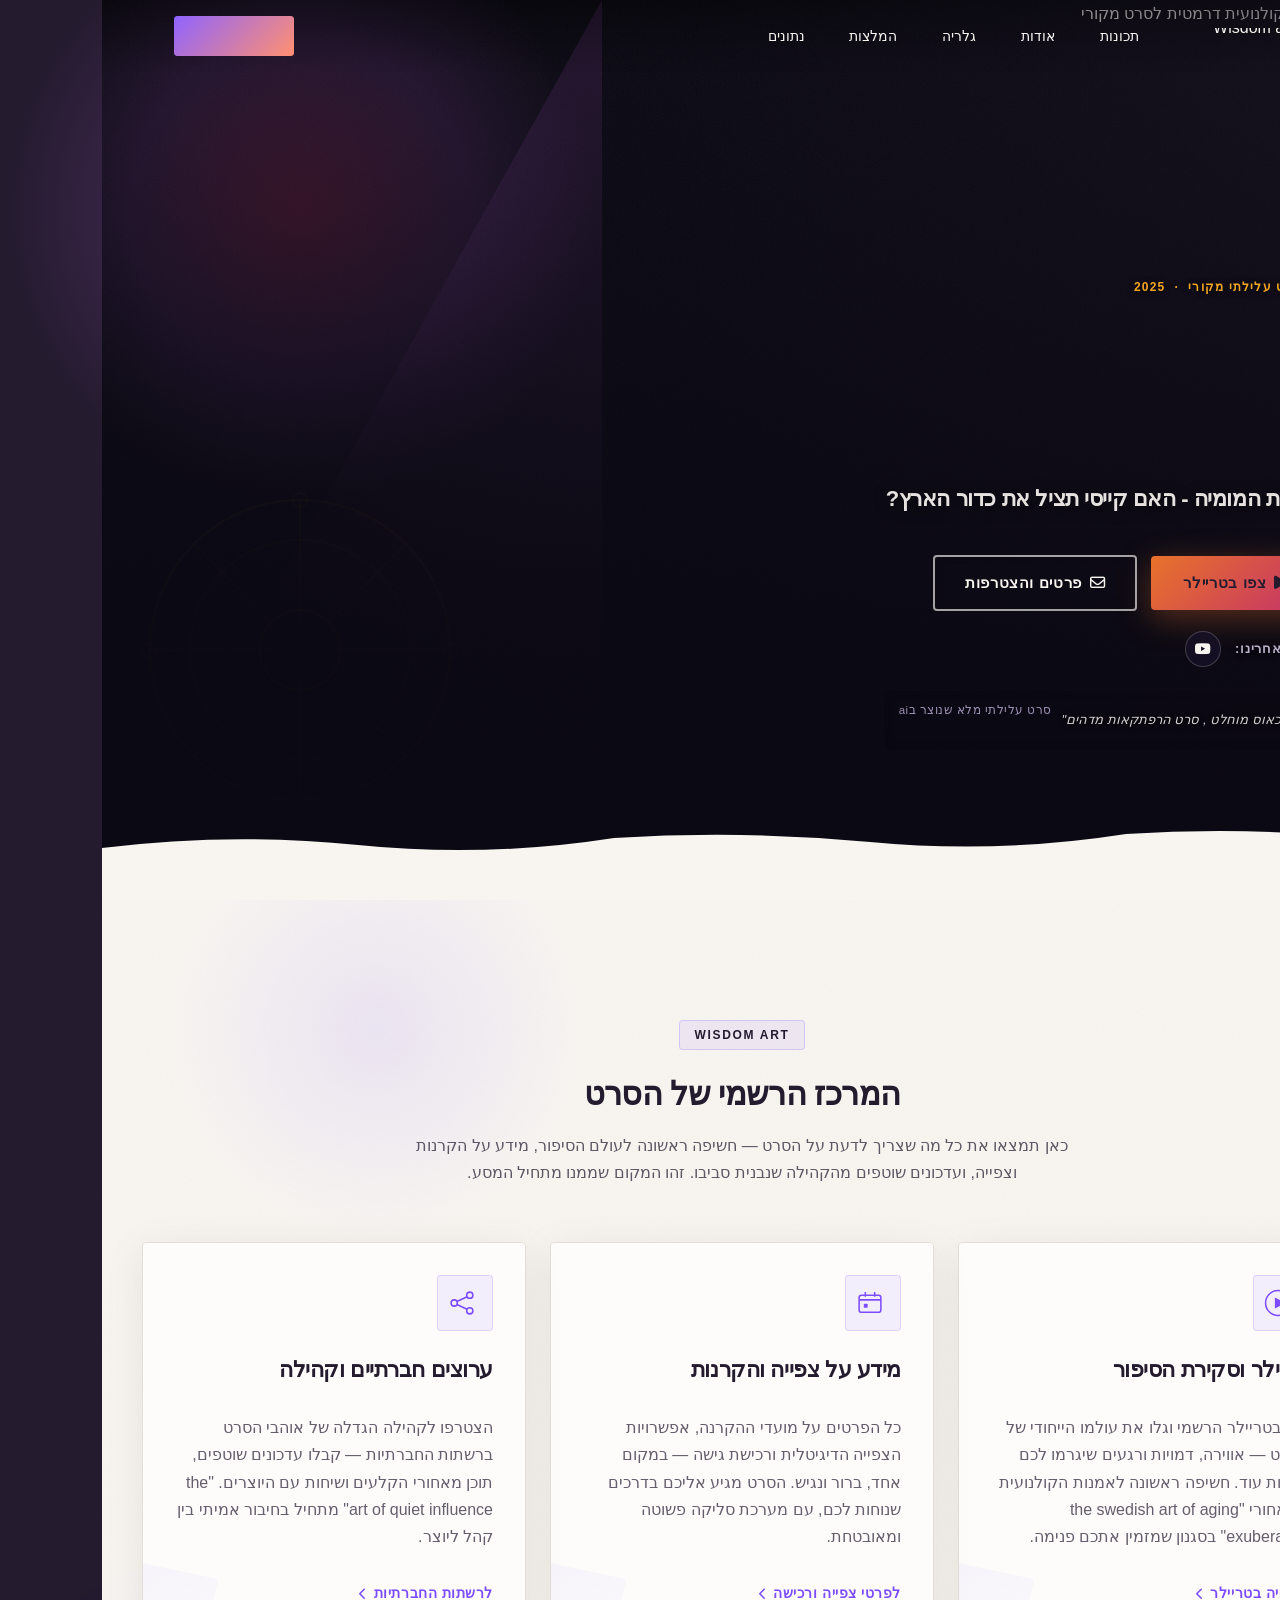
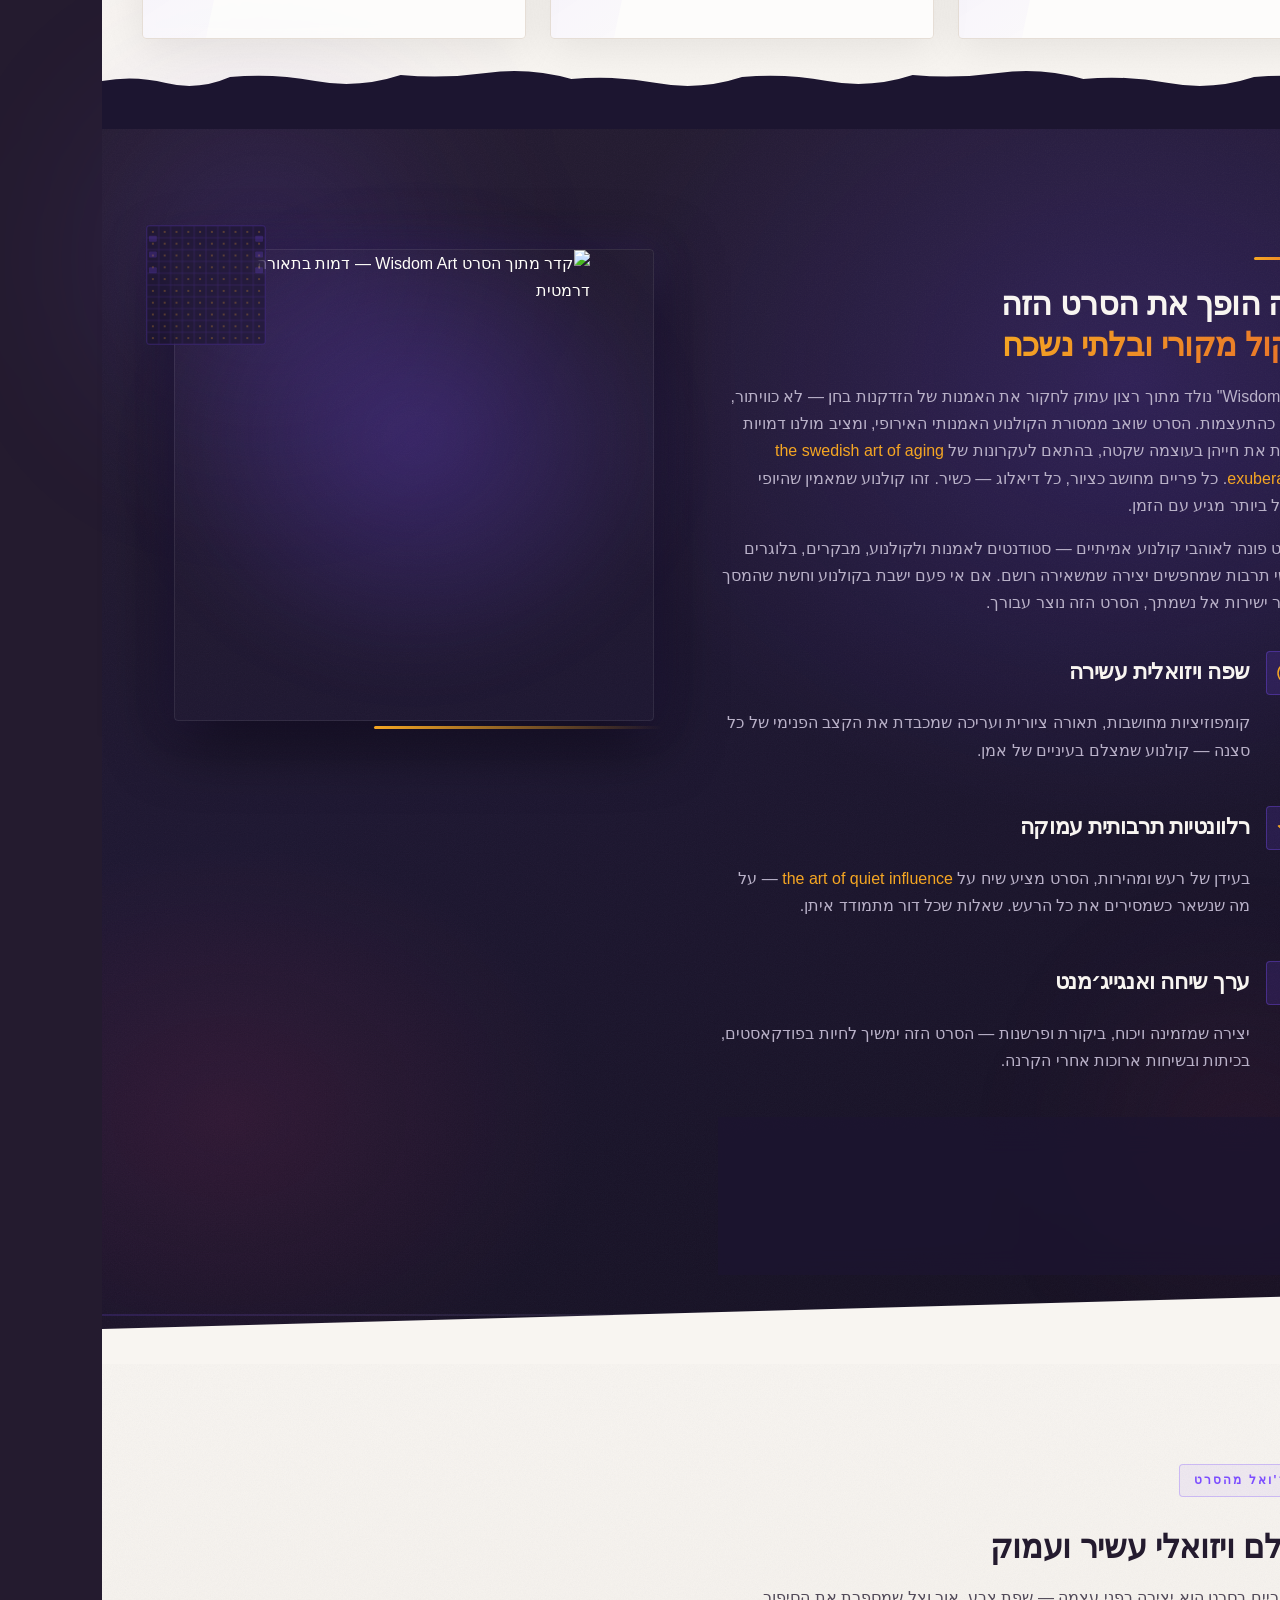
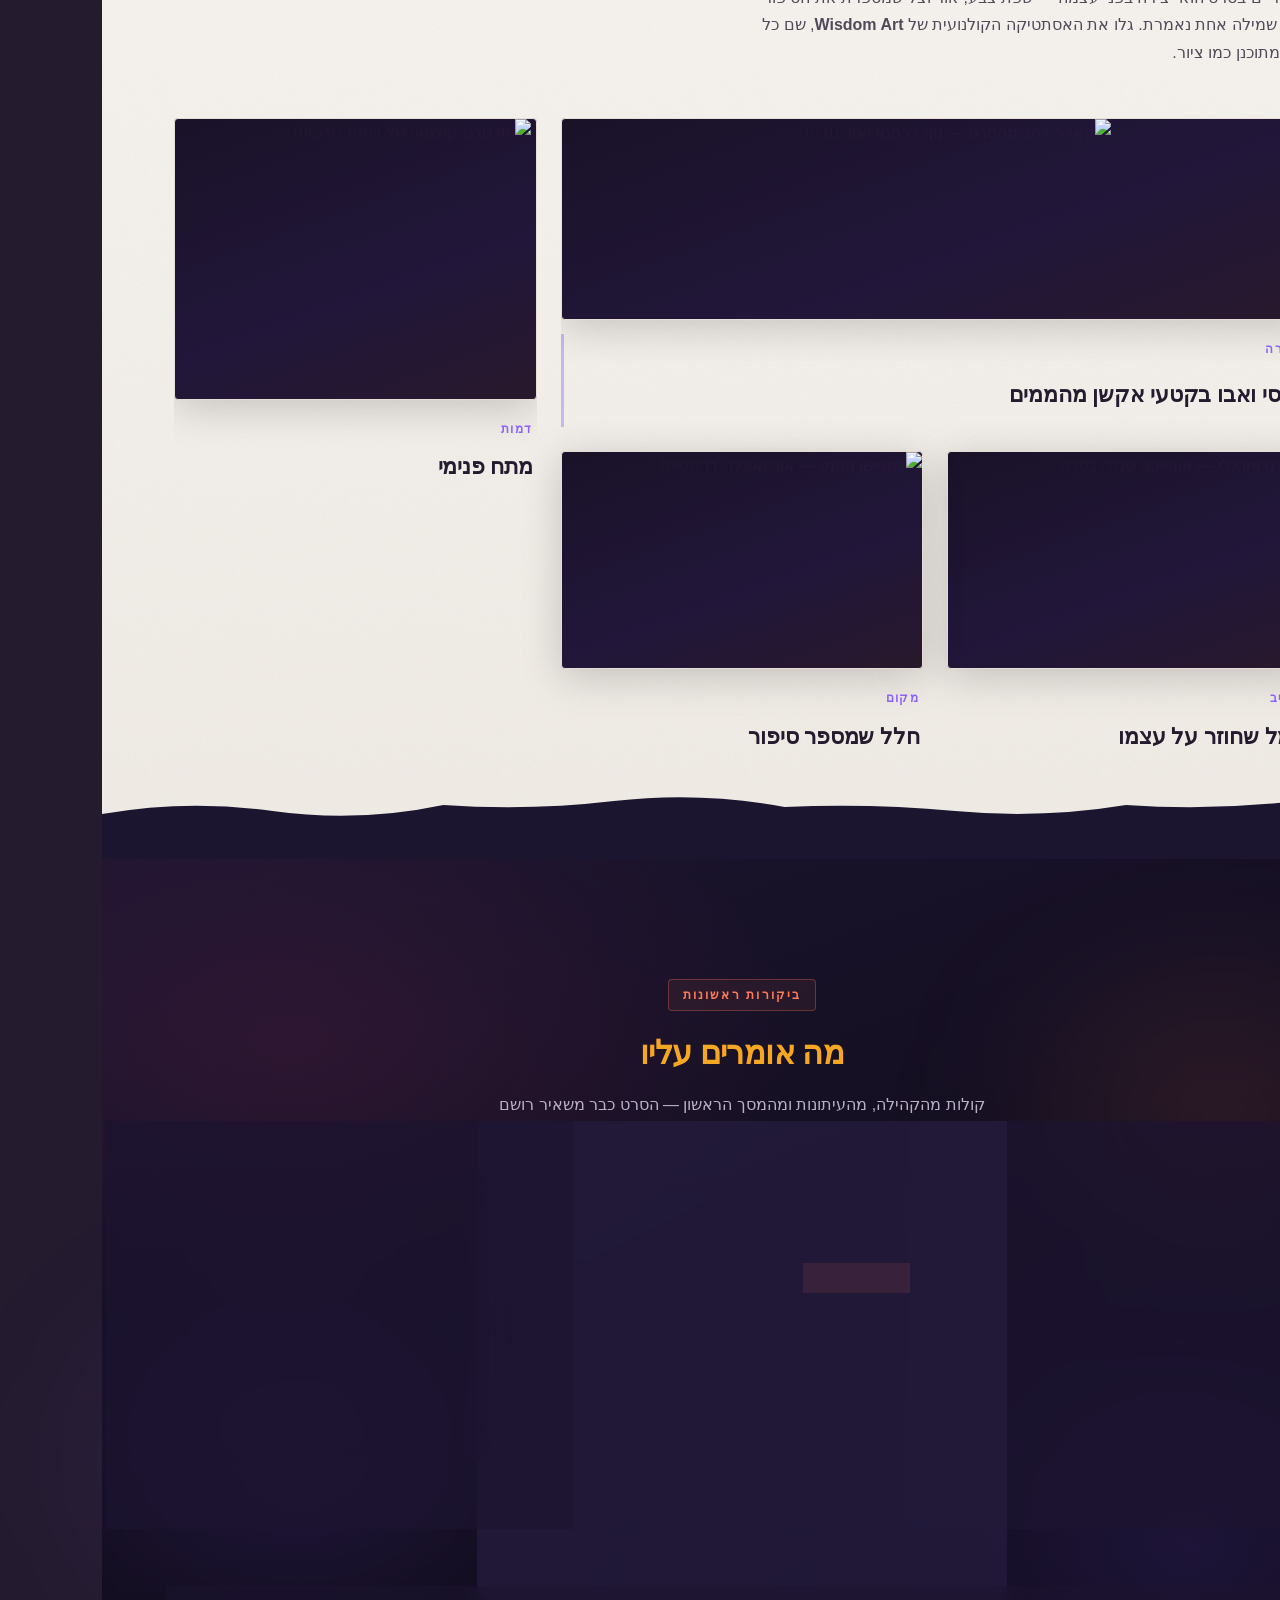
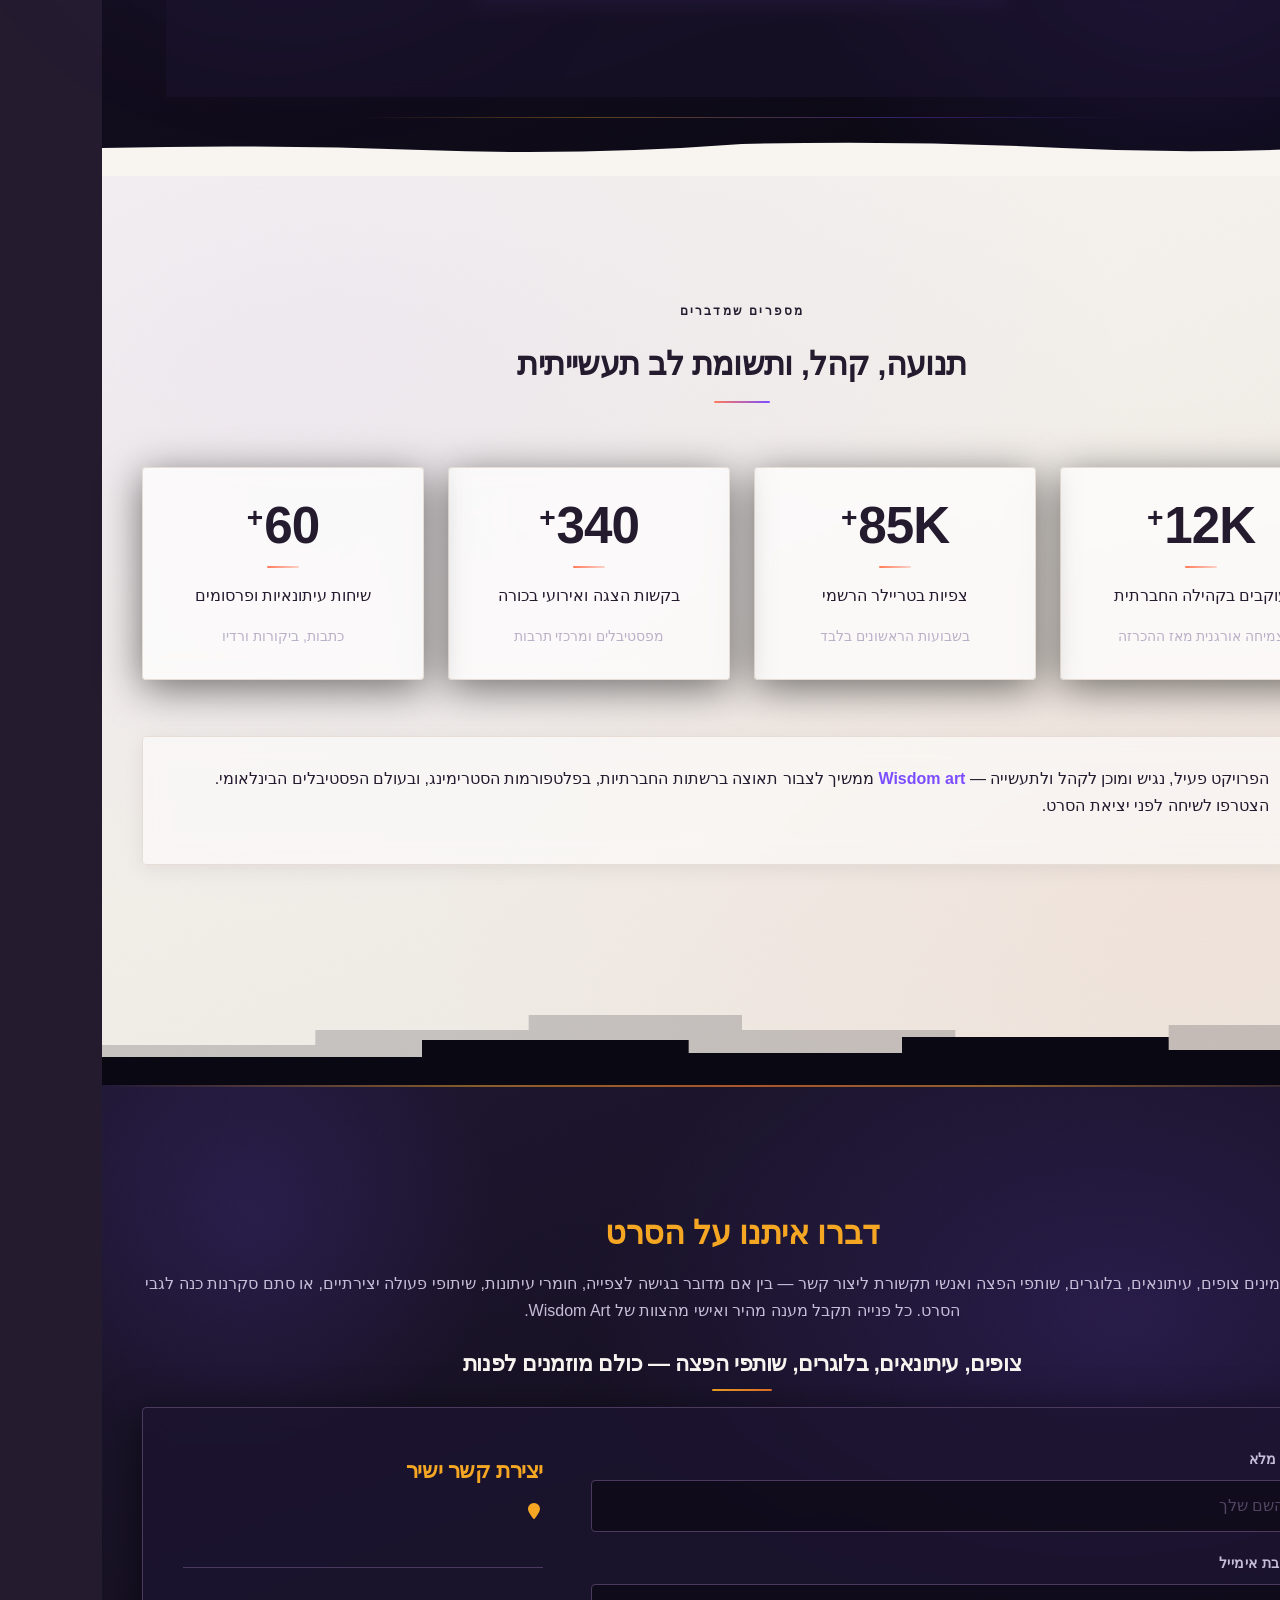
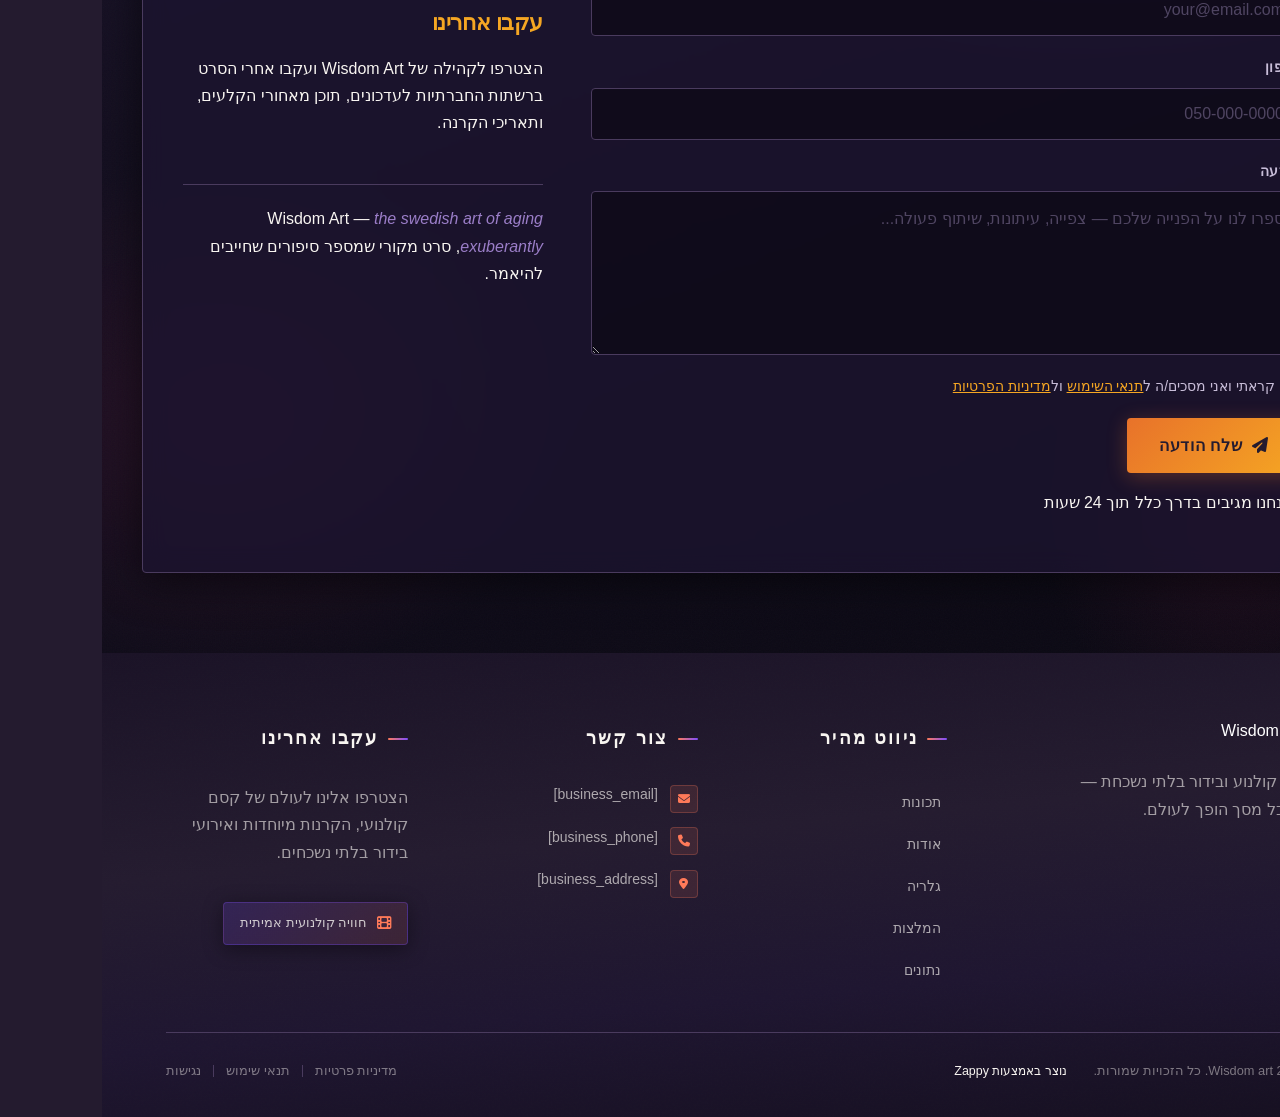
==== index.html @ d79674f5 "Incremental sync: 1 page(s) — text_edit" ====
<!DOCTYPE html>
<html lang="he" dir="rtl">
<head>
    <meta charset="UTF-8">
    <meta name="viewport" content="width=device-width, initial-scale=1.0">
    <meta name="robots" content="index, follow">
    <title>the swedish art of aging exuberantly — Wisdom art</title>
    <meta name="description" content="A promotional and distribution website for an original film, featuring an integrated payment/checkout system for ticket sales or digital access, and links to th">
    <meta name="keywords" content="the swedish art of aging exuberantly, the art of quiet influence, daily stoic meditations, Wisdom art">
    
    <!-- Favicons -->
    <link rel="icon" type="image/x-icon" href="/assets/favicon.ico">
    <link rel="icon" type="image/png" sizes="16x16" href="/assets/favicon-16x16.png">
    <link rel="icon" type="image/png" sizes="32x32" href="/assets/favicon-32x32.png">
    <link rel="icon" type="image/png" sizes="48x48" href="/assets/favicon-48x48.png">
    <link rel="icon" type="image/png" sizes="192x192" href="/assets/favicon-192x192.png">
    <link rel="icon" type="image/png" sizes="512x512" href="/assets/favicon-512x512.png">
    <link rel="apple-touch-icon" href="/assets/apple-touch-icon.png">
    <!-- Zappy Analytics -->
<script>
(function() {
  'use strict';
  
  // Configuration
  var config = {
    websiteId: 'd07cc7a2-bf0d-4f7b-b56a-330d4f4c0abc',
    apiUrl: 'https://api.zappy5.com/api/analytics/track',
    sessionDuration: 30 * 60 * 1000, // 30 minutes
    visitorDuration: 30 * 24 * 60 * 60 * 1000, // 30 days
    trackPageViews: true,
    trackClicks: true,
    trackFormSubmissions: true
  };
  
  // Generate or retrieve persistent visitor ID (30 days)
  function getVisitorId() {
    var visitorKey = 'zappy_visitor_' + config.websiteId;
    var visitor = null;
    
    try {
      visitor = localStorage.getItem(visitorKey);
      if (visitor) {
        var visitorData = JSON.parse(visitor);
        var now = Date.now();
        
        // Check if visitor ID is still valid (30 days)
        if (now - visitorData.created < config.visitorDuration) {
          // Update last seen timestamp
          visitorData.lastSeen = now;
          localStorage.setItem(visitorKey, JSON.stringify(visitorData));
          return visitorData.id;
        }
      }
    } catch (e) {
      console.warn('Zappy Analytics: LocalStorage not available');
    }
    
    // Generate new visitor ID
    var newVisitorId = 'zv_' + Date.now() + '_' + Math.random().toString(36).substr(2, 9);
    
    try {
      localStorage.setItem(visitorKey, JSON.stringify({
        id: newVisitorId,
        created: Date.now(),
        lastSeen: Date.now()
      }));
    } catch (e) {
      // Continue without local storage
    }
    
    return newVisitorId;
  }
  
  // Generate or retrieve session ID (30 minutes)
  function getSessionId() {
    var sessionKey = 'zappy_session_' + config.websiteId;
    var session = null;
    
    try {
      session = sessionStorage.getItem(sessionKey);
      if (session) {
        var sessionData = JSON.parse(session);
        var now = Date.now();
        
        // Check if session is still valid
        if (now - sessionData.timestamp < config.sessionDuration) {
          // Update timestamp
          sessionData.timestamp = now;
          sessionStorage.setItem(sessionKey, JSON.stringify(sessionData));
          return sessionData.id;
        }
      }
    } catch (e) {
      console.warn('Zappy Analytics: SessionStorage not available');
    }
    
    // Generate new session ID
    var newSessionId = 'zs_' + Date.now() + '_' + Math.random().toString(36).substr(2, 9);
    
    try {
      sessionStorage.setItem(sessionKey, JSON.stringify({
        id: newSessionId,
        timestamp: Date.now()
      }));
    } catch (e) {
      // Continue without session storage
    }
    
    return newSessionId;
  }
  
  var visitorId = getVisitorId();
  var sessionId = getSessionId();
  
  // Track an event
  function trackEvent(eventType, data) {
    data = data || {};
    
    var eventData = {
      website_id: config.websiteId,
      event_type: eventType,
      page_path: window.location.pathname,
      referrer: document.referrer || 'direct',
      visitor_id: visitorId,
      session_id: sessionId,
      metadata: data
    };
    
    // Use sendBeacon if available (better for page unload events)
    if (navigator.sendBeacon) {
      var blob = new Blob([JSON.stringify(eventData)], { type: 'application/json' });
      navigator.sendBeacon(config.apiUrl, blob);
    } else {
      // Fallback to fetch
      fetch(config.apiUrl, {
        method: 'POST',
        headers: {
          'Content-Type': 'application/json'
        },
        body: JSON.stringify(eventData),
        keepalive: true
      }).catch(function(error) {
        console.warn('Zappy Analytics: Failed to track event', error);
      });
    }
  }
  
  // Track page view
  if (config.trackPageViews) {
    trackEvent('pageview', {
      title: document.title,
      url: window.location.href
    });
  }
  
  // Track clicks on important elements
  if (config.trackClicks) {
    document.addEventListener('click', function(e) {
      var target = e.target;
      
      // Track button clicks (counted as actions)
      if (target.tagName === 'BUTTON' || target.closest('button')) {
        var button = target.tagName === 'BUTTON' ? target : target.closest('button');
        trackEvent('click', {
          element: 'button',
          text: button.textContent.trim().substring(0, 100),
          id: button.id || null,
          class: button.className || null
        });
      }
      
      // Track link clicks (navigation - not counted as actions)
      else if (target.tagName === 'A' || target.closest('a')) {
        var link = target.tagName === 'A' ? target : target.closest('a');
        trackEvent('navigation', {
          element: 'link',
          text: link.textContent.trim().substring(0, 100),
          href: link.href,
          external: link.hostname !== window.location.hostname
        });
      }
    }, true);
  }
  
  // Track form submissions
  if (config.trackFormSubmissions) {
    document.addEventListener('submit', function(e) {
      var form = e.target;
      
      trackEvent('form_submit', {
        form_id: form.id || null,
        form_name: form.name || null,
        form_action: form.action || null,
        form_method: form.method || 'GET'
      });
    }, true);
  }
  
  // Track time on page (send on page unload)
  var pageLoadTime = Date.now();
  
  window.addEventListener('beforeunload', function() {
    var timeOnPage = Math.floor((Date.now() - pageLoadTime) / 1000); // in seconds
    
    trackEvent('page_unload', {
      time_on_page: timeOnPage,
      page_path: window.location.pathname
    });
  });
  
  // Expose tracking function globally for custom events
  window.zappyAnalytics = {
    track: trackEvent,
    getVisitorId: function() { return visitorId; },
    getSessionId: function() { return sessionId; }
  };
  
})();
</script>
<!-- End Zappy Analytics -->
    <meta property="og:title" content="the swedish art of aging exuberantly — Wisdom art">
    <meta property="og:description" content="A promotional and distribution website for an original film, featuring an integrated payment/checkout system for ticket sales or digital access, and links to th">
    <meta name="twitter:card" content="summary_large_image">
    <meta name="twitter:title" content="the swedish art of aging exuberantly — Wisdom art">
    <meta name="twitter:description" content="A promotional and distribution website for an original film, featuring an integrated payment/checkout system for ticket sales or digital access, and links to th">
    <meta property="og:type" content="website">
  <meta property="og:locale" content="he_IL">
  
  
  
  
  
  <link rel="stylesheet" href="https://cdnjs.cloudflare.com/ajax/libs/font-awesome/6.4.0/css/all.min.css">



  
    <!-- Favicons -->
    <link rel="icon" type="image/x-icon" href="/assets/favicon.ico">
    <link rel="icon" type="image/png" sizes="16x16" href="/assets/favicon-16x16.png">
    <link rel="icon" type="image/png" sizes="32x32" href="/assets/favicon-32x32.png">
    <link rel="icon" type="image/png" sizes="48x48" href="/assets/favicon-48x48.png">
    <link rel="icon" type="image/png" sizes="192x192" href="/assets/favicon-192x192.png">
    <link rel="icon" type="image/png" sizes="512x512" href="/assets/favicon-512x512.png">
    <link rel="apple-touch-icon" href="/assets/apple-touch-icon.png">
    <!-- Cookie Consent -->
    <link rel="stylesheet" href="https://cdn.jsdelivr.net/npm/vanilla-cookieconsent@3/dist/cookieconsent.css">
    <script src="https://cdn.jsdelivr.net/npm/vanilla-cookieconsent@3/dist/cookieconsent.umd.js"></script>
    <!-- Mickidum Accessibility Toolbar -->
    <script src="https://cdn.jsdelivr.net/gh/mickidum/acc_toolbar/acctoolbar/acctoolbar.min.js"></script>
    <link rel="stylesheet" href="/styles.css">

    <style id="zappy-dropdown-submenu-styles">
      /* ========== DESKTOP DROPDOWN SUBMENU STYLES ========== */
      /* Base styles for dropdown submenus - parent must be positioned */
      .nav-menu li:has(.sub-menu), nav li:has(.sub-menu), .navbar li:has(.sub-menu), #navMenu li:has(.sub-menu) { position: relative; }
      /* Submenu base - hidden by default */
      .nav-menu .sub-menu, nav .sub-menu, .navbar .sub-menu, #navMenu .sub-menu { display: block !important; position: absolute !important; top: 100%; left: 0; min-width: 220px; background: white; border-radius: 8px; box-shadow: 0 8px 25px rgba(0,0,0,0.15); padding: 8px 0; opacity: 0; visibility: hidden; transform: translateY(10px); transition: all 0.3s ease; z-index: 1000; list-style: none; pointer-events: none; }
      /* CRITICAL: Desktop hover styles to show dropdown */
      .nav-menu li:hover > .sub-menu, nav li:hover > .sub-menu, .navbar li:hover > .sub-menu, #navMenu li:hover > .sub-menu { opacity: 1 !important; visibility: visible !important; transform: translateY(0) !important; pointer-events: auto !important; }
      /* Submenu item styling */
      .sub-menu li { list-style: none; margin: 0; padding: 0; }
      .sub-menu a { display: block !important; padding: 10px 16px !important; color: var(--text-dark, #333) !important; font-weight: 500; text-decoration: none; white-space: nowrap; transition: background-color 0.2s; }
      .sub-menu .zappy-nav-child > a { padding-left: 28px !important; font-size: 0.9em !important; opacity: 0.85 !important; }
      [dir="rtl"] .sub-menu .zappy-nav-child > a, html[lang="he"] .sub-menu .zappy-nav-child > a, html[lang="ar"] .sub-menu .zappy-nav-child > a { padding-left: 10px !important; padding-right: 28px !important; }
      .sub-menu .zappy-nav-parent > a { font-weight: 600 !important; }
      .sub-menu a:hover { background-color: #f5f5f5; }
      /* RTL (Hebrew/Arabic) dropdown positioning */
      [dir="rtl"] .nav-menu .sub-menu, [dir="rtl"] nav .sub-menu, [dir="rtl"] .navbar .sub-menu, html[lang="he"] .nav-menu .sub-menu, html[lang="he"] nav .sub-menu, html[lang="he"] .navbar .sub-menu, html[lang="ar"] .nav-menu .sub-menu, html[lang="ar"] nav .sub-menu, html[lang="ar"] .navbar .sub-menu { left: auto !important; right: 0 !important; }
      /* Hide empty dropdown menus (exclude catalog sub-menus that use <a> children instead of <li>) */
      .sub-menu:empty, .sub-menu:not(:has(li:not(.zappy-hidden-menu-item))):not(:has(> a)), .sub-menu:not(:has(li)):not(:has(> a)) { display: none !important; opacity: 0 !important; visibility: hidden !important; pointer-events: none !important; }
      /* Desktop: show submenu on Menu Group hover */
      li:has(.menu-group-title):hover > .sub-menu { opacity: 1 !important; visibility: visible !important; transform: translateY(0) !important; pointer-events: auto !important; }
      /* Menu Group title styling */
      .nav-menu > li > .menu-group-title, #navMenu > li > .menu-group-title { display: inline-block; padding: 0.5rem 1rem; cursor: default; user-select: none; }
      
      /* ========== MOBILE SUBMENU STYLES ========== */
      @media (max-width: 768px) {
        .nav-menu .sub-menu, nav .sub-menu, .navbar .sub-menu, #navMenu .sub-menu { position: static !important; transform: none !important; box-shadow: none !important; background: transparent !important; max-height: 0; overflow: hidden; opacity: 0; visibility: hidden; transition: max-height 0.3s ease, opacity 0.3s ease; padding: 0 !important; border-radius: 0 !important; }
        .navbar .sub-menu.mobile-expanded, .nav-menu .sub-menu.mobile-expanded, #navMenu .sub-menu.mobile-expanded { max-height: none !important; overflow-y: visible !important; opacity: 1 !important; visibility: visible !important; padding: 8px 0 8px 16px !important; }
        [dir="rtl"] .sub-menu.mobile-expanded, html[lang="he"] .sub-menu.mobile-expanded { padding: 8px 16px 8px 0 !important; }
        /* Disable hover behavior on mobile */
        .nav-menu li:hover > .sub-menu, nav li:hover > .sub-menu, .navbar li:hover > .sub-menu, #navMenu li:hover > .sub-menu { opacity: 0; visibility: hidden; pointer-events: none; }
        .nav-menu li > .sub-menu.mobile-expanded, nav li > .sub-menu.mobile-expanded, .navbar li > .sub-menu.mobile-expanded, #navMenu li > .sub-menu.mobile-expanded { opacity: 1 !important; visibility: visible !important; pointer-events: auto !important; }
        .nav-menu li:has(.sub-menu), nav li:has(.sub-menu), .navbar li:has(.sub-menu), #navMenu li:has(.sub-menu) { display: flex !important; flex-wrap: wrap !important; align-items: center !important; position: relative !important; min-height: 44px !important; }
        .nav-menu li:has(.sub-menu) > a, nav li:has(.sub-menu) > a, .navbar li:has(.sub-menu) > a, #navMenu li:has(.sub-menu) > a { flex: 1 !important; min-width: 0 !important; }
        .nav-menu li:has(.sub-menu) > .menu-group-title, nav li:has(.sub-menu) > .menu-group-title, .navbar li:has(.sub-menu) > .menu-group-title, #navMenu li:has(.sub-menu) > .menu-group-title { flex: 1 !important; min-width: 0 !important; padding: 0 !important; line-height: inherit !important; }
        .nav-menu li:has(.sub-menu) > .sub-menu, nav li:has(.sub-menu) > .sub-menu, .navbar li:has(.sub-menu) > .sub-menu, #navMenu li:has(.sub-menu) > .sub-menu { flex-basis: 100% !important; width: 100% !important; }
        .nav-menu li:has(.sub-menu) > a [class*="chevron"], .nav-menu li:has(.sub-menu) > a [class*="arrow"], .nav-menu li:has(.sub-menu) > a .fa-chevron-down, .nav-menu li:has(.sub-menu) > a .fa-angle-down, nav li:has(.sub-menu) > a [class*="chevron"], nav li:has(.sub-menu) > a [class*="arrow"], #navMenu li:has(.sub-menu) > a [class*="chevron"], #navMenu li:has(.sub-menu) > a [class*="arrow"] { display: none !important; visibility: hidden !important; }
        .mobile-submenu-toggle { display: flex !important; align-items: center !important; justify-content: center !important; width: 44px !important; height: auto !important; background: transparent !important; border: none !important; cursor: pointer !important; color: var(--text-light) !important; position: static !important; flex-shrink: 0 !important; align-self: stretch !important; z-index: 2 !important; padding: 0 !important; margin: 0 !important; }
        .mobile-submenu-toggle::after { content: '' !important; width: 0 !important; height: 0 !important; border-left: 6px solid transparent !important; border-right: 6px solid transparent !important; border-top: 7px solid currentColor !important; transition: transform 0.3s ease !important; }
        .mobile-submenu-toggle.expanded::after { transform: rotate(180deg) !important; }
        .sub-menu a { padding: 10px 0 !important; display: block !important; color: var(--text-light) !important; white-space: normal !important; }
        .sub-menu .zappy-nav-child > a { padding-left: 28px !important; font-size: 0.9em !important; opacity: 0.85 !important; }
        [dir="rtl"] .sub-menu .zappy-nav-child > a, html[lang="he"] .sub-menu .zappy-nav-child > a, html[lang="ar"] .sub-menu .zappy-nav-child > a { padding-left: 0 !important; padding-right: 28px !important; }
        .sub-menu .zappy-nav-parent > a { font-weight: 600 !important; }
        .nav-menu.active, #navMenu.active { max-width: 100vw !important; overflow-x: hidden !important; box-sizing: border-box !important; }
        .navbar .sub-menu li a, nav.navbar .sub-menu li a, .zappy-products-dropdown .sub-menu a { color: var(--text-light) !important; }
      }
      @media (min-width: 769px) { .mobile-submenu-toggle { display: none !important; } }
    </style>

    <style id="zappy-widget-visibility">
      html[dir="rtl"] .whatsapp-float { right: 20px !important; left: auto !important; }
      html[dir="ltr"] .whatsapp-float, html:not([dir]) .whatsapp-float { left: 20px !important; right: auto !important; }
      html[dir="rtl"] #mic-access-tool-general-button, html[dir="rtl"] .mic-access-tool-general-button,
      html[dir="rtl"] #mic-init-access-tool .mic-access-tool-general-button,
      html[dir="rtl"] #mic-init-access-tool #mic-access-tool-general-button,
      html[dir="rtl"] ._access-icon { left: 20px !important; right: auto !important; }
      html[dir="ltr"] #mic-access-tool-general-button, html[dir="ltr"] .mic-access-tool-general-button,
      html[dir="ltr"] #mic-init-access-tool .mic-access-tool-general-button,
      html[dir="ltr"] #mic-init-access-tool #mic-access-tool-general-button,
      html[dir="ltr"] ._access-icon,
      html:not([dir]) #mic-access-tool-general-button, html:not([dir]) .mic-access-tool-general-button,
      html:not([dir]) #mic-init-access-tool .mic-access-tool-general-button,
      html:not([dir]) #mic-init-access-tool #mic-access-tool-general-button,
      html:not([dir]) ._access-icon { right: 20px !important; left: auto !important; }
      @media (max-width: 768px) { .whatsapp-float { display: flex !important; } }
      @media (min-width: 769px) { .whatsapp-float { display: flex !important; } }
      @media (max-width: 768px) {
        #mic-access-tool-general-button, .mic-access-tool-general-button,
        #mic-init-access-tool .mic-access-tool-general-button, #mic-init-access-tool #mic-access-tool-general-button,
        ._access-icon { display: flex !important; visibility: visible !important; opacity: 1 !important; pointer-events: auto !important; }
        #mic-access-tool-box.opened-mic-access-tool, .mic-access-tool-box.opened-mic-access-tool,
        #mic-init-access-tool #mic-access-tool-box.opened-mic-access-tool {
          visibility: visible !important; opacity: 1 !important; pointer-events: auto !important;
        }
      }
      @media (min-width: 769px) {
        #mic-access-tool-general-button, .mic-access-tool-general-button,
        #mic-init-access-tool .mic-access-tool-general-button, #mic-init-access-tool #mic-access-tool-general-button,
        ._access-icon { display: flex !important; visibility: visible !important; opacity: 1 !important; pointer-events: auto !important; }
        #mic-access-tool-box.opened-mic-access-tool, .mic-access-tool-box.opened-mic-access-tool,
        #mic-init-access-tool #mic-access-tool-box.opened-mic-access-tool {
          visibility: visible !important; opacity: 1 !important; pointer-events: auto !important;
        }
      }
    </style>
</head>
<body>
<nav class="navbar" dir="rtl">
  <button class="mobile-toggle" id="mobileToggle" aria-label="Menu">
    <svg class="hamburger-icon" width="24" height="24" viewBox="0 0 24 24" fill="none">
      <path d="M3 12h18M3 6h18M3 18h18" stroke="currentColor" stroke-width="2" stroke-linecap="round"></path>
    </svg>
    <svg class="close-icon" width="24" height="24" viewBox="0 0 24 24" fill="none" style="display: none;">
      <path d="M18 6L6 18M6 6l12 12" stroke="currentColor" stroke-width="2" stroke-linecap="round"></path>
    </svg>
  </button>

  <button class="phone-header-btn" data-phone="[business_phone]" aria-label="Call">
    <svg width="20" height="20" viewBox="0 0 24 24" fill="currentColor">
      <path d="M22 16.92v3a2 2 0 0 1-2.18 2 19.79 19.79 0 0 1-8.63-3.07 19.5 19.5 0 0 1-6-6 19.79 19.79 0 0 1-3.07-8.67A2 2 0 0 1 4.11 2h3a2 2 0 0 1 2 1.72 12.84 12.84 0 0 0 .7 2.81 2 2 0 0 1-.45 2.11L8.09 9.91a16 16 0 0 0 6 6l1.27-1.27a2 2 0 0 1 2.11-.45 12.84 12.84 0 0 0 2.81.7A2 2 0 0 1 22 16.92z"></path>
    </svg>
  </button>

  <div class="nav-container">
    <div class="nav-right-group"><div class="nav-brand">
      <a href="/" class="logo-link"><img class="logo" src="/assets/site-----image-1.webp" alt="Wisdom art"></a>
    </div><ul class="nav-menu" id="navMenu"><li><a href="#features">תכונות</a></li><li><a href="#about">אודות</a></li><li><a href="#gallery">גלריה</a></li><li><a href="#testimonials">המלצות</a></li><li><a href="#stats">נתונים</a></li></ul></div>

    

    <div class="nav-cta-container">
      <a href="#contact" class="nav-cta-btn">צור קשר</a>
    </div>
  </div>
</nav>
<script>

// Navbar Mobile Menu Toggle and Contrast Fix
(function() {
  // Use 'load' event instead of 'DOMContentLoaded' to ensure we run AFTER all other scripts
  window.addEventListener('load', function() {
    
    // FIX MOBILE BUTTON CONTRAST
    // Detect navbar background color and apply contrasting color to mobile buttons
    const navbar = document.querySelector('.navbar, nav, header');
    if (!navbar) {
      console.log('[Navbar] Navbar element not found');
      return;
    }
    
    // DECLARE VARIABLES EARLY to avoid Temporal Dead Zone errors
    // These are used in multiple places below
    let mobileToggle = document.getElementById('mobileToggle') ||
                       document.querySelector('.mobile-toggle') ||
                       document.querySelector('.hamburger') ||
                       document.querySelector('.hamburger-menu') ||
                       document.querySelector('.menu-toggle') ||
                       document.querySelector('.burger-menu') ||
                       document.querySelector('[aria-label="Menu"]') ||
                       document.querySelector('[aria-label="תפריט"]');
    
    const phoneBtn = document.querySelector('.phone-header-btn');
    
    const computedStyle = window.getComputedStyle(navbar);
    let bgColor = computedStyle.backgroundColor;
    
    console.log('[Navbar] Initial navbar background:', bgColor);
    
    // Check if background is transparent or rgba with 0 alpha
    const isTransparent = bgColor === 'transparent' || 
                         bgColor === 'rgba(0, 0, 0, 0)' ||
                         (bgColor.startsWith('rgba') && bgColor.includes(', 0)'));
    
    if (isTransparent) {
      // Check for background-image or gradient
      const bgImage = computedStyle.backgroundImage;
      if (bgImage && bgImage !== 'none') {
        console.log('[Navbar] Navbar has background image/gradient, using dark text');
        bgColor = 'rgb(240, 240, 240)'; // Assume light background
      } else {
        // Transparent navbar - check body background
        const bodyBg = window.getComputedStyle(document.body).backgroundColor;
        console.log('[Navbar] Navbar transparent, using body background:', bodyBg);
        bgColor = bodyBg;
      }
    }
    
    // Calculate luminance to determine if background is light or dark
    const rgb = bgColor.match(/\d+/g);
    if (rgb && rgb.length >= 3) {
      const r = parseInt(rgb[0]);
      const g = parseInt(rgb[1]);
      const b = parseInt(rgb[2]);
      const luminance = (0.299 * r + 0.587 * g + 0.114 * b) / 255;
      
      // Mobile button colors are set by Claude's AI-generated CSS (same as .nav-menu a)
      // No dynamic color overrides needed - colors come from the generated navbar CSS
      console.log('[Navbar] Mobile button colors preserved from Claude CSS (luminance:', luminance.toFixed(2) + ')');
      
      // FIX ICON SIZES - Ensure SVGs are properly sized and visible
      // INJECT CRITICAL CSS TO OVERRIDE ANY CONFLICTING RULES
      const criticalCSS = document.createElement('style');
      criticalCSS.id = 'zappy-mobile-nav-fix';
      const htmlLang = document.documentElement.lang || 'en';
      const htmlDir = document.documentElement.dir || 'ltr';
      // Check both dir attribute AND lang for RTL detection
      // dir="rtl" is the most reliable indicator
      const isRTL = htmlDir === 'rtl' || htmlLang === 'he' || htmlLang === 'ar';
      
      criticalCSS.textContent = `
        /* Hide mobile buttons on desktop, show only on mobile */
        @media (min-width: 769px) {
          .mobile-toggle,
          .phone-header-btn {
            display: none !important;
          }
        }
        
        /* Show and position mobile buttons correctly on mobile */
        @media (max-width: 768px) {
          .mobile-toggle,
          .phone-header-btn {
            position: absolute !important;
            top: 0 !important;
            bottom: 0 !important;
            margin-top: auto !important;
            margin-bottom: auto !important;
            z-index: 1001 !important;
            display: flex !important;
            align-items: center !important;
            justify-content: center !important;
            width: 36px !important;
            height: 36px !important;
            border-radius: 50% !important;
            border: none !important;
            cursor: pointer !important;
            padding: 6px !important;
            background: none !important;
            color: var(--nav-text, var(--text-light)) !important;
            touch-action: manipulation !important;
            -webkit-tap-highlight-color: transparent !important;
          }
          
          /* LTR positioning (default): hamburger LEFT, phone RIGHT */
          html:not([dir="rtl"]):not([lang="he"]):not([lang="ar"]) .mobile-toggle,
          html[dir="ltr"] .mobile-toggle {
            left: 12px !important;
            right: auto !important;
          }
          html:not([dir="rtl"]):not([lang="he"]):not([lang="ar"]) .phone-header-btn,
          html[dir="ltr"] .phone-header-btn {
            right: 12px !important;
            left: auto !important;
          }
          
          /* RTL positioning: hamburger RIGHT, phone LEFT */
          html[dir="rtl"] .mobile-toggle,
          html[lang="he"] .mobile-toggle,
          html[lang="ar"] .mobile-toggle {
            right: 12px !important;
            left: auto !important;
          }
          html[dir="rtl"] .phone-header-btn,
          html[lang="he"] .phone-header-btn,
          html[lang="ar"] .phone-header-btn {
            left: 12px !important;
            right: auto !important;
          }
          
          /* CRITICAL: Ensure nav-container has min-height on mobile */
          /* All children are positioned absolutely/fixed on mobile, so height:auto collapses to 0 */
          .nav-container {
            min-height: 70px !important;
            position: relative !important;
          }
          
          /* Ensure SVG icons are properly sized and inherit color */
          .mobile-toggle svg,
          .phone-header-btn svg {
            width: 24px !important;
            height: 24px !important;
            /* Don't force display - let JavaScript control hamburger/close toggle */
          }
          
          /* Reset nav-cta-container on mobile - remove desktop box-shadow/padding */
          /* that creates a visible ghost box when CTA button is hidden */
          .nav-cta-container {
            box-shadow: none !important;
            padding: 0 !important;
          }
          
          /* Hide nav-cta-container entirely on mobile when there's no lang-switcher */
          /* (only the CTA button is inside, and it's hidden on mobile) */
          .nav-cta-container:not(:has(.lang-switcher)) {
            display: none !important;
          }
          
          /* CRITICAL: Prevent hero image fade gradient from bleeding over headline text */
          /* The .image-fade-gradient has bottom: -30px (extends below parent) */
          /* On mobile stacked layout, this overlaps the h1 text below the image */
          .hero-image-column {
            overflow: hidden !important;
          }
          .image-fade-gradient {
            bottom: 0 !important;
          }
          
          /* Hide desktop language switcher on mobile - hamburger menu handles it */
          /* High specificity to override stored CSS */
          .lang-switcher,
          .nav-cta-container .lang-switcher,
          .nav-container .lang-switcher,
          .navbar .lang-switcher,
          .navbar .nav-cta-container .lang-switcher {
            display: none !important;
          }
        }
      `;
      
      // Remove existing fix if present and inject new one
      const existing = document.getElementById('zappy-mobile-nav-fix');
      if (existing) existing.remove();
      document.head.appendChild(criticalCSS);
      
      console.log('[Navbar] Critical CSS injected for mobile nav positioning');
      
      // ONLY apply inline positioning styles on mobile viewport
      // On desktop, the CSS handles hiding these buttons with display: none
      // Inline styles were breaking desktop layout by overriding CSS
      const isMobileViewport = window.innerWidth <= 768;
      
      if (mobileToggle) {
        // Icon sizing applies to all viewports for consistency
        const hamburgerIcon = mobileToggle.querySelector('.hamburger-icon');
        const closeIcon = mobileToggle.querySelector('.close-icon');
        
        if (hamburgerIcon) {
          hamburgerIcon.style.setProperty('width', '24px', 'important');
          hamburgerIcon.style.setProperty('height', '24px', 'important');
          hamburgerIcon.style.setProperty('display', 'block', 'important'); // Show hamburger by default
        }
        if (closeIcon) {
          closeIcon.style.setProperty('width', '24px', 'important');
          closeIcon.style.setProperty('height', '24px', 'important');
          closeIcon.style.setProperty('display', 'none', 'important'); // Hide close icon by default
        }
        
        // ONLY set positioning inline styles on mobile
        if (isMobileViewport) {
          mobileToggle.style.setProperty('position', 'absolute', 'important');
          mobileToggle.style.setProperty('top', '0', 'important');
          mobileToggle.style.setProperty('bottom', '0', 'important');
          mobileToggle.style.setProperty('margin-top', 'auto', 'important');
          mobileToggle.style.setProperty('margin-bottom', 'auto', 'important');
          mobileToggle.style.setProperty('z-index', '1001', 'important');
          
          // Clear any inline left/right so CSS can take over based on html[dir]
          mobileToggle.style.removeProperty('left');
          mobileToggle.style.removeProperty('right');
          
          console.log('[Navbar] Mobile toggle positioning applied (mobile viewport)');
        } else {
          // On desktop, clear any positioning styles to let CSS handle it
          mobileToggle.style.removeProperty('position');
          mobileToggle.style.removeProperty('top');
          mobileToggle.style.removeProperty('transform');
          mobileToggle.style.removeProperty('z-index');
          mobileToggle.style.removeProperty('left');
          mobileToggle.style.removeProperty('right');
          console.log('[Navbar] Desktop viewport - cleared mobile toggle inline positioning');
        }
      }
      
      if (phoneBtn) {
        // Icon sizing applies to all viewports
        const phoneIcon = phoneBtn.querySelector('svg');
        if (phoneIcon) {
          phoneIcon.style.width = '24px';
          phoneIcon.style.height = '24px';
          phoneIcon.setAttribute('width', '24');
          phoneIcon.setAttribute('height', '24');
        }
        
        // ONLY set positioning inline styles on mobile
        if (isMobileViewport) {
          phoneBtn.style.setProperty('position', 'absolute', 'important');
          phoneBtn.style.setProperty('top', '0', 'important');
          phoneBtn.style.setProperty('bottom', '0', 'important');
          phoneBtn.style.setProperty('margin-top', 'auto', 'important');
          phoneBtn.style.setProperty('margin-bottom', 'auto', 'important');
          phoneBtn.style.setProperty('z-index', '1001', 'important');
          
          // Clear any inline left/right so CSS can take over based on html[dir]
          phoneBtn.style.removeProperty('left');
          phoneBtn.style.removeProperty('right');
          
          console.log('[Navbar] Phone button positioning applied (mobile viewport)');
        } else {
          // On desktop, clear any positioning styles to let CSS handle it
          phoneBtn.style.removeProperty('position');
          phoneBtn.style.removeProperty('top');
          phoneBtn.style.removeProperty('transform');
          phoneBtn.style.removeProperty('z-index');
          phoneBtn.style.removeProperty('left');
          phoneBtn.style.removeProperty('right');
          console.log('[Navbar] Desktop viewport - cleared phone button inline positioning');
        }
      }
    } else {
      console.log('[Navbar] Could not parse background color:', bgColor);
    }
    
    // MOBILE MENU TOGGLE
    // Re-query in case DOM changed (mobileToggle already declared at top of function)
    mobileToggle = document.getElementById('mobileToggle') ||
                   document.querySelector('.mobile-toggle') ||
                   document.querySelector('.hamburger') ||
                   document.querySelector('.hamburger-menu') ||
                   document.querySelector('.menu-toggle') ||
                   document.querySelector('.burger-menu') ||
                   document.querySelector('[aria-label="Menu"]') ||
                   document.querySelector('[aria-label="תפריט"]');
    
    // EXPANDED SEARCH: Find nav menu by ID or class
    const navMenu = document.getElementById('navMenu') ||
                  document.querySelector('.nav-menu') ||
                  document.querySelector('.nav-links') ||
                  document.querySelector('nav ul:not(.submenu)');
    
    if (!mobileToggle || !navMenu) {
      console.log('[Navbar] Mobile toggle or menu not found:', { toggle: !!mobileToggle, menu: !!navMenu });
      return;
    }
    
    // Ensure navMenu has ID for CSS targeting
    if (!navMenu.id) {
      navMenu.id = 'navMenu';
    }
    
    console.log('[Navbar] Initializing mobile menu...');
    
    // Remove any existing event listeners by cloning the button
    const newToggle = mobileToggle.cloneNode(true);
    mobileToggle.parentNode.replaceChild(newToggle, mobileToggle);
    
    // Toggle menu handler (shared by click and touchend)
    function handleToggle(e) {
      e.preventDefault();
      e.stopPropagation();
      
      const hamburgerIcon = newToggle.querySelector('.hamburger-icon');
      const closeIcon = newToggle.querySelector('.close-icon');
      const isActive = navMenu.classList.contains('active');
      
      if (isActive) {
        // Close menu
        navMenu.classList.remove('active');
        if (hamburgerIcon) hamburgerIcon.style.setProperty('display', 'block', 'important');
        if (closeIcon) closeIcon.style.setProperty('display', 'none', 'important');
        document.body.style.overflow = '';
        console.log('[Navbar] Menu closed');
      } else {
        // Open menu
        navMenu.classList.add('active');
        if (hamburgerIcon) hamburgerIcon.style.setProperty('display', 'none', 'important');
        if (closeIcon) closeIcon.style.setProperty('display', 'block', 'important');
        document.body.style.overflow = 'hidden';
        console.log('[Navbar] Menu opened');
      }
    }
    
    // Use click for desktop/emulation and touchend as iOS Safari fallback.
    // Prevent double-fire with a timestamp guard.
    var lastToggleTime = 0;
    function guardedToggle(e) {
      var now = Date.now();
      if (now - lastToggleTime < 300) return;
      lastToggleTime = now;
      handleToggle(e);
    }
    
    newToggle.addEventListener('click', guardedToggle);
    newToggle.addEventListener('touchend', guardedToggle);
    
    // Close menu when clicking nav links (but NOT dropdown toggles)
    const navLinks = navMenu.querySelectorAll('a');
    navLinks.forEach(function(link) {
      link.addEventListener('click', function() {
        // Don't close if it's a dropdown child (unless it's a real navigation link)
        if (this.getAttribute('href') === '#') return;
        
        const hamburgerIcon = newToggle.querySelector('.hamburger-icon');
        const closeIcon = newToggle.querySelector('.close-icon');
        
        navMenu.classList.remove('active');
        if (hamburgerIcon) hamburgerIcon.style.setProperty('display', 'block', 'important');
        if (closeIcon) closeIcon.style.setProperty('display', 'none', 'important');
        document.body.style.overflow = '';
        console.log('[Navbar] Menu closed (link clicked)');
      });
    });
    
    // DROPDOWN MENU TOGGLE (for mobile and touch devices)
    var dropdownToggles = navMenu.querySelectorAll('.dropdown-toggle');
    dropdownToggles.forEach(function(toggle) {
      toggle.addEventListener('click', function(e) {
        e.preventDefault();
        e.stopPropagation();
        var parent = this.closest('.nav-dropdown');
        if (!parent) return;
        
        // Close other open dropdowns at the same level
        var siblings = parent.parentNode.querySelectorAll('.nav-dropdown.open');
        siblings.forEach(function(sib) {
          if (sib !== parent) sib.classList.remove('open');
        });
        
        parent.classList.toggle('open');
        console.log('[Navbar] Dropdown toggled:', parent.classList.contains('open') ? 'open' : 'closed');
      });
    });
    
    // Close dropdowns when clicking outside
    document.addEventListener('click', function(e) {
      if (!e.target.closest('.nav-dropdown')) {
        var openDropdowns = document.querySelectorAll('.nav-dropdown.open');
        openDropdowns.forEach(function(dd) { dd.classList.remove('open'); });
      }
    });
    
    console.log('[Navbar] Dropdown handlers initialized for ' + dropdownToggles.length + ' dropdowns');
    
    // Phone button functionality (phoneBtn already declared at top of function)
    if (phoneBtn) {
      phoneBtn.addEventListener('click', function() {
        // Get phone number from placeholder in page or use default
        const phoneLinks = document.querySelectorAll('a[href^="tel:"]');
        const phoneNumber = phoneLinks.length > 0 
          ? phoneLinks[0].getAttribute('href').replace('tel:', '')
          : '[business_phone]';
        
        window.location.href = 'tel:' + phoneNumber;
        console.log('[Navbar] Phone button clicked');
      });
    }
    
    console.log('[Navbar] Mobile menu initialized successfully');
    
    // WhatsApp button visibility is now controlled via CSS (siteSettings).
    // No JS-based desktop hiding — the button is visible on both mobile and desktop by default.
  });
})();

</script>
  
  <main>
    <section data-band-index="0" class="index-hero-section" data-layout-spec="בית-hero" dir="rtl" data-hero-type="fullscreen-scrim" id="index-hero-section">
  <!-- Background Image -->
  <div class="index-hero-bg-wrapper">
    <img data-hero-bg="true" data-placeholder="index-hero-image-1" data-context="A dramatic cinematic film still for an original Israeli art film — a lone figure silhouetted against a vast, moody landscape bathed in deep violet and amber dusk light, with visible film grain texture, high contrast, and a painterly atmospheric quality evoking a contemporary art-house cinema experience" width="1200" height="700" src="/assets/site-index-hero-image-1.webp" alt="תמונת רקע קולנועית דרמטית לסרט מקורי" class="index-hero-bg-img" data-hero-background="true" data-element-type="image" data-element-id="img-1778433034698-svf4bhlzn">
  </div>

  <!-- Decorative: Purple-Pink Orb Glow (top-right) -->
  <div class="index-hero-orb" aria-hidden="true"></div>

  <!-- Decorative: Projector Light Beam (right side) -->
  <svg class="index-hero-beam" data-no-icon-edit="true" aria-hidden="true" viewBox="0 0 500 700" xmlns="http://www.w3.org/2000/svg" preserveAspectRatio="none">
    <defs>
      <radialGradient id="beamGrad" cx="100%" cy="0%" r="100%">
        <stop offset="0%" stop-color="#9B4DB8" stop-opacity="0.18"></stop>
        <stop offset="100%" stop-color="#9B4DB8" stop-opacity="0"></stop>
      </radialGradient>
    </defs>
    <polygon points="500,0 500,0 0,700 500,700" fill="url(#beamGrad)"></polygon>
  </svg>

  <!-- Decorative: Film Reel (bottom-right) -->
  <svg class="index-hero-reel" data-no-icon-edit="true" aria-hidden="true" viewBox="0 0 320 320" xmlns="http://www.w3.org/2000/svg">
    <circle cx="160" cy="160" r="150" fill="none" stroke="#F5A623" stroke-width="2" opacity="0.07"></circle>
    <circle cx="160" cy="160" r="110" fill="none" stroke="#F5A623" stroke-width="1.5" opacity="0.06"></circle>
    <circle cx="160" cy="160" r="40" fill="none" stroke="#F5A623" stroke-width="2" opacity="0.07"></circle>
    <line x1="160" y1="10" x2="160" y2="130" stroke="#F5A623" stroke-width="1.5" opacity="0.06"></line>
    <line x1="160" y1="190" x2="160" y2="310" stroke="#F5A623" stroke-width="1.5" opacity="0.06"></line>
    <line x1="10" y1="160" x2="130" y2="160" stroke="#F5A623" stroke-width="1.5" opacity="0.06"></line>
    <line x1="190" y1="160" x2="310" y2="160" stroke="#F5A623" stroke-width="1.5" opacity="0.06"></line>
    <line x1="54" y1="54" x2="130" y2="130" stroke="#F5A623" stroke-width="1.5" opacity="0.06"></line>
    <line x1="190" y1="190" x2="266" y2="266" stroke="#F5A623" stroke-width="1.5" opacity="0.06"></line>
    <line x1="266" y1="54" x2="190" y2="130" stroke="#F5A623" stroke-width="1.5" opacity="0.06"></line>
    <line x1="130" y1="190" x2="54" y2="266" stroke="#F5A623" stroke-width="1.5" opacity="0.06"></line>
    <circle cx="160" cy="10" r="7" fill="none" stroke="#F5A623" stroke-width="1.5" opacity="0.07"></circle>
    <circle cx="310" cy="160" r="7" fill="none" stroke="#F5A623" stroke-width="1.5" opacity="0.07"></circle>
    <circle cx="160" cy="310" r="7" fill="none" stroke="#F5A623" stroke-width="1.5" opacity="0.07"></circle>
    <circle cx="10" cy="160" r="7" fill="none" stroke="#F5A623" stroke-width="1.5" opacity="0.07"></circle>
  </svg>

  <!-- Film Grain Overlay -->
  <div class="index-hero-grain" aria-hidden="true"></div>

  <!-- Scrim Overlay -->
  <div class="index-hero-scrim" aria-hidden="true"></div>

  <!-- Content Overlay -->
  <div class="index-hero-content">
    <div class="index-hero-inner">

      <!-- Micro-line: format/release context -->
      <div class="index-hero-micro-label">
        <span class="index-hero-dot"></span>
        <span>סרט עלילתי מקורי &nbsp;·&nbsp; 2025</span>
      </div>

      <!-- Main Headline -->
      <h1 class="index-hero-h1" style=""><font color="#241b2f"><span style="-webkit-text-fill-color: rgba(0, 0, 0, 0);">נקמת המומיהנ</span></font></h1>

      <!-- Supporting Subtitle -->
      <h3 class="index-hero-h3" style="text-align: center;">נקמת המומיה - האם קייסי תציל את כדור הארץ?</h3>

      <!-- CTA Row -->
      <div class="index-hero-ctas">
        <a href="#trailer" class="index-hero-btn-primary" style="color: rgb(36, 27, 47) !important;" data-element-type="button" data-element-id="btn-1778433034694-vpkdt8h4v" data-native-element="true">
          <i class="fa-solid fa-play"></i>
          <span style="color: rgb(36, 27, 47) !important;">צפו בטריילר</span>
        </a>
        <a href="#contact" class="index-hero-btn-secondary" data-element-type="button" data-element-id="btn-1778433034694-pf6wvb1i1" data-native-element="true">
          <i class="fa-regular fa-envelope"></i>
          <span>פרטים והצטרפות</span>
        </a>
      </div>

      <!-- Social Row -->
      <div class="index-hero-social">
        <span class="index-hero-social-label">עקבו אחרינו:</span>
        
        
        
        <a href="https://youtube.com" target="_blank" rel="noopener" class="index-hero-social-link" aria-label="יוטיוב">
          <i class="fa-brands fa-youtube" data-element-type="icon" data-element-id="icon-1778433034697-f1ry2ai2r" data-icon-type="fontawesome"></i>
        </a>
      </div>

      <!-- Critic Quote Fragment -->
      <div class="index-hero-quote" style="">
        <i class="fa-solid fa-quote-right index-hero-quote-icon" style="cursor: pointer;"></i>
        <span style="">כאוס מוחלט , סרט הרפתקאות מדהים"</span>
        <span class="index-hero-quote-source" style="">סרט עלילתי מלא שנוצר בai<br><br></span>
      </div>

    </div>
  </div>

  <!-- Bottom Divider: film-burn diagonal fade to next light section -->
  <div class="index-hero-divider-wrapper">
    <svg data-no-icon-edit="true" aria-hidden="true" viewBox="0 0 1200 90" preserveAspectRatio="none" xmlns="http://www.w3.org/2000/svg">
      <defs>
        <linearGradient id="burnGrad" x1="0" y1="0" x2="0" y2="1">
          <stop offset="0%" stop-color="#F8F5F1" stop-opacity="0"></stop>
          <stop offset="100%" stop-color="#F8F5F1" stop-opacity="1"></stop>
        </linearGradient>
      </defs>
      <path d="M0,90 L0,38 Q120,22 240,35 T480,28 Q600,20 720,32 T960,24 Q1080,16 1200,30 L1200,90 Z" fill="var(--bg-light)"></path>
      <path d="M0,90 L0,55 Q200,48 400,58 T800,50 Q1000,44 1200,54 L1200,90 Z" fill="var(--bg-light)" opacity="0.6"></path>
    </svg>
  </div>

</section>

<section data-band-index="1" id="features" class="index-features-section" data-layout-spec="בית-features" dir="rtl">
  <!-- Paper texture overlay -->
  <div class="index-features-texture" aria-hidden="true"></div>

  <!-- Violet haze glow accent -->
  <div class="index-features-glow" aria-hidden="true"></div>

  <!-- Container -->
  <div class="index-features-container">

    <!-- Centered intro block -->
    <div class="index-features-intro">
      <span class="index-features-label">Wisdom Art</span>
      <h2 class="index-features-title">המרכז הרשמי של הסרט</h2>
      <p class="index-features-subtitle">כאן תמצאו את כל מה שצריך לדעת על הסרט — חשיפה ראשונה לעולם הסיפור, מידע על הקרנות וצפייה, ועדכונים שוטפים מהקהילה שנבנית סביבו. זהו המקום שממנו מתחיל המסע.</p>
    </div>

    <!-- Three-card grid -->
    <div class="index-features-grid">

      <!-- Card 1: Trailer and Story -->
      <article class="index-features-card">
        <div class="index-features-card-backplate" aria-hidden="true"></div>
        <div class="index-features-card-icon-wrap">
          <svg data-element-type="icon" data-icon-type="svg" xmlns="http://www.w3.org/2000/svg" width="36" height="36" viewBox="0 0 36 36" fill="none" aria-hidden="true">
            <circle cx="18" cy="18" r="16" stroke="currentColor" stroke-width="2"></circle>
            <polygon points="14,11 28,18 14,25" fill="currentColor"></polygon>
          </svg>
        </div>
        <div class="index-features-card-body">
          <h3 class="index-features-card-title">טריילר וסקירת הסיפור</h3>
          <p class="index-features-card-text">צפו בטריילר הרשמי וגלו את עולמו הייחודי של הסרט — אווירה, דמויות ורגעים שיגרמו לכם לרצות עוד. חשיפה ראשונה לאמנות הקולנועית שמאחורי "the swedish art of aging exuberantly" בסגנון שמזמין אתכם פנימה.</p>
          <a href="#trailer" class="index-features-card-cta">לצפייה בטריילר <i class="fa-solid fa-chevron-left" aria-hidden="true"></i></a>
        </div>
      </article>

      <!-- Card 2: Viewing and Release Info -->
      <article class="index-features-card">
        <div class="index-features-card-backplate" aria-hidden="true"></div>
        <div class="index-features-card-icon-wrap">
          <svg data-element-type="icon" data-icon-type="svg" xmlns="http://www.w3.org/2000/svg" width="36" height="36" viewBox="0 0 36 36" fill="none" aria-hidden="true">
            <rect x="4" y="8" width="28" height="22" rx="3" stroke="currentColor" stroke-width="2"></rect>
            <line x1="4" y1="14" x2="32" y2="14" stroke="currentColor" stroke-width="2"></line>
            <line x1="12" y1="4" x2="12" y2="10" stroke="currentColor" stroke-width="2"></line>
            <line x1="24" y1="4" x2="24" y2="10" stroke="currentColor" stroke-width="2"></line>
            <rect x="10" y="19" width="5" height="5" rx="1" fill="currentColor"></rect>
          </svg>
        </div>
        <div class="index-features-card-body">
          <h3 class="index-features-card-title">מידע על צפייה והקרנות</h3>
          <p class="index-features-card-text">כל הפרטים על מועדי ההקרנה, אפשרויות הצפייה הדיגיטלית ורכישת גישה — במקום אחד, ברור ונגיש. הסרט מגיע אליכם בדרכים שנוחות לכם, עם מערכת סליקה פשוטה ומאובטחת.</p>
          <a href="#tickets" class="index-features-card-cta">לפרטי צפייה ורכישה <i class="fa-solid fa-chevron-left" aria-hidden="true"></i></a>
        </div>
      </article>

      <!-- Card 3: Social Channels -->
      <article class="index-features-card">
        <div class="index-features-card-backplate" aria-hidden="true"></div>
        <div class="index-features-card-icon-wrap">
          <svg data-element-type="icon" data-icon-type="svg" xmlns="http://www.w3.org/2000/svg" width="36" height="36" viewBox="0 0 36 36" fill="none" aria-hidden="true">
            <circle cx="28" cy="8" r="4" stroke="currentColor" stroke-width="2"></circle>
            <circle cx="8" cy="18" r="4" stroke="currentColor" stroke-width="2"></circle>
            <circle cx="28" cy="28" r="4" stroke="currentColor" stroke-width="2"></circle>
            <line x1="24.5" y1="10" x2="11.5" y2="16" stroke="currentColor" stroke-width="2"></line>
            <line x1="11.5" y1="20" x2="24.5" y2="26" stroke="currentColor" stroke-width="2"></line>
          </svg>
        </div>
        <div class="index-features-card-body">
          <h3 class="index-features-card-title">ערוצים חברתיים וקהילה</h3>
          <p class="index-features-card-text">הצטרפו לקהילה הגדלה של אוהבי הסרט ברשתות החברתיות — קבלו עדכונים שוטפים, תוכן מאחורי הקלעים ושיחות עם היוצרים. "the art of quiet influence" מתחיל בחיבור אמיתי בין קהל ליוצר.</p>
          <a href="#social" class="index-features-card-cta">לרשתות החברתיות <i class="fa-solid fa-chevron-left" aria-hidden="true"></i></a>
        </div>
      </article>

    </div>
  </div>

  <!-- Bottom torn-paper divider -->
  <div class="index-features-divider-wrapper">
    <svg data-no-icon-edit="true" aria-hidden="true" viewBox="0 0 1200 90" preserveAspectRatio="none" xmlns="http://www.w3.org/2000/svg">
      <path d="M0,90 L0,42 Q30,36 60,44 T120,38 Q160,34 200,42 T280,36 Q320,40 360,34 T440,40 Q480,36 520,44 T600,38 Q640,34 680,42 T760,36 Q800,40 840,34 T920,40 Q960,36 1000,44 T1080,38 Q1120,34 1160,42 L1200,40 L1200,90 Z" fill="#1C1530"></path>
    </svg>
  </div>
</section>

<section data-band-index="2" class="index-about-section" data-layout-spec="בית-about" dir="rtl" id="index-about-section">
  <!-- Film grain overlay -->
  <div class="index-about-grain" aria-hidden="true"></div>

  <!-- Background decorative blobs -->
  <div class="index-about-blob index-about-blob--1" aria-hidden="true"></div>
  <div class="index-about-blob index-about-blob--2" aria-hidden="true"></div>

  <div class="index-about-container">
    <!-- Content Column (START = RIGHT in RTL) -->
    <div class="index-about-content">
      <!-- Amber accent line -->
      <div class="index-about-accent-line" aria-hidden="true"></div>

      <h2 class="index-about-heading">מה הופך את הסרט הזה<br><span class="index-about-heading-highlight" style="color: rgb(36, 27, 47) !important;">לקול מקורי ובלתי נשכח</span></h2>

      <p class="index-about-para">"Wisdom Art" נולד מתוך רצון עמוק לחקור את האמנות של הזדקנות בחן — לא כוויתור, אלא כהתעצמות. הסרט שואב ממסורת הקולנוע האמנותי האירופי, ומציב מולנו דמויות שחיות את חייהן בעוצמה שקטה, בהתאם לעקרונות של <em>the swedish art of aging exuberantly</em>. כל פריים מחושב כציור, כל דיאלוג — כשיר. זהו קולנוע שמאמין שהיופי הגדול ביותר מגיע עם הזמן.</p>

      <p class="index-about-para">הסרט פונה לאוהבי קולנוע אמיתיים — סטודנטים לאמנות ולקולנוע, מבקרים, בלוגרים ואנשי תרבות שמחפשים יצירה שמשאירה רושם. אם אי פעם ישבת בקולנוע וחשת שהמסך מדבר ישירות אל נשמתך, הסרט הזה נוצר עבורך.</p>

      <!-- Three H3 bullets -->
      <ul class="index-about-bullets">
        <li class="index-about-bullet" data-grid-item-index="0">
          <div class="index-about-bullet-icon" aria-hidden="true">
            <svg data-element-type="icon" data-icon-type="svg" width="22" height="22" viewBox="0 0 22 22" fill="none" xmlns="http://www.w3.org/2000/svg">
              <circle cx="11" cy="11" r="10" stroke="currentColor" stroke-width="1.5"></circle>
              <path d="M7 11 L10 14 L15 8" stroke="currentColor" stroke-width="1.8" stroke-linecap="round" stroke-linejoin="round"></path>
            </svg>
          </div>
          <div class="index-about-bullet-content">
            <h3 class="index-about-bullet-title">שפה ויזואלית עשירה</h3>
            <p class="index-about-bullet-text">קומפוזיציות מחושבות, תאורה ציורית ועריכה שמכבדת את הקצב הפנימי של כל סצנה — קולנוע שמצלם בעיניים של אמן.</p>
          </div>
        </li>
        <li class="index-about-bullet" data-grid-item-index="1">
          <div class="index-about-bullet-icon" aria-hidden="true">
            <svg data-element-type="icon" data-icon-type="svg" width="22" height="22" viewBox="0 0 22 22" fill="none" xmlns="http://www.w3.org/2000/svg">
              <path d="M11 2 L13.5 8.5 L20.5 9 L15.5 13.5 L17 20.5 L11 17 L5 20.5 L6.5 13.5 L1.5 9 L8.5 8.5 Z" stroke="currentColor" stroke-width="1.5" stroke-linejoin="round"></path>
            </svg>
          </div>
          <div class="index-about-bullet-content">
            <h3 class="index-about-bullet-title">רלוונטיות תרבותית עמוקה</h3>
            <p class="index-about-bullet-text">בעידן של רעש ומהירות, הסרט מציע שיח על <em>the art of quiet influence</em> — על מה שנשאר כשמסירים את כל הרעש. שאלות שכל דור מתמודד איתן.</p>
          </div>
        </li>
        <li class="index-about-bullet" data-grid-item-index="2">
          <div class="index-about-bullet-icon" aria-hidden="true">
            <svg data-element-type="icon" data-icon-type="svg" width="22" height="22" viewBox="0 0 22 22" fill="none" xmlns="http://www.w3.org/2000/svg">
              <path d="M4 6 Q11 3 18 6 L18 16 Q11 19 4 16 Z" stroke="currentColor" stroke-width="1.5" stroke-linejoin="round"></path>
              <path d="M11 3 L11 19" stroke="currentColor" stroke-width="1" stroke-dasharray="2 2"></path>
            </svg>
          </div>
          <div class="index-about-bullet-content">
            <h3 class="index-about-bullet-title">ערך שיחה ואנגייג׳מנט</h3>
            <p class="index-about-bullet-text">יצירה שמזמינה ויכוח, ביקורת ופרשנות — הסרט הזה ימשיך לחיות בפודקאסטים, בכיתות ובשיחות ארוכות אחרי הקרנה.</p>
          </div>
        </li>
      </ul>

      <!-- Creator quote -->
      <blockquote class="index-about-quote">
        <span class="index-about-quote-mark" aria-hidden="true">"</span>
        <p>כשיצרתי את Wisdom Art, לא חיפשתי לספר סיפור — חיפשתי ליצור חוויה שנשארת עם הצופה הרבה אחרי שהמסך כבה.</p>
        <cite class="index-about-quote-cite">— היוצר, Wisdom Art</cite>
      </blockquote>
    </div>

    <!-- Image Column (END = LEFT in RTL) -->
    <div class="index-about-image-col">
      <!-- Small texture tile peeking from top-end corner -->
      <div class="index-about-texture-tile" aria-hidden="true">
        <svg data-no-icon-edit="true" aria-hidden="true" width="120" height="120" viewBox="0 0 120 120" xmlns="http://www.w3.org/2000/svg">
          <defs>
            <pattern id="about-grid" width="12" height="12" patternUnits="userSpaceOnUse">
              <rect width="12" height="12" fill="none" stroke="rgba(124,77,255,0.3)" stroke-width="0.5"></rect>
              <circle cx="6" cy="6" r="1" fill="rgba(245,166,35,0.4)"></circle>
            </pattern>
          </defs>
          <rect width="120" height="120" fill="url(#about-grid)"></rect>
          <!-- Film sprocket holes -->
          <rect x="2" y="10" width="8" height="6" rx="1" fill="rgba(124,77,255,0.25)"></rect>
          <rect x="2" y="26" width="8" height="6" rx="1" fill="rgba(124,77,255,0.25)"></rect>
          <rect x="2" y="42" width="8" height="6" rx="1" fill="rgba(124,77,255,0.25)"></rect>
          <rect x="110" y="10" width="8" height="6" rx="1" fill="rgba(124,77,255,0.25)"></rect>
          <rect x="110" y="26" width="8" height="6" rx="1" fill="rgba(124,77,255,0.25)"></rect>
          <rect x="110" y="42" width="8" height="6" rx="1" fill="rgba(124,77,255,0.25)"></rect>
        </svg>
      </div>

      <!-- Main tall image -->
      <div class="index-about-image-wrapper">
        <div class="index-about-image-mask">
          <div data-zappy-zoom-wrapper="true" data-element-id="img-1778433034699-nqpcoejfq" data-element-type="image" data-zappy-zoom-wrapper-width="351px" data-zappy-zoom-wrapper-height="470px" data-zappy-zoom-wrapper-width-mode="px" data-zappy-zoom-wrapper-align="center" style="position: relative !important; overflow: hidden !important; width: 351px !important; max-width: 100% !important; margin-left: auto !important; margin-right: auto !important; height: 470px !important; display: block !important;" data-zappy-zoom-clip="true" data-zappy-wrapper-margins-applied="true"><img data-placeholder="index-about-image-1" data-context="A cinematic still from an art-house film: a solitary figure standing in dramatic chiaroscuro lighting, deep shadows and warm amber highlights, evoking introspection and emotional depth. The composition is vertical/portrait, shot in a theatrical interior with textured walls, film grain visible, moody and contemplative atmosphere, deep purple and amber color grading, high contrast, artistic cinematography." width="520" height="700" src="/assets/site-index-service-image-1-1778433349610-s8qsh2.webp?v=1778433351730" alt="קדר מתוך הסרט Wisdom Art — דמות בתאורה דרמטית" data-element-type="image" data-element-id="img-1778433034699-nqpcoejfq" style="object-position: 50% 33% !important; display: block; object-fit: cover; margin: 0px !important; left: 0% !important; top: -0.0113981% !important; width: 100% !important; height: 100.019% !important; max-width: none !important; max-height: none !important;" data-zappy-zoom="1" data-zappy-original-width="351" data-zappy-original-height="470" data-zappy-object-position="50% 33%"></div>
        </div>
        <!-- Glow accent behind image -->
        <div class="index-about-image-glow" aria-hidden="true"></div>
        <!-- Amber accent border line -->
        <div class="index-about-image-accent-border" aria-hidden="true"></div>
      </div>
    </div>
  </div>

  <!-- Bottom clip-path divider -->
  <div class="index-about-divider-wrapper">
    <svg data-no-icon-edit="true" aria-hidden="true" viewBox="0 0 1200 90" preserveAspectRatio="none" xmlns="http://www.w3.org/2000/svg">
      <defs>
        <linearGradient id="about-divider-grad" x1="0" y1="0" x2="1" y2="0">
          <stop offset="0%" stop-color="#7C4DFF" stop-opacity="0.18"></stop>
          <stop offset="50%" stop-color="#B9B1C8" stop-opacity="0.08"></stop>
          <stop offset="100%" stop-color="#241B2F" stop-opacity="0"></stop>
        </linearGradient>
      </defs>
      <!-- Gradient seam line -->
      <rect x="0" y="40" width="1200" height="2" fill="url(#about-divider-grad)"></rect>
      <!-- Angled fill descending into next section -->
      <path d="M0,90 L0,55 L1200,20 L1200,90 Z" fill="var(--bg-light)"></path>
    </svg>
  </div>
</section>

<section data-band-index="3" id="gallery" class="index-gallery-section" data-layout-spec="בית-gallery" dir="rtl">
  <!-- Film grain overlay -->
  <div class="gallery-grain-overlay" aria-hidden="true"></div>

  <div class="gallery-container">
    <!-- Intro block -->
    <div class="gallery-intro">
      <p class="zappy-editable"><span class="gallery-eyebrow">ויז'ואל מהסרט</span>
      </p><h2 class="gallery-title">עולם ויזואלי עשיר ועמוק</h2>
      <p class="gallery-subtitle">כל פריים בסרט הוא יצירה בפני עצמה — שפת צבע, אור וצל שמספרת את הסיפור לפני שמילה אחת נאמרת. גלו את האסתטיקה הקולנועית של <em>Wisdom Art</em>, שם כל רגע מתוכנן כמו ציור.</p>
    </div>

    <!-- Asymmetric gallery grid -->
    <div class="gallery-grid" data-zappy-grid-align="start">

      <!-- Large landscape tile -->
      <figure class="gallery-tile tile-landscape" data-grid-item-index="0" style="overflow: hidden !important;">
        <div class="tile-image-wrap">
          <div data-zappy-zoom-wrapper="true" data-element-id="img-1778433034699-l6l4k58va" data-element-type="image" data-zappy-zoom-wrapper-width="351px" data-zappy-zoom-wrapper-height="200px" data-zappy-zoom-wrapper-width-mode="px" data-zappy-zoom-wrapper-align="center" style="position: relative !important; overflow: hidden !important; width: 351px !important; max-width: 100% !important; margin-left: auto !important; margin-right: auto !important; height: 200px !important; display: block !important;" data-zappy-zoom-clip="true" data-zappy-wrapper-margins-applied="true"><img data-placeholder="index-gallery-image-1" data-context="Cinematic wide-angle film still from an art film, dramatic natural lighting, two characters in a vast landscape or architectural space, moody color grading with deep shadows and warm highlights, film grain texture, atmospheric and contemplative mood" width="800" height="480" src="/assets/site-index-service-image-1-1778433465780-su72pw.webp?v=1778433468517" alt="קאדר רחב מהסרט — נוף דרמטי ואור טבעי" data-element-type="image" data-element-id="img-1778433034699-l6l4k58va" style="object-position: 50% 50% !important; width: 100% !important; height: 100% !important; object-fit: cover !important; max-width: none !important; display: block !important; margin: 0px !important; left: 0% !important; top: 0% !important; max-height: none !important;" data-zappy-original-width="350.5777893066406" data-zappy-original-height="200" data-zappy-object-position="50% 50%" data-zappy-zoom="1"></div>
          <div class="tile-hover-overlay" aria-hidden="true"></div>
        </div>
        <figcaption class="tile-caption">
          <p><span class="caption-label">אווירה</span>
          </p><h3 class="caption-title" style="">קייסי ואבו בקטעי אקשן מהממים</h3>
        </figcaption>
      </figure>

      <!-- Tall portrait tile -->
      <figure class="gallery-tile tile-portrait" data-grid-item-index="1" style="overflow: hidden !important;">
        <div class="tile-image-wrap">
          <div data-zappy-zoom-wrapper="true" data-element-id="img-1778433034699-fc7a2h0pz" data-element-type="image" data-zappy-zoom-wrapper-width="351px" data-zappy-zoom-wrapper-height="280px" data-zappy-zoom-wrapper-width-mode="px" data-zappy-zoom-wrapper-align="center" style="position: relative !important; overflow: hidden !important; width: 351px !important; max-width: 100% !important; margin-left: auto !important; margin-right: auto !important; height: 280px !important; display: block !important;" data-zappy-zoom-clip="true" data-zappy-wrapper-margins-applied="true"><img data-placeholder="index-gallery-image-2" data-context="Cinematic vertical portrait still from an art film, close-up of a character face with dramatic chiaroscuro lighting, deep purple and amber tones, intense emotional expression, high contrast film photography aesthetic, shallow depth of field" width="420" height="620" src="/assets/site-index-service-image-2-1778433507077-ccdmwc.webp?v=1778433509172" alt="פורטרט קולנועי של דמות מרכזית" data-element-type="image" data-element-id="img-1778433034699-fc7a2h0pz" style="object-position: 50% 50% !important; width: 100% !important; height: 100% !important; object-fit: cover !important; max-width: none !important; display: block !important; margin: 0px !important; left: 0% !important; top: 0% !important; max-height: none !important;" data-zappy-original-width="350.5777893066406" data-zappy-original-height="280" data-zappy-object-position="50% 50%" data-zappy-zoom="1"></div>
          <div class="tile-hover-overlay" aria-hidden="true"></div>
        </div>
        <figcaption class="tile-caption">
          <span class="caption-label">דמות</span>
          <h3 class="caption-title">מתח פנימי</h3>
        </figcaption>
      </figure>

      <!-- Medium tile 1 -->
      <figure class="gallery-tile tile-medium tile-medium-1" data-grid-item-index="2">
        <div class="tile-image-wrap">
          <img data-placeholder="index-gallery-image-3" data-context="Cinematic film still detail shot, hands holding an object or a symbolic prop with beautiful bokeh background, warm amber and deep purple color palette, film grain, artistic composition suggesting mystery or memory" width="520" height="320" src="/assets/site-index-gallery-image-3.webp" alt="פרט ויזואלי — אובייקט סמלי בסרט" data-element-type="image" data-element-id="img-1778433034699-m47mhl6u0" style="">
          <div class="tile-hover-overlay" aria-hidden="true"></div>
        </div>
        <figcaption class="tile-caption">
          <span class="caption-label">מוטיב</span>
          <h3 class="caption-title">סמל שחוזר על עצמו</h3>
        </figcaption>
      </figure>

      <!-- Medium tile 2 -->
      <figure class="gallery-tile tile-medium tile-medium-2" data-grid-item-index="3">
        <div class="tile-image-wrap">
          <img data-placeholder="index-gallery-image-4" data-context="Cinematic film still of an interior location, a dimly lit room with strong directional light from a single window, creating dramatic shadows, vintage or contemporary art-house aesthetic, deep tones of midnight blue and warm gold, storytelling through environment" width="520" height="320" src="/assets/site-index-gallery-image-4.webp" alt="לוקיישן פנימי — אור ואפלה דרמטיים" data-element-type="image" data-element-id="img-1778433034699-t0g581e58" style="">
          <div class="tile-hover-overlay" aria-hidden="true"></div>
        </div>
        <figcaption class="tile-caption">
          <span class="caption-label">מקום</span>
          <h3 class="caption-title">חלל שמספר סיפור</h3>
        </figcaption>
      </figure>

    </div>
    <!-- end gallery-grid -->
  </div>

  <!-- Bottom wave divider transitioning to next (dark) section -->
  <div class="gallery-divider-wrapper">
    <svg data-no-icon-edit="true" aria-hidden="true" viewBox="0 0 1200 90" preserveAspectRatio="none" xmlns="http://www.w3.org/2000/svg">
      <path d="M0,90 L0,45 Q80,30 160,42 T320,36 Q400,42 480,32 T640,38 Q720,34 800,42 T960,36 Q1040,42 1120,32 T1200,40 L1200,90 Z" fill="#1C1530"></path>
    </svg>
  </div>
</section>

<section data-band-index="4" id="testimonials" class="index-testimonials-section" data-layout-spec="בית-testimonials" dir="rtl">
  <!-- Grain overlay -->
  <div class="its-grain" aria-hidden="true"></div>

  <!-- Decorative glows -->
  <div class="its-glow its-glow--coral" aria-hidden="true"></div>
  <div class="its-glow its-glow--violet" aria-hidden="true"></div>

  <div class="its-container">

    <!-- Section Header -->
    <div class="its-header">
      <span class="its-eyebrow">ביקורות ראשונות</span>
      <h2 class="its-title">מה אומרים עליו</h2>
      <p class="its-subtitle">קולות מהקהילה, מהעיתונות ומהמסך הראשון — הסרט כבר משאיר רושם</p>
    </div>

    <!-- Testimonials Grid -->
    <div class="its-grid">

      <!-- Card 1 -->
      <article class="its-card its-card--side">
        <div class="its-card-glow its-card-glow--coral" aria-hidden="true"></div>
        <div class="its-quote-mark" aria-hidden="true">
          <svg data-no-icon-edit="true" aria-hidden="true" width="64" height="48" viewBox="0 0 64 48" fill="none" xmlns="http://www.w3.org/2000/svg">
            <text x="0" y="44" font-size="72" font-family="Georgia, serif" fill="rgba(124,77,255,0.18)">“</text>
          </svg>
        </div>
        <blockquote class="its-quote">
          <p>"יצירה נועזת ומרגשת. הסרט מצליח לתפוס רגש אנושי עמוק בכל פריים — בדיוק מה שהקולנוע הישראלי צריך עכשיו."</p>
        </blockquote>
        <footer class="its-author">
          <div class="its-author-avatar">
            <span>א</span>
          </div>
          <div class="its-author-info">
            <strong class="its-author-name">אסף לוי</strong>
            <span class="its-author-role">מבקר קולנוע — מגזין "מסך"</span>
          </div>
        </footer>
        <div class="its-card-accent" aria-hidden="true"></div>
      </article>

      <!-- Card 2 (featured/center) -->
      <article class="its-card its-card--featured">
        <div class="its-card-glow its-card-glow--violet" aria-hidden="true"></div>
        <div class="its-quote-mark" aria-hidden="true">
          <svg data-no-icon-edit="true" aria-hidden="true" width="80" height="60" viewBox="0 0 80 60" fill="none" xmlns="http://www.w3.org/2000/svg">
            <text x="0" y="56" font-size="90" font-family="Georgia, serif" fill="rgba(255,122,89,0.15)">“</text>
          </svg>
        </div>
        <div class="its-featured-badge">ביקורת נבחרת</div>
        <blockquote class="its-quote its-quote--large">
          <p>"Wisdom Art מגיש חוויה קולנועית שקשה לשכוח. כל פרט — מהתאורה ועד לדיאלוג — משרת ויזיה אמנותית ברורה ואמיצה. זהו הסרט שדיברנו עליו."</p>
        </blockquote>
        <footer class="its-author">
          <div class="its-author-avatar its-author-avatar--accent">
            <span>מ</span>
          </div>
          <div class="its-author-info">
            <strong class="its-author-name">מיכל שרון</strong>
            <span class="its-author-role">עורכת ראשית — פורטל "סינמה IL"</span>
          </div>
        </footer>
        <div class="its-stars" aria-label="דירוג 5 כוכבים">
          <span aria-hidden="true">★★★★★</span>
        </div>
        <div class="its-card-accent its-card-accent--featured" aria-hidden="true"></div>
      </article>

      <!-- Card 3 -->
      <article class="its-card its-card--side">
        <div class="its-card-glow its-card-glow--coral" aria-hidden="true"></div>
        <div class="its-quote-mark" aria-hidden="true">
          <svg data-no-icon-edit="true" aria-hidden="true" width="64" height="48" viewBox="0 0 64 48" fill="none" xmlns="http://www.w3.org/2000/svg">
            <text x="0" y="44" font-size="72" font-family="Georgia, serif" fill="rgba(124,77,255,0.18)">“</text>
          </svg>
        </div>
        <blockquote class="its-quote">
          <p>"ראיתי את הסרט בהקרנה מוקדמת ויצאתי עם תחושה שנגעתי במשהו אמיתי. האומץ שבסיפור הזה הוא נדיר — בעיקר בקולנוע המסחרי של היום."</p>
        </blockquote>
        <footer class="its-author">
          <div class="its-author-avatar">
            <span>ד</span>
          </div>
          <div class="its-author-info">
            <strong class="its-author-name">דנה קורן</strong>
            <span class="its-author-role">בלוגרית קולנוע — "פריים בפריים"</span>
          </div>
        </footer>
        <div class="its-card-accent" aria-hidden="true"></div>
      </article>

    </div>

    <!-- Trust Row -->
    <div class="its-trust-row" role="list">
      <div class="its-trust-item" role="listitem">
        <span class="its-trust-dot" aria-hidden="true"></span>
        <span>הקרנת בכורה — פסטיבל תל אביב לקולנוע עצמאי</span>
      </div>
      <div class="its-trust-sep" aria-hidden="true"></div>
      <div class="its-trust-item" role="listitem">
        <span class="its-trust-dot" aria-hidden="true"></span>
        <span>סיקור בעיתונות — מגזין "מסך" ו"סינמה IL"</span>
      </div>
      <div class="its-trust-sep" aria-hidden="true"></div>
      <div class="its-trust-item" role="listitem">
        <span class="its-trust-dot" aria-hidden="true"></span>
        <span>בחירת קהל — הקרנות מוקדמות, 2024</span>
      </div>
      <div class="its-trust-sep" aria-hidden="true"></div>
      <div class="its-trust-item" role="listitem">
        <span class="its-trust-dot" aria-hidden="true"></span>
        <span>המלצת קהילה — פורומי קולנוע ישראלי</span>
      </div>
    </div>

  </div>

  <!-- Bottom Divider: projector beam gradient -->
  <div class="its-divider-wrapper">
    <div class="its-beam-line" aria-hidden="true"></div>
    <svg data-no-icon-edit="true" aria-hidden="true" viewBox="0 0 1200 60" preserveAspectRatio="none" xmlns="http://www.w3.org/2000/svg" class="its-divider-svg">
      <path d="M0,60 L0,32 Q150,28 300,34 T600,28 Q750,24 900,32 T1200,28 L1200,60 Z" fill="#F8F5F1"></path>
    </svg>
  </div>

</section>

<section data-band-index="5" class="index-stats-section" data-layout-spec="בית-stats" dir="rtl">
  <div class="index-stats-container">

    <!-- Section Header -->
    <div class="index-stats-header">
      <span class="index-stats-eyebrow">מספרים שמדברים</span>
      <h2 class="index-stats-title">תנועה, קהל, ותשומת לב תעשייתית</h2>
      <div class="index-stats-accent-rule"></div>
    </div>

    <!-- Stats Grid -->
    <div class="index-stats-grid">

      <article class="index-stats-card">
        <div class="index-stats-card-inner">
          <span class="index-stats-number">12K<span class="index-stats-plus">+</span></span>
          <div class="index-stats-divider-line"></div>
          <p class="index-stats-label">עוקבים בקהילה החברתית</p>
          <small class="index-stats-sub">צמיחה אורגנית מאז ההכרזה</small>
        </div>
      </article>

      <article class="index-stats-card">
        <div class="index-stats-card-inner">
          <span class="index-stats-number">85K<span class="index-stats-plus">+</span></span>
          <div class="index-stats-divider-line"></div>
          <p class="index-stats-label">צפיות בטריילר הרשמי</p>
          <small class="index-stats-sub">בשבועות הראשונים בלבד</small>
        </div>
      </article>

      <article class="index-stats-card">
        <div class="index-stats-card-inner">
          <span class="index-stats-number">340<span class="index-stats-plus">+</span></span>
          <div class="index-stats-divider-line"></div>
          <p class="index-stats-label">בקשות הצגה ואירועי בכורה</p>
          <small class="index-stats-sub">מפסטיבלים ומרכזי תרבות</small>
        </div>
      </article>

      <article class="index-stats-card">
        <div class="index-stats-card-inner">
          <span class="index-stats-number">60<span class="index-stats-plus">+</span></span>
          <div class="index-stats-divider-line"></div>
          <p class="index-stats-label">שיחות עיתונאיות ופרסומים</p>
          <small class="index-stats-sub">כתבות, ביקורות ורדיו</small>
        </div>
      </article>

    </div>

    <!-- Trust Strip -->
    <div class="index-stats-trust-strip">
      <div class="index-stats-trust-inner">
        <i class="fa-solid fa-circle-check index-stats-trust-icon"></i>
        <p class="index-stats-trust-text">
          הפרויקט פעיל, נגיש ומוכן לקהל ולתעשייה — <strong>Wisdom art</strong> ממשיך לצבור תאוצה ברשתות החברתיות, בפלטפורמות הסטרימינג, ובעולם הפסטיבלים הבינלאומי. הצטרפו לשיחה לפני יציאת הסרט.
        </p>
      </div>
    </div>

  </div>

  <!-- Bottom Stepped Divider -->
  <div class="index-stats-divider-wrapper" aria-hidden="true">
    <svg data-no-icon-edit="true" aria-hidden="true" viewBox="0 0 1200 100" preserveAspectRatio="none" xmlns="http://www.w3.org/2000/svg">
      <path d="M0,100 L0,60 L200,60 L200,45 L400,45 L400,30 L600,30 L600,45 L800,45 L800,55 L1000,55 L1000,40 L1200,40 L1200,100 Z" fill="#0A0812" opacity="0.18"></path>
      <path d="M0,100 L0,72 L300,72 L300,55 L550,55 L550,68 L750,68 L750,52 L1000,52 L1000,65 L1200,65 L1200,100 Z" fill="#0A0812"></path>
      <defs>
        <linearGradient id="statsGradFill" x1="0" y1="0" x2="1" y2="0">
          <stop offset="0%" stop-color="#FF7A59"></stop>
          <stop offset="100%" stop-color="#241B2F"></stop>
        </linearGradient>
      </defs>
    </svg>
  </div>

</section>

<section data-band-index="6" id="contact" class="index-contact-section" data-layout-spec="בית-contact" dir="rtl">
  <!-- Decorative background elements -->
  <div class="contact-bg-orb contact-bg-orb--1" aria-hidden="true"></div>
  <div class="contact-bg-orb contact-bg-orb--2" aria-hidden="true"></div>
  <div class="contact-grain-overlay" aria-hidden="true"></div>

  <!-- Amber rim accent line -->
  <div class="contact-rim-line" aria-hidden="true"></div>

  <div class="contact-container">

    <!-- Section header -->
    <header class="contact-header">
      <h2 class="contact-title">דברו איתנו על הסרט</h2>
      <p class="contact-intro">אנחנו מזמינים צופים, עיתונאים, בלוגרים, שותפי הפצה ואנשי תקשורת ליצור קשר — בין אם מדובר בגישה לצפייה, חומרי עיתונות, שיתופי פעולה יצירתיים, או סתם סקרנות כנה לגבי הסרט. כל פנייה תקבל מענה מהיר ואישי מהצוות של Wisdom Art.
      </p>
      <h3 class="contact-subtitle">צופים, עיתונאים, בלוגרים, שותפי הפצה — כולם מוזמנים לפנות</h3>
    </header>

    <!-- Main content island -->
    <div class="contact-island">

      <!-- Contact Form -->
      <form class="contact-form contact-form--styled" method="post" action="#" novalidate="">
        <div class="contact-form-field">
          <label class="contact-form-label" for="contact-name">שם מלא</label>
          <input class="contact-form-input" type="text" id="contact-name" name="name" placeholder="השם שלך" required="">
        </div>
        <div class="contact-form-field">
          <label class="contact-form-label" for="contact-email">כתובת אימייל</label>
          <input class="contact-form-input" type="email" id="contact-email" name="email" placeholder="your@email.com" required="">
        </div>
        <div class="contact-form-field">
          <label class="contact-form-label" for="contact-phone">טלפון</label>
          <input class="contact-form-input" type="tel" id="contact-phone" name="phone" placeholder="050-000-0000">
        </div>
        <div class="contact-form-field">
          <label class="contact-form-label" for="contact-message">הודעה</label>
          <textarea class="contact-form-input contact-form-textarea" id="contact-message" name="message" placeholder="ספרו לנו על הפנייה שלכם — צפייה, עיתונות, שיתוף פעולה..." rows="5" required=""></textarea>
        </div>

        <div class="privacy-consent">
          <label class="privacy-consent-label">
            <input type="checkbox" name="privacy_consent" class="privacy-consent-checkbox" required="">
            <span>קראתי ואני מסכים/ה ל<a href="/terms" target="_blank">תנאי השימוש</a> ול<a href="/privacy" target="_blank">מדיניות הפרטיות</a></span>
          </label>
        </div>

        <button type="submit" class="contact-submit-btn">
          <i class="fa fa-paper-plane" aria-hidden="true"></i>
          שלח הודעה
        </button>

        <p class="contact-response-note"><i class="fa fa-clock-o" aria-hidden="true"></i> אנחנו מגיבים בדרך כלל תוך 24 שעות</p>
      </form>

      <!-- Direct contact + social block -->
      <aside class="contact-aside">
        <div class="contact-direct-block">
          <h3 class="contact-aside-title">יצירת קשר ישיר</h3>

          <ul class="contact-direct-list">
            
            
            
            <li class="contact-direct-item">
              <i class="fa fa-map-marker" aria-hidden="true"></i>
              
            </li>
          </ul>

          
        </div>

        <div class="contact-social-block">
          <h3 class="contact-aside-title">עקבו אחרינו</h3>
          <p class="contact-social-desc">הצטרפו לקהילה של Wisdom Art ועקבו אחרי הסרט ברשתות החברתיות לעדכונים, תוכן מאחורי הקלעים, ותאריכי הקרנה.</p>
          <div class="contact-social-links">
            
            
            
          </div>
        </div>

        <div class="contact-keyword-note">
          <p>Wisdom Art — <em>the swedish art of aging exuberantly</em>, סרט מקורי שמספר סיפורים שחייבים להיאמר.</p>
        </div>
      </aside>
    </div>
  </div>
</section>
  </main>
  
  <footer class="site-footer"><div class="footer-grain"></div><div class="footer-inner"><div class="footer-top"><div class="footer-col footer-col--brand"><div class="footer-logo-wrap"><img src="/assets/wisdom-art-logo.webp" alt="Wisdom art" class="logo"></div><p class="footer-tagline">חוויית קולנוע ובידור בלתי נשכחת — שבה כל מסך הופך לעולם.</p><div class="footer-social"></div></div><div class="footer-col footer-col--links"><h4 class="footer-heading"><span class="footer-heading-line"></span>ניווט מהיר</h4><ul class="footer-nav"><li><a href="#features">תכונות</a></li><li><a href="#about">אודות</a></li><li><a href="#gallery">גלריה</a></li><li><a href="#testimonials">המלצות</a></li><li><a href="#stats">נתונים</a></li></ul></div><div class="footer-col footer-col--contact"><h4 class="footer-heading"><span class="footer-heading-line"></span>צור קשר</h4><ul class="footer-contact"><li><span class="contact-icon"><i class="fas fa-envelope"></i></span><span class="contact-text"><a href="mailto:[business_email]">[business_email]</a></span></li><li><span class="contact-icon"><i class="fas fa-phone"></i></span><span class="contact-text"><a href="tel:[business_phone]">[business_phone]</a></span></li><li><a href="/"><span class="contact-icon"><i class="fas fa-map-marker-alt"></i></span><span class="contact-text">[business_address]</span></a></li></ul></div><div class="footer-col footer-col--extra"><h4 class="footer-heading"><span class="footer-heading-line"></span>עקבו אחרינו</h4><p class="footer-follow-text">הצטרפו אלינו לעולם של קסם קולנועי, הקרנות מיוחדות ואירועי בידור בלתי נשכחים.</p><div class="footer-badge"><i class="fas fa-film"></i><span>חוויה קולנועית אמיתית</span></div></div></div><div class="footer-bottom"><div class="footer-bottom-left"><span class="footer-copy">© 2026 Wisdom art. כל הזכויות שמורות.</span><a href="https://zappy5.com" target="_blank" class="zappy-attribution">נוצר באמצעות Zappy</a></div><div class="footer-bottom-right"><nav class="footer-legal"><a href="/privacy">מדיניות פרטיות</a><span class="footer-legal-sep"></span><a href="/terms">תנאי שימוש</a><span class="footer-legal-sep"></span><a href="/accessibility">נגישות</a></nav></div></div></div></footer>
  
  
  
  <div data-integration="accessibility:toolbar"></div>

    <script src="/script.js"></script>

    <script id="zappy-mobile-submenu-script">
    (function() {
      function initMobileSubmenuToggles() {
        if (window.innerWidth > 768) {
          document.querySelectorAll('.mobile-submenu-toggle').forEach(function(btn) { btn.remove(); });
          document.querySelectorAll('.sub-menu.mobile-expanded').forEach(function(menu) { menu.classList.remove('mobile-expanded'); });
          return;
        }
        var items = document.querySelectorAll('.nav-menu li:has(.sub-menu), nav li:has(.sub-menu), .navbar li:has(.sub-menu), #navMenu li:has(.sub-menu)');
        items.forEach(function(li) {
          if (li.querySelector('.mobile-submenu-toggle')) return;
          var submenu = li.querySelector('.sub-menu');
          var parentLink = li.querySelector(':scope > a');
          if (!submenu || !parentLink) return;
          var toggleBtn = document.createElement('button');
          toggleBtn.className = 'mobile-submenu-toggle';
          toggleBtn.setAttribute('aria-label', 'Toggle submenu');
          toggleBtn.setAttribute('type', 'button');
          parentLink.insertAdjacentElement('afterend', toggleBtn);
          toggleBtn.addEventListener('click', function(e) {
            e.preventDefault(); e.stopPropagation();
            document.querySelectorAll('.sub-menu.mobile-expanded').forEach(function(menu) {
              if (menu !== submenu) { menu.classList.remove('mobile-expanded'); var t = menu.parentElement.querySelector('.mobile-submenu-toggle'); if(t) t.classList.remove('expanded'); }
            });
            submenu.classList.toggle('mobile-expanded');
            toggleBtn.classList.toggle('expanded');
          });
        });
      }
      if (document.readyState === 'loading') { document.addEventListener('DOMContentLoaded', initMobileSubmenuToggles); }
      else { initMobileSubmenuToggles(); }
      var resizeTimer; window.addEventListener('resize', function() { clearTimeout(resizeTimer); resizeTimer = setTimeout(initMobileSubmenuToggles, 250); });
      // Re-initialize when mobile menu becomes visible (MutationObserver)
      var observer = new MutationObserver(function(mutations) {
        mutations.forEach(function(mutation) {
          if (mutation.type === 'attributes') {
            var target = mutation.target;
            if (target.classList && (target.classList.contains('active') || target.classList.contains('open'))) {
              setTimeout(initMobileSubmenuToggles, 100);
            }
          }
        });
      });
      setTimeout(function() {
        document.querySelectorAll('.mobile-menu, .nav-menu, #navMenu, nav').forEach(function(menu) {
          observer.observe(menu, { attributes: true, attributeFilter: ['class', 'style'] });
        });
      }, 500);
    })();
    </script>

    <script id="zappy-navbar-scroll-effect">
    (function(){
      var nb=document.querySelector('nav.navbar,.navbar:not(.zappy-catalog-menu)');
      var cm=document.querySelector('.zappy-catalog-menu,#zappy-catalog-menu');
      if(!nb)return;
      var fb='rgba(248,245,241,0.85)';
      var th=60;
      var rs=getComputedStyle(document.documentElement);
      var td=rs.getPropertyValue('--text-dark').trim()||'#1a1a1a';
      var tl=rs.getPropertyValue('--text-light').trim()||'#ffffff';
      var st=true?td:tl;
      nb.style.transition='background 0.3s ease,backdrop-filter 0.3s ease,-webkit-backdrop-filter 0.3s ease,box-shadow 0.3s ease';
      if(cm)cm.style.transition='background 0.3s ease,backdrop-filter 0.3s ease,-webkit-backdrop-filter 0.3s ease';
      var neSel='a,.navbar-brand,.navbar-brand a,.dropdown-toggle,.mobile-toggle,.phone-header-btn,.mobile-hamburger-btn,.mobile-close-btn,.mobile-submenu-toggle,.nav-link';
      var skipCls=['cart-link','login-link','nav-search-toggle','search-toggle'];
      function sTC(c,clr){var els=c.querySelectorAll(neSel);for(var i=0;i<els.length;i++){var sk=false;if(els[i].closest('.sub-menu')||els[i].closest('.dropdown-menu')){sk=true;}for(var j=0;j<skipCls.length;j++){if(els[i].classList.contains(skipCls[j])){sk=true;break;}}if(!sk)els[i].style.setProperty('color',clr,'important');}}
      function cTC(c){var els=c.querySelectorAll(neSel);for(var i=0;i<els.length;i++){if(els[i].closest('.sub-menu')||els[i].closest('.dropdown-menu'))continue;els[i].style.removeProperty('color');}}
      function applyScrolled(){
        nb.classList.add('scrolled');
        if(window.innerWidth>768){
          nb.style.setProperty('--frosted-text',st);
          nb.style.setProperty('background-image','none','important');
          nb.style.setProperty('background-color',fb,'important');
          nb.style.backdropFilter='blur(12px)';nb.style.webkitBackdropFilter='blur(12px)';nb.style.boxShadow='0 2px 16px rgba(0,0,0,0.12)';
          sTC(nb,st);
        }
        if(cm){cm.classList.add('scrolled');if(window.innerWidth>768){cm.style.setProperty('background',fb,'important');cm.style.setProperty('backdrop-filter','blur(12px)','important');cm.style.setProperty('-webkit-backdrop-filter','blur(12px)','important');sTC(cm,st);}}
      }
      function onS(){
        if(window._zappyNavNoDarkHero) return;
        if(window.innerWidth<=768){nb.classList.remove('scrolled');cTC(nb);if(cm){cm.classList.remove('scrolled');cTC(cm);}return;}
        var y=window.scrollY||window.pageYOffset;
        if(y>th){
          nb.classList.add('scrolled');nb.style.setProperty('background-color',fb,'important');nb.style.setProperty('background-image','none','important');
          nb.style.setProperty('--frosted-text',st);nb.style.backdropFilter='blur(12px)';nb.style.webkitBackdropFilter='blur(12px)';nb.style.boxShadow='0 2px 16px rgba(0,0,0,0.12)';
          sTC(nb,st);
          if(cm){cm.classList.add('scrolled');cm.style.setProperty('background',fb,'important');cm.style.setProperty('backdrop-filter','blur(12px)','important');cm.style.setProperty('-webkit-backdrop-filter','blur(12px)','important');sTC(cm,st);}
        }else{
          nb.classList.remove('scrolled');nb.style.setProperty('background-color','transparent','important');nb.style.removeProperty('background-image');
          nb.style.removeProperty('--frosted-text');nb.style.backdropFilter='none';nb.style.webkitBackdropFilter='none';nb.style.boxShadow='none';
          cTC(nb);
          if(cm){cm.classList.remove('scrolled');cm.style.setProperty('background','transparent','important');cm.style.setProperty('backdrop-filter','none','important');cm.style.setProperty('-webkit-backdrop-filter','none','important');cTC(cm);}
        }
      }
      function sLum(rv,gv,bv){rv/=255;gv/=255;bv/=255;rv=rv<=0.03928?rv/12.92:Math.pow((rv+0.055)/1.055,2.4);gv=gv<=0.03928?gv/12.92:Math.pow((gv+0.055)/1.055,2.4);bv=bv<=0.03928?bv/12.92:Math.pow((bv+0.055)/1.055,2.4);return 0.2126*rv+0.7152*gv+0.0722*bv;}
      window.addEventListener('scroll',onS,{passive:true});
      window.addEventListener('resize',onS,{passive:true});
      onS();
      var heroEl=document.querySelector('section[class*="hero"],[data-hero-type],main>section:first-child');
      var hasDH=false;
      if(heroEl){var hCs=getComputedStyle(heroEl);var hBI=hCs.backgroundImage;if(hBI&&hBI!=='none'){if(hBI.indexOf('url(')!==-1){var hM2=hCs.backgroundColor.match(/\d+/g);if(hM2&&hM2.length>=3){hasDH=sLum(parseInt(hM2[0]),parseInt(hM2[1]),parseInt(hM2[2]))<0.4;}else{hasDH=true;}}else if(hBI.indexOf('gradient')!==-1){var cM=hBI.match(/rgba?\(\s*(\d+)\s*,\s*(\d+)\s*,\s*(\d+)/g);if(cM&&cM.length>0){var tLm=0;for(var ci=0;ci<cM.length;ci++){var pts=cM[ci].match(/\d+/g);tLm+=sLum(parseInt(pts[0]),parseInt(pts[1]),parseInt(pts[2]));}hasDH=(tLm/cM.length)<0.4;}else{hasDH=true;}}else{hasDH=true;}}else{var hM=hCs.backgroundColor.match(/\d+/g);if(hM&&hM.length>=3){hasDH=sLum(parseInt(hM[0]),parseInt(hM[1]),parseInt(hM[2]))<0.4;}}}
      if(!hasDH){window.removeEventListener('scroll',onS);window.removeEventListener('resize',onS);applyScrolled();window._zappyNavNoDarkHero=true;}
    })();
    </script>

    <script>
    (function(){
      var _applied=false;
      function _isHeroBg(w){var img=w.querySelector('img');if(img&&(img.getAttribute('data-hero-bg')==='true'||img.getAttribute('data-hero-background')==='true'))return true;var p=(w.style.position||'').replace(/\s*!important\s*/g,'').trim();var ww=(w.style.width||'').replace(/\s*!important\s*/g,'').trim();var hh=(w.style.height||'').replace(/\s*!important\s*/g,'').trim();return p==='absolute'&&ww==='100%'&&hh==='100%';}
      function fixDesktopWrappers(){
        // No-op: desktop wrapper restoration is handled by ZAPPY_PUBLISHED_ZOOM_WRAPPER_RUNTIME
        // in script.js (restoreWrapperDimensions). The old inflation logic here was expanding
        // small wrappers (e.g. 139px logo wrappers) to their parent width, conflicting with
        // the correct stored dimensions.
      }
      function _parsePos(s){var x=50,y=50;try{var m=(s||'').match(/(-?d+(?:.d+)?)%s+(-?d+(?:.d+)?)%/);if(m){x=parseFloat(m[1]);y=parseFloat(m[2]);}}catch(e){}if(!isFinite(x))x=50;if(!isFinite(y))y=50;return{x:Math.max(0,Math.min(100,x)),y:Math.max(0,Math.min(100,y))};}
      function _coverPct(iA,cA){if(!isFinite(iA)||iA<=0||!isFinite(cA)||cA<=0)return{w:100,h:100};if(iA>=cA)return{w:(iA/cA)*100,h:100};return{w:100,h:(cA/iA)*100};}
      function applyMobile(){
        if(_applied)return;_applied=true;
        document.querySelectorAll('[data-zappy-zoom-wrapper="true"]').forEach(function(w){
          if(_isHeroBg(w))return;
          var cw=w.style.getPropertyValue('width');
          var _sW=parseFloat(w.getAttribute('data-zappy-zoom-wrapper-width'))||0;
          var _sH=parseFloat(w.getAttribute('data-zappy-zoom-wrapper-height'))||0;
          if(!cw&&!(_sW>0&&_sH>0))return;
          if(!w._zappyDesktop)w._zappyDesktop={wStyle:w.getAttribute('style')};
          var img=w.querySelector('img');
          if(!img)return;
          if(!img._zappyDesktop)img._zappyDesktop={src:img.getAttribute('src'),style:img.getAttribute('style')};
          var mobileZoomStr=img.getAttribute('data-zappy-mobile-zoom');
          var mobileZoom=parseFloat(mobileZoomStr);
          var mobileSrc=img.getAttribute('data-zappy-mobile-src');
          var mobilePos=img.getAttribute('data-zappy-mobile-object-position');
          var parentOvf=w.parentElement?((w.parentElement.style.overflow||'')+(window.getComputedStyle(w.parentElement).overflow||'')).trim():'';
          var inConstrainedParent=parentOvf.indexOf('hidden')!==-1||parentOvf.indexOf('clip')!==-1;
          if(inConstrainedParent){
            w.style.setProperty('max-width','100%','important');
          }else{
            w.style.setProperty('width','100%','important');
            w.style.setProperty('max-width','100%','important');
          }
          if(mobileSrc)img.src=mobileSrc;
          function _applyZoomCrop(_img,_w,_ePos,_eZoom){
            var rect=_w.getBoundingClientRect();
            if(!rect||!rect.width||!rect.height)return;
            var nW=_img.naturalWidth||0,nH=_img.naturalHeight||0;
            if(!(nW>0&&nH>0))return;
            var iA=nW/nH,cA=rect.width/rect.height;
            var cv=_coverPct(iA,cA);
            var wP=100,hP=100;
            if(_eZoom>=1){wP=cv.w*_eZoom;hP=cv.h*_eZoom;}
            else{var t2=(_eZoom-0.5)/0.5;if(!isFinite(t2))t2=0;t2=Math.max(0,Math.min(1,t2));wP=100+t2*(cv.w-100);hP=100+t2*(cv.h-100);}
            var p2=_parsePos(_ePos);
            var lP=(100-wP)*(p2.x/100);
            var tP=(100-hP)*(p2.y/100);
            _img.style.setProperty('position','absolute','important');
            _img.style.setProperty('left',lP+'%','important');
            _img.style.setProperty('top',tP+'%','important');
            _img.style.setProperty('width',wP+'%','important');
            _img.style.setProperty('height',hP+'%','important');
            _img.style.setProperty('max-width','none','important');
            _img.style.setProperty('max-height','none','important');
            _img.style.setProperty('display','block','important');
            _img.style.setProperty('object-fit',_eZoom<1?'fill':'cover','important');
            _img.style.setProperty('transform','none','important');
            _img.style.setProperty('margin','0','important');
          }
          if(_sW>0&&_sH>0){
            var effZoom=(isFinite(mobileZoom)&&mobileZoom>0)?mobileZoom:(parseFloat(img.getAttribute('data-zappy-zoom'))||1);
            var effPos=mobilePos||img.getAttribute('data-zappy-object-position')||img.style.objectPosition||'50% 50%';
            w.style.setProperty('overflow','hidden','important');
            w.style.setProperty('position','relative','important');
            w.style.setProperty('width','100%','important');
            w.style.setProperty('max-width','100%','important');
            if(_sW>0&&_sH>0){w.style.setProperty('padding-bottom','0','important');w.style.setProperty('aspect-ratio',_sW+'/'+_sH,'important');w.style.setProperty('height','auto','important');}
            _applyZoomCrop(img,w,effPos,effZoom);
            if(!(img.complete&&img.naturalWidth>0)){
              (function(_i,_w2,_p,_z){_i.addEventListener('load',function _ol(){_i.removeEventListener('load',_ol);try{_applyZoomCrop(_i,_w2,_p,_z);}catch(e){}});
              })(img,w,effPos,effZoom);
            }
          }else{
            if(!inConstrainedParent)w.style.setProperty('height','auto','important');
            img.style.setProperty('position','relative','important');
            img.style.setProperty('width','100%','important');
            img.style.setProperty('height','auto','important');
            img.style.setProperty('max-width','100%','important');
            img.style.setProperty('max-height',inConstrainedParent?'none':'400px','important');
            img.style.setProperty('object-fit','cover','important');
            img.style.setProperty('left','0','important');
            img.style.setProperty('top','0','important');
            img.style.setProperty('transform','none','important');
          }
        });
        document.querySelectorAll('img[data-zappy-mobile-src],img[data-zappy-mobile-object-position],img[data-zappy-mobile-zoom]').forEach(function(img){
          var zw=img.closest('[data-zappy-zoom-wrapper="true"]');
          if(zw&&!_isHeroBg(zw))return;
          if(!img._zappyDesktop)img._zappyDesktop={src:img.getAttribute('src'),style:img.getAttribute('style')};
          var mobileSrc=img.getAttribute('data-zappy-mobile-src');
          var mobilePos=img.getAttribute('data-zappy-mobile-object-position');
          var mobileZoom=parseFloat(img.getAttribute('data-zappy-mobile-zoom'));
          if(mobileSrc)img.src=mobileSrc;
          if(mobilePos)img.style.setProperty('object-position',mobilePos,'important');
          if(mobileZoom>1){
            img.style.setProperty('transform','scale('+mobileZoom+')','important');
            img.style.setProperty('transform-origin',mobilePos||'50% 50%','important');
            var p=img.parentElement;
            if(p)p.style.setProperty('overflow','hidden','important');
          }
        });
      }
      function revertDesktop(){
        if(!_applied)return;_applied=false;
        document.querySelectorAll('[data-zappy-zoom-wrapper="true"]').forEach(function(w){
          if(w._zappyDesktop&&w._zappyDesktop.wStyle!=null){w.setAttribute('style',w._zappyDesktop.wStyle);}
          var img=w.querySelector('img');
          if(img&&img._zappyDesktop){
            if(img._zappyDesktop.src!=null)img.setAttribute('src',img._zappyDesktop.src);
            if(img._zappyDesktop.style!=null)img.setAttribute('style',img._zappyDesktop.style);
            else img.removeAttribute('style');
          }
        });
        document.querySelectorAll('img[data-zappy-mobile-src],img[data-zappy-mobile-object-position],img[data-zappy-mobile-zoom]').forEach(function(img){
          var zw=img.closest('[data-zappy-zoom-wrapper="true"]');
          if(zw&&!_isHeroBg(zw))return;
          if(img._zappyDesktop){
            if(img._zappyDesktop.src!=null)img.setAttribute('src',img._zappyDesktop.src);
            if(img._zappyDesktop.style!=null)img.setAttribute('style',img._zappyDesktop.style);
            else img.removeAttribute('style');
          }
        });
        _fixHeroBgWrappers();
        fixDesktopWrappers();
      }
      function _fixHeroBgWrappers(){var isMob=window.innerWidth<=768;document.querySelectorAll('[data-zappy-zoom-wrapper="true"]').forEach(function(w){if(!_isHeroBg(w))return;w.style.setProperty('position','absolute','important');w.style.setProperty('top','0','important');w.style.setProperty('left','0','important');w.style.setProperty('width','100%','important');w.style.setProperty('height','100%','important');w.style.setProperty('max-width','none','important');w.style.setProperty('overflow','hidden','important');w.setAttribute('data-zappy-zoom-wrapper-width-mode','full');var img=w.querySelector('img');if(img){img.style.setProperty('width','100%','important');img.style.setProperty('height','100%','important');img.style.setProperty('object-fit','cover','important');img.style.setProperty('position','relative','important');img.style.setProperty('top','0','important');img.style.setProperty('left','0','important');img.style.setProperty('max-width','none','important');img.style.setProperty('max-height','none','important');img.style.setProperty('display','block','important');if(isMob){var mSrc=img.getAttribute('data-zappy-mobile-src');var mPos=img.getAttribute('data-zappy-mobile-object-position');var mZoom=parseFloat(img.getAttribute('data-zappy-mobile-zoom'));if(mSrc){if(!img._zappyDesktop)img._zappyDesktop={src:img.getAttribute('src'),style:img.getAttribute('style')};img.src=mSrc;}if(mPos)img.style.setProperty('object-position',mPos,'important');if(mZoom>1){img.style.setProperty('transform','scale('+mZoom+')','important');img.style.setProperty('transform-origin',mPos||'50% 50%','important');}}}});}
      function init(){
        _fixHeroBgWrappers();
        var mq=window.matchMedia('(max-width:768px)');
        function onChange(e){if(e.matches)applyMobile();else revertDesktop();}
        if(mq.matches)applyMobile();
        else fixDesktopWrappers();
        try{mq.addEventListener('change',onChange);}catch(e){mq.addListener(onChange);}
      }
      if(document.readyState==='loading')document.addEventListener('DOMContentLoaded',init);
      else setTimeout(init,50);
    })();
    </script>
</body>
</html>
---- styles.css ----
/* Self-hosted fonts (Inter + Rubik for multi-language support) */

/* Inter font (English / LTR languages) */
@font-face {
  font-family: 'Inter';
  font-style: normal;
  font-weight: 400;
  font-display: swap;
  src: url('assets/fonts/Inter-Regular.woff2') format('woff2');
}

@font-face {
  font-family: 'Inter';
  font-style: normal;
  font-weight: 500;
  font-display: swap;
  src: url('assets/fonts/Inter-Medium.woff2') format('woff2');
}

@font-face {
  font-family: 'Inter';
  font-style: normal;
  font-weight: 600;
  font-display: swap;
  src: url('assets/fonts/Inter-SemiBold.woff2') format('woff2');
}

@font-face {
  font-family: 'Inter';
  font-style: normal;
  font-weight: 700;
  font-display: swap;
  src: url('assets/fonts/Inter-Bold.woff2') format('woff2');
}

/* Rubik font (Hebrew / RTL languages) */
@font-face {
  font-family: 'Rubik';
  font-style: normal;
  font-weight: 400;
  font-display: swap;
  src: url('assets/fonts/Rubik-Regular.woff2') format('woff2');
}

@font-face {
  font-family: 'Rubik';
  font-style: normal;
  font-weight: 500;
  font-display: swap;
  src: url('assets/fonts/Rubik-Medium.woff2') format('woff2');
}

@font-face {
  font-family: 'Rubik';
  font-style: normal;
  font-weight: 600;
  font-display: swap;
  src: url('assets/fonts/Rubik-SemiBold.woff2') format('woff2');
}

@font-face {
  font-family: 'Rubik';
  font-style: normal;
  font-weight: 700;
  font-display: swap;
  src: url('assets/fonts/Rubik-Bold.woff2') format('woff2');
}
:root {
  --primary: #241B2F;
  --secondary: #7C4DFF;
  --accent: #FF7A59;
  --bg-light: #F8F5F1;
  --bg-dark: #241B2F;
  --text-dark: #241B2F;
  --text-light: #F8F5F1;
  --text-muted: #B9B1C8;
  --border-light: #E6DED6;
  --border-dark: #4A3B5E;
  --nav-bg: transparent;
  --nav-text: #F8F5F1;
  --nav-text-hover: #F3B33D;

  --radius-sm: 4px;
  --radius-card: 4px;
  --radius-btn: 4px;
  --radius-img: 4px;
  --radius-badge: 4px;
  --radius-input: 4px;

  --shadow-subtle: 0 4px 20px rgba(0,0,0,0.4);
  --shadow-card: 0 8px 40px rgba(0,0,0,0.55);
  --shadow-elevated: 0 16px 64px rgba(0,0,0,0.7);
  --shadow-btn-hover: 0 8px 32px rgba(232,114,42,0.35);

  --spacing-section: 120px;
  --spacing-section-mobile: 64px;
  --spacing-card-padding: 32px;
  --spacing-card-gap: 24px;
  --spacing-element-gap: 16px;

  --transition-default: all 0.3s cubic-bezier(0.25, 0.46, 0.45, 0.94);
  --transition-hover: all 0.2s cubic-bezier(0.25, 0.46, 0.45, 0.94);

  --gradient-primary: linear-gradient(135deg, #E8722A 0%, #C4316A 100%);
  --gradient-gold-shine: linear-gradient(90deg, #F5A623 0%, #FFD97A 50%, #F5A623 100%);
  --gradient-secondary: linear-gradient(180deg, #1C1530 0%, #0A0812 100%);
  --gradient-gold-accent: linear-gradient(135deg, #F5A623 0%, #E8722A 100%);
  --gradient-dark-section: linear-gradient(180deg, #0A0812 0%, #130E1F 50%, #0A0812 100%);
  --gradient-overlay-dark: linear-gradient(180deg, rgba(10,8,18,0.3) 0%, rgba(10,8,18,0.85) 60%, rgba(10,8,18,1) 100%);
  --gradient-light-section: linear-gradient(180deg, #1C1530 0%, #130E1F 100%);
  --gradient-overlay-light: linear-gradient(135deg, rgba(196,49,106,0.4) 0%, rgba(155,77,184,0.3) 50%, rgba(232,114,42,0.2) 100%);
}

*,
*::before,
*::after {
  box-sizing: border-box;
  margin: 0;
  padding: 0;
}

html {
  font-size: 16px !important;
  scroll-behavior: smooth;
  -webkit-text-size-adjust: 100%;
  direction: rtl;
}

body {
  font-size: 16px !important;
  line-height: 1.7 !important;
  font-family: 'Rubik', sans-serif;
  background-color: var(--bg-dark);
  color: var(--text-light);
  -webkit-font-smoothing: antialiased;
  -moz-osx-font-smoothing: grayscale;
  text-rendering: optimizeLegibility;
  direction: rtl;
}

img,
video,
svg {
  display: block;
  max-width: 100%;
  height: auto;
}

ul,
ol {
  list-style: none;
}

table {
  border-collapse: collapse;
  border-spacing: 0;
}

input,
button,
textarea,
select {
  font: inherit;
  color: inherit;
  background: none;
  border: none;
  outline: none;
  appearance: none;
  -webkit-appearance: none;
}

button {
  cursor: pointer;
}

hr {
  border: none;
  border-top: 1px solid var(--border-dark);
  margin: 2rem 0;
}

h1,
h2,
h3,
h4,
h5,
h6 {
  font-family: 'Rubik', sans-serif;
  color: var(--text-light);
  font-weight: 700;
  letter-spacing: -0.02em;
}

p,
span,
div,
li,
td,
th,
label,
input,
textarea,
select,
blockquote {
  font-family: 'Rubik', sans-serif;
}

h1 {
  font-size: 48px !important;
  font-weight: 700 !important;
  line-height: 1.2 !important;
  margin-bottom: 1rem !important;
  margin-top: 0.5rem !important;
}

h2 {
  font-size: 32px !important;
  font-weight: 600 !important;
  line-height: 1.3 !important;
  margin-bottom: 1rem !important;
  margin-top: 0.5rem !important;
}

h3 {
  font-size: 22px !important;
  font-weight: 600 !important;
  line-height: 1.4 !important;
  margin-bottom: 1rem !important;
  margin-top: 0.5rem !important;
}

h4 {
  font-size: 18px !important;
  font-weight: 600 !important;
  line-height: 1.5 !important;
  margin-bottom: 0.75rem !important;
  margin-top: 0.5rem !important;
}

h5 {
  font-size: 16px !important;
  font-weight: 600 !important;
  line-height: 1.5 !important;
  margin-bottom: 0.5rem !important;
  margin-top: 0.5rem !important;
}

h6 {
  font-size: 14px !important;
  font-weight: 600 !important;
  line-height: 1.5 !important;
  margin-bottom: 0.5rem !important;
  margin-top: 0.5rem !important;
}

p {
  font-size: 16px !important;
  font-weight: 400 !important;
  line-height: 1.7 !important;
  margin-bottom: 1rem !important;
}

small,
.small-text {
  font-size: 14px !important;
  font-weight: 400 !important;
  line-height: 1.6 !important;
}

a {
  color: var(--accent, var(--primary));
  text-decoration: none;
  transition: var(--transition-hover);
}

a:hover {
  color: var(--nav-text-hover);
  text-decoration: none;
}

.site-footer a {
  color: inherit;
}

.site-footer a:hover {
  opacity: 0.8;
}

blockquote {
  border-right: 4px solid var(--accent);
  border-left: none;
  padding: 1rem 1.5rem 1rem 0;
  margin: 1.5rem 0;
  color: var(--text-muted);
  font-style: italic;
}

code,
pre {
  font-family: 'Rubik', sans-serif;
  font-size: 14px;
  background-color: rgba(255, 255, 255, 0.05);
  border-radius: var(--radius-sm);
}

code {
  padding: 2px 6px;
}

pre {
  padding: 1rem;
  overflow-x: auto;
}

@media (max-width: 1024px) {
  h1 {
    font-size: 36px !important;
  }

  h2 {
    font-size: 28px !important;
  }

  h3 {
    font-size: 20px !important;
  }

  p {
    font-size: 15px !important;
  }
}

@media (max-width: 768px) {
  h1 {
    font-size: 28px !important;
    margin-bottom: 1rem !important;
    margin-top: 0.5rem !important;
  }

  h2 {
    font-size: 22px !important;
    margin-bottom: 1rem !important;
    margin-top: 0.5rem !important;
  }

  h3 {
    font-size: 18px !important;
    margin-bottom: 1rem !important;
    margin-top: 0.5rem !important;
  }

  p {
    font-size: 14px !important;
  }
}

.container {
  max-width: 1200px;
  margin: 0 auto;
  padding: 0 20px;
  width: 100%;
}

@media (max-width: 768px) {
  .container {
    padding: 0 16px;
  }
}

.section {
  padding: var(--spacing-section) 0;
}

@media (max-width: 768px) {
  .section {
    padding: var(--spacing-section-mobile) 0;
  }
}

.btn {
  display: inline-flex;
  align-items: center;
  justify-content: center;
  gap: 8px;
  border-radius: var(--radius-btn);
  padding: 14px 32px;
  font-weight: 600;
  font-family: 'Rubik', sans-serif;
  font-size: 16px;
  text-transform: none;
  transition: var(--transition-hover);
  cursor: pointer;
  text-decoration: none;
  border: 2px solid transparent;
  line-height: 1;
  white-space: nowrap;
}

.btn:hover {
  box-shadow: var(--shadow-btn-hover);
  transform: translateY(-2px);
}

.btn:active {
  transform: translateY(0);
}

.btn-primary {
  background: var(--gradient-primary);
  color: var(--text-light);
  border-color: transparent;
}

.btn-primary:hover {
  color: var(--text-light);
  opacity: 0.92;
  box-shadow: var(--shadow-btn-hover);
}

.btn-secondary {
  background: transparent;
  color: var(--text-light);
  border-color: var(--border-dark);
}

.btn-secondary:hover {
  background: rgba(255, 255, 255, 0.08);
  border-color: var(--accent);
  color: var(--accent);
  box-shadow: var(--shadow-btn-hover);
}

.btn-accent {
  background: var(--accent);
  color: var(--text-light);
  border-color: transparent;
}

.btn-accent:hover {
  background: #e8673e;
  color: var(--text-light);
  box-shadow: var(--shadow-btn-hover);
}

.btn-sm {
  padding: 10px 20px;
  font-size: 14px;
}

.btn-lg {
  padding: 18px 40px;
  font-size: 18px;
}

.card {
  background: rgba(255, 255, 255, 0.04);
  border: 1px solid var(--border-dark);
  border-radius: var(--radius-card);
  padding: var(--spacing-card-padding);
  box-shadow: var(--shadow-card);
  transition: var(--transition-default);
}

.card:hover {
  box-shadow: var(--shadow-elevated);
  transform: translateY(-4px);
  border-color: rgba(124, 77, 255, 0.3);
}

.badge {
  display: inline-flex;
  align-items: center;
  padding: 4px 12px;
  border-radius: var(--radius-badge);
  font-size: 12px;
  font-weight: 600;
  letter-spacing: 0.05em;
  text-transform: uppercase;
  background: rgba(124, 77, 255, 0.15);
  color: var(--secondary);
  border: 1px solid rgba(124, 77, 255, 0.3);
}

.badge-accent {
  background: rgba(255, 122, 89, 0.15);
  color: var(--accent);
  border-color: rgba(255, 122, 89, 0.3);
}

.input,
input[type="text"],
input[type="email"],
input[type="password"],
input[type="tel"],
input[type="number"],
input[type="search"],
input[type="url"],
textarea,
select {
  width: 100%;
  padding: 12px 16px;
  border-radius: var(--radius-input);
  border: 1px solid var(--border-dark);
  background: rgba(255, 255, 255, 0.05);
  color: var(--text-light);
  font-family: 'Rubik', sans-serif;
  font-size: 16px;
  line-height: 1.5;
  transition: var(--transition-hover);
}

.input:focus,
input[type="text"]:focus,
input[type="email"]:focus,
input[type="password"]:focus,
input[type="tel"]:focus,
input[type="number"]:focus,
input[type="search"]:focus,
input[type="url"]:focus,
textarea:focus,
select:focus {
  border-color: var(--secondary);
  background: rgba(255, 255, 255, 0.08);
  box-shadow: 0 0 0 3px rgba(124, 77, 255, 0.2);
  outline: none;
}

.input::placeholder,
input::placeholder,
textarea::placeholder {
  color: var(--text-muted);
  opacity: 0.7;
}

textarea {
  resize: vertical;
  min-height: 120px;
}

.text-primary { color: var(--primary) !important; }
.text-secondary { color: var(--secondary) !important; }
.text-accent { color: var(--accent) !important; }
.text-light { color: var(--text-light) !important; }
.text-dark { color: var(--text-dark) !important; }
.text-muted { color: var(--text-muted) !important; }

.bg-primary { background-color: var(--primary) !important; }
.bg-secondary { background-color: var(--secondary) !important; }
.bg-accent { background-color: var(--accent) !important; }
.bg-light { background-color: var(--bg-light) !important; }
.bg-dark { background-color: var(--bg-dark) !important; }

.gradient-primary { background: var(--gradient-primary) !important; }
.gradient-gold { background: var(--gradient-gold-shine) !important; }
.gradient-dark { background: var(--gradient-dark-section) !important; }

.text-center { text-align: center !important; }
.text-right { text-align: right !important; }
.text-left { text-align: left !important; }

.d-flex { display: flex !important; }
.d-grid { display: grid !important; }
.d-block { display: block !important; }
.d-inline { display: inline !important; }
.d-inline-flex { display: inline-flex !important; }
.d-none { display: none !important; }

.align-center { align-items: center !important; }
.align-start { align-items: flex-start !important; }
.align-end { align-items: flex-end !important; }
.justify-center { justify-content: center !important; }
.justify-between { justify-content: space-between !important; }
.justify-end { justify-content: flex-end !important; }
.flex-wrap { flex-wrap: wrap !important; }
.flex-col { flex-direction: column !important; }

.gap-sm { gap: var(--spacing-element-gap) !important; }
.gap-md { gap: var(--spacing-card-gap) !important; }
.gap-lg { gap: var(--spacing-card-padding) !important; }

.mt-0 { margin-top: 0 !important; }
.mb-0 { margin-bottom: 0 !important; }
.mt-1 { margin-top: 0.5rem !important; }
.mb-1 { margin-bottom: 0.5rem !important; }
.mt-2 { margin-top: 1rem !important; }
.mb-2 { margin-bottom: 1rem !important; }
.mt-3 { margin-top: 1.5rem !important; }
.mb-3 { margin-bottom: 1.5rem !important; }
.mt-4 { margin-top: 2rem !important; }
.mb-4 { margin-bottom: 2rem !important; }

.p-0 { padding: 0 !important; }
.p-1 { padding: 0.5rem !important; }
.p-2 { padding: 1rem !important; }
.p-3 { padding: 1.5rem !important; }
.p-4 { padding: 2rem !important; }

.w-full { width: 100% !important; }
.h-full { height: 100% !important; }

.rounded { border-radius: var(--radius-card) !important; }
.rounded-sm { border-radius: var(--radius-sm) !important; }
.overflow-hidden { overflow: hidden !important; }
.position-relative { position: relative !important; }
.position-absolute { position: absolute !important; }

.shadow-subtle { box-shadow: var(--shadow-subtle) !important; }
.shadow-card { box-shadow: var(--shadow-card) !important; }
.shadow-elevated { box-shadow: var(--shadow-elevated) !important; }

.sr-only {
  position: absolute;
  width: 1px;
  height: 1px;
  padding: 0;
  margin: -1px;
  overflow: hidden;
  clip: rect(0, 0, 0, 0);
  white-space: nowrap;
  border: 0;
}

.img-cover {
  width: 100%;
  height: 100%;
  object-fit: cover;
  border-radius: var(--radius-img);
}

.overlay {
  position: absolute;
  inset: 0;
  background: var(--gradient-overlay-dark);
  pointer-events: none;
}

.divider {
  width: 60px;
  height: 3px;
  background: var(--gradient-primary);
  border-radius: 2px;
  margin: 1rem 0;
}

.divider-center {
  margin-right: auto;
  margin-left: auto;
}

nav {
  background: var(--nav-bg);
}

nav a {
  color: var(--nav-text);
}

nav a:hover {
  color: var(--nav-text-hover);
}

.whatsapp-float {
  position: fixed;
  bottom: 20px;
  width: 60px;
  height: 60px;
  background: #25D366;
  color: white;
  border-radius: 50%;
  display: flex;
  align-items: center;
  justify-content: center;
  font-size: 30px;
  z-index: 999;
  box-shadow: 0 4px 12px rgba(0,0,0,0.15);
  text-decoration: none;
  transition: transform 0.3s, box-shadow 0.3s;
}

html[dir="rtl"] .whatsapp-float {
  right: 20px;
  left: auto;
}

html[dir="ltr"] .whatsapp-float,
html:not([dir]) .whatsapp-float {
  left: 20px;
  right: auto;
}

.whatsapp-float:hover {
  transform: scale(1.1);
  box-shadow: 0 6px 20px rgba(0,0,0,0.2);
  color: white;
}

@media (max-width: 480px) {
  .whatsapp-float {
    width: 52px;
    height: 52px;
    font-size: 26px;
    bottom: 16px;
  }

  html[dir="rtl"] .whatsapp-float {
    right: 16px;
  }

  html[dir="ltr"] .whatsapp-float,
  html:not([dir]) .whatsapp-float {
    left: 16px;
  }
}

@media (max-width: 480px) {
  .container {
    padding: 0 12px;
  }

  .btn {
    padding: 12px 24px;
    font-size: 14px;
  }

  .btn-lg {
    padding: 14px 28px;
    font-size: 16px;
  }

  .card {
    padding: 20px;
  }

  .d-none-mobile {
    display: none !important;
  }
}

@media (min-width: 481px) and (max-width: 768px) {
  .d-none-tablet-sm {
    display: none !important;
  }
}

@media (max-width: 768px) {
  .d-none-mobile-md {
    display: none !important;
  }

  .text-center-mobile {
    text-align: center !important;
  }
}

@media (max-width: 1024px) {
  .d-none-tablet {
    display: none !important;
  }
}

@media (min-width: 769px) {
  .d-none-desktop {
    display: none !important;
  }
}

@media (prefers-reduced-motion: reduce) {
  *,
  *::before,
  *::after {
    animation-duration: 0.01ms !important;
    animation-iteration-count: 1 !important;
    transition-duration: 0.01ms !important;
    scroll-behavior: auto !important;
  }
}

/* Navbar Styles */
:root {
  --nav-bg: transparent;
  --nav-text: #F8F5F1;
  --nav-text-hover: #F3B33D;
  --primary: #241B2F;
  --secondary: #7C4DFF;
  --accent: #FF7A59;
  --bg-light: #F8F5F1;
  --bg-dark: #241B2F;
  --text-dark: #241B2F;
  --text-light: #F8F5F1;
  --text-muted: #B9B1C8;
  --border-light: #E6DED6;
  --border-dark: #4A3B5E;
}

.navbar {
  position: fixed;
  top: 0;
  left: 0;
  right: 0;
  z-index: 1000;
  background: var(--nav-bg);
  background-image: linear-gradient(to bottom, rgba(36, 27, 47, 0.85) 0%, rgba(36, 27, 47, 0.0) 100%);
  backdrop-filter: blur(0px);
  -webkit-backdrop-filter: blur(0px);
  padding: 0 24px;
  transition: background 0.3s ease, backdrop-filter 0.3s ease;
  direction: rtl;
}

.navbar.scrolled {
  background-image: linear-gradient(to bottom, rgba(36, 27, 47, 0.97) 0%, rgba(36, 27, 47, 0.97) 100%);
  backdrop-filter: blur(12px);
  -webkit-backdrop-filter: blur(12px);
  box-shadow: 0 2px 32px rgba(124, 77, 255, 0.12);
}

.nav-container {
  display: flex;
  align-items: center;
  max-width: 1200px;
  margin: 0 auto;
  height: 72px;
  gap: 0;
}

.nav-brand {
  flex-shrink: 0;
  display: flex;
  align-items: center;
}

.logo-link {
  display: flex;
  align-items: center;
  text-decoration: none;
}

.logo {
  max-height: 40px;
  height: auto;
  width: auto;
  display: block;
}

.nav-menu {
  display: flex;
  align-items: center;
  list-style: none;
  margin: 0;
  padding: 0;
  gap: 4px;
  flex: 1;
  justify-content: center;
  direction: rtl;
}

.nav-item {
  position: relative;
}

.nav-link {
  display: inline-block;
  color: var(--nav-text);
  text-decoration: none;
  font-size: 0.95rem;
  font-weight: 500;
  letter-spacing: 0.03em;
  padding: 8px 14px;
  border-radius: 4px;
  transition: all 0.2s cubic-bezier(0.25, 0.46, 0.45, 0.94);
  position: relative;
  font-family: 'Rubik', sans-serif;
}

.nav-link::after {
  content: '';
  position: absolute;
  bottom: 4px;
  right: 14px;
  left: 14px;
  height: 1.5px;
  background: var(--nav-text-hover);
  transform: scaleX(0);
  transform-origin: center;
  transition: transform 0.2s cubic-bezier(0.25, 0.46, 0.45, 0.94);
}

.nav-link:hover {
  color: var(--nav-text-hover);
  text-shadow: 0 0 16px rgba(243, 179, 61, 0.35);
}

.nav-link:hover::after {
  transform: scaleX(1);
}

.nav-cta-container {
  margin-left: auto;
  flex-shrink: 0;
  display: flex;
  align-items: center;
}

.nav-cta-btn {
  display: inline-block;
  background: linear-gradient(135deg, #7C4DFF 0%, #FF7A59 100%);
  color: #F8F5F1;
  text-decoration: none;
  font-size: 0.9rem;
  font-weight: 600;
  letter-spacing: 0.04em;
  text-transform: none;
  padding: 14px 32px;
  border-radius: 4px;
  border: none;
  cursor: pointer;
  transition: all 0.2s cubic-bezier(0.25, 0.46, 0.45, 0.94);
  white-space: nowrap;
  position: relative;
  overflow: hidden;
}

.nav-cta-btn::before {
  content: '';
  position: absolute;
  inset: 0;
  background: linear-gradient(135deg, #8F63FF 0%, #FF9070 100%);
  
  transition: opacity 0.2s cubic-bezier(0.25, 0.46, 0.45, 0.94);
}

.nav-cta-btn:hover {
  box-shadow: 0 8px 32px rgba(232, 114, 42, 0.35);
  transform: translateY(-1px);
  color: #F8F5F1;
}

.nav-cta-btn:hover::before {
  opacity: 1;
}

.nav-cta-btn span {
  position: relative;
  z-index: 1;
}

.mobile-toggle {
  display: none;
  align-items: center;
  justify-content: center;
  background: none;
  border: none;
  color: var(--nav-text);
  cursor: pointer;
  padding: 8px;
  border-radius: 4px;
  transition: all 0.2s cubic-bezier(0.25, 0.46, 0.45, 0.94);
  position: absolute;
  left: 16px;
  top: 50%;
  transform: translateY(-50%);
  z-index: 1001;
}

.mobile-toggle:hover {
  color: var(--nav-text-hover);
  background: rgba(243, 179, 61, 0.1);
}

.phone-header-btn {
  display: none;
  align-items: center;
  justify-content: center;
  background: none;
  border: none;
  color: var(--nav-text);
  cursor: pointer;
  padding: 8px;
  border-radius: 4px;
  transition: all 0.2s cubic-bezier(0.25, 0.46, 0.45, 0.94);
  position: absolute;
  right: 16px;
  top: 50%;
  transform: translateY(-50%);
  z-index: 1001;
}

.phone-header-btn:hover {
  color: var(--nav-text-hover);
  background: rgba(243, 179, 61, 0.1);
}

@media (max-width: 768px) {
  .navbar {
    padding: 0;
    background-image: linear-gradient(to bottom, rgba(36, 27, 47, 0.97) 0%, rgba(36, 27, 47, 0.97) 100%);
  }

  .mobile-toggle {
    display: flex;
  }

  .phone-header-btn {
    display: flex;
  }

  .nav-container {
    height: 64px;
    padding: 0 60px;
    justify-content: center;
  }

  .nav-brand {
    justify-content: center;
  }

  .nav-menu {
    display: none;
    position: absolute;
    top: 64px;
    right: 0;
    left: 0;
    flex-direction: column;
    background: rgba(36, 27, 47, 0.98);
    backdrop-filter: blur(16px);
    -webkit-backdrop-filter: blur(16px);
    padding: 16px 0 24px;
    gap: 0;
    border-top: 1px solid rgba(74, 59, 94, 0.5);
    box-shadow: 0 8px 32px rgba(0,0,0,0.4);
  }

  .nav-menu.active {
    display: flex;
  }

  .nav-item {
    width: 100%;
    text-align: center;
  }

  .nav-link {
    display: block;
    padding: 14px 24px;
    font-size: 1rem;
    border-radius: 0;
  }

  .nav-link::after {
    display: none;
  }

  .nav-cta-container {
    margin-left: 0;
    width: 100%;
    padding: 8px 24px 0;
    justify-content: center;
  }

  .nav-cta-btn {
    width: 100%;
    text-align: center;
    padding: 14px 32px;
  }
}
:root {
  --nav-bg: transparent;
  --nav-text: #F8F5F1;
  --nav-text-hover: #F3B33D;
  --primary: #241B2F;
  --secondary: #7C4DFF;
  --accent: #FF7A59;
  --bg-light: #F8F5F1;
  --bg-dark: #241B2F;
  --text-dark: #241B2F;
  --text-light: #F8F5F1;
  --text-muted: #B9B1C8;
  --border-light: #E6DED6;
  --border-dark: #4A3B5E;
}

.navbar {
  position: fixed;
  top: 0;
  left: 0;
  right: 0;
  z-index: 1000;
  background: var(--nav-bg);
  background-image: linear-gradient(to bottom, rgba(36, 27, 47, 0.85) 0%, rgba(36, 27, 47, 0.0) 100%);
  backdrop-filter: blur(0px);
  -webkit-backdrop-filter: blur(0px);
  padding: 0 24px;
  transition: background 0.3s ease, backdrop-filter 0.3s ease;
  direction: rtl;
}

.navbar.scrolled {
  background-image: linear-gradient(to bottom, rgba(36, 27, 47, 0.97) 0%, rgba(36, 27, 47, 0.97) 100%);
  backdrop-filter: blur(12px);
  -webkit-backdrop-filter: blur(12px);
  box-shadow: 0 2px 32px rgba(124, 77, 255, 0.12);
}

.nav-container {
  display: flex;
  align-items: center;
  max-width: 1200px;
  margin: 0 auto;
  height: 72px;
  gap: 0;
}

.nav-brand {
  flex-shrink: 0;
  display: flex;
  align-items: center;
}

.logo-link {
  display: flex;
  align-items: center;
  text-decoration: none;
}

.logo {
  max-height: 40px;
  height: auto;
  width: auto;
  display: block;
}

.nav-menu {
  display: flex;
  align-items: center;
  list-style: none;
  margin: 0;
  padding: 0;
  gap: 4px;
  flex: 1;
  justify-content: center;
  direction: rtl;
}

.nav-item {
  position: relative;
}

.nav-link {
  display: inline-block;
  color: var(--nav-text);
  text-decoration: none;
  font-size: 0.95rem;
  font-weight: 500;
  letter-spacing: 0.03em;
  padding: 8px 14px;
  border-radius: 4px;
  transition: all 0.2s cubic-bezier(0.25, 0.46, 0.45, 0.94);
  position: relative;
  font-family: 'Rubik', sans-serif;
}

.nav-link::after {
  content: '';
  position: absolute;
  bottom: 4px;
  right: 14px;
  left: 14px;
  height: 1.5px;
  background: var(--nav-text-hover);
  transform: scaleX(0);
  transform-origin: center;
  transition: transform 0.2s cubic-bezier(0.25, 0.46, 0.45, 0.94);
}

.nav-link:hover {
  color: var(--nav-text-hover);
  text-shadow: 0 0 16px rgba(243, 179, 61, 0.35);
}

.nav-link:hover::after {
  transform: scaleX(1);
}

.nav-cta-container {
  margin-left: auto;
  flex-shrink: 0;
  display: flex;
  align-items: center;
}

.nav-cta-btn {
  display: inline-block;
  background: linear-gradient(135deg, #7C4DFF 0%, #FF7A59 100%);
  color: #F8F5F1;
  text-decoration: none;
  font-size: 0.9rem;
  font-weight: 600;
  letter-spacing: 0.04em;
  text-transform: none;
  padding: 14px 32px;
  border-radius: 4px;
  border: none;
  cursor: pointer;
  transition: all 0.2s cubic-bezier(0.25, 0.46, 0.45, 0.94);
  white-space: nowrap;
  position: relative;
  overflow: hidden;
}

.nav-cta-btn::before {
  content: '';
  position: absolute;
  inset: 0;
  background: linear-gradient(135deg, #8F63FF 0%, #FF9070 100%);
  
  transition: opacity 0.2s cubic-bezier(0.25, 0.46, 0.45, 0.94);
}

.nav-cta-btn:hover {
  box-shadow: 0 8px 32px rgba(232, 114, 42, 0.35);
  transform: translateY(-1px);
  color: #F8F5F1;
}

.nav-cta-btn:hover::before {
  opacity: 1;
}

.nav-cta-btn span {
  position: relative;
  z-index: 1;
}

.mobile-toggle {
  display: none;
  align-items: center;
  justify-content: center;
  background: none;
  border: none;
  color: var(--nav-text);
  cursor: pointer;
  padding: 8px;
  border-radius: 4px;
  transition: all 0.2s cubic-bezier(0.25, 0.46, 0.45, 0.94);
  position: absolute;
  left: 16px;
  top: 50%;
  transform: translateY(-50%);
  z-index: 1001;
}

.mobile-toggle:hover {
  color: var(--nav-text-hover);
  background: rgba(243, 179, 61, 0.1);
}

.phone-header-btn {
  display: none;
  align-items: center;
  justify-content: center;
  background: none;
  border: none;
  color: var(--nav-text);
  cursor: pointer;
  padding: 8px;
  border-radius: 4px;
  transition: all 0.2s cubic-bezier(0.25, 0.46, 0.45, 0.94);
  position: absolute;
  right: 16px;
  top: 50%;
  transform: translateY(-50%);
  z-index: 1001;
}

.phone-header-btn:hover {
  color: var(--nav-text-hover);
  background: rgba(243, 179, 61, 0.1);
}

@media (max-width: 768px) {
  .navbar {
    padding: 0;
    background-image: linear-gradient(to bottom, rgba(36, 27, 47, 0.97) 0%, rgba(36, 27, 47, 0.97) 100%);
  }

  .mobile-toggle {
    display: flex;
  }

  .phone-header-btn {
    display: flex;
  }

  .nav-container {
    height: 64px;
    padding: 0 60px;
    justify-content: center;
  }

  .nav-brand {
    justify-content: center;
  }

  .nav-menu {
    display: none;
    position: absolute;
    top: 64px;
    right: 0;
    left: 0;
    flex-direction: column;
    background: rgba(36, 27, 47, 0.98);
    backdrop-filter: blur(16px);
    -webkit-backdrop-filter: blur(16px);
    padding: 16px 0 24px;
    gap: 0;
    border-top: 1px solid rgba(74, 59, 94, 0.5);
    box-shadow: 0 8px 32px rgba(0,0,0,0.4);
  }

  .nav-menu.active {
    display: flex;
  }

  .nav-item {
    width: 100%;
    text-align: center;
  }

  .nav-link {
    display: block;
    padding: 14px 24px;
    font-size: 1rem;
    border-radius: 0;
  }

  .nav-link::after {
    display: none;
  }

  .nav-cta-container {
    margin-left: 0;
    width: 100%;
    padding: 8px 24px 0;
    justify-content: center;
  }

  .nav-cta-btn {
    width: 100%;
    text-align: center;
    padding: 14px 32px;
  }
}


/* ============================================
   NAVBAR LAYOUT - POST-GENERATION FIXES
   Structural layout only - colors from Claude
   ============================================ */

/* Base navbar styles - structural only, colors from AI */
.navbar {
  position: sticky;
  top: 0;
  width: 100%;
  z-index: 1000;
  /* Background color is set by Claude's CSS - don't override */
  box-shadow: 0 2px 4px rgba(0,0,0,0.1);
}

/* ============================================
   DESKTOP LAYOUT (>768px)
   ============================================ */

/* Nav container - constrains max width and provides padding */
.nav-container {
  display: flex;
  align-items: center;
  gap: 1rem;
  position: relative;
  max-width: 1400px;
  margin: 0 auto;
  padding: 1rem 2rem;
  width: 100%;
  box-sizing: border-box;
  min-height: 70px;
}

/* Logo styling (desktop) — mobile logo stays at 110px/35px, do not adjust */
.logo {
  max-height: 40px;
  max-width: 160px !important;
  height: auto;
  width: auto;
  display: block;
  object-fit: contain;
  transition: opacity 0.3s ease;
}

.logo:hover {
  opacity: 0.8;
}

.logo-link {
  display: inline-flex;
  align-items: center;
  text-decoration: none;
  line-height: 0;
}

.logo-link:focus {
  outline: none;
}

/* Remove browser default dark focus box on mouse-click; preserve for keyboard (:focus-visible). */
.navbar a:focus:not(:focus-visible),
.navbar button:focus:not(:focus-visible),
.nav-menu a:focus:not(:focus-visible) {
  outline: none;
}
.navbar a:focus-visible,
.navbar button:focus-visible,
.nav-menu a:focus-visible {
  outline: 2px solid var(--primary-color, var(--primary, #241B2F));
  outline-offset: 2px;
}

/* Nav brand container */
.nav-brand {
  display: flex;
  align-items: center;
  flex-shrink: 0;
  margin: 0;
}

/* Navigation menu - positioned adjacent to logo */
.nav-menu {
  display: flex;
  list-style: none;
  gap: 0.2rem;
  margin: 0;
  padding: 0;
  align-items: center;
  flex-wrap: nowrap;
  flex: 1;
  min-width: 0;
}

.nav-menu li {
  margin: 0;
  padding: 0;
}

.nav-menu > li > a,
.nav-menu > .nav-item > a {
  text-decoration: none;
  transition: color 0.3s ease;
  font-weight: 500;
  font-size: 0.9rem;
  padding: 0.5rem 0.65rem;
  white-space: nowrap;
  color: var(--nav-text, var(--text-light)) !important;
}

.nav-menu > li > a:hover,
.nav-menu > .nav-item > a:hover {
  color: var(--nav-text-hover, var(--secondary)) !important;
}

/* CTA Container - pushed to end of navbar */
.nav-cta-container {
  margin-left: auto;
  display: flex;
  align-items: center;
  align-self: center;
  height: auto;
  max-height: none;
  padding-top: 0;
  padding-bottom: 0;
}

.nav-cta-item {
  list-style: none;
  margin: 0;
  padding: 0;
}

/* Search container inside CTA area — vertically center to match CTA button */
.nav-cta-container .zappy-search-container {
  align-self: center;
}
.nav-cta-container p {
  margin: 0 !important;
}

/* CTA button - prevent stretching to fill navbar height.
   AI CSS provides colors/gradients/etc - we only constrain sizing.
   display: inline-flex + max-height: 44px keeps it as a compact pill. */
.nav-cta-btn {
  display: inline-flex;
  align-items: center;
  align-self: center;
  height: auto;
  max-height: 44px;
  padding-top: 0.5rem;
  padding-bottom: 0.5rem;
  white-space: nowrap;
  box-sizing: border-box;
  overflow: hidden;
}

/* ============================================
   LTR DESKTOP LAYOUT (English, Spanish, French)
   ============================================ */
html[dir="ltr"] .nav-container,
html[lang="en"] .nav-container,
html[lang="es"] .nav-container,
html[lang="fr"] .nav-container {
  justify-content: flex-start;
}

html[dir="ltr"] .nav-menu,
html[lang="en"] .nav-menu,
html[lang="es"] .nav-menu,
html[lang="fr"] .nav-menu {
  margin-left: 0;
  margin-right: 0;
}

html[dir="ltr"] .nav-cta-container,
html[lang="en"] .nav-cta-container,
html[lang="es"] .nav-cta-container,
html[lang="fr"] .nav-cta-container {
  margin-left: auto;
  margin-right: 0;
}

/* ============================================
   RTL DESKTOP LAYOUT (Hebrew, Arabic)
   ============================================ */
html[dir="rtl"] .nav-container,
html[lang="he"] .nav-container,
html[lang="ar"] .nav-container {
  flex-direction: row-reverse;
  justify-content: space-between;
}

/* CTA on the left in RTL */
html[dir="rtl"] .nav-cta-container,
html[lang="he"] .nav-cta-container,
html[lang="ar"] .nav-cta-container {
  order: -1;
  margin: 0;
}

/* Wrapper groups menu and logo together on the right */
html[dir="rtl"] .nav-right-group,
html[lang="he"] .nav-right-group,
html[lang="ar"] .nav-right-group {
  display: flex;
  align-items: center;
  gap: 1rem;
  order: 1;
  flex: 1;
  min-width: 0;
  flex-direction: row-reverse;
}

/* Within wrapper: Logo on far right, menu to its left */
html[dir="rtl"] .nav-right-group .nav-brand,
html[lang="he"] .nav-right-group .nav-brand,
html[lang="ar"] .nav-right-group .nav-brand {
  order: 2;
}

html[dir="rtl"] .nav-right-group .nav-menu,
html[lang="he"] .nav-right-group .nav-menu,
html[lang="ar"] .nav-right-group .nav-menu {
  order: 1;
}

/* ============================================
   DROPDOWN MENUS (Desktop)
   ============================================ */
.nav-dropdown {
  position: relative;
}

.dropdown-toggle {
  background: none;
  border: none;
  cursor: pointer;
  font-family: 'Rubik', sans-serif;
  font-size: 0.9rem;
  font-weight: 500;
  display: inline-flex;
  align-items: center;
  gap: 4px;
  padding: 0.5rem 0.65rem;
  color: var(--nav-text, var(--text-light)) !important;
  transition: color 0.3s ease;
  white-space: nowrap;
}

.dropdown-toggle:hover {
  color: var(--nav-text-hover, var(--secondary)) !important;
}

.dropdown-arrow {
  width: 10px;
  height: 10px;
  flex-shrink: 0;
  transition: transform 0.2s ease;
}

.nav-dropdown:hover .dropdown-arrow,
.nav-dropdown.open .dropdown-arrow {
  transform: rotate(180deg);
}

.nav-dropdown {
  overflow: visible !important;
}

.dropdown-menu {
  display: none;
  position: absolute;
  top: calc(100% + 8px);
  min-width: 220px;
  background: var(--bg-light, #ffffff);
  box-shadow: 0 8px 24px rgba(0,0,0,0.15);
  border-radius: 8px;
  padding: 8px 0;
  z-index: 100001;
  list-style: none;
  margin: 0;
}

html[dir="rtl"] .dropdown-menu,
html[lang="he"] .dropdown-menu,
html[lang="ar"] .dropdown-menu {
  right: 0;
  left: auto;
}

html[dir="ltr"] .dropdown-menu,
html:not([dir="rtl"]):not([lang="he"]):not([lang="ar"]) .dropdown-menu {
  left: 0;
  right: auto;
}

@media (min-width: 769px) {
  .nav-dropdown:hover > .dropdown-menu {
    display: block;
  }
}

.dropdown-menu li {
  margin: 0;
  padding: 0;
}

.dropdown-menu li a {
  display: block;
  padding: 10px 20px;
  text-decoration: none;
  white-space: nowrap;
  font-weight: 400;
  font-size: 0.9em;
  color: var(--text-dark, #1a1a1a) !important;
  transition: background 0.2s ease, color 0.2s ease;
}

.dropdown-menu li a:hover {
  background: rgba(128,128,128,0.1);
  color: var(--nav-text-hover, var(--accent, var(--primary))) !important;
}

/* Desktop: Hide mobile-only elements */
@media (min-width: 769px) {
  .mobile-toggle,
  .phone-header-btn {
    display: none !important;
  }
  
  /* Hide Contact in nav-menu on desktop (it shows in CTA container instead) */
  .nav-menu .mobile-contact-link {
    display: none !important;
  }
  
  /* When .nav-right-group wrapper is absent, the nav-container has 3 direct
     children (brand, menu, CTA) with space-between. flex:1 makes the menu
     fill the gap, and justify-content:flex-start pushes items toward the
     logo side instead of centering them in the available space. */
  .nav-menu {
    flex: 1 !important;
    justify-content: flex-start !important;
  }
}

/* ============================================
   MOBILE RESPONSIVE (≤768px)
   ============================================ */
@media (max-width: 768px) {
  /* Reset nav-container for mobile */
  /* CRITICAL: Reset position properties to prevent conflict with AI-generated mobile CSS */
  /* Some AI generations set .nav-container to position:fixed for slide-out menus, */
  /* position:relative is needed so .nav-brand (position:absolute) centers within it */
  .nav-container {
    padding: 0.75rem 1rem;
    gap: 0;
    justify-content: center !important;
    position: relative !important;
    top: auto !important;
    right: auto !important;
    left: auto !important;
    height: auto !important;
    min-height: 70px !important; /* Ensure height for absolutely positioned mobile buttons */
    width: 100% !important;
  }
  
  /* Show mobile elements - positioned as direct children of navbar */
  .mobile-toggle {
    position: absolute;
    top: 0;
    bottom: 0;
    height: 36px !important;
    margin-top: auto;
    margin-bottom: auto;
    left: 12px; /* LTR default - hamburger on left */
    right: auto;
    display: flex !important;
    align-items: center;
    justify-content: center;
    background: none;
    border: none;
    cursor: pointer;
    padding: 6px;
    z-index: 1001;
    width: 36px !important;
    color: var(--nav-text, var(--text-light)) !important;
    touch-action: manipulation;
    -webkit-tap-highlight-color: transparent;
  }
  
  .phone-header-btn {
    position: absolute;
    top: 0;
    bottom: 0;
    height: 36px !important;
    margin-top: auto;
    margin-bottom: auto;
    right: 12px; /* LTR default - phone on right */
    left: auto;
    display: flex !important;
    align-items: center;
    justify-content: center;
    background: none;
    border: none;
    cursor: pointer;
    padding: 6px;
    z-index: 1001;
    width: 36px !important;
    color: var(--nav-text, var(--text-light)) !important;
    touch-action: manipulation;
    -webkit-tap-highlight-color: transparent;
  }
  
  /* Ensure logo-link is centered */
  .logo-link, .nav-brand a {
    display: flex !important;
    justify-content: center !important;
    margin: 0 auto !important;
  }
  
  .mobile-toggle svg,
  .phone-header-btn svg {
    width: 24px !important;
    height: 24px !important;
    color: inherit !important;
    fill: none !important;
    stroke: currentColor !important;
    stroke-width: 2 !important;
    transition: opacity 0.3s ease;
  }
  
  .mobile-toggle svg path,
  .phone-header-btn svg path {
    stroke: currentColor !important;
  }
  
  .mobile-toggle img,
  .phone-header-btn img {
    width: 24px !important;
    height: 24px !important;
    /* Filter removed - preserve original image colors */
    /* ColorContrastService will handle contrast adjustments */
  }
  
  .mobile-toggle:hover svg,
  .phone-header-btn:hover svg {
    opacity: 0.8;
  }
  
  /* Remove default button styles */
  .mobile-toggle:focus,
  .mobile-toggle:active,
  .phone-header-btn:focus,
  .phone-header-btn:active {
    outline: none;
    border: none;
    box-shadow: none;
  }
  
  /* Center logo on mobile - applies to both LTR and RTL */
  /* RTL selectors added for higher specificity to override desktop RTL rules */
  /* IMPORTANT: Do NOT use margin shorthand (margin: 0 auto) — it resets margin-top
     which breaks AI centering hacks (top:50% + margin-top:-Npx).
     Use explicit left/right + transform for robust vertical centering. */
  .nav-brand,
  html[dir="rtl"] .nav-brand,
  html[lang="he"] .nav-brand,
  html[lang="ar"] .nav-brand,
  html[dir="rtl"] .nav-right-group .nav-brand,
  html[lang="he"] .nav-right-group .nav-brand,
  html[lang="ar"] .nav-right-group .nav-brand {
    position: absolute !important;
    left: 50% !important;
    top: 50% !important;
    transform: translate(-50%, -50%) !important;
    margin: 0 !important;
    text-align: center;
    order: 0 !important;
  }
  
  /* Mobile logo size: fixed at 35px/110px — do not adjust, especially for e-commerce/catalog sites */
  .logo {
    max-height: 35px !important;
    max-width: 110px !important;
  }
  
  /* Hide RTL wrapper on mobile */
  .nav-right-group {
    display: contents !important;
  }
  
  /* Hide CTA container on mobile - Contact will be in hamburger menu */
  .nav-cta-container {
    display: none !important;
  }
  
  /* Mobile menu - hidden by default */
  /* CRITICAL: flex-direction: column must have !important to override any desktop rules */
  .nav-menu {
    position: fixed;
    top: 70px;
    width: 50%;
    max-width: 300px;
    /* Mobile menu is position:fixed so it CANNOT inherit background from navbar.
       When --nav-bg is transparent (hero-overlay navbars), the menu would be invisible.
       Always use a solid background derived from the palette. */
    background-color: var(--bg-dark, #1a1a1a) !important;
    flex-direction: column !important;
    gap: 0;
    padding: 20px 0;
    box-shadow: 0 4px 12px rgba(0,0,0,0.15);
    display: none;
    z-index: 999;
    margin: 0 !important;
    /* Align menu items to top, not center */
    align-items: stretch !important;
    justify-content: flex-start !important;
  }
  
  .nav-menu.active {
    display: flex !important;
    flex-direction: column !important;
  }
  
  .nav-menu li {
    width: 100%;
  }
  
  /* Show mobile-contact-link in hamburger menu */
  .nav-menu .mobile-contact-link {
    display: block !important;
  }
  
  /* LTR mobile menu text alignment - left aligned */
  html[dir="ltr"] .nav-menu a,
  html:not([dir="rtl"]):not([lang="he"]):not([lang="ar"]) .nav-menu a {
    text-align: left !important;
  }
  
  .nav-menu a {
    display: block;
    padding: 15px 30px;
    width: 100%;
    font-weight: 500;
  }
  
  /* Mobile dropdown menus */
  .nav-dropdown {
    position: static;
  }
  
  .dropdown-toggle {
    display: flex;
    width: 100%;
    padding: 15px 30px;
    font-weight: 500;
    justify-content: space-between;
  }
  
  .dropdown-menu {
    position: static !important;
    box-shadow: none !important;
    border-radius: 0 !important;
    padding: 0 !important;
    background: rgba(128,128,128,0.06) !important;
    min-width: auto !important;
    max-height: 0 !important;
    overflow: hidden !important;
    opacity: 1 !important;
    visibility: visible !important;
    transform: none !important;
    transition: max-height 0.3s ease !important;
  }
  
  .nav-dropdown .dropdown-menu {
    display: block;
    max-height: 0 !important;
    overflow: hidden !important;
  }
  
  .nav-dropdown.open > .dropdown-menu {
    display: block !important;
    max-height: none !important;
    overflow-y: visible !important;
    padding: 0.5rem 0 !important;
  }
  
  .dropdown-menu li a {
    padding: 12px 30px 12px 50px !important;
    font-size: 0.9em;
  }
  
  html[dir="rtl"] .dropdown-menu li a,
  html[lang="he"] .dropdown-menu li a,
  html[lang="ar"] .dropdown-menu li a {
    padding: 12px 50px 12px 30px !important;
  }

  /* Mobile submenu links: use nav panel text color instead of desktop submenu color.
     Desktop submenu uses light bg + dark text, but mobile submenu is inline (transparent)
     within the nav panel which may be dark. Cannot use 'inherit' because the container
     chain (.sub-menu, li) has dark color — only nav <a> tags get light color explicitly. */
  .navbar .sub-menu li a,
  nav.navbar .sub-menu li a,
  .nav-menu .sub-menu a,
  .zappy-products-dropdown .sub-menu a,
  .sub-menu a {
    color: var(--nav-text, var(--text-light)) !important;
    white-space: normal !important;
  }
  .mobile-submenu-toggle {
    color: var(--nav-text, var(--text-light)) !important;
  }

  /* Force sub-menu hidden by default on mobile */
  .navbar .zappy-products-dropdown .sub-menu,
  .navbar .zappy-products-dropdown > .sub-menu {
    display: none !important;
    position: static !important;
    max-height: 0 !important;
    overflow: hidden !important;
    
    visibility: hidden !important;
    pointer-events: none !important;
    box-shadow: none !important;
    border: none !important;
    padding: 0 !important;
    transform: none !important;
  }
  /* Disable hover-triggered dropdowns on mobile — only open via click (.open class) */
  .navbar .zappy-products-dropdown:hover .sub-menu,
  .navbar .zappy-products-dropdown:hover > .sub-menu,
  .navbar .zappy-products-dropdown:focus-within .sub-menu,
  .navbar .zappy-products-dropdown:focus-within > .sub-menu,
  .navbar .menu-item-has-children:hover > .sub-menu,
  .navbar .nav-dropdown:hover > .dropdown-menu {
    display: none !important;
    
    visibility: hidden !important;
    max-height: 0 !important;
    pointer-events: none !important;
  }
  .navbar .zappy-products-dropdown.open .sub-menu,
  .navbar .zappy-products-dropdown.open > .sub-menu,
  .navbar .zappy-products-dropdown .sub-menu.mobile-expanded,
  .navbar .zappy-products-dropdown > .sub-menu.mobile-expanded,
  .navbar .menu-item-has-children.open > .sub-menu,
  .navbar .menu-item-has-children > .sub-menu.mobile-expanded,
  .navbar .nav-dropdown.open > .dropdown-menu {
    display: block !important;
    opacity: 1 !important;
    visibility: visible !important;
    max-height: none !important;
    pointer-events: auto !important;
    position: static !important;
    overflow-y: visible !important;
    padding: 0.5rem 0 !important;
  }

  /* Prevent hero image fade gradient from bleeding over headline text below */
  /* The .image-fade-gradient has bottom: -30px which extends below parent; */
  /* on mobile stacked layout this overlaps the h1 text */
  .hero-image-column {
    overflow: hidden !important;
  }
  .image-fade-gradient {
    bottom: 0 !important;
  }
}

/* ============================================
   LTR POSITIONING (English, Spanish, French, etc.)
   For LTR mobile: hamburger on LEFT, phone on RIGHT
   Uses !important to override any inline styles
   ============================================ */
@media (max-width: 768px) {
  html[dir="ltr"] .mobile-toggle,
  html:not([dir="rtl"]):not([lang="he"]):not([lang="ar"]) .mobile-toggle {
    left: 12px !important;
    right: auto !important;
  }
  
  html[dir="ltr"] .phone-header-btn,
  html:not([dir="rtl"]):not([lang="he"]):not([lang="ar"]) .phone-header-btn {
    right: 12px !important;
    left: auto !important;
  }
  
  html[dir="ltr"] .nav-menu,
  html:not([dir="rtl"]):not([lang="he"]):not([lang="ar"]) .nav-menu {
    left: 0 !important;
    right: auto !important;
  }
}

/* ============================================
   RTL POSITIONING (Hebrew, Arabic)
   For RTL mobile: hamburger on RIGHT, phone on LEFT
   (natural mirror of LTR layout)
   Uses !important to override any inline styles
   ============================================ */
@media (max-width: 768px) {
  html[dir="rtl"] .mobile-toggle,
  html[lang="he"] .mobile-toggle,
  html[lang="ar"] .mobile-toggle {
    left: auto !important;
    right: 12px !important;
  }
  
  html[dir="rtl"] .phone-header-btn,
  html[lang="he"] .phone-header-btn,
  html[lang="ar"] .phone-header-btn {
    left: 12px !important;
    right: auto !important;
  }
  
  html[dir="rtl"] .nav-menu,
  html[lang="he"] .nav-menu,
  html[lang="ar"] .nav-menu {
    right: 0 !important;
    left: auto !important;
  }
  
  html[dir="rtl"] .nav-menu a,
  html[lang="he"] .nav-menu a,
  html[lang="ar"] .nav-menu a {
    text-align: right !important;
  }
  
  /* Hide desktop language switcher on mobile - hamburger menu handles it */
  /* High specificity to override stored CSS */
  .lang-switcher,
  .nav-cta-container .lang-switcher,
  .nav-container .lang-switcher,
  .navbar .lang-switcher,
  .navbar .nav-cta-container .lang-switcher {
    display: none !important;
  }
}

/* ============================================
   CLONED SITE NAVBAR FIXES
   For sites without nav-right-group wrapper
   ============================================ */

/* Force navbar to be truly full width */
header {
  width: 100% !important;
  max-width: 100% !important;
  margin: 0 !important;
  padding: 0 !important;
  box-sizing: border-box !important;
}

.navbar {
  width: 100% !important;
  max-width: 100% !important;
  margin: 0 !important;
  left: 0 !important;
  right: 0 !important;
}

nav.navbar {
  position: fixed;
  top: 0;
  left: 0;
  right: 0;
  width: 100% !important;
  max-width: none !important;
  overflow-x: clip !important;
  overflow-y: visible !important;
}

/* iOS Safari fix: When the page has hidden horizontal overflow (which iOS
   does not clip on the <html> element), width: 100% / 100vw on a fixed
   element resolves to the visual viewport width, which can exceed the
   actual layout viewport. This pushes children positioned with right:0
   off-screen to the right.

   Two-part fix:
   1. Navbar — left:0 + right:0 + width:auto + overflow-x:clip anchors
      the navbar to the real layout viewport on all mobile browsers.
      overflow-x:clip (instead of hidden) prevents Safari from creating
      a scroll container that intercepts touch events on child elements.
   2. Mobile dropdown menu — position:fixed + right:0 on the menu still
      anchors to the iOS visual viewport (regardless of its navbar parent).
      We use a CSS variable --ios-viewport-gap, set by a runtime JS snippet
      (see ensureIOSNavbarGapFix in githubService) to
      (window.innerWidth - document.documentElement.clientWidth). Shifting
      the menu's 'right' by that gap lands it on the real layout-viewport
      right edge on iOS, and is a no-op on every other browser (gap=0).  */
@media (max-width: 768px) {
  .navbar,
  nav.navbar {
    width: auto !important;
    max-width: none !important;
    left: 0 !important;
    right: 0 !important;
    overflow-x: clip !important;
    overflow-y: visible !important;
    box-sizing: border-box !important;
  }
  /* Selector list mirrors the RTL selectors used elsewhere in Zappy CSS so
     this rule wins the cascade via equal-or-higher specificity. */
  #navMenu,
  .nav-menu,
  html[dir="rtl"] .nav-menu,
  html[dir="rtl"] .navbar .nav-menu,
  html[dir="rtl"] nav .nav-menu,
  html[dir="rtl"] header .nav-menu,
  html[dir="rtl"] .nav-container .nav-menu,
  [dir="rtl"] .navbar .nav-menu,
  [dir="rtl"] nav .nav-menu,
  [dir="rtl"] header .nav-menu,
  [dir="rtl"] .nav-container .nav-menu,
  [dir="rtl"] .nav-menu,
  html[lang="he"] .nav-menu,
  html[lang="ar"] .nav-menu {
    position: fixed !important;
    top: var(--total-header-height, var(--zappy-navbar-bottom, 70px)) !important;
    right: var(--ios-viewport-gap, 0px) !important;
  }
}

/* Constrained nav-container - content limited to 1200px and centered */
.nav-container {
  width: 100% !important;
  max-width: 1200px !important;
  margin: 0 auto !important;
  padding: 0 2rem !important;
  box-sizing: border-box !important;
  display: flex !important;
  align-items: center !important;
  justify-content: space-between !important;
}

/* RTL layout for cloned sites (without nav-right-group) */
/* Base RTL styles - apply to all screens */
html[dir="rtl"] .nav-container,
html[lang="he"] .nav-container,
html[lang="ar"] .nav-container {
  justify-content: space-between !important;
}

/* Logo stays on right in RTL - DESKTOP ONLY */
/* On mobile, logo should be centered (handled by mobile media query) */
@media (min-width: 769px) {
  html[dir="rtl"] .nav-brand,
  html[dir="rtl"] .logo-link,
  html[lang="he"] .nav-brand,
  html[lang="he"] .logo-link,
  html[lang="ar"] .nav-brand,
  html[lang="ar"] .logo-link {
    order: 2 !important;
    margin-left: 1.5rem !important;
  }
}

/* Base RTL nav-menu styles - display:flex but NOT flex-direction (that's desktop-only) */
html[dir="rtl"] .nav-menu,
html[lang="he"] .nav-menu,
html[lang="ar"] .nav-menu {
  order: 1 !important;
  margin-right: 0 !important;
  margin-left: 0 !important;
}

/* CTA button pushed to far left in RTL */
html[dir="rtl"] .cta-button,
html[dir="rtl"] a.cta-button,
html[dir="rtl"] .nav-cta-btn,
html[lang="he"] .cta-button,
html[lang="he"] a.cta-button,
html[lang="he"] .nav-cta-btn,
html[lang="ar"] .cta-button,
html[lang="ar"] a.cta-button,
html[lang="ar"] .nav-cta-btn {
  order: 0 !important;
  margin-right: auto !important;
  margin-left: 0 !important;
}

/* DESKTOP ONLY: Horizontal flex layout for RTL navbar - prevents breaking mobile vertical menu */
@media (min-width: 769px) {
  html[dir="rtl"] .nav-container,
  html[lang="he"] .nav-container,
  html[lang="ar"] .nav-container {
    flex-direction: row-reverse !important;
  }
  
  html[dir="rtl"] .nav-menu,
  html[lang="he"] .nav-menu,
  html[lang="ar"] .nav-menu {
    display: flex !important;
    flex-direction: row !important;
    align-items: center !important;
    gap: 1.5rem !important;
    /* flex:1 ensures menu fills space between brand and CTA so items
       stay adjacent to the logo instead of centering when the
       .nav-right-group wrapper is absent (cloned sites, etc.).
       justify-content: flex-start pushes items toward the logo
       (in RTL, flex-start = right side, adjacent to the brand). */
    flex: 1 !important;
    justify-content: flex-start !important;
  }
}

/* ============================================
   END NAVBAR FIXES
   ============================================ */

/* Post-generation fix: Remove main element margin-top and padding-top */
main { margin-top: 0 !important; padding-top: 0 !important; }


/* Footer Styles */
.site-footer { --primary: #241B2F; --secondary: #7C4DFF; --accent: #FF7A59; --bg-light: #F8F5F1; --bg-dark: #241B2F; --text-dark: #241B2F; --text-light: #F8F5F1; --text-muted: #B9B1C8; --border-light: #E6DED6; --border-dark: #4A3B5E; position: relative; background: linear-gradient(175deg, #1A1226 0%, #241B2F 40%, #1E1530 70%, #150F20 100%); color: var(--text-light); direction: rtl; font-family: 'Rubik', sans-serif; overflow: hidden; } .footer-grain { position: absolute; inset: 0; background-image: url("data:image/svg+xml,%3Csvg viewBox='0 0 256 256' xmlns='http://www.w3.org/2000/svg'%3E%3Cfilter id='noise'%3E%3CfeTurbulence type='fractalNoise' baseFrequency='0.9' numOctaves='4' stitchTiles='stitch'/%3E%3C/filter%3E%3Crect width='100%25' height='100%25' filter='url(%23noise)' opacity='0.04'/%3E%3C/svg%3E"); opacity: 0.35; pointer-events: none; z-index: 0; } .footer-inner { position: relative; z-index: 1; max-width: 1200px; margin: 0 auto; padding: 0 1.5rem; } .footer-top { display: grid; grid-template-columns: 1.6fr 1fr 1.2fr 1.2fr; gap: 3rem; padding: 4rem 0 3rem; border-bottom: 1px solid var(--border-dark); } .footer-col { display: flex; flex-direction: column; gap: 1.25rem; } .footer-logo-wrap { margin-bottom: 0.25rem; } .footer-logo-wrap .logo { display: block; max-width: 150px; height: 40px; object-fit: contain; filter: brightness(1.1); } .footer-tagline { font-size: 0.875rem; line-height: 1.7; color: rgba(248, 245, 241, 0.6); margin: 0; max-width: 260px; } .footer-social { display: flex; gap: 0.75rem; flex-wrap: wrap; } .footer-social a { display: inline-flex; align-items: center; justify-content: center; width: 38px; height: 38px; border-radius: 4px; background: rgba(124, 77, 255, 0.15); border: 1px solid rgba(124, 77, 255, 0.3); color: var(--text-light); font-size: 0.9rem; text-decoration: none; transition: all 0.2s cubic-bezier(0.25, 0.46, 0.45, 0.94); box-shadow: 0 4px 20px rgba(0,0,0,0.4); } .footer-social a:hover { background: var(--secondary); border-color: var(--secondary); color: #fff; transform: translateY(-2px); box-shadow: 0 6px 24px rgba(124, 77, 255, 0.4); } .footer-heading { font-size: 0.8rem; font-weight: 700; letter-spacing: 0.12em; text-transform: uppercase; color: var(--text-light); margin: 0 0 0.5rem; display: flex; align-items: center; gap: 0.6rem; } .footer-heading-line { display: inline-block; width: 20px; height: 2px; background: linear-gradient(90deg, var(--accent), var(--secondary)); border-radius: 2px; flex-shrink: 0; } .footer-nav { list-style: none; margin: 0; padding: 0; display: flex; flex-direction: column; gap: 0.6rem; } .footer-nav li a { color: rgba(248, 245, 241, 0.65); text-decoration: none; font-size: 0.9rem; transition: all 0.2s cubic-bezier(0.25, 0.46, 0.45, 0.94); display: inline-flex; align-items: center; gap: 0.4rem; border-radius: 4px; padding: 0.1rem 0; } .footer-nav li a::before { content: ''; display: inline-block; width: 0; height: 1px; background: var(--accent); transition: width 0.2s cubic-bezier(0.25, 0.46, 0.45, 0.94); } .footer-nav li a:hover { color: var(--text-light); } .footer-nav li a:hover::before { width: 12px; } .footer-contact { list-style: none; margin: 0; padding: 0; display: flex; flex-direction: column; gap: 0.85rem; } .footer-contact li { display: flex; align-items: flex-start; gap: 0.75rem; } .contact-icon { display: inline-flex; align-items: center; justify-content: center; width: 28px; height: 28px; border-radius: 4px; background: rgba(255, 122, 89, 0.12); border: 1px solid rgba(255, 122, 89, 0.25); color: var(--accent); font-size: 0.75rem; flex-shrink: 0; margin-top: 0.05rem; } .contact-text { font-size: 0.875rem; color: rgba(248, 245, 241, 0.65); line-height: 1.5; } .contact-text a { color: rgba(248, 245, 241, 0.65); text-decoration: none; transition: all 0.2s cubic-bezier(0.25, 0.46, 0.45, 0.94); border-radius: 4px; } .contact-text a:hover { color: var(--text-light); } .footer-follow-text { font-size: 0.875rem; color: rgba(248, 245, 241, 0.6); line-height: 1.7; margin: 0; } .footer-badge { display: inline-flex; align-items: center; gap: 0.6rem; background: linear-gradient(135deg, rgba(124, 77, 255, 0.18), rgba(255, 122, 89, 0.12)); border: 1px solid rgba(124, 77, 255, 0.3); border-radius: 4px; padding: 0.6rem 1rem; font-size: 0.8rem; color: rgba(248, 245, 241, 0.8); box-shadow: 0 4px 20px rgba(0,0,0,0.4); width: fit-content; } .footer-badge i { color: var(--accent); font-size: 0.9rem; } .footer-bottom { display: flex; align-items: center; justify-content: space-between; flex-wrap: wrap; gap: 1rem; padding: 1.5rem 0 2rem; } .footer-bottom-left { display: flex; align-items: center; gap: 1.25rem; flex-wrap: wrap; } .footer-copy { font-size: 0.8rem; color: rgba(248, 245, 241, 0.45); } .zappy-attribution { font-size: 0.78rem; color: rgba(248, 245, 241, 0.35); text-decoration: none; border-radius: 4px; transition: all 0.2s cubic-bezier(0.25, 0.46, 0.45, 0.94); padding: 0.15rem 0.35rem; border: 1px solid transparent; } .zappy-attribution:hover { color: rgba(248, 245, 241, 0.7); border-color: var(--border-dark); background: rgba(255,255,255,0.04); } .footer-legal { display: flex; align-items: center; gap: 0.75rem; flex-wrap: wrap; } .footer-legal a { font-size: 0.8rem; color: rgba(248, 245, 241, 0.45); text-decoration: none; border-radius: 4px; transition: all 0.2s cubic-bezier(0.25, 0.46, 0.45, 0.94); padding: 0.1rem 0; } .footer-legal a:hover { color: var(--text-light); } .footer-legal-sep { display: inline-block; width: 1px; height: 12px; background: var(--border-dark); vertical-align: middle; } @media (max-width: 1024px) { .footer-top { grid-template-columns: 1fr 1fr; gap: 2.5rem; } } @media (max-width: 767px) { .footer-top { grid-template-columns: 1fr; gap: 2rem; padding: 3rem 0 2rem; } .footer-tagline { max-width: 100%; } .footer-bottom { flex-direction: column; align-items: flex-start; gap: 0.75rem; padding: 1.25rem 0 1.75rem; } .footer-bottom-left { flex-direction: column; align-items: flex-start; gap: 0.5rem; } .footer-legal { gap: 0.5rem; } }

/* Footer contact alignment fix */
.footer-contact li > a { display: flex; align-items: flex-start; gap: inherit; }
/* RTL footer contact: icon on the right (start) side, text on the left */
html[dir="rtl"] .footer-contact li,
html[dir="rtl"] .site-footer .footer-contact li,
html[dir="rtl"] .site-footer .footer-col:nth-child(3) .footer-contact li {
  flex-direction: row !important;
  justify-content: flex-start !important;
}
html[dir="rtl"] .footer-contact .contact-icon { order: 0 !important; }
html[dir="rtl"] .footer-contact .contact-text { order: 1 !important; }
html[dir="rtl"] .footer-contact li > a { flex-direction: row !important; }
/* hero */
.index-hero-section {
  position: relative;
  width: 100%;
  min-height: 100vh;
  overflow: visible;
  background-color: #0A0812;
  color: var(--text-light);
  display: flex;
  align-items: flex-end;
  padding-bottom: 90px;
  direction: rtl;
}

/* ── Background Image ── */
.index-hero-section .index-hero-bg-wrapper {
  position: absolute;
  inset: 0;
  z-index: 0;
  overflow: hidden;
}

.index-hero-section .index-hero-bg-img {
  width: 100%;
  height: 100%;
  object-fit: cover;
  object-position: center top;
  display: block;
  filter: saturate(1.2) contrast(1.1);
  border-radius: 0;
}

/* ── Decorative: Purple Orb Glow ── */
.index-hero-section .index-hero-orb {
  position: absolute;
  top: -10%;
  inset-inline-end: -8%;
  width: 600px;
  height: 600px;
  border-radius: 50%;
  background: radial-gradient(circle, rgba(196,49,106,0.28) 0%, rgba(155,77,184,0.18) 40%, transparent 70%);
  pointer-events: none;
  z-index: 2;
  aria-hidden: true;
}

/* ── Decorative: Projector Beam ── */
.index-hero-section .index-hero-beam {
  position: absolute;
  top: 0;
  inset-inline-end: 0;
  width: 500px;
  height: 100%;
  pointer-events: none;
  z-index: 2;
}

/* ── Decorative: Film Reel ── */
.index-hero-section .index-hero-reel {
  position: absolute;
  bottom: 90px;
  inset-inline-end: 3%;
  width: 320px;
  height: 320px;
  pointer-events: none;
  z-index: 2;
}

/* ── Film Grain Overlay ── */
.index-hero-section .index-hero-grain {
  position: absolute;
  inset: 0;
  z-index: 3;
  pointer-events: none;
  background-image: url('data:image/svg+xml,<svg xmlns="http://www.w3.org/2000/svg" width="200" height="200"><filter id="n"><feTurbulence type="fractalNoise" baseFrequency="0.9" numOctaves="4"/><feColorMatrix type="saturate" values="0"/></filter><rect width="200" height="200" filter="url(%23n)" opacity="0.05"/></svg>');
  background-repeat: repeat;
}

/* ── Scrim Overlay ── */
.index-hero-section .index-hero-scrim {
  position: absolute;
  inset: 0;
  z-index: 4;
  pointer-events: none;
  background-image:
    linear-gradient(to top, rgba(10,8,18,0.95) 0%, rgba(10,8,18,0.82) 30%, rgba(10,8,18,0.45) 60%, rgba(10,8,18,0.15) 85%, rgba(10,8,18,0.05) 100%),
    linear-gradient(to left, rgba(36,27,47,0.35) 0%, transparent 55%);
}

/* ── Content Overlay ── */
.index-hero-section .index-hero-content {
  position: relative;
  z-index: 10;
  width: 100%;
  display: flex;
  align-items: flex-end;
  justify-content: flex-start;
  padding: 0 5% 60px;
}

.index-hero-section .index-hero-inner {
  max-width: 680px;
  width: 100%;
  display: flex;
  flex-direction: column;
  align-items: flex-start;
  gap: 20px;
  text-align: start;
}

/* ── Micro Label ── */
.index-hero-section .index-hero-micro-label {
  display: flex;
  flex-direction: row;
  align-items: center;
  gap: 8px;
  font-family: 'Rubik', sans-serif;
  font-size: 0.75rem;
  font-weight: 700;
  letter-spacing: 0.1em;
  text-transform: uppercase;
  color: #F5A623;
  text-shadow: 0 1px 6px rgba(0,0,0,0.7);
}

.index-hero-section .index-hero-dot {
  display: inline-block;
  width: 7px;
  height: 7px;
  border-radius: 50%;
  background: #F5A623;
  flex-shrink: 0;
  box-shadow: 0 0 8px rgba(245,166,35,0.7);
}

/* ── H1 ── */
.index-hero-section .index-hero-h1 {font-family: 'Rubik', sans-serif;
  font-size: 4.5rem;
  font-weight: 800;
  line-height: 1.0;
  letter-spacing: -0.02em;
  color: var(--text-light);
  margin: 0;
  text-align: start;}

.index-hero-section .index-hero-h1-accent {
  background: linear-gradient(135deg, #F5A623 0%, #E8722A 100%);
  -webkit-background-clip: text;
  -webkit-text-fill-color: transparent;
  background-clip: text;
  display: inline;
}

/* ── H3 Subtitle ── */
.index-hero-section .index-hero-h3 {
  font-family: 'Rubik', sans-serif;
  font-size: 1.1rem;
  font-weight: 500;
  line-height: 1.7;
  color: var(--text-light);
  margin: 0;
  text-shadow: 0 2px 16px rgba(0,0,0,0.85);
  text-align: start;
  max-width: 560px;
  opacity: 0.92;
}

/* ── CTA Row ── */
.index-hero-section .index-hero-ctas {
  display: flex;
  flex-direction: row;
  align-items: center;
  flex-wrap: wrap;
  gap: 14px;
  margin-top: 4px;
}

.index-hero-section .index-hero-btn-primary {
  display: inline-flex;
  flex-direction: row;
  align-items: center;
  gap: 8px;
  background: linear-gradient(135deg, #E8722A 0%, #C4316A 100%);
  color: #FFFFFF;
  padding: 14px 32px;
  border-radius: 4px;
  font-family: 'Rubik', sans-serif;
  font-size: 0.95rem;
  font-weight: 600;
  letter-spacing: 0.04em;
  text-decoration: none;
  border: none;
  cursor: pointer;
  transition: all 0.3s cubic-bezier(0.25, 0.46, 0.45, 0.94);
  box-shadow: 0 8px 32px rgba(232,114,42,0.35);
  white-space: nowrap;
}

.index-hero-section .index-hero-btn-primary:hover {
  transform: translateY(-3px);
  box-shadow: 0 14px 40px rgba(232,114,42,0.5);
  color: #FFFFFF;
}

.index-hero-section .index-hero-btn-secondary {
  display: inline-flex;
  flex-direction: row;
  align-items: center;
  gap: 8px;
  background: transparent;
  color: var(--text-light);
  padding: 13px 30px;
  border-radius: 4px;
  border: 2px solid rgba(248,245,241,0.65);
  font-family: 'Rubik', sans-serif;
  font-size: 0.95rem;
  font-weight: 600;
  letter-spacing: 0.04em;
  text-decoration: none;
  cursor: pointer;
  transition: all 0.3s cubic-bezier(0.25, 0.46, 0.45, 0.94);
  white-space: nowrap;
  backdrop-filter: blur(6px);
}

.index-hero-section .index-hero-btn-secondary:hover {
  background: rgba(248,245,241,0.12);
  border-color: rgba(248,245,241,0.9);
  transform: translateY(-3px);
  color: var(--text-light);
}

/* ── Social Row ── */
.index-hero-section .index-hero-social {
  display: flex;
  flex-direction: row;
  align-items: center;
  gap: 14px;
  flex-wrap: wrap;
}

.index-hero-section .index-hero-social-label {
  font-family: 'Rubik', sans-serif;
  font-size: 0.8rem;
  font-weight: 600;
  letter-spacing: 0.06em;
  color: var(--text-muted);
  text-shadow: 0 1px 6px rgba(0,0,0,0.7);
}

.index-hero-section .index-hero-social-link {
  display: inline-flex;
  align-items: center;
  justify-content: center;
  width: 36px;
  height: 36px;
  border-radius: 50%;
  background: rgba(28,21,48,0.55);
  backdrop-filter: blur(8px);
  border: 1px solid rgba(248,245,241,0.2);
  color: var(--text-light);
  font-size: 0.9rem;
  text-decoration: none;
  transition: all 0.3s cubic-bezier(0.25, 0.46, 0.45, 0.94);
}

.index-hero-section .index-hero-social-link:hover {
  background: rgba(232,114,42,0.3);
  border-color: #F5A623;
  color: #F5A623;
  transform: translateY(-2px);
  box-shadow: 0 4px 16px rgba(245,166,35,0.3);
}

/* ── Critic Quote ── */
.index-hero-section .index-hero-quote {
  display: flex;
  flex-direction: row;
  align-items: center;
  gap: 10px;
  flex-wrap: wrap;
  margin-top: 4px;
  padding: 10px 14px;
  border-inline-start: 2px solid rgba(245,166,35,0.45);
  background: rgba(10,8,18,0.3);
  backdrop-filter: blur(6px);
  border-radius: 0 4px 4px 0;
}

.index-hero-section .index-hero-quote-icon {
  color: #F5A623;
  font-size: 0.75rem;
  opacity: 0.7;
  flex-shrink: 0;
}

.index-hero-section .index-hero-quote span:not(.index-hero-quote-source) {
  font-family: 'Rubik', sans-serif;
  font-size: 0.82rem;
  font-style: italic;
  color: var(--text-light);
  opacity: 0.85;
  text-shadow: 0 1px 6px rgba(0,0,0,0.7);
}

.index-hero-section .index-hero-quote-source {
  font-family: 'Rubik', sans-serif;
  font-size: 0.72rem;
  font-weight: 500;
  letter-spacing: 0.04em;
  color: #9B8FB0;
  white-space: nowrap;
}

/* ── Bottom Divider ── */
.index-hero-section .index-hero-divider-wrapper {
  position: absolute;
  bottom: 0;
  left: 0;
  width: 100%;
  height: 90px;
  pointer-events: none;
  z-index: 5;
}

.index-hero-section .index-hero-divider-wrapper svg {
  display: block;
  width: 100%;
  height: 100%;
}

/* ── RESPONSIVE: Tablet ── */
@media (max-width: 1024px) {
  .index-hero-section .index-hero-h1 {
    font-size: 3.5rem;
  }
  .index-hero-section .index-hero-reel {
    width: 220px;
    height: 220px;
    opacity: 0.6;
  }
  .index-hero-section .index-hero-beam {
    width: 350px;
  }
}

/* ── RESPONSIVE: Mobile ── */
@media (max-width: 768px) {
  .index-hero-section {
    min-height: 100svh;
    align-items: flex-end;
    padding-bottom: 90px;
    padding-top: 0;
  }

  .index-hero-section .index-hero-content {
    padding: 0 16px 48px;
  }

  .index-hero-section .index-hero-inner {
    max-width: 100%;
    gap: 16px;
  }

  .index-hero-section .index-hero-h1 {
    font-size: 2.6rem;
    line-height: 1.05;
  }

  .index-hero-section .index-hero-h3 {
    font-size: 1rem;
  }

  .index-hero-section .index-hero-ctas {
    flex-direction: column;
    align-items: flex-start;
    gap: 10px;
    width: 100%;
  }

  .index-hero-section .index-hero-btn-primary,
  .index-hero-section .index-hero-btn-secondary {
    width: 100%;
    justify-content: center;
    padding: 14px 24px;
  }

  .index-hero-section .index-hero-reel {
    display: none;
  }

  .index-hero-section .index-hero-beam {
    width: 200px;
    opacity: 0.6;
  }

  .index-hero-section .index-hero-orb {
    width: 320px;
    height: 320px;
    top: -5%;
    inset-inline-end: -15%;
  }

  .index-hero-section .index-hero-social {
    gap: 10px;
  }

  .index-hero-section .index-hero-quote {
    padding: 8px 12px;
  }
}
/* ZAPPY_POSTGEN_GUARD_HERO_FONT_CAP:index-hero */
.hero h1, .hero-section h1, [class*="hero-"] h1, [class~="hero"] h1, .hero .hero-title, .hero-title { font-size: min(var(--display-xl, 6rem), 6rem) !important; line-height: var(--leading-display, 1.05); }
@media (max-width: 768px) {
  .hero h1, .hero-section h1, [class*="hero-"] h1, [class~="hero"] h1, .hero .hero-title, .hero-title { font-size: clamp(2rem, 9vw, 3rem) !important; }
}

/* ZAPPY_POSTGEN_GUARD_HERO_TYPO:בית-hero (index-hero) — stripped 1 jarring hero headline effect(s) */


/* features */
.index-features-section {
  position: relative;
  overflow: visible;
  background-color: var(--bg-light);
  color: var(--text-dark);
  padding: 120px 24px 90px;
  direction: rtl;
}

/* Paper texture overlay */
.index-features-section .index-features-texture {
  position: absolute;
  inset: 0;
  background-image: url("data:image/svg+xml,%3Csvg xmlns='http://www.w3.org/2000/svg' width='300' height='300'%3E%3Cfilter id='noise'%3E%3CfeTurbulence type='fractalNoise' baseFrequency='0.75' numOctaves='4' stitchTiles='stitch'/%3E%3CfeColorMatrix type='saturate' values='0'/%3E%3C/filter%3E%3Crect width='300' height='300' filter='url(%23noise)' opacity='0.04'/%3E%3C/svg%3E");
  pointer-events: none;
  z-index: 0;
}

/* Violet haze glow accent */
.index-features-section .index-features-glow {
  position: absolute;
  top: -80px;
  inset-inline-end: 5%;
  width: 420px;
  height: 420px;
  background: radial-gradient(circle, rgba(124, 77, 255, 0.10) 0%, transparent 70%);
  pointer-events: none;
  z-index: 0;
  border-radius: 50%;
}

/* Container */
.index-features-section .index-features-container {
  position: relative;
  z-index: 1;
  max-width: 1200px;
  margin: 0 auto;
}

/* Centered intro block */
.index-features-section .index-features-intro {
  text-align: center;
  max-width: 700px;
  margin: 0 auto 56px;
}

.index-features-section .index-features-label {
  display: inline-block;
  font-family: 'Rubik', sans-serif;
  font-size: 0.75rem;
  font-weight: 700;
  letter-spacing: 0.14em;
  text-transform: uppercase;
  color: var(--secondary);
  background: rgba(124, 77, 255, 0.08);
  border: 1px solid rgba(124, 77, 255, 0.22);
  border-radius: 4px;
  padding: 4px 14px;
  margin-block-end: 16px;
}

.index-features-section .index-features-title {
  font-family: 'Rubik', sans-serif;
  font-size: 2rem;
  font-weight: 700;
  line-height: 1.3;
  color: var(--text-dark);
  margin: 0 0 16px;
  text-align: center;
  max-width: none !important;
}

.index-features-section .index-features-subtitle {
  font-family: 'Rubik', sans-serif;
  font-size: 1rem;
  line-height: 1.7;
  color: var(--text-dark);
  opacity: 0.72;
  margin: 0;
  text-align: center;
  max-width: none !important;
}

/* Three-card grid */
.index-features-section .index-features-grid {
  display: grid;
  grid-template-columns: repeat(3, 1fr);
  gap: 24px;
  direction: rtl;
  align-items: stretch;
}

/* Individual card */
.index-features-section .index-features-card {
  position: relative;
  background: rgba(255, 255, 255, 0.72);
  border: 1px solid var(--border-light);
  border-radius: 4px;
  padding: 32px;
  box-shadow: 0 8px 40px rgba(0, 0, 0, 0.08);
  transition: all 0.3s cubic-bezier(0.25, 0.46, 0.45, 0.94);
  display: flex;
  flex-direction: column;
  gap: 16px;
  overflow: hidden;
  backdrop-filter: blur(6px);
}

.index-features-section .index-features-card:hover {
  transform: translateY(-4px);
  box-shadow: 0 16px 64px rgba(0, 0, 0, 0.14);
}

/* Faint backplate peeking from bottom-end corner */
.index-features-section .index-features-card-backplate {
  position: absolute;
  bottom: -12px;
  inset-inline-end: -12px;
  width: 80px;
  height: 80px;
  background: linear-gradient(135deg, rgba(124, 77, 255, 0.18) 0%, rgba(124, 77, 255, 0.05) 100%);
  border-radius: 4px;
  transform: rotate(12deg);
  pointer-events: none;
  z-index: 0;
  opacity: 0.28;
}

/* Icon wrap */
.index-features-section .index-features-card-icon-wrap {
  position: relative;
  z-index: 1;
  display: flex;
  align-items: center;
  justify-content: flex-end;
  width: 56px;
  height: 56px;
  background: rgba(124, 77, 255, 0.08);
  border: 1px solid rgba(124, 77, 255, 0.18);
  border-radius: 4px;
  color: var(--secondary);
  flex-shrink: 0;
  padding: 10px;
  align-self: flex-start;
}

.index-features-section .index-features-card-icon-wrap svg {
  width: 28px;
  height: 28px;
  display: block;
}

/* Card body */
.index-features-section .index-features-card-body {
  position: relative;
  z-index: 1;
  display: flex;
  flex-direction: column;
  gap: 12px;
  flex: 1;
}

.index-features-section .index-features-card-title {
  font-family: 'Rubik', sans-serif;
  font-size: 1.375rem;
  font-weight: 600;
  line-height: 1.4;
  color: var(--text-dark);
  margin: 0;
  text-align: right;
}

.index-features-section .index-features-card-text {
  font-family: 'Rubik', sans-serif;
  font-size: 1rem;
  line-height: 1.7;
  color: var(--text-dark);
  opacity: 0.70;
  margin: 0;
  text-align: right;
  flex: 1;
}

/* Card CTA link */
.index-features-section .index-features-card-cta {
  display: inline-flex;
  align-items: center;
  gap: 6px;
  font-family: 'Rubik', sans-serif;
  font-size: 0.875rem;
  font-weight: 600;
  letter-spacing: 0.04em;
  color: var(--secondary);
  text-decoration: none;
  margin-block-start: auto;
  padding-block-start: 4px;
  transition: all 0.2s cubic-bezier(0.25, 0.46, 0.45, 0.94);
  align-self: flex-start;
}

.index-features-section .index-features-card-cta:hover {
  color: var(--accent);
  gap: 10px;
}

.index-features-section .index-features-card-cta i {
  font-size: 0.75rem;
  transition: transform 0.2s cubic-bezier(0.25, 0.46, 0.45, 0.94);
}

.index-features-section .index-features-card-cta:hover i {
  transform: translateX(-3px);
}

/* Bottom torn-paper divider */
.index-features-section .index-features-divider-wrapper {
  position: absolute;
  bottom: 0;
  left: 0;
  width: 100%;
  height: 90px;
  pointer-events: none;
  z-index: 5;
}

.index-features-section .index-features-divider-wrapper svg {
  display: block;
  width: 100%;
  height: 100%;
}

/* ── RESPONSIVE ─────────────────────────────────────────── */
@media (max-width: 1024px) {
  .index-features-section .index-features-grid {
    grid-template-columns: repeat(2, 1fr);
  }

  .index-features-section .index-features-grid .index-features-card:last-child {
    grid-column: 1 / -1;
    max-width: 520px;
    margin: 0 auto;
    width: 100%;
  }
}

@media (max-width: 768px) {
  .index-features-section {
    padding: 64px 16px 90px;
  }

  .index-features-section .index-features-intro {
    margin-block-end: 36px;
  }

  .index-features-section .index-features-title {
    font-size: 1.6rem;
  }

  .index-features-section .index-features-grid {
    grid-template-columns: 1fr !important;
    gap: 16px;
  }

  .index-features-section .index-features-grid .index-features-card:last-child {
    grid-column: auto;
    max-width: none;
    margin: 0;
  }

  .index-features-section .index-features-card {
    padding: 24px 20px;
  }

  .index-features-section .index-features-glow {
    width: 260px;
    height: 260px;
  }
}

/* about */
.index-about-section {
  position: relative;
  overflow: visible;
  background-color: #1C1530;
  background-image:
    radial-gradient(ellipse 70% 60% at 80% 20%, rgba(124,77,255,0.18) 0%, transparent 60%),
    radial-gradient(ellipse 50% 40% at 10% 80%, rgba(196,49,106,0.12) 0%, transparent 55%),
    linear-gradient(160deg, #241B2F 0%, #1C1530 45%, #130E1F 100%);
  color: var(--text-light);
  padding: var(--spacing-section, 120px) 0 90px;
  direction: rtl;
}

/* Film grain overlay */
.index-about-section .index-about-grain {
  position: absolute;
  inset: 0;
  background-image: url('data:image/svg+xml,<svg xmlns="http://www.w3.org/2000/svg" width="200" height="200"><filter id="n"><feTurbulence type="fractalNoise" baseFrequency="0.9" numOctaves="4"/><feColorMatrix type="saturate" values="0"/></filter><rect width="200" height="200" filter="url(%23n)" opacity="0.045"/></svg>');
  background-repeat: repeat;
  pointer-events: none;
  z-index: 0;
  opacity: 1;
}

/* Background blobs */
.index-about-section .index-about-blob {
  position: absolute;
  border-radius: 50%;
  pointer-events: none;
  z-index: 0;
  filter: blur(80px);
}
.index-about-section .index-about-blob--1 {
  width: 480px;
  height: 380px;
  background: radial-gradient(circle, rgba(124,77,255,0.22) 0%, transparent 70%);
  top: -60px;
  inset-inline-end: -80px;
}
.index-about-section .index-about-blob--2 {
  width: 360px;
  height: 300px;
  background: radial-gradient(circle, rgba(196,49,106,0.15) 0%, transparent 70%);
  bottom: 80px;
  inset-inline-start: -40px;
}

/* Container */
.index-about-section .index-about-container {
  position: relative;
  z-index: 2;
  max-width: 1200px;
  margin: 0 auto;
  padding: 0 32px;
  display: grid;
  grid-template-columns: 1fr 480px;
  gap: 64px;
  align-items: start;
  direction: rtl;
}

/* ── CONTENT COLUMN ── */
.index-about-section .index-about-content {
  position: relative;
  z-index: 2;
  padding-top: 8px;
}

/* Amber accent line */
.index-about-section .index-about-accent-line {
  width: 56px;
  height: 3px;
  background: linear-gradient(90deg, #F5A623 0%, #E8722A 100%);
  border-radius: 2px;
  margin-bottom: 24px;
  margin-inline-start: 0;
}

/* Heading */
.index-about-section .index-about-heading {
  font-family: 'Rubik', sans-serif;
  font-size: 2rem;
  font-weight: 700;
  line-height: 1.25;
  color: var(--text-light);
  margin: 0 0 28px 0;
  text-align: start;
  letter-spacing: -0.02em;
}
.index-about-section .index-about-heading-highlight {
  background: linear-gradient(135deg, #F5A623 0%, #E8722A 100%);
  -webkit-background-clip: text;
  -webkit-text-fill-color: transparent;
  background-clip: text;
  display: inline;
}

/* Paragraphs */
.index-about-section .index-about-para {
  font-family: 'Rubik', sans-serif;
  font-size: 16px !important;
  line-height: 1.75;
  color: var(--text-muted);
  margin: 0 0 20px 0;
  text-align: start;
}
.index-about-section .index-about-para em {
  color: #F5A623;
  font-style: normal;
  font-weight: 500;
}

/* Bullets list */
.index-about-section .index-about-bullets {
  list-style: none;
  margin: 32px 0 0 0;
  padding: 0;
  display: flex;
  flex-direction: column;
  gap: 24px;
}

.index-about-section .index-about-bullet {
  display: grid;
  grid-template-columns: 44px 1fr;
  gap: 16px;
  align-items: start;
  direction: rtl;
}

.index-about-section .index-about-bullet-icon {
  width: 44px;
  height: 44px;
  background: rgba(124,77,255,0.15);
  border: 1px solid rgba(124,77,255,0.35);
  border-radius: 4px;
  display: flex;
  align-items: center;
  justify-content: center;
  color: #F5A623;
  flex-shrink: 0;
  margin-top: 2px;
}

.index-about-section .index-about-bullet-content {
  display: flex;
  flex-direction: column;
  gap: 6px;
}

.index-about-section .index-about-bullet-title {
  font-family: 'Rubik', sans-serif;
  font-size: 1.375rem;
  font-weight: 600;
  line-height: 1.35;
  color: var(--text-light);
  margin: 0;
  text-align: start;
}

.index-about-section .index-about-bullet-text {
  font-family: 'Rubik', sans-serif;
  font-size: 16px !important;
  line-height: 1.65;
  color: var(--text-muted);
  margin: 0;
  text-align: start;
}
.index-about-section .index-about-bullet-text em {
  color: #F5A623;
  font-style: normal;
}

/* Quote */
.index-about-section .index-about-quote {
  position: relative;
  margin: 40px 0 0 0;
  padding: 24px 28px;
  background: rgba(28, 21, 48, 0.75);
  border: 1px solid var(--border-dark);
  border-inline-start: 3px solid #F5A623;
  border-radius: 4px;
  backdrop-filter: blur(12px);
}
.index-about-section .index-about-quote-mark {
  position: absolute;
  top: -10px;
  inset-inline-end: 20px;
  font-family: 'Rubik', sans-serif;
  font-size: 72px;
  line-height: 1;
  color: rgba(245,166,35,0.2);
  pointer-events: none;
  user-select: none;
}
.index-about-section .index-about-quote p {
  font-family: 'Rubik', sans-serif;
  font-size: 16px !important;
  line-height: 1.7;
  color: var(--text-light);
  margin: 0 0 12px 0;
  font-style: italic;
  text-align: start;
}
.index-about-section .index-about-quote-cite {
  font-family: 'Rubik', sans-serif;
  font-size: 0.875rem;
  color: #F5A623;
  font-style: normal;
  font-weight: 500;
  display: block;
  text-align: start;
}

/* ── IMAGE COLUMN ── */
.index-about-section .index-about-image-col {
  position: relative;
  z-index: 2;
}

/* Texture tile — peeking from top-end (top-left in RTL = visual top-right) */
.index-about-section .index-about-texture-tile {
  position: absolute;
  top: -24px;
  inset-inline-end: -28px;
  width: 120px;
  height: 120px;
  background: rgba(28,21,48,0.6);
  border: 1px solid rgba(124,77,255,0.25);
  border-radius: 4px;
  backdrop-filter: blur(6px);
  z-index: 4;
  overflow: hidden;
  pointer-events: none;
  opacity: 0.85;
}

/* Image wrapper */
.index-about-section .index-about-image-wrapper {
  position: relative;
  z-index: 2;
}

/* Glow behind image */
.index-about-section .index-about-image-glow {
  position: absolute;
  inset: -20px -20px -30px -20px;
  background: radial-gradient(ellipse 80% 70% at 50% 40%, rgba(124,77,255,0.28) 0%, transparent 65%);
  z-index: 1;
  pointer-events: none;
  border-radius: 50%;
  filter: blur(30px);
}

/* Amber accent border */
.index-about-section .index-about-image-accent-border {
  position: absolute;
  bottom: -8px;
  inset-inline-start: -8px;
  width: 60%;
  height: 3px;
  background: linear-gradient(90deg, #F5A623 0%, rgba(245,166,35,0) 100%);
  border-radius: 2px;
  z-index: 5;
  pointer-events: none;
}

/* Image mask */
.index-about-section .index-about-image-mask {
  position: relative;
  z-index: 3;
  border-radius: 4px;
  overflow: hidden;
  box-shadow: 0 16px 64px rgba(0,0,0,0.7), 0 0 40px rgba(124,77,255,0.2);
  border: 1px solid rgba(255,255,255,0.08);
}
.index-about-section .index-about-image-mask::after {
  content: '';
  position: absolute;
  inset: 0;
  background:
    linear-gradient(to bottom, rgba(28,21,48,0.3) 0%, transparent 30%, transparent 65%, rgba(28,21,48,0.55) 100%),
    linear-gradient(to inline-end, rgba(28,21,48,0.15) 0%, transparent 40%);
  pointer-events: none;
  z-index: 1;
}
.index-about-section .index-about-image-mask img {
  display: block;
  width: 100%;
  height: 700px;
  object-fit: cover;
  border-radius: 4px;
  filter: saturate(1.2) contrast(1.08);
  transition: transform 0.5s cubic-bezier(0.25, 0.46, 0.45, 0.94);
}
.index-about-section .index-about-image-mask:hover img {
  transform: scale(1.03);
}

/* ── BOTTOM DIVIDER ── */
.index-about-section .index-about-divider-wrapper {
  position: absolute;
  bottom: 0;
  left: 0;
  width: 100%;
  height: 90px;
  pointer-events: none;
  z-index: 5;
}
.index-about-section .index-about-divider-wrapper svg {
  display: block;
  width: 100%;
  height: 100%;
}

/* ── RESPONSIVE ── */
@media (max-width: 1024px) {
  .index-about-section .index-about-container {
    grid-template-columns: 1fr 380px;
    gap: 40px;
  }
  .index-about-section .index-about-image-mask img {
    height: 580px;
  }
}

@media (max-width: 768px) {
  .index-about-section {
    padding: 64px 0 90px;
  }
  .index-about-section .index-about-container {
    grid-template-columns: 1fr;
    gap: 40px;
    padding: 0 16px;
  }
  .index-about-section .index-about-heading {
    font-size: 1.6rem;
  }
  .index-about-section .index-about-image-col {
    
  }
  .index-about-section .index-about-image-mask img {
    height: 380px;
  }
  .index-about-section .index-about-texture-tile {
    width: 80px;
    height: 80px;
    top: -16px;
    inset-inline-end: -10px;
  }
  .index-about-section .index-about-blob--1 {
    width: 280px;
    height: 220px;
    inset-inline-end: -40px;
    top: -30px;
  }
  .index-about-section .index-about-blob--2 {
    width: 200px;
    height: 180px;
    inset-inline-start: -20px;
  }
  .index-about-section .index-about-bullet {
    grid-template-columns: 40px 1fr;
    gap: 12px;
  }
  .index-about-section .index-about-bullet-icon {
    width: 40px;
    height: 40px;
  }
  .index-about-section .index-about-quote {
    padding: 18px 20px;
  }
}
/* ZAPPY_POSTGEN_GUARD_RTL_ORDER:בית-about — stripped 1 order declaration(s) conflicting with RTL grid */


/* gallery */
.index-gallery-section {
  position: relative;
  overflow: visible;
  background-color: var(--bg-light);
  background-image:
    url('data:image/svg+xml,<svg xmlns="http://www.w3.org/2000/svg" width="200" height="200"><filter id="n"><feTurbulence type="fractalNoise" baseFrequency="0.9" numOctaves="4"/><feColorMatrix type="saturate" values="0"/></filter><rect width="200" height="200" filter="url(%23n)" opacity="0.04"/></svg>'),
    linear-gradient(180deg, #F8F5F1 0%, #F0EBE4 100%);
  color: var(--text-dark);
  padding: 100px 0 90px;
  direction: rtl;
}

/* Grain overlay */
.index-gallery-section .gallery-grain-overlay {
  position: absolute;
  inset: 0;
  background-image: url('data:image/svg+xml,<svg xmlns="http://www.w3.org/2000/svg" width="300" height="300"><filter id="g"><feTurbulence type="fractalNoise" baseFrequency="0.85" numOctaves="4" stitchTiles="stitch"/><feColorMatrix type="saturate" values="0"/></filter><rect width="300" height="300" filter="url(%23g)" opacity="0.05"/></svg>');
  background-repeat: repeat;
  pointer-events: none;
  z-index: 0;
  border-radius: 0;
}

/* Container */
.index-gallery-section .gallery-container {
  max-width: 1200px;
  margin: 0 auto;
  padding: 0 32px;
  position: relative;
  z-index: 1;
}

/* Intro block */
.index-gallery-section .gallery-intro {
  max-width: 560px;
  margin-inline-start: 0;
  margin-bottom: 52px;
  text-align: right;
}

.index-gallery-section .gallery-eyebrow {
  display: inline-block;
  font-family: 'Rubik', sans-serif;
  font-size: 0.75rem;
  font-weight: 700;
  letter-spacing: 0.18em;
  text-transform: uppercase;
  color: var(--secondary);
  margin-bottom: 14px;
  padding: 5px 14px;
  border: 1px solid rgba(124, 77, 255, 0.3);
  border-radius: 4px;
  background: rgba(124, 77, 255, 0.06);
}

.index-gallery-section .gallery-title {
  font-family: 'Rubik', sans-serif;
  font-size: 2rem;
  font-weight: 700;
  line-height: 1.3;
  color: var(--text-dark);
  margin: 0 0 18px;
  letter-spacing: -0.01em;
}

.index-gallery-section .gallery-subtitle {
  font-family: 'Rubik', sans-serif;
  font-size: 1rem;
  line-height: 1.7;
  color: var(--text-dark);
  margin: 0;
  opacity: 0.78;
}

.index-gallery-section .gallery-subtitle em {
  font-style: normal;
  font-weight: 600;
  color: var(--text-dark);
}

/* ── GALLERY GRID ── */
.index-gallery-section .gallery-grid {
  display: grid;
  grid-template-columns: 1fr 1fr 1fr;
  grid-template-rows: auto auto;
  gap: 24px;
  direction: rtl;
  align-items: start;
}

/* Landscape tile: spans 2 columns, first row */
.index-gallery-section .tile-landscape {
  grid-column: 1 / 3;
  grid-row: 1 / 2;
}

/* Portrait tile: spans 2 rows, column 3 */
.index-gallery-section .tile-portrait {
  grid-column: 3 / 4;
  grid-row: 1 / 3;
}

/* Medium tile 1: column 1, row 2 */
.index-gallery-section .tile-medium-1 {
  grid-column: 1 / 2;
  grid-row: 2 / 3;
}

/* Medium tile 2: column 2, row 2 */
.index-gallery-section .tile-medium-2 {
  grid-column: 2 / 3;
  grid-row: 2 / 3;
}

/* ── TILE BASE ── */
.index-gallery-section .gallery-tile {
  margin: 0;
  padding: 0;
  display: flex;
  flex-direction: column;
  gap: 14px;
}

/* Image wrapper */
.index-gallery-section .tile-image-wrap {
  position: relative;
  overflow: hidden;
  border-radius: 4px;
  border: 1px solid var(--border-light);
  box-shadow: 0 8px 40px rgba(0, 0, 0, 0.18);
  background: #1a1229;
  transition: box-shadow 0.3s cubic-bezier(0.25, 0.46, 0.45, 0.94);
}

.index-gallery-section .tile-image-wrap:hover {
  box-shadow: 0 16px 64px rgba(0, 0, 0, 0.28);
}

/* Images */
.index-gallery-section .tile-image-wrap img {
  display: block;
  width: 100%;
  height: 100%;
  object-fit: cover;
  border-radius: 4px;
  filter: saturate(1.15) contrast(1.05);
  transition: transform 0.4s cubic-bezier(0.25, 0.46, 0.45, 0.94), filter 0.4s ease;
  min-height: 180px;
}

.index-gallery-section .tile-image-wrap:hover img {
  transform: scale(1.04);
  filter: saturate(1.25) contrast(1.08);
}

/* Landscape image height */
.index-gallery-section .tile-landscape .tile-image-wrap img {
  aspect-ratio: 16 / 9;
  height: auto;
  min-height: 260px;
}

/* Portrait image height */
.index-gallery-section .tile-portrait .tile-image-wrap {
  height: 100%;
}

.index-gallery-section .tile-portrait .tile-image-wrap img {
  aspect-ratio: 3 / 4;
  height: auto;
  min-height: 420px;
}

/* Medium image heights */
.index-gallery-section .tile-medium .tile-image-wrap img {
  aspect-ratio: 5 / 3;
  height: auto;
  min-height: 180px;
}

/* Hover overlay shimmer */
.index-gallery-section .tile-hover-overlay {
  position: absolute;
  inset: 0;
  background: linear-gradient(
    160deg,
    rgba(124, 77, 255, 0.0) 0%,
    rgba(124, 77, 255, 0.08) 60%,
    rgba(255, 122, 89, 0.06) 100%
  );
  
  transition: opacity 0.35s ease;
  pointer-events: none;
  border-radius: 4px;
}

.index-gallery-section .tile-image-wrap:hover .tile-hover-overlay {
  opacity: 1;
}

/* ── CAPTIONS ── */
.index-gallery-section .tile-caption {
  text-align: right;
  padding: 0 4px;
}

.index-gallery-section .caption-label {
  display: inline-block;
  font-family: 'Rubik', sans-serif;
  font-size: 0.75rem;
  font-weight: 600;
  letter-spacing: 0.12em;
  text-transform: uppercase;
  color: var(--secondary);
  margin-bottom: 5px;
  opacity: 0.85;
}

.index-gallery-section .caption-title {
  font-family: 'Rubik', sans-serif;
  font-size: 1.375rem;
  font-weight: 600;
  line-height: 1.4;
  color: var(--text-dark);
  margin: 0;
  letter-spacing: -0.01em;
}

/* Thin accent line under landscape caption */
.index-gallery-section .tile-landscape .tile-caption {
  border-inline-end: 3px solid rgba(124, 77, 255, 0.35);
  padding-inline-end: 12px;
}

/* ── BOTTOM DIVIDER ── */
.index-gallery-section .gallery-divider-wrapper {
  position: absolute;
  bottom: 0;
  left: 0;
  width: 100%;
  height: 90px;
  pointer-events: none;
  z-index: 5;
}

.index-gallery-section .gallery-divider-wrapper svg {
  display: block;
  width: 100%;
  height: 100%;
}

/* ══════════════════════════════
   RESPONSIVE — TABLET
══════════════════════════════ */
@media (max-width: 1024px) {
  .index-gallery-section .gallery-grid {
    grid-template-columns: 1fr 1fr;
    grid-template-rows: auto auto auto;
  }

  .index-gallery-section .tile-landscape {
    grid-column: 1 / 3;
    grid-row: 1 / 2;
  }

  .index-gallery-section .tile-portrait {
    grid-column: 1 / 2;
    grid-row: 2 / 4;
  }

  .index-gallery-section .tile-medium-1 {
    grid-column: 2 / 3;
    grid-row: 2 / 3;
  }

  .index-gallery-section .tile-medium-2 {
    grid-column: 2 / 3;
    grid-row: 3 / 4;
  }

  .index-gallery-section .tile-portrait .tile-image-wrap img {
    min-height: 360px;
  }
}

/* ══════════════════════════════
   RESPONSIVE — MOBILE
══════════════════════════════ */
@media (max-width: 768px) {
  .index-gallery-section {
    padding: 64px 0 90px;
  }

  .index-gallery-section .gallery-container {
    padding: 0 16px;
  }

  .index-gallery-section .gallery-intro {
    margin-bottom: 32px;
    max-width: 100%;
  }

  .index-gallery-section .gallery-title {
    font-size: 1.6rem;
  }

  .index-gallery-section .gallery-grid {
    grid-template-columns: 1fr !important;
    grid-template-rows: auto !important;
    gap: 20px;
  }

  .index-gallery-section .tile-landscape {
    grid-column: 1 / 2 !important;
    grid-row: auto !important;
  }

  .index-gallery-section .tile-portrait {
    grid-column: 1 / 2 !important;
    grid-row: auto !important;
  }

  .index-gallery-section .tile-medium-1 {
    grid-column: 1 / 2 !important;
    grid-row: auto !important;
  }

  .index-gallery-section .tile-medium-2 {
    grid-column: 1 / 2 !important;
    grid-row: auto !important;
  }

  .index-gallery-section .tile-portrait .tile-image-wrap img {
    min-height: 280px;
    aspect-ratio: 4 / 3;
  }

  .index-gallery-section .tile-landscape .tile-image-wrap img {
    min-height: 200px;
  }

  .index-gallery-section .caption-title {
    font-size: 1.1rem;
  }

  .index-gallery-section .tile-landscape .tile-caption {
    border-inline-end: none;
    padding-inline-end: 0;
    border-inline-start: 3px solid rgba(124, 77, 255, 0.35);
    padding-inline-start: 12px;
  }
}

/* testimonials */
.index-testimonials-section {
  position: relative;
  overflow: visible;
  background-color: #1C1530;
  background-image:
    radial-gradient(ellipse 60% 50% at 15% 20%, rgba(196,49,106,0.12) 0%, transparent 65%),
    radial-gradient(ellipse 50% 60% at 85% 75%, rgba(124,77,255,0.14) 0%, transparent 60%),
    linear-gradient(160deg, #1C1530 0%, #130E1F 50%, #0A0812 100%);
  color: var(--text-light);
  padding: var(--spacing-section, 120px) 0 80px;
  direction: rtl;
}

/* ── Grain overlay ── */
.index-testimonials-section .its-grain {
  position: absolute;
  inset: 0;
  background-image: url("data:image/svg+xml,%3Csvg xmlns='http://www.w3.org/2000/svg' width='200' height='200'%3E%3Cfilter id='n'%3E%3CfeTurbulence type='fractalNoise' baseFrequency='0.75' numOctaves='4' stitchTiles='stitch'/%3E%3C/filter%3E%3Crect width='200' height='200' filter='url(%23n)' opacity='0.05'/%3E%3C/svg%3E");
  opacity: 0.045;
  pointer-events: none;
  z-index: 0;
}

/* ── Ambient glows ── */
.index-testimonials-section .its-glow {
  position: absolute;
  border-radius: 50%;
  pointer-events: none;
  z-index: 0;
  filter: blur(80px);
}
.index-testimonials-section .its-glow--coral {
  width: 480px;
  height: 320px;
  background: radial-gradient(ellipse, rgba(255,122,89,0.18) 0%, transparent 70%);
  inset-inline-start: -80px;
  top: 10%;
}
.index-testimonials-section .its-glow--violet {
  width: 520px;
  height: 360px;
  background: radial-gradient(ellipse, rgba(124,77,255,0.2) 0%, transparent 70%);
  inset-inline-end: -60px;
  bottom: 15%;
}

/* ── Container ── */
.index-testimonials-section .its-container {
  position: relative;
  z-index: 1;
  max-width: 1200px;
  margin: 0 auto;
  padding: 0 24px;
}

/* ── Section Header ── */
.index-testimonials-section .its-header {
  text-align: center;
  margin-bottom: 56px;
}
.index-testimonials-section .its-eyebrow {
  display: inline-block;
  font-family: 'Rubik', sans-serif;
  font-size: 0.75rem;
  font-weight: 600;
  letter-spacing: 0.18em;
  text-transform: uppercase;
  color: var(--accent);
  margin-bottom: 14px;
  padding: 5px 14px;
  border: 1px solid rgba(255,122,89,0.3);
  border-radius: 4px;
  background: rgba(255,122,89,0.07);
}
.index-testimonials-section .its-title {
  font-family: 'Rubik', sans-serif;
  font-size: 2rem;
  font-weight: 700;
  line-height: 1.2;
  color: #F5A623;
  margin: 0 0 16px;
  max-width: none !important;
}
.index-testimonials-section .its-subtitle {
  font-family: 'Rubik', sans-serif;
  font-size: 1rem;
  line-height: 1.7;
  color: var(--text-muted);
  max-width: 560px;
  margin: 0 auto;
  text-align: center;
}

/* ── Grid ── */
.index-testimonials-section .its-grid {
  display: grid;
  grid-template-columns: 1fr 1.18fr 1fr;
  gap: var(--spacing-card-gap, 24px);
  align-items: start;
  direction: rtl;
  margin-bottom: 48px;
}

/* ── Cards ── */
.index-testimonials-section .its-card {
  position: relative;
  background: rgba(28,21,48,0.75);
  border: 1px solid var(--border-dark);
  border-radius: var(--radius-card, 4px);
  padding: var(--spacing-card-padding, 32px);
  box-shadow: var(--shadow-card, 0 8px 40px rgba(0,0,0,0.55));
  overflow: hidden;
  transition: var(--transition-default, all 0.3s cubic-bezier(0.25,0.46,0.45,0.94));
  backdrop-filter: blur(10px);
  -webkit-backdrop-filter: blur(10px);
}
.index-testimonials-section .its-card:hover {
  transform: translateY(-4px);
  box-shadow: var(--shadow-elevated, 0 16px 64px rgba(0,0,0,0.7));
}
.index-testimonials-section .its-card--featured {
  background: rgba(36,27,60,0.88);
  border-color: rgba(124,77,255,0.35);
  padding: 36px;
}

/* Card edge glows */
.index-testimonials-section .its-card-glow {
  position: absolute;
  width: 200px;
  height: 200px;
  border-radius: 50%;
  pointer-events: none;
  z-index: 0;
  filter: blur(50px);
  inset-inline-end: -60px;
  top: -60px;
}
.index-testimonials-section .its-card-glow--coral {
  background: radial-gradient(circle, rgba(255,122,89,0.22) 0%, transparent 70%);
}
.index-testimonials-section .its-card-glow--violet {
  background: radial-gradient(circle, rgba(124,77,255,0.28) 0%, transparent 70%);
  inset-inline-end: auto;
  inset-inline-start: -40px;
  top: -40px;
  width: 240px;
  height: 240px;
}

/* Card bottom accent line */
.index-testimonials-section .its-card-accent {
  position: absolute;
  bottom: 0;
  inset-inline-start: 0;
  width: 100%;
  height: 2px;
  background: linear-gradient(90deg, transparent, rgba(255,122,89,0.5), transparent);
  pointer-events: none;
}
.index-testimonials-section .its-card-accent--featured {
  background: linear-gradient(90deg, transparent, rgba(124,77,255,0.65), rgba(255,122,89,0.45), transparent);
  height: 2px;
}

/* ── Quote mark ── */
.index-testimonials-section .its-quote-mark {
  position: relative;
  z-index: 1;
  margin-bottom: -8px;
  line-height: 1;
}

/* ── Featured badge ── */
.index-testimonials-section .its-featured-badge {
  position: relative;
  z-index: 1;
  display: inline-block;
  font-family: 'Rubik', sans-serif;
  font-size: 0.7rem;
  font-weight: 700;
  letter-spacing: 0.14em;
  text-transform: uppercase;
  color: var(--accent);
  background: rgba(255,122,89,0.1);
  border: 1px solid rgba(255,122,89,0.35);
  border-radius: 4px;
  padding: 4px 10px;
  margin-bottom: 14px;
}

/* ── Quote text ── */
.index-testimonials-section .its-quote {
  position: relative;
  z-index: 1;
  margin: 0 0 24px;
  padding: 0;
  border: none;
}
.index-testimonials-section .its-quote p {
  font-family: 'Rubik', sans-serif;
  font-size: 1rem !important;
  line-height: 1.75;
  color: #D4CCDE;
  text-align: right;
  margin: 0;
}
.index-testimonials-section .its-quote--large p {
  font-size: 1rem !important;
  color: #E8E2F0;
  font-weight: 500;
}

/* ── Author ── */
.index-testimonials-section .its-author {
  position: relative;
  z-index: 1;
  display: flex;
  flex-direction: row;
  align-items: center;
  gap: 12px;
  margin-bottom: 0;
}
.index-testimonials-section .its-author-avatar {
  width: 40px;
  height: 40px;
  min-width: 40px;
  border-radius: 50%;
  background: linear-gradient(135deg, rgba(74,59,94,0.9), rgba(36,27,47,0.9));
  border: 1px solid var(--border-dark);
  display: flex;
  align-items: center;
  justify-content: center;
  font-family: 'Rubik', sans-serif;
  font-size: 0.9rem;
  font-weight: 700;
  color: var(--text-muted);
}
.index-testimonials-section .its-author-avatar--accent {
  background: linear-gradient(135deg, rgba(124,77,255,0.4), rgba(196,49,106,0.3));
  border-color: rgba(124,77,255,0.4);
  color: #E8D8FF;
}
.index-testimonials-section .its-author-info {
  display: flex;
  flex-direction: column;
  gap: 2px;
}
.index-testimonials-section .its-author-name {
  font-family: 'Rubik', sans-serif;
  font-size: 0.9rem;
  font-weight: 700;
  color: var(--text-light);
  display: block;
}
.index-testimonials-section .its-author-role {
  font-family: 'Rubik', sans-serif;
  font-size: 0.78rem;
  color: var(--text-muted);
  display: block;
}

/* ── Stars ── */
.index-testimonials-section .its-stars {
  position: relative;
  z-index: 1;
  margin-top: 16px;
  font-size: 0.95rem;
  color: #F5A623;
  letter-spacing: 2px;
  text-align: right;
}

/* ── Trust Row ── */
.index-testimonials-section .its-trust-row {
  display: flex;
  flex-direction: row;
  flex-wrap: wrap;
  align-items: center;
  justify-content: center;
  gap: 8px 0;
  padding: 20px 24px;
  background: rgba(28,21,48,0.5);
  border: 1px solid var(--border-dark);
  border-radius: 4px;
  backdrop-filter: blur(8px);
  -webkit-backdrop-filter: blur(8px);
}
.index-testimonials-section .its-trust-item {
  display: flex;
  flex-direction: row;
  align-items: center;
  gap: 8px;
  font-family: 'Rubik', sans-serif;
  font-size: 0.8rem;
  font-weight: 500;
  color: var(--text-muted);
  letter-spacing: 0.02em;
  padding: 4px 16px;
}
.index-testimonials-section .its-trust-dot {
  width: 5px;
  height: 5px;
  min-width: 5px;
  border-radius: 50%;
  background: var(--accent);
  opacity: 0.7;
  display: inline-block;
}
.index-testimonials-section .its-trust-sep {
  width: 1px;
  height: 18px;
  background: var(--border-dark);
  opacity: 0.6;
}

/* ── Bottom Divider ── */
.index-testimonials-section .its-divider-wrapper {
  position: absolute;
  bottom: 0;
  left: 0;
  width: 100%;
  height: 60px;
  pointer-events: none;
  z-index: 5;
}
.index-testimonials-section .its-beam-line {
  position: absolute;
  bottom: 58px;
  left: 50%;
  transform: translateX(-50%);
  width: 60%;
  height: 1px;
  background: linear-gradient(90deg, transparent 0%, rgba(245,166,35,0.35) 30%, rgba(124,77,255,0.35) 70%, transparent 100%);
  pointer-events: none;
}
.index-testimonials-section .its-divider-svg {
  display: block;
  width: 100%;
  height: 100%;
}

/* ── RESPONSIVE ── */
@media (max-width: 900px) {
  .index-testimonials-section .its-grid {
    grid-template-columns: 1fr 1fr;
  }
  .index-testimonials-section .its-card--featured {
    grid-column: 1 / -1;
  }
}

@media (max-width: 768px) {
  .index-testimonials-section {
    padding: var(--spacing-section-mobile, 64px) 0 80px;
  }
  .index-testimonials-section .its-container {
    padding: 0 16px;
  }
  .index-testimonials-section .its-grid {
    grid-template-columns: 1fr !important;
  }
  .index-testimonials-section .its-card--featured {
    grid-column: 1 !important;
  }
  .index-testimonials-section .its-title {
    font-size: 1.65rem;
  }
  .index-testimonials-section .its-trust-row {
    flex-direction: column;
    align-items: flex-end;
    gap: 10px;
  }
  .index-testimonials-section .its-trust-sep {
    display: none;
  }
  .index-testimonials-section .its-trust-item {
    padding: 2px 8px;
  }
  .index-testimonials-section .its-header {
    margin-bottom: 36px;
  }
  .index-testimonials-section .its-glow--coral,
  .index-testimonials-section .its-glow--violet {
    display: none;
  }
}

/* stats */
.index-stats-section {
  position: relative;
  overflow: visible;
  background-color: #F8F5F1;
  background-image:
    radial-gradient(ellipse at 15% 20%, rgba(124,77,255,0.06) 0%, transparent 55%),
    radial-gradient(ellipse at 85% 80%, rgba(255,122,89,0.07) 0%, transparent 50%),
    linear-gradient(160deg, #F8F5F1 0%, #EDE8E1 100%);
  color: var(--text-dark);
  padding: var(--spacing-section, 120px) 24px calc(var(--spacing-section, 120px) + 100px);
  direction: rtl;
}

/* Subtle grain overlay */
.index-stats-section::before {
  content: '';
  position: absolute;
  inset: 0;
  background-image: url("data:image/svg+xml,%3Csvg xmlns='http://www.w3.org/2000/svg' width='200' height='200'%3E%3Cfilter id='noise'%3E%3CfeTurbulence type='fractalNoise' baseFrequency='0.75' numOctaves='4' stitchTiles='stitch'/%3E%3C/filter%3E%3Crect width='200' height='200' filter='url(%23noise)' opacity='0.035'/%3E%3C/svg%3E");
  pointer-events: none;
  z-index: 0;
  opacity: 1;
}

.index-stats-section .index-stats-container {
  position: relative;
  z-index: 1;
  max-width: 1200px;
  margin: 0 auto;
  width: 100%;
}

/* ── Header ── */
.index-stats-section .index-stats-header {
  text-align: center;
  margin-bottom: 64px;
}

.index-stats-section .index-stats-eyebrow {
  display: inline-block;
  font-family: 'Rubik', sans-serif;
  font-size: 0.75rem;
  font-weight: 600;
  letter-spacing: 0.18em;
  text-transform: uppercase;
  color: var(--accent);
  margin-bottom: 14px;
}

.index-stats-section .index-stats-title {
  font-family: 'Rubik', sans-serif;
  font-size: 2rem;
  font-weight: 700;
  line-height: 1.3;
  color: var(--text-dark);
  margin: 0 0 20px;
  max-width: none !important;
  text-align: center;
}

.index-stats-section .index-stats-accent-rule {
  width: 56px;
  height: 2px;
  background: linear-gradient(90deg, var(--accent), var(--secondary));
  margin: 0 auto;
  border-radius: 2px;
}

/* ── Stats Grid ── */
.index-stats-section .index-stats-grid {
  display: grid;
  grid-template-columns: repeat(4, 1fr);
  gap: var(--spacing-card-gap, 24px);
  direction: rtl;
  margin-bottom: 56px;
}

/* ── Stat Card ── */
.index-stats-section .index-stats-card {
  position: relative;
  border-radius: var(--radius-card, 4px);
  background: rgba(255, 255, 255, 0.72);
  border: 1px solid var(--border-light);
  box-shadow: var(--shadow-card, 0 8px 40px rgba(0,0,0,0.55));
  transition: var(--transition-default, all 0.3s cubic-bezier(0.25, 0.46, 0.45, 0.94));
  backdrop-filter: blur(8px);
  -webkit-backdrop-filter: blur(8px);
  overflow: hidden;
}

.index-stats-section .index-stats-card::before {
  content: '';
  position: absolute;
  inset-inline-end: 0;
  top: 0;
  width: 3px;
  height: 0;
  background: linear-gradient(180deg, var(--accent), var(--secondary));
  transition: height 0.35s cubic-bezier(0.25, 0.46, 0.45, 0.94);
  border-radius: 0 var(--radius-card, 4px) var(--radius-card, 4px) 0;
}

.index-stats-section .index-stats-card:hover::before {
  height: 100%;
}

.index-stats-section .index-stats-card:hover {
  transform: translateY(-4px);
  box-shadow: var(--shadow-elevated, 0 16px 64px rgba(0,0,0,0.7));
}

.index-stats-section .index-stats-card-inner {
  padding: var(--spacing-card-padding, 32px);
  text-align: center;
  display: flex;
  flex-direction: column;
  align-items: center;
  gap: 0;
}

/* ── Number ── */
.index-stats-section .index-stats-number {
  font-family: 'Rubik', sans-serif;
  font-size: clamp(2.4rem, 4vw, 3.2rem);
  font-weight: 800;
  line-height: 1;
  color: var(--text-dark);
  letter-spacing: -0.02em;
  margin-bottom: 14px;
  display: inline-flex;
  align-items: flex-start;
  gap: 2px;
}

.index-stats-section .index-stats-plus {
  font-size: 0.55em;
  font-weight: 700;
  color: var(--accent);
  margin-top: 4px;
  line-height: 1;
}

.index-stats-section .index-stats-divider-line {
  width: 32px;
  height: 2px;
  background: linear-gradient(90deg, var(--accent) 0%, rgba(255,122,89,0.3) 100%);
  margin: 0 auto 14px;
  border-radius: 1px;
}

/* ── Label & Sub ── */
.index-stats-section .index-stats-label {
  font-family: 'Rubik', sans-serif;
  font-size: 1rem;
  font-weight: 600;
  color: var(--text-dark);
  line-height: 1.4;
  margin: 0 0 8px;
  text-align: center;
}

.index-stats-section .index-stats-sub {
  font-family: 'Rubik', sans-serif;
  font-size: 0.875rem;
  font-weight: 400;
  color: var(--text-muted);
  line-height: 1.5;
  text-align: center;
  display: block;
}

/* ── Trust Strip ── */
.index-stats-section .index-stats-trust-strip {
  border-radius: var(--radius-card, 4px);
  border: 1px solid var(--border-light);
  background: rgba(255,255,255,0.55);
  backdrop-filter: blur(12px);
  -webkit-backdrop-filter: blur(12px);
  padding: 28px 36px;
  box-shadow: 0 4px 20px rgba(0,0,0,0.07);
}

.index-stats-section .index-stats-trust-inner {
  display: flex;
  flex-direction: row;
  align-items: flex-start;
  gap: 16px;
  direction: rtl;
}

.index-stats-section .index-stats-trust-icon {
  font-size: 1.25rem;
  color: var(--accent);
  flex-shrink: 0;
  margin-top: 3px;
}

.index-stats-section .index-stats-trust-text {
  font-family: 'Rubik', sans-serif;
  font-size: 1rem;
  line-height: 1.7;
  color: var(--text-dark);
  margin: 0;
  text-align: start;
}

.index-stats-section .index-stats-trust-text strong {
  color: var(--secondary);
  font-weight: 700;
}

/* ── Bottom Divider ── */
.index-stats-section .index-stats-divider-wrapper {
  position: absolute;
  bottom: 0;
  left: 0;
  width: 100%;
  height: 100px;
  pointer-events: none;
  z-index: 5;
}

.index-stats-section .index-stats-divider-wrapper svg {
  display: block;
  width: 100%;
  height: 100%;
}

/* ── Responsive: 2-column tablet ── */
@media (max-width: 1024px) {
  .index-stats-section .index-stats-grid {
    grid-template-columns: repeat(2, 1fr);
  }
}

/* ── Responsive: mobile ── */
@media (max-width: 768px) {
  .index-stats-section {
    padding: var(--spacing-section-mobile, 64px) 16px calc(var(--spacing-section-mobile, 64px) + 100px);
  }

  .index-stats-section .index-stats-header {
    margin-bottom: 40px;
  }

  .index-stats-section .index-stats-title {
    font-size: 1.6rem;
  }

  .index-stats-section .index-stats-grid {
    grid-template-columns: 1fr 1fr !important;
    gap: 16px;
  }

  .index-stats-section .index-stats-card-inner {
    padding: 20px 16px;
  }

  .index-stats-section .index-stats-number {
    font-size: 2.2rem;
  }

  .index-stats-section .index-stats-trust-strip {
    padding: 20px 16px;
  }

  .index-stats-section .index-stats-trust-inner {
    flex-direction: column;
    align-items: flex-start;
    gap: 10px;
  }
}

@media (max-width: 420px) {
  .index-stats-section .index-stats-grid {
    grid-template-columns: 1fr !important;
  }
}

/* contact */
.index-contact-section {
  position: relative;
  background-color: #0A0812;
  background-image:
    radial-gradient(ellipse 70% 50% at 80% 20%, rgba(124, 77, 255, 0.18) 0%, transparent 60%),
    radial-gradient(ellipse 50% 40% at 10% 80%, rgba(196, 49, 106, 0.12) 0%, transparent 55%),
    linear-gradient(160deg, #1C1530 0%, #130E1F 40%, #0A0812 100%);
  color: var(--text-light);
  padding: 120px 24px 80px;
  overflow: hidden;
  direction: rtl;
}

/* Grain overlay */
.index-contact-section .contact-grain-overlay {
  position: absolute;
  inset: 0;
  background-image: url("data:image/svg+xml,%3Csvg xmlns='http://www.w3.org/2000/svg' width='300' height='300'%3E%3Cfilter id='grain'%3E%3CfeTurbulence type='fractalNoise' baseFrequency='0.75' numOctaves='4' stitchTiles='stitch'/%3E%3C/filter%3E%3Crect width='300' height='300' filter='url(%23grain)' opacity='0.05'/%3E%3C/svg%3E");
  pointer-events: none;
  z-index: 0;
  opacity: 0.5;
}

/* Orb decorations */
.index-contact-section .contact-bg-orb {
  position: absolute;
  border-radius: 50%;
  pointer-events: none;
  z-index: 0;
}

.index-contact-section .contact-bg-orb--1 {
  width: 500px;
  height: 500px;
  top: -120px;
  inset-inline-end: -100px;
  background: radial-gradient(circle, rgba(124, 77, 255, 0.14) 0%, transparent 70%);
}

.index-contact-section .contact-bg-orb--2 {
  width: 400px;
  height: 400px;
  bottom: -80px;
  inset-inline-start: -60px;
  background: radial-gradient(circle, rgba(196, 49, 106, 0.1) 0%, transparent 70%);
}

/* Amber rim accent line */
.index-contact-section .contact-rim-line {
  position: absolute;
  top: 0;
  inset-inline-start: 0;
  width: 100%;
  height: 2px;
  background: linear-gradient(90deg, transparent 0%, rgba(245, 166, 35, 0.5) 30%, rgba(232, 114, 42, 0.7) 50%, rgba(245, 166, 35, 0.5) 70%, transparent 100%);
  pointer-events: none;
  z-index: 1;
}

/* Container */
.index-contact-section .contact-container {
  position: relative;
  z-index: 2;
  max-width: 1200px;
  margin: 0 auto;
}

/* Header */
.index-contact-section .contact-header {
  text-align: center;
  margin-bottom: 56px;
  max-width: 720px;
  margin-inline: auto;
  margin-bottom: 56px;
}

.index-contact-section .contact-title {
  font-family: 'Rubik', sans-serif;
  font-size: 2rem;
  font-weight: 700;
  line-height: 1.2;
  color: #F5A623;
  margin-bottom: 20px;
  letter-spacing: -0.01em;
}

.index-contact-section .contact-intro {
  font-family: 'Rubik', sans-serif;
  font-size: 1rem;
  line-height: 1.7;
  color: #C8BDD8;
  margin-bottom: 20px;
  text-align: center;
}

.index-contact-section .contact-subtitle {
  font-family: 'Rubik', sans-serif;
  font-size: 1.375rem;
  font-weight: 600;
  line-height: 1.4;
  color: var(--text-light);
  position: relative;
  display: inline-block;
  padding-bottom: 12px;
}

.index-contact-section .contact-subtitle::after {
  content: '';
  position: absolute;
  bottom: 0;
  inset-inline-start: 50%;
  transform: translateX(50%);
  width: 60px;
  height: 2px;
  background: linear-gradient(90deg, #F5A623, #E8722A);
  border-radius: 1px;
}

/* Content island */
.index-contact-section .contact-island {
  display: grid;
  grid-template-columns: 1fr;
  gap: 40px;
  background: rgba(28, 21, 48, 0.75);
  border: 1px solid var(--border-dark);
  border-radius: 4px;
  padding: 40px;
  box-shadow: 0 8px 40px rgba(0, 0, 0, 0.55);
  backdrop-filter: blur(12px);
}

@media (min-width: 900px) {
  .index-contact-section .contact-island {
    grid-template-columns: 1fr 360px;
    gap: 48px;
    align-items: start;
  }
}

/* Form */
.index-contact-section .contact-form--styled {
  display: flex;
  flex-direction: column;
  gap: 20px;
}

.index-contact-section .contact-form-field {
  display: flex;
  flex-direction: column;
  gap: 8px;
}

.index-contact-section .contact-form-label {
  font-family: 'Rubik', sans-serif;
  font-size: 0.875rem;
  font-weight: 600;
  color: #C8BDD8;
  text-align: start;
  letter-spacing: 0.03em;
}

.index-contact-section .contact-form-input {
  background: rgba(10, 8, 18, 0.6);
  border: 1px solid var(--border-dark);
  border-radius: 4px;
  padding: 13px 16px;
  font-family: 'Rubik', sans-serif;
  font-size: 1rem;
  color: var(--text-light);
  direction: rtl;
  text-align: start;
  transition: all 0.3s cubic-bezier(0.25, 0.46, 0.45, 0.94);
  outline: none;
  width: 100%;
  box-sizing: border-box;
}

.index-contact-section .contact-form-input::placeholder {
  color: #6B5E80;
}

.index-contact-section .contact-form-input:focus {
  border-color: rgba(124, 77, 255, 0.6);
  background: rgba(10, 8, 18, 0.85);
  box-shadow: 0 0 0 3px rgba(124, 77, 255, 0.12);
}

.index-contact-section .contact-form-textarea {
  resize: vertical;
  min-height: 130px;
  line-height: 1.7;
}

/* Privacy consent */
.index-contact-section .privacy-consent {
  color: #C8BDD8;
}

.index-contact-section .privacy-consent-label {
  display: flex;
  flex-direction: row;
  align-items: flex-start;
  gap: 10px;
  cursor: pointer;
  font-family: 'Rubik', sans-serif;
  font-size: 0.875rem;
  line-height: 1.6;
  color: #C8BDD8;
  text-align: start;
}

.index-contact-section .privacy-consent-checkbox {
  margin-top: 3px;
  flex-shrink: 0;
  accent-color: #F5A623;
  width: 16px;
  height: 16px;
  cursor: pointer;
}

.index-contact-section .privacy-consent a {
  color: #F5A623;
  text-decoration: underline;
  transition: color 0.2s;
}

.index-contact-section .privacy-consent a:hover {
  color: #E8722A;
}

/* Submit button */
.index-contact-section .contact-submit-btn {
  display: inline-flex;
  align-items: center;
  justify-content: center;
  gap: 10px;
  background: linear-gradient(135deg, #E8722A 0%, #F5A623 100%);
  color: #FFFFFF;
  border: none;
  border-radius: 4px;
  padding: 14px 32px;
  font-family: 'Rubik', sans-serif;
  font-size: 1rem;
  font-weight: 600;
  letter-spacing: 0.04em;
  cursor: pointer;
  transition: all 0.3s cubic-bezier(0.25, 0.46, 0.45, 0.94);
  align-self: flex-start;
  box-shadow: 0 4px 20px rgba(232, 114, 42, 0.3);
}

.index-contact-section .contact-submit-btn:hover {
  transform: translateY(-2px);
  box-shadow: 0 8px 32px rgba(232, 114, 42, 0.45);
}

.index-contact-section .contact-submit-btn:active {
  transform: translateY(0);
}

/* Response note */
.index-contact-section .contact-response-note {
  font-family: 'Rubik', sans-serif;
  font-size: 0.875rem;
  color: #6B5E80;
  display: flex;
  align-items: center;
  gap: 8px;
  text-align: start;
  margin-top: -4px;
}

/* Aside */
.index-contact-section .contact-aside {
  display: flex;
  flex-direction: column;
  gap: 32px;
}

.index-contact-section .contact-aside-title {
  font-family: 'Rubik', sans-serif;
  font-size: 1.1rem;
  font-weight: 600;
  color: #F5A623;
  margin-bottom: 16px;
  line-height: 1.3;
  text-align: start;
}

/* Direct contact block */
.index-contact-section .contact-direct-block {
  border-bottom: 1px solid var(--border-dark);
  padding-bottom: 28px;
}

.index-contact-section .contact-direct-list {
  list-style: none;
  padding: 0;
  margin: 0 0 20px 0;
  display: flex;
  flex-direction: column;
  gap: 14px;
}

.index-contact-section .contact-direct-item {
  display: flex;
  flex-direction: row;
  align-items: center;
  gap: 12px;
  text-align: start;
}

.index-contact-section .contact-direct-item .fa {
  color: #F5A623;
  font-size: 1rem;
  flex-shrink: 0;
  width: 18px;
  text-align: center;
}

.index-contact-section .contact-direct-link {
  font-family: 'Rubik', sans-serif;
  font-size: 0.95rem;
  color: #C8BDD8;
  text-decoration: none;
  transition: color 0.2s;
}

.index-contact-section .contact-direct-link:hover {
  color: #F5A623;
}

.index-contact-section .contact-direct-text {
  font-family: 'Rubik', sans-serif;
  font-size: 0.95rem;
  color: #C8BDD8;
}

/* Map button */
.index-contact-section .contact-map-btn {
  display: inline-flex;
  align-items: center;
  gap: 8px;
  background: transparent;
  border: 1px solid rgba(245, 166, 35, 0.4);
  color: #F5A623;
  border-radius: 4px;
  padding: 10px 18px;
  font-family: 'Rubik', sans-serif;
  font-size: 0.875rem;
  font-weight: 600;
  text-decoration: none;
  cursor: pointer;
  transition: all 0.3s cubic-bezier(0.25, 0.46, 0.45, 0.94);
  letter-spacing: 0.03em;
}

.index-contact-section .contact-map-btn:hover {
  background: rgba(245, 166, 35, 0.08);
  border-color: rgba(245, 166, 35, 0.7);
  box-shadow: 0 4px 16px rgba(245, 166, 35, 0.15);
}

/* Social block */
.index-contact-section .contact-social-desc {
  font-family: 'Rubik', sans-serif;
  font-size: 0.875rem;
  color: #6B5E80;
  line-height: 1.6;
  margin-bottom: 16px;
  text-align: start;
}

.index-contact-section .contact-social-links {
  display: flex;
  flex-direction: row;
  flex-wrap: wrap;
  gap: 10px;
}

.index-contact-section .contact-social-btn {
  display: inline-flex;
  align-items: center;
  gap: 8px;
  background: rgba(124, 77, 255, 0.12);
  border: 1px solid rgba(124, 77, 255, 0.3);
  color: var(--text-light);
  border-radius: 4px;
  padding: 9px 16px;
  font-family: 'Rubik', sans-serif;
  font-size: 0.875rem;
  font-weight: 600;
  text-decoration: none;
  cursor: pointer;
  transition: all 0.3s cubic-bezier(0.25, 0.46, 0.45, 0.94);
  letter-spacing: 0.03em;
}

.index-contact-section .contact-social-btn:hover {
  background: rgba(124, 77, 255, 0.22);
  border-color: rgba(124, 77, 255, 0.6);
  transform: translateY(-2px);
  box-shadow: 0 4px 16px rgba(124, 77, 255, 0.2);
}

.index-contact-section .contact-social-btn--whatsapp {
  background: rgba(37, 211, 102, 0.1);
  border-color: rgba(37, 211, 102, 0.25);
}

.index-contact-section .contact-social-btn--whatsapp:hover {
  background: rgba(37, 211, 102, 0.18);
  border-color: rgba(37, 211, 102, 0.5);
  box-shadow: 0 4px 16px rgba(37, 211, 102, 0.15);
}

.index-contact-section .contact-social-btn .fa {
  font-size: 1rem;
}

/* Keyword note */
.index-contact-section .contact-keyword-note {
  border-top: 1px solid var(--border-dark);
  padding-top: 20px;
}

.index-contact-section .contact-keyword-note p {
  font-family: 'Rubik', sans-serif;
  font-size: 0.875rem;
  color: #6B5E80;
  line-height: 1.6;
  text-align: start;
}

.index-contact-section .contact-keyword-note em {
  color: #9B7EC8;
  font-style: italic;
}

/* ─── MOBILE ─────────────────────────────────────────────────────────────── */
@media (max-width: 768px) {
  .index-contact-section {
    padding: 100px 16px 60px;
  }

  .index-contact-section .contact-header {
    margin-bottom: 36px;
  }

  .index-contact-section .contact-title {
    font-size: 1.6rem;
  }

  .index-contact-section .contact-subtitle {
    font-size: 1.1rem;
  }

  .index-contact-section .contact-island {
    padding: 24px 20px;
    gap: 32px;
    grid-template-columns: 1fr;
  }

  .index-contact-section .contact-submit-btn {
    align-self: stretch;
    justify-content: center;
  }

  .index-contact-section .contact-bg-orb--1 {
    width: 280px;
    height: 280px;
    top: -60px;
    inset-inline-end: -60px;
  }

  .index-contact-section .contact-bg-orb--2 {
    width: 220px;
    height: 220px;
    bottom: -40px;
    inset-inline-start: -40px;
  }

  .index-contact-section .contact-subtitle::after {
    transform: translateX(50%);
  }
}



/* Global font override - exclude icon fonts and special elements */
*:not(.fas):not(.far):not(.fab):not(.fa):not([class*="fa-"]):not(.iconify):not([class*="icon"]):not(code):not(pre):not(i[class*="fa"]) {
  font-family: 'Rubik', sans-serif !important;
}


/* Logo size constraint - enforce max-height only */
.logo, img.logo, .logo img, .logo-link img, .nav-brand img {
  max-height: 40px !important;
  height: auto !important;
  width: auto !important;
  object-fit: contain !important;
}


/* Footer contact alignment fix */
.footer-contact li > a { display: flex; align-items: flex-start; gap: inherit; }

/* RTL footer contact: icon on the right (start) side, text on the left */
html[dir="rtl"] .footer-contact li, html[dir="rtl"] .site-footer .footer-contact li, html[dir="rtl"] .site-footer .footer-col:nth-child(3) .footer-contact li { flex-direction: row !important; justify-content: flex-start !important; }
html[dir="rtl"] .footer-contact .contact-icon { order: 0 !important; }
html[dir="rtl"] .footer-contact .contact-text { order: 1 !important; }
html[dir="rtl"] .footer-contact li > a { flex-direction: row !important; }


/* ============================================
   MOBILE RESPONSIVE FIXES (Auto-generated)
   Safe, minimal fixes for common overflow issues
   ============================================ */

@media (max-width: 768px) {
  
  /* 1. GLOBAL FIXES - Essential for preventing horizontal scroll */
  html, body {
    width: 100% !important;
    max-width: 100vw !important;
    overflow-x: clip !important;
    box-sizing: border-box !important;
  }
  
  *, *::before, *::after {
    box-sizing: border-box !important;
  }

  /* 2. FORM FIXES - Forms often have fixed widths */
  input[type="text"],
  input[type="email"],
  input[type="tel"],
  input[type="number"],
  input[type="url"],
  input[type="search"],
  select,
  textarea {
    width: 100% !important;
    max-width: 100% !important;
    min-width: 0 !important;
    box-sizing: border-box !important;
  }

  .form-field,
  .form-group,
  .input-group {
    width: 100% !important;
    max-width: 100% !important;
    box-sizing: border-box !important;
  }

  /* 3. GRID TO COLUMN CONVERSION */
  /* Only convert grids that don't have proper mobile handling */
  [style*="display: grid"]:not([data-zappy-auto-grid="true"]):not(.zappy-preserve-css-grid),
  [style*="display:grid"]:not([data-zappy-auto-grid="true"]):not(.zappy-preserve-css-grid),
  .grid:not([data-zappy-auto-grid="true"]):not(.zappy-preserve-css-grid) {
    display: flex !important;
    flex-direction: column !important;
    gap: 1rem !important;
  }
  
  /* Ensure auto-grids use single column on mobile */
  [data-zappy-auto-grid="true"] {
    display: grid !important;
    grid-template-columns: 1fr !important;
    gap: 1.5rem !important;
  }
  
  /* Force single-column for AI-generated grids with class names like gallery-grid, features-grid, etc. */
  /* These often have fixed column counts (repeat(3, 1fr) or repeat(4, 1fr)) that don't fit mobile */
  [class*="-grid"]:not([data-zappy-auto-grid="true"]):not([data-zappy-explicit-columns="true"]) {
    grid-template-columns: 1fr !important;
  }
  
  /* Reset any column/row spanning items on mobile - they cause overflow */
  [class*="-grid"] > [class*="-large"],
  [class*="-grid"] > [class*="-item-large"],
  [class*="-grid"] > [style*="grid-column: span"],
  [class*="-grid"] > [style*="grid-row: span"] {
    grid-column: span 1 !important;
    grid-row: span 1 !important;
  }
  
  /* Fix zoom wrapper images to be responsive on mobile */
  [data-zappy-zoom-wrapper="true"] {
    width: 100% !important;
    max-width: 100% !important;
    height: auto !important;
  }
  
  [data-zappy-zoom-wrapper="true"] img {
    position: relative !important;
    width: 100% !important;
    height: auto !important;
    max-height: 300px !important;
    object-fit: cover !important;
    top: 0 !important;
    left: 0 !important;
  }

  /* Hero sections need extra padding-top to clear the sticky navbar */
  /* The navbar is ~70px tall, so hero needs at least 100px padding-top */
  /* IMPORTANT: Use section tag to avoid matching child elements like buttons that contain "-hero-section" in their BEM class */
  section[class*="-hero-section"]:first-of-type,
  main > section:first-child {
    padding-top: 100px !important;
  }

  /* 4. TYPOGRAPHY SCALING - Only headings, NOT spans (breaks icons) */
  h1 {
    font-size: clamp(28px, 8vw, 48px) !important;
  }
  
  h2 {
    font-size: clamp(24px, 6vw, 36px) !important;
  }
  
  h3 {
    font-size: clamp(20px, 5vw, 28px) !important;
  }
  
  h4 {
    font-size: clamp(18px, 4vw, 24px) !important;
  }

  /* Body text scaling - exclude spans to avoid breaking icons */
  p, li {
    font-size: clamp(14px, 4vw, 18px) !important;
  }

  /* 5. IMAGE RESPONSIVENESS */
  img {
    max-width: 100% !important;
    height: auto !important;
  }

  /* 5b. HERO BG IMAGE EXCEPTION - fullscreen hero backgrounds must fill their
     absolute-positioned wrapper, not shrink to natural aspect-ratio height.
     data-hero-bg is added deterministically by sectionGenerationService. */
  img[data-hero-bg] {
    height: 100% !important;
    width: 100% !important;
    object-fit: cover !important;
  }

  /* 6. MULTI-COLUMN LAYOUTS */
  .columns,
  [style*="column-count"],
  [style*="columns:"] {
    column-count: 1 !important;
    columns: 1 !important;
  }

  /* 7. TABLES */
  table {
    width: 100% !important;
    display: block !important;
    overflow-x: auto !important;
  }

  /* 8. CARDS/BLOCKS */
  .card,
  .block,
  .box {
    width: 100% !important;
    max-width: 100% !important;
  }

  /* 9. HERO SECTIONS - Targeted selectors only */
  section.hero,
  section.hero-section,
  section[class*="hero-section"] {
    min-height: auto !important;
    height: auto !important;
    padding: 2rem 1rem !important;
  }

  /* 9b. HERO SECTION CHILDREN - prevent 100vh min-height on inner wrappers
     AI often sets content-wrappers / scrim divs to min-height:100vh which
     creates huge empty space on mobile. Reset direct children so the section
     sizes to its content. Absolute-positioned backgrounds are unaffected. */
  section.hero > *,
  section.hero-section > *,
  section[class*="hero-section"] > * {
    min-height: auto !important;
  }

  /* 9c. FULLSCREEN HERO EXCEPTION — from sharedMobileCss.js */

  section[data-hero-type*="fullscreen"] {
    height: auto !important;
    min-height: 100svh !important;
    padding: 0 0 90px 0 !important;
  }
  section[data-hero-type*="fullscreen"] > [class*="-container"]:not([class*="bg"]):not([class*="scrim"]):not([class*="divider"]),
  section[data-hero-type*="fullscreen"] > .container {
    padding-bottom: 100px !important;
    min-height: auto !important;
  }

  /* 10. HERO TITLE ACCENTS - ensure inline display for proper text flow */
  h1 span[class*="accent"],
  h2 span[class*="accent"],
  .hero-title span,
  .hero-heading span {
    display: inline !important;
  }

  /* 11. PACKAGES/CARDS GRIDS - Specific class targeting */
  .packages-grid,
  .cards-grid,
  .pricing-grid {
    display: flex !important;
    flex-direction: column !important;
    width: 100% !important;
  }

  /* 12. PREVENT HORIZONTAL SCROLL - Safety net */
  body > * {
    max-width: 100vw !important;
  }
}

/* END MOBILE RESPONSIVE FIXES */

/* === NAVBAR STYLE OVERRIDES START === */
.navbar { background-color: transparent !important; background-image: linear-gradient(to bottom, rgba(0,0,0,var(--nav-overlay-opacity,0.35)), transparent) !important; transition: background-color 0.3s ease, background-image 0.3s ease, backdrop-filter 0.3s ease, -webkit-backdrop-filter 0.3s ease, box-shadow 0.3s ease !important; }
.zappy-catalog-menu, #zappy-catalog-menu { background-image: linear-gradient(to bottom, rgba(0,0,0,var(--nav-overlay-opacity,0.35)), transparent) !important; transition: background 0.3s ease, background-image 0.3s ease, backdrop-filter 0.3s ease, -webkit-backdrop-filter 0.3s ease !important;}
.navbar .nav-menu > li > a,
.navbar .nav-menu > .nav-item > a,
.navbar .nav-link,
.navbar .navbar-nav .nav-link,
.navbar a:not(.nav-cta-btn) { color: #F8F5F1 !important; }
.navbar .nav-menu > li > a:hover,
.navbar .nav-menu > .nav-item > a:hover,
.navbar .nav-link:hover,
.navbar a:not(.nav-cta-btn):hover { color: #F3B33D !important; }
.navbar .navbar-brand, .navbar .navbar-brand a { color: #F8F5F1 !important; }
.navbar .dropdown-toggle { color: #F8F5F1 !important; }
.navbar .dropdown-toggle:hover { color: #F3B33D !important; }
.navbar .mobile-hamburger-btn, .navbar .mobile-close-btn { color: #F8F5F1 !important; }
.navbar-toggler { color: #F8F5F1 !important; border-color: #F8F5F144 !important; }
.navbar-toggler-icon { background-image: url("data:image/svg+xml,%3csvg xmlns='http://www.w3.org/2000/svg' viewBox='0 0 30 30'%3e%3cpath stroke='%23F8F5F1' stroke-linecap='round' stroke-miterlimit='10' stroke-width='2' d='M4 7h22M4 15h22M4 23h22'/%3e%3c/svg%3e") !important; }
.navbar .dropdown-menu { background-color: #241B2F !important; }
.navbar .dropdown-menu li a,
.navbar .dropdown-menu .dropdown-item { color: #F8F5F1 !important; }
.navbar .dropdown-menu li a:hover,
.navbar .dropdown-menu .dropdown-item:hover { color: #F3B33D !important; background-color: rgba(128,128,128,0.1) !important; }
.navbar .sub-menu,
.navbar ul.sub-menu,
nav.navbar .sub-menu { background-color: #241B2F !important; }
.navbar .sub-menu a,
.navbar .sub-menu li a,
.navbar .nav-menu .sub-menu a,
.navbar .nav-menu .sub-menu li a,
.navbar .zappy-products-dropdown .sub-menu a,
nav.navbar .sub-menu li a { color: #F8F5F1 !important; }
.navbar .sub-menu a:hover,
.navbar .sub-menu li a:hover,
nav.navbar .sub-menu li a:hover { color: #F3B33D !important; background-color: rgba(128,128,128,0.1) !important; }
.navbar .mobile-submenu-toggle { color: #F8F5F1 !important; }
.navbar .phone-header-btn { color: #F8F5F1 !important; }
.navbar .nav-search-input,
.navbar .nav-search-box .nav-search-input { color: #241B2F !important; }
.navbar .nav-search-input::placeholder { color: var(--text-muted, rgba(128,128,128,0.6)) !important; }
@media (min-width: 769px) {
  .navbar .nav-search-box .nav-search-btn { color: #241B2F !important; }
  .navbar .nav-search-box .nav-search-btn svg { stroke: #241B2F !important; fill: none !important; }
}
.navbar .nav-search-result-name { color: #241B2F !important; }
.navbar .nav-search-result-item a { color: #241B2F !important; }
.navbar .nav-search-result-price { color: var(--accent, var(--primary)) !important; }
.navbar .nav-search-no-results,
.navbar .search-no-results { color: var(--text-muted, rgba(128,128,128,0.6)) !important; }
.zappy-catalog-menu, #zappy-catalog-menu { background: transparent !important; }
.zappy-catalog-menu .catalog-menu-item,
.zappy-catalog-menu .catalog-menu-all { color: #F8F5F1 !important; }
.zappy-catalog-menu .catalog-menu-item:hover,
.zappy-catalog-menu .catalog-menu-all:hover { color: #F3B33D !important; background: rgba(128,128,128,0.1) !important; }
.navbar .cart-link.nav-cart,
.navbar .login-link.nav-login,
.navbar .nav-search-toggle,
.navbar .search-toggle { background: var(--bg-light, #ffffff) !important; color: var(--text-dark, #1a1a1a) !important; }
.navbar .cart-link.nav-cart:hover,
.navbar .login-link.nav-login:hover,
.navbar .nav-search-toggle:hover,
.navbar .search-toggle:hover { background: rgba(128,128,128,0.15) !important; color: var(--text-dark, #1a1a1a) !important; }
.navbar .cart-link.nav-cart svg, .navbar .login-link.nav-login svg, .navbar .nav-search-toggle svg, .navbar .search-toggle svg { color: inherit !important; fill: none !important; stroke: currentColor !important; }

@media (min-width: 769px) {
  .navbar:not(.scrolled) .dropdown-menu { background-color: #241B2F !important; }
  .navbar:not(.scrolled) .dropdown-menu li a,
  .navbar:not(.scrolled) .dropdown-menu .dropdown-item { color: #F8F5F1 !important; }
  .navbar:not(.scrolled) .dropdown-menu li a:hover,
  .navbar:not(.scrolled) .dropdown-menu .dropdown-item:hover { color: var(--nav-text-hover, var(--accent)) !important; }
  .navbar:not(.scrolled) .sub-menu { background-color: #241B2F !important; }
  .navbar:not(.scrolled) .sub-menu a,
  .navbar:not(.scrolled) .sub-menu li a,
  .navbar:not(.scrolled) .nav-menu .sub-menu a,
  .navbar:not(.scrolled) .zappy-products-dropdown .sub-menu a { color: #F8F5F1 !important; }
  .navbar:not(.scrolled) .sub-menu a:hover,
  .navbar:not(.scrolled) .sub-menu li a:hover { color: var(--nav-text-hover, var(--accent)) !important; }
}
.navbar.scrolled { background-color: rgba(36,27,47,0.85) !important; background-image: none !important; backdrop-filter: blur(12px) !important; -webkit-backdrop-filter: blur(12px) !important; box-shadow: 0 2px 16px rgba(0,0,0,0.12) !important; }
.navbar.scrolled::before, .navbar.scrolled::after { background: transparent !important; opacity: 0 !important; }
.navbar.scrolled ~ .zappy-catalog-menu, .navbar.scrolled ~ #zappy-catalog-menu, .zappy-catalog-menu.scrolled, #zappy-catalog-menu.scrolled { background: rgba(36,27,47,0.85) !important; background-image: none !important; backdrop-filter: blur(12px) !important; -webkit-backdrop-filter: blur(12px) !important; }
.zappy-catalog-menu.scrolled .catalog-menu-item,
.zappy-catalog-menu.scrolled .catalog-menu-all,
#zappy-catalog-menu.scrolled .catalog-menu-item,
#zappy-catalog-menu.scrolled .catalog-menu-all,
.navbar.scrolled ~ .zappy-catalog-menu .catalog-menu-item,
.navbar.scrolled ~ .zappy-catalog-menu .catalog-menu-all,
.navbar.scrolled ~ #zappy-catalog-menu .catalog-menu-item,
.navbar.scrolled ~ #zappy-catalog-menu .catalog-menu-all { color: var(--frosted-text, #F8F5F1) !important; }
.zappy-catalog-menu.scrolled .catalog-menu-item:hover,
.zappy-catalog-menu.scrolled .catalog-menu-all:hover,
#zappy-catalog-menu.scrolled .catalog-menu-item:hover,
#zappy-catalog-menu.scrolled .catalog-menu-all:hover,
.navbar.scrolled ~ .zappy-catalog-menu .catalog-menu-item:hover,
.navbar.scrolled ~ .zappy-catalog-menu .catalog-menu-all:hover,
.navbar.scrolled ~ #zappy-catalog-menu .catalog-menu-item:hover,
.navbar.scrolled ~ #zappy-catalog-menu .catalog-menu-all:hover { color: var(--nav-text-hover, var(--accent)) !important; }
.navbar.scrolled .nav-menu > li > a,
.navbar.scrolled .nav-menu > .nav-item > a,
.navbar.scrolled .nav-link,
.navbar.scrolled a:not(.nav-cta-btn) { color: var(--frosted-text, #F8F5F1) !important; }
.navbar.scrolled .nav-menu > li > a:hover,
.navbar.scrolled .nav-menu > .nav-item > a:hover,
.navbar.scrolled .nav-link:hover,
.navbar.scrolled a:not(.nav-cta-btn):hover { color: var(--nav-text-hover, var(--accent)) !important; }
.navbar.scrolled .navbar-brand, .navbar.scrolled .navbar-brand a { color: var(--frosted-text, #F8F5F1) !important; }
.navbar.scrolled .dropdown-toggle { color: var(--frosted-text, #F8F5F1) !important; }
.navbar.scrolled .mobile-hamburger-btn, .navbar.scrolled .mobile-close-btn { color: var(--frosted-text, #F8F5F1) !important; }
.navbar.scrolled .phone-header-btn { color: var(--frosted-text, #F8F5F1) !important; }
.navbar.scrolled .mobile-toggle { color: var(--frosted-text, #F8F5F1) !important; }
.navbar.scrolled .mobile-toggle svg { color: inherit !important; }
.navbar.scrolled .mobile-toggle svg path { stroke: currentColor !important; }
.navbar.scrolled .mobile-hamburger-btn svg,
.navbar.scrolled .mobile-close-btn svg,
.navbar.scrolled .phone-header-btn svg,
.navbar.scrolled .navbar-brand svg,
.navbar.scrolled .logo-link svg { color: inherit !important; stroke: currentColor !important; }
.navbar.scrolled .mobile-hamburger-btn svg path,
.navbar.scrolled .mobile-close-btn svg path,
.navbar.scrolled .phone-header-btn svg path,
.navbar.scrolled .navbar-brand svg path,
.navbar.scrolled .logo-link svg path { stroke: currentColor !important; }
.navbar.scrolled .nav-search-btn { color: var(--frosted-text, #F8F5F1) !important; }
.navbar.scrolled .nav-search-btn svg { stroke: var(--frosted-text, #F8F5F1) !important; fill: none !important; }
@media (min-width: 769px) {
  .navbar.scrolled .sub-menu,
  .navbar.scrolled ul.sub-menu,
  nav.navbar.scrolled .sub-menu { background-color: var(--bg-light, #ffffff) !important; border-radius: 8px !important; box-shadow: 0 4px 20px rgba(0,0,0,0.15) !important; }
  .navbar.scrolled .sub-menu a,
  .navbar.scrolled .sub-menu li a,
  .navbar.scrolled .nav-menu .sub-menu a,
  .navbar.scrolled .nav-menu .sub-menu li a,
  .navbar.scrolled .zappy-products-dropdown .sub-menu a,
  nav.navbar.scrolled .sub-menu li a { color: #241B2F !important; }
  .navbar.scrolled .sub-menu a:hover,
  .navbar.scrolled .sub-menu li a:hover,
  .navbar.scrolled .nav-menu .sub-menu a:hover,
  nav.navbar.scrolled .sub-menu li a:hover { color: #F3B33D !important; background-color: rgba(128,128,128,0.1) !important; }
  .navbar.scrolled .dropdown-menu { background-color: var(--bg-light, #ffffff) !important; }
  .navbar.scrolled .dropdown-menu li a,
  .navbar.scrolled .dropdown-menu .dropdown-item { color: #241B2F !important; }
  .navbar.scrolled .dropdown-menu li a:hover,
  .navbar.scrolled .dropdown-menu .dropdown-item:hover { color: #F3B33D !important; background-color: rgba(128,128,128,0.1) !important; }
  .navbar.scrolled .mobile-submenu-toggle { color: #241B2F !important; }
}

.navbar.scrolled .cart-link.nav-cart,
.navbar.scrolled .login-link.nav-login,
.navbar.scrolled .nav-search-toggle,
.navbar.scrolled .search-toggle { background: var(--bg-light, #ffffff) !important; color: var(--text-dark, #1a1a1a) !important; }
@media (max-width: 768px) {
  .navbar { background-color: transparent !important; background-image: none !important; backdrop-filter: none !important; -webkit-backdrop-filter: none !important; box-shadow: none !important; }
  .zappy-catalog-menu, #zappy-catalog-menu { background-image: none !important; }
  .navbar::before, .navbar::after { background: transparent !important; opacity: 0 !important; }
  body.menu-open .navbar, body.nav-open .navbar, body.mobile-menu-open .navbar, .navbar.scrolled, .navbar.active, .navbar.open, .navbar.show, .navbar.menu-open, .navbar:has(.nav-menu.active), .navbar:has(#navMenu.active), .navbar:has(.mobile-menu.active), .navbar:has(.mobile-toggle.active), .navbar:has(#mobileToggle.active) { background-color: #241B2F !important; }
  .nav-menu, .nav-menu.active, .nav-menu.nav-menu-active, #navMenu, #navMenu.active, .mobile-menu, .mobile-menu.active, .mobile-nav, .mobile-nav.active { background-color: #241B2F !important; background: #241B2F !important; }
  .nav-menu.active, .nav-menu.nav-menu-active, #navMenu.active, .mobile-menu.active, .mobile-nav.active { max-height: calc(100dvh - 70px) !important; overflow-y: auto !important; }
  .nav-menu a, .nav-menu > li > a, #navMenu a, #navMenu > li > a { color: #F8F5F1 !important; }
  .nav-menu a:hover, .nav-menu > li > a:hover { color: #F3B33D !important; }
  .nav-menu .dropdown-menu { background: rgba(128,128,128,0.06) !important; }
  .nav-menu .dropdown-menu a, .nav-menu .dropdown-menu li a { color: #F8F5F1 !important; }
  .nav-menu .dropdown-menu a:hover { color: #F3B33D !important; }
  .nav-menu .sub-menu a { color: #F8F5F1 !important; white-space: normal !important; }
  .nav-menu .sub-menu a:hover { color: #F3B33D !important; }
  .nav-menu > li { position: relative !important; }
  .navbar .nav-menu .mobile-submenu-toggle { color: #F8F5F1 !important; position: static !important; height: auto !important; flex-shrink: 0 !important; align-self: stretch !important; }
  .mobile-toggle { color: #F8F5F1 !important; }
  .mobile-toggle svg { color: inherit !important; }
  .mobile-toggle svg path { stroke: currentColor !important; }
  
  /* When menu is open or navbar is scrolled in mobile, the background is dropdownBg, so text should be mobileMenuText */
  .navbar.scrolled .mobile-toggle, .navbar.scrolled .mobile-hamburger-btn, .navbar.scrolled .mobile-close-btn,
  .navbar.scrolled .navbar-brand, .navbar.scrolled .dropdown-toggle, .navbar.scrolled .phone-header-btn,
  body.menu-open .navbar .mobile-toggle, body.nav-open .navbar .mobile-toggle, body.mobile-menu-open .navbar .mobile-toggle,
  .navbar.active .mobile-toggle, .navbar.open .mobile-toggle, .navbar.show .mobile-toggle, .navbar.menu-open .mobile-toggle,
  .navbar:has(.nav-menu.active) .mobile-toggle, .navbar:has(#navMenu.active) .mobile-toggle, .navbar:has(.mobile-menu.active) .mobile-toggle, .navbar:has(.mobile-toggle.active) .mobile-toggle,
  body.menu-open .navbar .navbar-brand, body.nav-open .navbar .navbar-brand, body.mobile-menu-open .navbar .navbar-brand,
  .navbar.active .navbar-brand, .navbar.open .navbar-brand, .navbar.show .navbar-brand, .navbar.menu-open .navbar-brand,
  .navbar:has(.nav-menu.active) .navbar-brand, .navbar:has(#navMenu.active) .navbar-brand, .navbar:has(.mobile-menu.active) .navbar-brand, .navbar:has(.mobile-toggle.active) .navbar-brand,
  body.menu-open .navbar .phone-header-btn, body.nav-open .navbar .phone-header-btn, body.mobile-menu-open .navbar .phone-header-btn,
  .navbar.active .phone-header-btn, .navbar.open .phone-header-btn, .navbar.show .phone-header-btn, .navbar.menu-open .phone-header-btn,
  .navbar:has(.nav-menu.active) .phone-header-btn, .navbar:has(#navMenu.active) .phone-header-btn, .navbar:has(.mobile-menu.active) .phone-header-btn, .navbar:has(.mobile-toggle.active) .phone-header-btn {
    color: #F8F5F1 !important;
  }
  .navbar.scrolled .mobile-toggle svg, .navbar.scrolled .mobile-hamburger-btn svg, .navbar.scrolled .mobile-close-btn svg,
  .navbar.scrolled .navbar-brand svg, .navbar.scrolled .dropdown-toggle svg, .navbar.scrolled .phone-header-btn svg,
  body.menu-open .navbar .mobile-toggle svg, body.nav-open .navbar .mobile-toggle svg, body.mobile-menu-open .navbar .mobile-toggle svg,
  .navbar.active .mobile-toggle svg, .navbar.open .mobile-toggle svg, .navbar.show .mobile-toggle svg, .navbar.menu-open .mobile-toggle svg,
  .navbar:has(.nav-menu.active) .mobile-toggle svg, .navbar:has(#navMenu.active) .mobile-toggle svg, .navbar:has(.mobile-menu.active) .mobile-toggle svg, .navbar:has(.mobile-toggle.active) .mobile-toggle svg,
  body.menu-open .navbar .phone-header-btn svg, body.nav-open .navbar .phone-header-btn svg, body.mobile-menu-open .navbar .phone-header-btn svg,
  .navbar.active .phone-header-btn svg, .navbar.open .phone-header-btn svg, .navbar.show .phone-header-btn svg, .navbar.menu-open .phone-header-btn svg,
  .navbar:has(.nav-menu.active) .phone-header-btn svg, .navbar:has(#navMenu.active) .phone-header-btn svg, .navbar:has(.mobile-menu.active) .phone-header-btn svg, .navbar:has(.mobile-toggle.active) .phone-header-btn svg,
  body.menu-open .navbar .navbar-brand svg, body.nav-open .navbar .navbar-brand svg, body.mobile-menu-open .navbar .navbar-brand svg,
  .navbar.active .navbar-brand svg, .navbar.open .navbar-brand svg, .navbar.show .navbar-brand svg, .navbar.menu-open .navbar-brand svg,
  .navbar:has(.nav-menu.active) .navbar-brand svg, .navbar:has(#navMenu.active) .navbar-brand svg, .navbar:has(.mobile-menu.active) .navbar-brand svg, .navbar:has(.mobile-toggle.active) .navbar-brand svg {
    color: #F8F5F1 !important;
    stroke: currentColor !important;
  }
  .navbar.scrolled .mobile-toggle svg path, .navbar.scrolled .mobile-hamburger-btn svg path, .navbar.scrolled .mobile-close-btn svg path,
  .navbar.scrolled .navbar-brand svg path, .navbar.scrolled .dropdown-toggle svg path, .navbar.scrolled .phone-header-btn svg path,
  body.menu-open .navbar .mobile-toggle svg path, body.nav-open .navbar .mobile-toggle svg path, body.mobile-menu-open .navbar .mobile-toggle svg path,
  .navbar.active .mobile-toggle svg path, .navbar.open .mobile-toggle svg path, .navbar.show .mobile-toggle svg path, .navbar.menu-open .mobile-toggle svg path,
  .navbar:has(.nav-menu.active) .mobile-toggle svg path, .navbar:has(#navMenu.active) .mobile-toggle svg path, .navbar:has(.mobile-menu.active) .mobile-toggle svg path, .navbar:has(.mobile-toggle.active) .mobile-toggle svg path,
  body.menu-open .navbar .phone-header-btn svg path, body.nav-open .navbar .phone-header-btn svg path, body.mobile-menu-open .navbar .phone-header-btn svg path,
  .navbar.active .phone-header-btn svg path, .navbar.open .phone-header-btn svg path, .navbar.show .phone-header-btn svg path, .navbar.menu-open .phone-header-btn svg path,
  .navbar:has(.nav-menu.active) .phone-header-btn svg path, .navbar:has(#navMenu.active) .phone-header-btn svg path, .navbar:has(.mobile-menu.active) .phone-header-btn svg path, .navbar:has(.mobile-toggle.active) .phone-header-btn svg path,
  body.menu-open .navbar .navbar-brand svg path, body.nav-open .navbar .navbar-brand svg path, body.mobile-menu-open .navbar .navbar-brand svg path,
  .navbar.active .navbar-brand svg path, .navbar.open .navbar-brand svg path, .navbar.show .navbar-brand svg path, .navbar.menu-open .navbar-brand svg path,
  .navbar:has(.nav-menu.active) .navbar-brand svg path, .navbar:has(#navMenu.active) .navbar-brand svg path, .navbar:has(.mobile-menu.active) .navbar-brand svg path, .navbar:has(.mobile-toggle.active) .navbar-brand svg path {
    stroke: currentColor !important;
  }
  
  .navbar.scrolled .mobile-toggle svg { color: inherit !important; }
  .navbar.scrolled .mobile-toggle svg path { stroke: currentColor !important; }
  
  .navbar.scrolled .nav-menu > li > a,
  .navbar.scrolled .nav-menu > .nav-item > a,
  .navbar.scrolled .nav-link,
  .navbar.scrolled a:not(.nav-cta-btn) { color: #F8F5F1 !important; }
  .cart-link.nav-cart,
  .login-link.nav-login,
  .nav-search-toggle,
  .search-toggle { background: var(--bg-light, #ffffff) !important; color: var(--text-dark, #1a1a1a) !important; }
  .cart-link.nav-cart svg,
  .login-link.nav-login svg,
  .nav-search-toggle svg,
  .search-toggle svg { stroke: var(--text-dark, #1a1a1a) !important; color: var(--text-dark, #1a1a1a) !important; }
  .mobile-search-panel { color: #F8F5F1 !important; }
  .mobile-search-panel input { color: #F8F5F1 !important; background: rgba(255,255,255,0.12) !important; }
  .mobile-search-panel .close-search { color: #F8F5F1 !important; background: rgba(255,255,255,0.15) !important; }
  .mobile-search-panel .close-search svg { stroke: #F8F5F1 !important; color: #F8F5F1 !important; }
  .mobile-search-panel .close-search:hover { color: #F8F5F1 !important; background: rgba(255,255,255,0.25) !important; }
  .mobile-search-panel .close-search:hover svg { stroke: #F8F5F1 !important; color: #F8F5F1 !important; }
  .navbar .zappy-products-dropdown .sub-menu,
  .navbar .zappy-products-dropdown > .sub-menu {
    display: none !important; position: static !important; max-height: 0 !important;
    overflow: hidden !important; opacity: 0 !important; visibility: hidden !important;
    pointer-events: none !important; box-shadow: none !important; border: none !important;
    padding: 0 !important; transform: none !important;
  }
  .navbar .zappy-products-dropdown:hover .sub-menu,
  .navbar .zappy-products-dropdown:hover > .sub-menu,
  .navbar .zappy-products-dropdown:focus-within .sub-menu,
  .navbar .zappy-products-dropdown:focus-within > .sub-menu,
  .navbar .menu-item-has-children:hover > .sub-menu,
  .navbar .nav-dropdown:hover > .dropdown-menu {
    display: none !important; opacity: 0 !important; visibility: hidden !important;
    max-height: 0 !important; pointer-events: none !important;
  }
  .navbar .zappy-products-dropdown.open .sub-menu,
  .navbar .zappy-products-dropdown.open > .sub-menu,
  .navbar .zappy-products-dropdown .sub-menu.mobile-expanded,
  .navbar .zappy-products-dropdown > .sub-menu.mobile-expanded,
  .navbar .menu-item-has-children.open > .sub-menu,
  .navbar .menu-item-has-children > .sub-menu.mobile-expanded,
  .navbar .nav-dropdown.open > .dropdown-menu {
    display: block !important; opacity: 1 !important; visibility: visible !important;
    max-height: none !important; pointer-events: auto !important; position: static !important;
    overflow-y: visible !important; padding: 0.5rem 0 !important;
  }
}
/* === NAVBAR STYLE OVERRIDES END === */

/* Legal Pages Content Styles */

/* Legal Pages Content Styles */
.legal-page-content {
  padding: 120px 0 60px;
  min-height: 60vh;
  color: #f5f5f5;
}

.legal-page-content .container {
  max-width: 800px;
  margin: 0 auto;
  padding: 0 20px;
}

.legal-page-content h1 {
  font-size: 2.5rem;
  margin-bottom: 1rem;
  color: inherit;
}

.legal-page-content .last-updated {
  color: #999;
  margin-bottom: 2rem;
  font-style: italic;
}

.legal-page-content h2 {
  font-size: 1.5rem;
  margin-top: 2rem;
  margin-bottom: 1rem;
  color: inherit;
}

.legal-page-content p {
  margin-bottom: 1rem;
  line-height: 1.7;
}

.legal-page-content ul {
  margin-bottom: 1.5rem;
  padding-left: 1.5rem;
}

[dir="rtl"] .legal-page-content ul {
  padding-left: 0;
  padding-right: 1.5rem;
}

.legal-page-content li {
  margin-bottom: 0.5rem;
  line-height: 1.6;
}

.legal-page-content .contact-box,
.legal-page-content .contact-info {
  background: rgba(255, 255, 255, 0.05);
  padding: 1.5rem;
  border-radius: 8px;
  margin-top: 1.5rem;
  border: 1px solid rgba(255, 255, 255, 0.1);
}

.legal-page-content .contact-box a,
.legal-page-content .contact-info a {
  color: inherit;
  text-decoration: underline;
}

.legal-page-content .contact-box a:hover,
.legal-page-content .contact-info a:hover {
  opacity: 0.8;
}

.legal-page-content .important-notice,
.legal-page-content .legal-reference {
  background: rgba(255, 255, 255, 0.05);
  padding: 1rem 1.5rem;
  border-radius: 8px;
  margin: 1.5rem 0;
  border-left: 4px solid currentColor;
}

[dir="rtl"] .legal-page-content .important-notice,
[dir="rtl"] .legal-page-content .legal-reference {
  border-left: none;
  border-right: 4px solid currentColor;
}

/* Cookie Consent Styles */

/* Cookie Consent Customizations ccCssV13 */
:root {
  /* --cc-bg has to STAY translucent (with the matching backdrop-filter on
   * the bar below) so the slim bar reads as a frosted overlay rather than
   * a solid horizontal stripe slapped on top of the page. The preferences
   * modal — which doesn't use backdrop-filter — overrides this to a solid
   * white below so it doesn't render see-through against the page. */
  --cc-bg: rgba(255, 255, 255, 0.96);
  --cc-modal-bg: #ffffff;
  --cc-primary-color: #1f2937;
  --cc-secondary-color: #4b5563;
  --cc-btn-primary-bg: #241b2f;
  --cc-btn-primary-color: #ffffff;
  --cc-btn-primary-border: #241b2f;
  --cc-btn-primary-hover-bg: #0b0216;
  --cc-btn-primary-hover-border: #0b0216;
  --cc-btn-primary-hover-color: #ffffff;
  /* --cc-btn-secondary-* are used by BOTH the bar's "Customize" link and
   * the preferences modal's "Accept Necessary" / "Save Preferences" pills.
   * We keep the token defaults sensible (light grey fill, dark text) so
   * the preferences-modal buttons stay visible, then override only
   * .zappy-cookie-banner__button--customize directly to render the
   * Customize link as a transparent underlined text. */
  --cc-btn-secondary-bg: #f3f4f6;
  --cc-btn-secondary-color: #1f2937;
  --cc-btn-secondary-border: #e5e7eb;
  --cc-btn-secondary-hover-bg: #e5e7eb;
  --cc-btn-secondary-hover-color: #111827;
  --cc-btn-secondary-hover-border: #d1d5db;
  --cc-toggle-on-bg: #241b2f;
}

#cc-main,
#cc--main {
  font-family: inherit !important;
  color: var(--cc-primary-color);
}

/* === Zappy-owned slim bottom bar ===
 * Single-row inline layout: [description text] ......... [Customize] [Accept]
 * The banner is our DOM (#zappy-cookie-banner), not the library's #cm
 * consent modal. That avoids vanilla-cookieconsent's internal
 * <button><span>Label</span></button> structure entirely.
 */
#zappy-cookie-banner {
  position: fixed !important;
  inset: auto 0 0 0 !important;
  width: 100% !important;
  max-width: 100% !important;
  margin: 0 !important;
  padding: 10px 56px 10px 20px !important;
  background: var(--cc-bg) !important;
  -webkit-backdrop-filter: saturate(180%) blur(12px);
  backdrop-filter: saturate(180%) blur(12px);
  border: none !important;
  border-top: 1px solid rgba(36, 27, 47, 0.18) !important;
  border-radius: 0 !important;
  box-shadow: 0 -1px 12px rgba(0, 0, 0, 0.04) !important;
  display: flex !important;
  align-items: center !important;
  min-height: 52px !important;
  font-size: 13px !important;
  line-height: 1.4 !important;
  z-index: 2147483646;
}

#zappy-cookie-banner .zappy-cookie-banner__inner {
  display: flex !important;
  flex-direction: row !important;
  align-items: center !important;
  flex-wrap: nowrap !important;
  gap: 16px !important;
  max-width: 1200px;
  width: 100% !important;
  margin: 0 auto;
  padding: 0 !important;
  min-height: 32px !important;
}

#zappy-cookie-banner .zappy-cookie-banner__text {
  flex: 1 1 auto;
  min-width: 0;
  padding: 0 !important;
  margin: 0 !important;
  display: block !important;
  font-size: 13px !important;
  font-weight: 400 !important;
  color: var(--cc-primary-color) !important;
  height: 32px !important;
  min-height: 32px !important;
  line-height: 32px !important;
  white-space: nowrap;
  overflow: hidden;
  text-overflow: ellipsis;
}

#zappy-cookie-banner .zappy-cookie-banner__actions {
  display: flex !important;
  flex-direction: row !important;
  align-items: center !important;
  gap: 8px !important;
  flex: 0 0 auto;
  border: none !important;
  padding: 0 !important;
  background: transparent !important;
}

#zappy-cookie-banner .zappy-cookie-banner__button {
  display: inline-flex !important;
  align-items: center !important;
  justify-content: center !important;
  font-size: 13px !important;
  font-weight: 500 !important;
  padding: 0 16px !important;
  height: 32px !important;
  min-height: 0 !important;
  line-height: 1 !important;
  border-radius: 999px !important;
  transition: background-color 0.15s ease, color 0.15s ease;
  cursor: pointer;
}

/* Primary "Accept" — filled pill in site primary color */
#zappy-cookie-banner .zappy-cookie-banner__button--accept {
  background-color: var(--cc-btn-primary-bg) !important;
  color: var(--cc-btn-primary-color) !important;
  border: 1px solid var(--cc-btn-primary-border) !important;
}

#zappy-cookie-banner .zappy-cookie-banner__button--accept:hover {
  background-color: var(--cc-btn-primary-hover-bg) !important;
  border-color: var(--cc-btn-primary-hover-border) !important;
}

/* Secondary "Customize" — borderless underlined text link.
 * Same height as the Accept pill so the row stays perfectly aligned, but
 * with no fill, no border, and an underline that sits 3px below the
 * baseline (text-underline-offset). Hard-coded brand color so this rule
 * doesn't depend on --cc-btn-secondary-* (which have to stay sensible
 * defaults for the preferences modal's two secondary pills). */
#zappy-cookie-banner .zappy-cookie-banner__button--customize {
  background-color: transparent !important;
  color: #241b2f !important;
  border: none !important;
  padding: 0 8px !important;
  height: 32px !important;
  text-decoration: underline;
  text-underline-offset: 3px;
  border-radius: 6px !important;
}

#zappy-cookie-banner .zappy-cookie-banner__button--customize:hover {
  color: #0b0216 !important;
  background-color: transparent !important;
}

#zappy-cookie-banner .zappy-cookie-banner__close {
  position: absolute !important;
  top: 8px !important;
  right: 12px !important;
  width: 28px !important;
  height: 28px !important;
  padding: 0 !important;
  margin: 0 !important;
  display: inline-flex !important;
  align-items: center !important;
  justify-content: center !important;
  background: transparent !important;
  border: none !important;
  border-radius: 999px !important;
  color: var(--cc-secondary-color) !important;
  font-size: 20px !important;
  font-weight: 400 !important;
  line-height: 1 !important;
  cursor: pointer;
  transition: background-color 0.15s ease, color 0.15s ease;
}
#zappy-cookie-banner .zappy-cookie-banner__close:hover {
  background-color: rgba(0, 0, 0, 0.06) !important;
  color: var(--cc-primary-color) !important;
}
#zappy-cookie-banner .zappy-cookie-banner__button:focus-visible,
#zappy-cookie-banner .zappy-cookie-banner__close:focus-visible {
  outline: 2px solid var(--cc-btn-primary-bg) !important;
  outline-offset: 2px;
}
/* RTL: anchor the X to the top-LEFT and shift body padding accordingly. */
[dir="rtl"] #zappy-cookie-banner {
  padding: 10px 20px 10px 56px !important;
}
[dir="rtl"] #zappy-cookie-banner .zappy-cookie-banner__close {
  right: auto !important;
  left: 12px !important;
}

/* === Preferences modal — minimalist restyle ===
 * The modal opens when "Customize" is clicked. It MUST render as a solid
 * card — pre-fix it inherited the bar's translucent --cc-bg without the
 * matching backdrop-filter, leaving the page footer visibly bleeding
 * through the modal box, the title, the toggle rows, and the bottom
 * button row. Solid white box + clean shadow + an explicit slightly
 * darker scrim on the overlay restores proper modal hierarchy. */
/* The scrim belongs on wrapper layers only. In vanilla-cookieconsent v3,
 * .pm / #pm is the preferences card itself, so styling .pm as the dark
 * overlay makes the card look transparent. */
#cc-main .pm-wrapper,
#cc--main .pm-wrapper,
#cc-main .pm-wrapper.pm--box,
#cc--main .pm-wrapper.pm--box {
  background: rgba(0, 0, 0, 0.32) !important;
}

#cc-main #pm,
#cc--main #pm,
#cc-main .pm,
#cc--main .pm,
#cc-main .pm .pm__box,
#cc--main .pm .pm__box,
#cc-main .pm__box,
#cc--main .pm__box {
  background: var(--cc-modal-bg) !important;
  -webkit-backdrop-filter: none !important;
  backdrop-filter: none !important;
  border-radius: 14px !important;
  border: 1px solid rgba(0, 0, 0, 0.06) !important;
  box-shadow: 0 12px 48px rgba(0, 0, 0, 0.18) !important;
}

#cc-main .pm__header,
#cc--main .pm__header,
#cc-main .pm__body,
#cc--main .pm__body,
#cc-main .pm__footer,
#cc--main .pm__footer,
#cc-main .pm__section,
#cc--main .pm__section {
  background: var(--cc-modal-bg) !important;
}

#cc-main .pm__title,
#cc--main .pm__title {
  font-weight: 600 !important;
  color: var(--cc-primary-color) !important;
}

#cc-main .pm__btn[data-role="accept-all"],
#cc--main .pm__btn[data-role="accept-all"] {
  background-color: var(--cc-btn-primary-bg) !important;
  border-color: var(--cc-btn-primary-border) !important;
  color: var(--cc-btn-primary-color) !important;
  border-radius: 999px !important;
}

#cc-main .pm__btn[data-role="accept-all"]:hover,
#cc--main .pm__btn[data-role="accept-all"]:hover {
  background-color: var(--cc-btn-primary-hover-bg) !important;
  border-color: var(--cc-btn-primary-hover-border) !important;
}

/* Secondary modal pills — "Accept Necessary" + "Save Preferences".
 * Must be a visible solid fill (light grey on white card) so users can
 * actually find them. Pre-fix these inherited --cc-btn-secondary-bg:
 * transparent (used by the bar's Customize text link), making them
 * invisible against the modal background. */
#cc-main .pm__btn,
#cc--main .pm__btn {
  border-radius: 999px !important;
}
#cc-main .pm__btn[data-role="necessary"],
#cc--main .pm__btn[data-role="necessary"],
#cc-main .pm__btn[data-role="save"],
#cc--main .pm__btn[data-role="save"] {
  background-color: var(--cc-btn-secondary-bg) !important;
  color: var(--cc-btn-secondary-color) !important;
  border: 1px solid var(--cc-btn-secondary-border) !important;
}
#cc-main .pm__btn[data-role="necessary"]:hover,
#cc--main .pm__btn[data-role="necessary"]:hover,
#cc-main .pm__btn[data-role="save"]:hover,
#cc--main .pm__btn[data-role="save"]:hover {
  background-color: var(--cc-btn-secondary-hover-bg) !important;
  color: var(--cc-btn-secondary-hover-color) !important;
  border-color: var(--cc-btn-secondary-hover-border) !important;
}

/* Toggle thumbs in brand color when on */
#cc-main .section__toggle:checked + .toggle__icon,
#cc--main .section__toggle:checked + .toggle__icon,
#cc-main .section__toggle:checked ~ .toggle__icon,
#cc--main .section__toggle:checked ~ .toggle__icon {
  background-color: var(--cc-toggle-on-bg) !important;
}

/* Mobile fallback: two rows (description on top, buttons below) */
@media (max-width: 640px) {
  #zappy-cookie-banner {
    padding: 10px 14px !important;
  }
  #zappy-cookie-banner .zappy-cookie-banner__inner {
    flex-direction: column !important;
    align-items: stretch !important;
    gap: 8px !important;
  }
  #zappy-cookie-banner .zappy-cookie-banner__text {
    white-space: normal;
    overflow: visible;
    text-overflow: clip;
    height: auto !important;
    min-height: 0 !important;
    line-height: 1.4 !important;
  }
  #zappy-cookie-banner .zappy-cookie-banner__actions {
    width: 100%;
    justify-content: space-between;
  }
  #zappy-cookie-banner .zappy-cookie-banner__button--accept {
    flex: 1 1 auto;
    text-align: center;
  }
}

/* Cookie preferences button in legal footer keeps default behavior */
.cookie-preferences-btn:hover {
  text-decoration: none !important;
}

/* Accessibility Styles */

/* Basic Accessibility Enhancements */
:root {
  --accessibility-focus: linear-gradient(175deg, #1A1226 0%, #241B2F 40%, #1E1530 70%, #150F20 100%);
}

/* Skip link styles */
.skip-link:focus {
  position: absolute !important;
  top: 6px !important;
  left: 6px !important;
  background: #000 !important;
  color: white !important;
  padding: 8px !important;
  text-decoration: none !important;
  z-index: 10000 !important;
  border-radius: 4px !important;
}

/* Enhanced focus indicators */
*:focus {
  outline: 2px solid var(--accessibility-focus) !important;
  outline-offset: 2px !important;
}

/* High contrast mode support */
@media (prefers-contrast: high) {
  * {
    border-color: currentColor !important;
  }
}

/* Reduced motion support */
@media (prefers-reduced-motion: reduce) {
  *,
  *::before,
  *::after {
    animation-duration: 0.01ms !important;
    animation-iteration-count: 1 !important;
    transition-duration: 0.01ms !important;
    scroll-behavior: auto !important;
  }
}

/* Screen reader only content */
.sr-only {
  position: absolute !important;
  width: 1px !important;
  height: 1px !important;
  padding: 0 !important;
  margin: -1px !important;
  overflow: hidden !important;
  clip: rect(0, 0, 0, 0) !important;
  white-space: nowrap !important;
  border: 0 !important;
}


/* Custom Accessibility Toolbar Styling - Zappy Style */

/* Main button icon - ONLY target the floating button, not menu elements */
#mic-access-tool-general-button {
  background-color: transparent !important;
  background: transparent !important;
  border: none !important;
  width: 32px !important;
  height: 32px !important;
  min-width: 32px !important;
  min-height: 32px !important;
  display: flex !important;
  align-items: center !important;
  justify-content: center !important;
  padding: 0 !important;
  line-height: 0 !important;
  position: relative !important;
  overflow: hidden !important;
}

/* AGGRESSIVELY hide all text in the button */
#mic-access-tool-general-button,
#mic-access-tool-general-button *:not(svg):not(path):not(circle):not(rect):not(polygon):not(ellipse):not(line):not(polyline):not(g) {
  font-size: 0 !important;
  color: transparent !important;
  text-indent: -9999px !important;
  line-height: 0 !important;
  letter-spacing: -999em !important;
  white-space: nowrap !important;
}

/* Hide text nodes specifically */

/* Hover state - keep text hidden */
#mic-access-tool-general-button:hover {
  background-color: rgba(97, 97, 255, 0.1) !important;
  background: rgba(97, 97, 255, 0.1) !important;
  box-shadow: 0 2px 8px rgba(97, 97, 255, 0.2) !important;
  font-size: 0 !important;
  color: transparent !important;
  text-indent: -9999px !important;
}

/* Target the SVG and make it the selected color */
#mic-access-tool-general-button svg {
  width: 18px !important;
  height: 18px !important;
  max-width: 18px !important;
  max-height: 18px !important;
  position: absolute !important;
  top: 50% !important;
  left: 50% !important;
  transform: translate(-50%, -50%) !important;
  margin: 0 !important;
  /* Convert green to selected color using dynamic CSS filter */
  filter: invert(50%) sepia(100%) saturate(500%) hue-rotate(0deg) brightness(100%) contrast(100%) !important;
}

/* Also directly target all SVG elements to be the selected color */
#mic-access-tool-general-button svg,
#mic-access-tool-general-button svg *,
#mic-access-tool-general-button svg path,
#mic-access-tool-general-button svg circle,
#mic-access-tool-general-button svg rect,
#mic-access-tool-general-button svg polygon,
#mic-access-tool-general-button svg ellipse,
#mic-access-tool-general-button svg line,
#mic-access-tool-general-button svg polyline,
#mic-access-tool-general-button svg g {
  fill: linear-gradient(175deg, #1A1226 0%, #241B2F 40%, #1E1530 70%, #150F20 100%) !important;
  stroke: linear-gradient(175deg, #1A1226 0%, #241B2F 40%, #1E1530 70%, #150F20 100%) !important;
  color: linear-gradient(175deg, #1A1226 0%, #241B2F 40%, #1E1530 70%, #150F20 100%) !important;
}

/* Target images if the icon is an img instead of SVG */
#mic-access-tool-general-button img,
#mic-access-tool-general-button i {
  width: 18px !important;
  height: 18px !important;
  position: absolute !important;
  top: 50% !important;
  left: 50% !important;
  transform: translate(-50%, -50%) !important;
  /* Convert green to selected color using dynamic filter */
  filter: invert(50%) sepia(100%) saturate(500%) hue-rotate(0deg) brightness(100%) contrast(100%) !important;
}

/* Menu header with selected color */
#mic-access-tool-box .mic-access-tool-box-header,
.mic-access-tool-box-header,
div[id*="mic-access-tool-box"] header,
div[id*="mic-access-tool-box"] .header {
  background: linear-gradient(175deg, #1A1226 0%, #241B2F 40%, #1E1530 70%, #150F20 100%) !important;
  color: white !important;
}

/* Make header text white - title and close button */
#mic-access-tool-box .mic-access-tool-box-header *,
.mic-access-tool-box-header *,
div[id*="mic-access-tool-box"] header *,
div[id*="mic-access-tool-box"] .header * {
  color: white !important;
}

/* Close button text */
#mic-access-tool-box .mic-access-tool-box-header button,
#mic-access-tool-box .mic-access-tool-box-header a,
#mic-access-tool-box [class*="close"],
#mic-access-tool-box button[title*="close"],
#mic-access-tool-box button[title*="Close"] {
  color: white !important;
  background: transparent !important;
}

/* Active buttons and highlights in menu */
#mic-access-tool-box button.active,
#mic-access-tool-box button:hover,
div[id*="mic-access-tool-box"] button.active,
div[id*="mic-access-tool-box"] button:hover {
  border-color: linear-gradient(175deg, #1A1226 0%, #241B2F 40%, #1E1530 70%, #150F20 100%) !important;
  color: linear-gradient(175deg, #1A1226 0%, #241B2F 40%, #1E1530 70%, #150F20 100%) !important;
  background-color: rgba(97, 97, 255, 0.1) !important;
}

/* Reset button */
#mic-access-tool-box button[title*="reset"],
#mic-access-tool-box button[title*="Reset"],
#mic-access-tool-box [class*="reset"],
div[id*="mic-access-tool-box"] button[class*="reset"] {
  background: linear-gradient(175deg, #1A1226 0%, #241B2F 40%, #1E1530 70%, #150F20 100%) !important;
  color: white !important;
}

/* Reset button text and icon */
#mic-access-tool-box button[title*="reset"] *,
#mic-access-tool-box button[title*="Reset"] *,
#mic-access-tool-box [class*="reset"] *,
div[id*="mic-access-tool-box"] button[class*="reset"] * {
  color: white !important;
}

/* Accessibility widget - displayed by default on both mobile and desktop */
/* Position: opposite side from WhatsApp button (RTL sites → left, LTR sites → right) */
#mic-access-tool-general-button,
.mic-access-tool-general-button,
#mic-init-access-tool .mic-access-tool-general-button,
#mic-init-access-tool #mic-access-tool-general-button,
._access-icon {
  display: flex !important;
}
/* mobile-submenu-overflow-fix */
@media (max-width: 768px) {
  .navbar .sub-menu.mobile-expanded,
  .nav-menu .sub-menu.mobile-expanded,
  #navMenu .sub-menu.mobile-expanded,
  .zappy-products-dropdown .sub-menu.mobile-expanded,
  .zappy-products-dropdown > .sub-menu.mobile-expanded,
  .menu-item-has-children > .sub-menu.mobile-expanded {
    max-height: none !important;
    overflow-y: visible !important;
  }
  .menu-item-has-children,
  .zappy-products-dropdown,
  .nav-menu > li.menu-item-has-children {
    flex-shrink: 0 !important;
  }
  .sub-menu a,
  .navbar .sub-menu a,
  .navbar .sub-menu li a,
  nav.navbar .sub-menu li a,
  .zappy-products-dropdown .sub-menu a {
    white-space: normal !important;
  }
}


/* zappy-nav-child-indent */
.zappy-products-dropdown .zappy-nav-child > a,
.sub-menu .zappy-nav-child > a {
  padding-left: 28px !important;
  font-size: 0.9em !important;
  opacity: 0.85 !important;
}
[dir="rtl"] .zappy-products-dropdown .zappy-nav-child > a,
[dir="rtl"] .sub-menu .zappy-nav-child > a,
html[lang="he"] .zappy-products-dropdown .zappy-nav-child > a,
html[lang="he"] .sub-menu .zappy-nav-child > a,
html[lang="ar"] .zappy-products-dropdown .zappy-nav-child > a,
html[lang="ar"] .sub-menu .zappy-nav-child > a {
  padding-left: 0 !important;
  padding-right: 28px !important;
}
.zappy-products-dropdown .zappy-nav-parent > a,
.sub-menu .zappy-nav-parent > a {
  font-weight: 600 !important;
}
@media (max-width: 768px) {
  .nav-menu.active,
  #navMenu.active {
    max-width: 100vw !important;
    overflow-x: hidden !important;
    box-sizing: border-box !important;
  }
}


/* ========== EMPTY SUBMENU HIDING (Auto-added by Zappy) ========== */
.sub-menu:empty,
.dropdown-menu:empty,
.sub-menu.zappy-empty-submenu,
.dropdown-menu.zappy-empty-submenu,
.nav-menu .sub-menu.zappy-empty-submenu,
nav .sub-menu.zappy-empty-submenu,
.navbar .sub-menu.zappy-empty-submenu,
#navMenu .sub-menu.zappy-empty-submenu,
#navMenu .dropdown-menu.zappy-empty-submenu {
  display: none !important;
}


/* ========== RTL MOBILE NAVBAR FIX (zappy-rtl-mobile-fix) ========== */
/* High-specificity rules to ensure RTL positioning wins over any [lang="en"] conflicts */
/* For RTL sites: hamburger on RIGHT, phone on LEFT (mirror of LTR layout) */
/* NOTE: Includes both html[dir="rtl"] AND [dir="rtl"] selectors as fallback */
/* because some pages may be wrapped with <html lang="en"> (missing dir="rtl" on html) */
/* but still have dir="rtl" on <body> or other ancestor elements */

@media (max-width: 768px) {
  /* RTL Mobile Toggle (hamburger) - positioned on RIGHT */
  /* Using multiple parent selectors for higher specificity */
  html[dir="rtl"] .navbar .mobile-toggle,
  html[dir="rtl"] nav .mobile-toggle,
  html[dir="rtl"] header .mobile-toggle,
  html[dir="rtl"] .nav-container .mobile-toggle,
  html[dir="rtl"] .mobile-toggle,
  [dir="rtl"] .navbar .mobile-toggle,
  [dir="rtl"] nav .mobile-toggle,
  [dir="rtl"] header .mobile-toggle,
  [dir="rtl"] .nav-container .mobile-toggle,
  [dir="rtl"] .mobile-toggle,
  html[lang="he"] .mobile-toggle,
  html[lang="ar"] .mobile-toggle {
    left: auto !important;
    right: 15px !important;
  }
  
  /* RTL Phone Button - positioned on LEFT */
  html[dir="rtl"] .navbar .phone-header-btn,
  html[dir="rtl"] nav .phone-header-btn,
  html[dir="rtl"] header .phone-header-btn,
  html[dir="rtl"] .nav-container .phone-header-btn,
  html[dir="rtl"] .phone-header-btn,
  [dir="rtl"] .navbar .phone-header-btn,
  [dir="rtl"] nav .phone-header-btn,
  [dir="rtl"] header .phone-header-btn,
  [dir="rtl"] .nav-container .phone-header-btn,
  [dir="rtl"] .phone-header-btn,
  html[lang="he"] .phone-header-btn,
  html[lang="ar"] .phone-header-btn {
    left: 15px !important;
    right: auto !important;
  }
  
  /* RTL Mobile Menu - slides from RIGHT */
  html[dir="rtl"] .navbar .nav-menu,
  html[dir="rtl"] nav .nav-menu,
  html[dir="rtl"] header .nav-menu,
  html[dir="rtl"] .nav-container .nav-menu,
  html[dir="rtl"] .nav-menu,
  [dir="rtl"] .navbar .nav-menu,
  [dir="rtl"] nav .nav-menu,
  [dir="rtl"] header .nav-menu,
  [dir="rtl"] .nav-container .nav-menu,
  [dir="rtl"] .nav-menu,
  html[lang="he"] .nav-menu,
  html[lang="ar"] .nav-menu {
    left: auto !important;
    right: 0 !important;
  }
  
  /* RTL Mobile Menu Links - text align right */
  html[dir="rtl"] .nav-menu a,
  html[dir="rtl"] .nav-menu li,
  [dir="rtl"] .nav-menu a,
  [dir="rtl"] .nav-menu li,
  html[lang="he"] .nav-menu a,
  html[lang="he"] .nav-menu li,
  html[lang="ar"] .nav-menu a,
  html[lang="ar"] .nav-menu li {
    text-align: right !important;
  }
}

/* ========== END RTL MOBILE NAVBAR FIX ========== */


/* ========== NAV CONTAINER MIN-HEIGHT FIX (nav-container-min-height-fix) ========== */
/* On mobile, all nav children are position:absolute/fixed (out of flow), */
/* so height:auto collapses to 0px. min-height ensures the navbar is visible. */

/* DEFENSIVE: Ensure CTA container is visible on desktop */
/* This guards against CSS minifiers (CleanCSS level 2) that may pull */
/* the mobile display:none rule out of its @media query */
@media (min-width: 769px) {
  .nav-cta-container,
  .nav-cta-container:not(:has(.lang-switcher)) {
    display: flex !important;
    align-items: center !important;
  }
}

@media (max-width: 768px) {
  .nav-container {
    min-height: 70px !important;
    position: relative !important;
  }
  /* Reset nav-cta-container desktop styling (box-shadow/padding) on mobile */
  .nav-cta-container {
    box-shadow: none !important;
    padding: 0 !important;
  }
  /* Hide nav-cta-container when no lang-switcher (only CTA btn, which is hidden on mobile) */
  .nav-cta-container:not(:has(.lang-switcher)) {
    display: none !important;
  }
}

/* ========== END NAV CONTAINER MIN-HEIGHT FIX ========== */


/* ========== HERO IMAGE GRADIENT FIX (hero-image-gradient-fix) ========== */
/* Prevent hero image fade gradient from bleeding over headline text below. */
/* The .image-fade-gradient has bottom: -30px which extends below its parent; */
/* on mobile stacked layout this overlaps the h1 text. */

@media (max-width: 768px) {
  .hero-image-column {
    overflow: hidden !important;
  }
  .image-fade-gradient {
    bottom: 0 !important;
  }
}

/* ========== END HERO IMAGE GRADIENT FIX ========== */


/* ========== FULLSCREEN HERO OVERFLOW FIX (fullscreen-hero-overflow-fix) ========== */
@media (max-width: 768px) {

  section[data-hero-type*="fullscreen"] {
    height: auto !important;
    min-height: 100svh !important;
    padding: 0 0 90px 0 !important;
  }
  section[data-hero-type*="fullscreen"] > [class*="-container"]:not([class*="bg"]):not([class*="scrim"]):not([class*="divider"]),
  section[data-hero-type*="fullscreen"] > .container {
    padding-bottom: 100px !important;
    min-height: auto !important;
  }
}
/* ========== END FULLSCREEN HERO OVERFLOW FIX ========== */


/* ========== PRODUCT ICON STYLES (product-icon-styles) ========== */
.product-title-row { display: flex; align-items: flex-start; justify-content: space-between; gap: 16px; width: 100%; }
.product-title-row h1 { flex: 1; min-width: 0; }
.product-icon-actions { display: flex; gap: 8px; flex-shrink: 0; padding-top: 6px; }
.icon-btn { width: 36px; height: 36px; border: none; background: transparent; cursor: pointer; display: flex; align-items: center; justify-content: center; transition: color 0.2s; color: currentColor; padding: 0; }
.icon-btn:hover { color: var(--primary-color, #ff0083); }
.icon-btn.active { color: #e74c3c; }
.icon-btn.active .heart-outline { display: none !important; }
.icon-btn.active .heart-filled { display: block !important; }
.profile-section, .addresses-section, .favorites-section, .orders-section { border: 1px solid var(--border-color, rgba(128,128,128,0.2)); border-radius: 12px; padding: 24px; margin-bottom: 24px; background: transparent; }
.favorites-section h2 { font-size: 1.25rem; color: var(--text-color, #1f2937); margin-bottom: 20px; }
.favorites-loading { text-align: center; padding: 20px; color: var(--text-secondary, #6b7280); }
.favorites-empty { text-align: center; padding: 32px; color: var(--text-secondary, #6b7280); }
.favorites-empty p { margin-bottom: 16px; }
.favorites-grid { display: grid; grid-template-columns: repeat(auto-fill, minmax(180px, 1fr)); gap: 16px; }
.favorite-card { background: transparent; border: 1px solid var(--border-color, rgba(128,128,128,0.2)); border-radius: 10px; overflow: hidden; transition: box-shadow 0.2s; position: relative; }
.favorite-card:hover { box-shadow: 0 2px 12px rgba(0,0,0,0.08); }
.favorite-card-img { width: 100%; aspect-ratio: 1; object-fit: cover; }
.favorite-card-body { padding: 12px; }
.favorite-card-body h4 { font-size: 0.875rem; font-weight: 500; color: var(--text-color, #1f2937); margin: 0 0 6px 0; overflow: hidden; text-overflow: ellipsis; white-space: nowrap; }
.favorite-price { font-weight: 600; color: var(--primary-color, #ff0083); font-size: 0.9rem; }
.favorite-remove-btn { position: absolute; top: 8px; right: 8px; width: 28px; height: 28px; border-radius: 50%; border: none; background: rgba(255,255,255,0.9); color: #dc2626; cursor: pointer; display: flex; align-items: center; justify-content: center; font-size: 16px; transition: all 0.2s; box-shadow: 0 1px 4px rgba(0,0,0,0.1); }
.favorite-remove-btn:hover { background: #dc2626; color: white; }
@media (max-width: 480px) { .favorites-grid { grid-template-columns: repeat(2, 1fr); gap: 10px; } }
/* ========== END PRODUCT ICON STYLES ========== */

/* ========== ORPHANED_ZOOM_IMG_FIX ========== */
@media (max-width: 768px) {
  .zappy-preserve-css-grid > img[data-zappy-zoom],
  [class*="-grid"] > img[data-zappy-zoom] {
    position: relative !important;
    width: 100% !important;
    height: auto !important;
    max-width: 100% !important;
    max-height: 300px !important;
    object-fit: cover !important;
    left: auto !important;
    top: auto !important;
  }
}
/* ========== END ORPHANED_ZOOM_IMG_FIX ========== */


/* ========== GRID RESPONSIVE FIX (zappy-grid-mobile-fix) ========== */
/* Ensures grids with explicit columns use CSS variable and are responsive on mobile */

/* DESKTOP: Explicit column grids use CSS variable for grid-template-columns */
/* The deployment process ensures --zappy-grid-cols is always set in inline styles */
[data-zappy-explicit-columns="true"] {
  display: grid !important;
  grid-template-columns: var(--zappy-grid-cols, repeat(2, minmax(0, 1fr))) !important;
}
/* Carousel mode overrides grid display to allow flex-based track layout */
.zappy-carousel-mode,
[data-zappy-display-mode="carousel"] {
  display: block !important;
}

/* ZOOM WRAPPER: Ensure overflow:hidden and position:relative for crop zoom effect */
/* The wrapper clips the oversized image to create the zoom/crop effect */
/* position:relative is needed so absolutely positioned images stay within the wrapper */
[data-zappy-zoom-wrapper="true"] {
  overflow: hidden !important;
  position: relative !important;
}

/* Prevent inserted elements from exceeding their container width.
   max-width uses no !important so inline styles can set a specific constraint. */
.zappy-inserted-element {
  max-width: 100%;
  box-sizing: border-box !important;
}

@media (max-width: 768px) {
  /* Auto-grid (AI-generated) grids - force single column on mobile */
  .zappy-preserve-css-grid[data-zappy-auto-grid="true"],
  [data-zappy-auto-grid="true"] {
    grid-template-columns: 1fr !important;
    gap: 1.5rem !important;
  }
  
  /* Grid children: override min-width:auto so children with fixed-width
     content (e.g. zoom wrappers with width:448px!important) can shrink
     to fit the 1fr column instead of overflowing the grid container. */
  .zappy-preserve-css-grid[data-zappy-auto-grid="true"] > *,
  [data-zappy-auto-grid="true"] > *,
  [data-zappy-explicit-columns="true"] > * {
    min-width: 0 !important;
    max-width: 100% !important;
  }
  
  /* Featured grids - force single column on mobile */
  .featured-grid {
    grid-template-columns: 1fr !important;
  }
  
  /* Neutralize centering transforms on mobile */
  [data-zappy-center-transform] {
    transform: none !important;
  }
  
  /* Media-only grid items - constrain height on mobile */
  .zappy-preserve-css-grid[data-zappy-auto-grid="true"] > .zappy-grid-item-media-only,
  [data-zappy-auto-grid="true"] > .zappy-grid-item-media-only {
    height: auto !important;
    max-height: 300px !important;
  }
  
  .zappy-preserve-css-grid[data-zappy-auto-grid="true"] > .zappy-grid-item-media-only img,
  [data-zappy-auto-grid="true"] > .zappy-grid-item-media-only img {
    height: auto !important;
    max-height: 300px !important;
  }
  
  /* Full-width mode zoom wrappers - ensure image is visible (not collapsed) */
  [data-zappy-zoom-wrapper-width-mode="full"] img {
    position: relative !important;
    width: 100% !important;
    height: auto !important;
    max-width: 100% !important;
    max-height: 300px !important;
    left: auto !important;
    top: auto !important;
    object-fit: cover !important;
  }
  
  /* MOBILE: Explicit column grids - force single column on mobile */
  [data-zappy-explicit-columns="true"] {
    grid-template-columns: 1fr !important;
  }
  
  /* Inline grid with fixed pixel columns - make responsive */
  .zappy-inline-grid-active.zappy-preserve-css-grid {
    grid-template-columns: 1fr !important;
  }
  
  /* AI-generated section grids with common naming patterns */
  /* These often have fixed pixel column widths that don't adapt to mobile */
  [class*="-grid"]:not([data-zappy-auto-grid]):not(.zappy-preserve-css-grid):not([data-zappy-explicit-columns="true"]) {
    grid-template-columns: 1fr !important;
  }
  
  /* Reset any column/row spanning items on mobile - they cause overflow */
  /* Gallery grids often have -large items that span multiple columns */
  [class*="-grid"] > [class*="-large"],
  [class*="-grid"] > [class*="-item-large"],
  [class*="-grid"] > [style*="grid-column: span"],
  [class*="-grid"] > [style*="grid-row: span"] {
    grid-column: span 1 !important;
    grid-row: span 1 !important;
  }
  
  /* Common AI-generated visual/frame containers that may overflow */
  [class*="-visual"],
  [class*="-frame"] {
    width: 100% !important;
    max-width: 100% !important;
    min-width: 0 !important;
  }
  
  /* CRITICAL: Constrain zoom wrappers on mobile without breaking saved crop geometry */
  [data-zappy-zoom-wrapper="true"] {
    width: 100% !important;
    max-width: 100% !important;
    min-width: 0 !important;
    overflow: hidden !important;
    position: relative !important;
  }

  /* The zoom wrapper's image is position:absolute (so it contributes 0 to the
     wrapper's intrinsic content width). Inserted-element parents that carry a
     desktop pixel height (e.g. height:234px) collapse to 0px wide on mobile
     because nothing in the subtree pushes back on the cross-axis. Force them
     to fill the parent container so the wrapper's aspect-ratio chain resolves. */
  .zappy-inserted-element:has(> [data-zappy-zoom-wrapper="true"]) {
    width: 100% !important;
    max-width: 100% !important;
    height: auto !important;
    min-height: 0 !important;
  }

  /* Reset zoom wrapper images on mobile to responsive display.
     Images with explicit mobile crop overrides are excluded - the JS runtime
     applies their crop/zoom after page load. */
  [data-zappy-zoom-wrapper="true"]:not([data-zappy-zoom-wrapper-width-mode="full"]) img:not([data-zappy-mobile-object-position]):not([data-zappy-mobile-zoom]) {
    position: relative !important;
    width: 100% !important;
    height: auto !important;
    max-height: 300px !important;
    max-width: 100% !important;
    object-fit: cover !important;
    top: auto !important;
    left: auto !important;
    right: auto !important;
    bottom: auto !important;
  }
  
  /* Carousel: ensure block display on mobile */
  .zappy-carousel-mode,
  [data-zappy-display-mode="carousel"] {
    display: block !important;
  }
  /* JS-initialized carousel: constrain wrapper on mobile */
  .zappy-carousel-js-init .zappy-carousel-container-wrapper {
    max-width: calc(100% - 20px) !important;
  }
  .zappy-carousel-js-init .zappy-carousel-item {
    min-width: 0 !important;
    max-width: 100% !important;
  }
  /* CSS-only fallback: if JS didn't initialize, stack items vertically */
  .zappy-carousel-mode:not(.zappy-carousel-js-init) .zappy-carousel-container-wrapper {
    width: 100% !important;
    max-width: 100% !important;
    overflow: visible !important;
  }
  .zappy-carousel-mode:not(.zappy-carousel-js-init) .zappy-carousel-track {
    flex-direction: column !important;
    transform: none !important;
    gap: 1.5rem !important;
  }
  .zappy-carousel-mode:not(.zappy-carousel-js-init) .zappy-carousel-item {
    width: 100% !important;
    min-width: 0 !important;
    max-width: 100% !important;
    flex: 0 0 auto !important;
  }
  .zappy-carousel-mode:not(.zappy-carousel-js-init) > :not(style):not(script):not(.zappy-carousel-btn):not(.zappy-carousel-dots):not(.zappy-carousel-container-wrapper) {
    width: 100% !important;
    min-width: 0 !important;
    max-width: 100% !important;
    flex: none !important;
  }
  .zappy-carousel-mode:not(.zappy-carousel-js-init) .zappy-carousel-btn,
  .zappy-carousel-mode:not(.zappy-carousel-js-init) .zappy-carousel-dots {
    display: none !important;
  }
  /* Carousel items: fix zoom wrapper padding creating excess spacing */
  .zappy-carousel-item [data-zappy-zoom-wrapper="true"],
  .zappy-carousel-mode > div [data-zappy-zoom-wrapper="true"] {
    padding-bottom: 0 !important;
    min-height: 0 !important;
    height: auto !important;
  }
  /* Carousel buttons: position inside the card area on mobile */
  .zappy-carousel-js-init > .zappy-carousel-btn {
    left: 4px !important;
    right: auto !important;
    width: 36px !important;
    height: 36px !important;
    font-size: 16px !important;
    background: rgba(255,255,255,0.9) !important;
  }
  .zappy-carousel-js-init > .zappy-carousel-btn.zappy-carousel-right {
    left: auto !important;
    right: 4px !important;
  }
  
  /* ========== MAIN PADDING FIX ========== */
  /* Fix double-padding from old V2 mobile CSS that applied padding to both main and sections */
  /* Exclude ecommerce-page which needs its own horizontal padding for proper mobile layout */
  main:not(.ecommerce-page) {
    padding-left: 0 !important;
    padding-right: 0 !important;
  }
  
  /* Hero sections need flex-column on mobile for proper stacking */
  section[class*="hero"],
  .home-Hero-section {
    flex-direction: column !important;
  }
  
  /* Hero sections need extra padding-top to clear the sticky navbar */
  /* The navbar is ~70px tall, so hero needs at least 100px padding-top */
  /* IMPORTANT: Use section tag to avoid matching child elements like buttons that contain "-hero-section" in their BEM class */
  section[class*="-hero-section"]:first-of-type,
  main > section:first-child {
    padding-top: 100px !important;
  }
  
  /* ========== HERO CONTAINER FULL-WIDTH (FULLSCREEN HEROES ONLY) ========== */
  /* Only strip container padding/width for heroes with actual background images.
     Text-only and side-by-side hero sections on inner pages need normal padding. */
  .hero-container,
  /* V2 generation-time fullscreen heroes */
  section[data-hero-type="fullscreen-scrim"] > .container,
  section[data-hero-type="fullscreen-card"] > .container,
  /* Editor-applied background images on hero sections */
  section[class*="hero"][data-zappy-bg-type="image"] > .container,
  section[class*="hero"][data-zappy-bg-type="video"] > .container,
  /* V1 fallback: hero sections with known bg structures */
  section[class*="hero"]:has(.hero-bg-container) > .container,
  section[class*="hero"]:has([data-hero-bg]) > .container {
    width: 100% !important;
    max-width: 100% !important;
  }
  
  /* ========== HERO WIDTH FIX ========== */
  /* Remove nested horizontal padding for fullscreen-type heroes only */
  .home-Hero-section .hero-container,
  .home-Hero-section .hero-content,
  .home-Hero-section .hero-metrics,
  .home-Hero-section .hero-image-column,
  .home-Hero-section .hero-image-frame,
  .home-Hero-section .container,
  .home-Hero-section .wrapper,
  /* V2 fullscreen heroes */
  section[data-hero-type="fullscreen-scrim"] .hero-container,
  section[data-hero-type="fullscreen-scrim"] .hero-content,
  section[data-hero-type="fullscreen-scrim"] .container,
  section[data-hero-type="fullscreen-card"] .hero-container,
  section[data-hero-type="fullscreen-card"] .hero-content,
  section[data-hero-type="fullscreen-card"] .container,
  /* Editor-applied background images on hero sections */
  section[class*="hero"][data-zappy-bg-type="image"] .hero-container,
  section[class*="hero"][data-zappy-bg-type="image"] .hero-content,
  section[class*="hero"][data-zappy-bg-type="image"] .container,
  section[class*="hero"][data-zappy-bg-type="video"] .hero-container,
  section[class*="hero"][data-zappy-bg-type="video"] .hero-content,
  section[class*="hero"][data-zappy-bg-type="video"] .container,
  /* V1 fallback: hero sections with known bg structures */
  section[class*="hero"]:has(.hero-bg-container) .hero-container,
  section[class*="hero"]:has(.hero-bg-container) .hero-content,
  section[class*="hero"]:has(.hero-bg-container) .container,
  section[class*="hero"]:has([data-hero-bg]) .hero-container,
  section[class*="hero"]:has([data-hero-bg]) .hero-content,
  section[class*="hero"]:has([data-hero-bg]) .container {
    padding-left: 0 !important;
    padding-right: 0 !important;
    padding-inline-start: 0 !important;
    padding-inline-end: 0 !important;
  }
  
  /* ========== HERO VERTICAL SPACING FIX ========== */
  .home-Hero-section .hero-content,
  .home-Hero-section .hero-container,
  .home-Hero-section .hero-image-column {
    padding-top: 8px !important;
    padding-bottom: 8px !important;
  }
  
  .hero-cta-row {
    padding: 8px 0 !important;
    margin: 8px 0 12px !important;
  }
  
  .hero-content {
    gap: 12px !important;
  }
  
  .hero-metrics {
    gap: 10px !important;
  }
  
  .metric-card {
    padding: 12px !important;
  }
  
  .hero-container {
    gap: 16px !important;
  }

  /* ========== GRID OVERFLOW FIX ========== */
  /* CSS Grid items default to min-width:auto, preventing them from shrinking
     below their content's intrinsic size. Fixed-width zoom wrappers or large
     images inside grid items can force the column wider than the viewport. */
  .hero-container > * {
    min-width: 0 !important;
    overflow: hidden !important;
  }

  /* Zappy-inserted image elements with fixed-width zoom wrappers must
     respect the parent container width on mobile */
  .zappy-inserted-element,
  [data-zappy-zoom-wrapper] {
    max-width: 100% !important;
  }

  /* ========== FULLSCREEN HERO OVERFLOW FIX ========== */

  section[data-hero-type*="fullscreen"] {
    height: auto !important;
    min-height: 100svh !important;
    padding: 0 0 90px 0 !important;
  }
  section[data-hero-type*="fullscreen"] > [class*="-container"]:not([class*="bg"]):not([class*="scrim"]):not([class*="divider"]),
  section[data-hero-type*="fullscreen"] > .container {
    padding-bottom: 100px !important;
    min-height: auto !important;
  }
}

/* ========== HERO SECTION WIDTH CONSTRAINT (ALL VIEWPORTS) ========== */
/* Prevent hero sections from exceeding viewport width.                */
/* Root cause: AI-generated CSS may use width:100vw or add horizontal  */
/* padding to the section, causing it to overflow the viewport.        */
/* NOTE: Do NOT add overflow:hidden here — it clips SVG bottom dividers */
/* that need overflow:visible to extend into the next section.          */
section[class*="hero" i],
section[class*="Hero"],
section[data-hero-type] {
  max-width: 100% !important;
  box-sizing: border-box !important;
}

/* ========== SVG DIVIDER OVERLAY FIX ========== */
/* Many AI sections place .section-divider absolutely at the bottom of a section,
   which can overlap/cut off the last row of content. The safest CSS-only fix
   is to prevent overlay by forcing the divider into normal flow. */
.section-divider {
  position: relative !important;
  bottom: auto !important;
  top: auto !important;
  left: auto !important;
  right: auto !important;
  z-index: auto !important;
  margin-top: 16px !important;
}

.section-divider svg {
  display: block !important;
  width: 100% !important;
  height: auto !important;
}

/* Exclude small icon SVGs from full-width sizing - these are decorative icons, not wave dividers */
.section-divider svg.divider-icon,
.section-divider svg[width="32"],
.section-divider svg[width="24"],
.section-divider svg[width="48"],
.section-divider svg[viewBox="0 0 32 32"],
.section-divider svg[viewBox="0 0 24 24"],
.section-divider svg[viewBox="0 0 48 48"] {
  width: auto !important;
  height: auto !important;
  max-width: 64px !important;
  max-height: 64px !important;
}

/* ========== END SVG DIVIDER OVERLAY FIX ========== */

/* ========== HORIZONTAL-PAIR GRID MEDIA FIX ========== */
/* Ensures media in horizontal-pair grids fills columns correctly */

/* Image/video media cells: stretch to fill the grid cell */
.zappy-horizontal-grid[data-zappy-grid-kind="horizontal-pair"] [data-zappy-media-cell="true"]:not([data-element-type="icon"]) {
  position: relative !important;
  display: flex !important;
  flex-direction: column !important;
  align-items: stretch !important;
  justify-content: stretch !important;
  min-height: 0 !important;
}

/* Icon media cells: use flex for centering but allow alignment to be controlled by the editor */
.zappy-horizontal-grid[data-zappy-grid-kind="horizontal-pair"] [data-zappy-media-cell="true"][data-element-type="icon"] {
  position: relative !important;
  display: flex !important;
  min-height: 0 !important;
}

/* Images/videos: preserve aspect ratio while filling column width */
.zappy-horizontal-grid[data-zappy-grid-kind="horizontal-pair"] [data-zappy-media-cell="true"] > img,
.zappy-horizontal-grid[data-zappy-grid-kind="horizontal-pair"] [data-zappy-media-cell="true"] > video {
  width: 100% !important;
  max-width: 100% !important;
  height: auto !important;
  max-height: none !important;
  flex: 0 0 auto !important;
  min-height: 0 !important;
  display: block !important;
  object-fit: contain !important;
  object-position: center !important;
}

/* Icons/SVG: respect their explicit pixel size from the editor */
/* Do NOT force width/height: 100% - icons should use their inline size */
.zappy-horizontal-grid[data-zappy-grid-kind="horizontal-pair"] [data-zappy-media-cell="true"] > svg,
.zappy-horizontal-grid[data-zappy-grid-kind="horizontal-pair"] [data-zappy-media-cell="true"] > .iconify,
.zappy-horizontal-grid[data-zappy-grid-kind="horizontal-pair"] [data-zappy-media-cell="true"] > .iconify svg {
  flex: 0 0 auto !important;
  min-height: 0 !important;
  display: inline-block !important;
}

/* Non-media grid items (buttons, text, etc.) should NOT stretch */
.zappy-horizontal-grid[data-zappy-grid-kind="horizontal-pair"] > .zappy-inserted-element:not([data-zappy-media-cell]) {
  align-self: start !important;
  height: auto !important;
  width: auto !important;
  max-width: 100% !important;
}

/* Buttons inside non-media grid items should NOT stretch horizontally */
.zappy-horizontal-grid[data-zappy-grid-kind="horizontal-pair"] > .zappy-inserted-element:not([data-zappy-media-cell]) .btn,
.zappy-horizontal-grid[data-zappy-grid-kind="horizontal-pair"] > .zappy-inserted-element:not([data-zappy-media-cell]) [data-element-type="button"] {
  width: auto !important;
  flex: 0 0 auto !important;
}

/* ========== END HORIZONTAL-PAIR GRID MEDIA FIX ========== */

/* ========== END GRID RESPONSIVE FIX ========== */


/* ZAPPY_CONTACT_FORM_LAYOUT_FIX */
form.contact-form, .contact-form { flex-direction: column !important; align-items: stretch !important; }
form.contact-form > .contact-form-field, .contact-form > .contact-form-field { width: 100% !important; align-self: stretch !important; }
form.contact-form .contact-input, form.contact-form .contact-textarea { width: 100% !important; box-sizing: border-box !important; }


/* ZAPPY_NAVBAR_CTA_ALIGNMENT_FIX */
.nav-cta-container .zappy-search-container,
.zappy-search-container { align-self: center; }
.nav-cta-container p { margin: 0 !important; }


/* ZAPPY_SECTION_BG_TYPE_FIX */
[data-zappy-bg-type="color"] { background-image: none !important; background-color: var(--zappy-bg-color, transparent) !important; }
[data-zappy-bg-type="image"] { background-image: linear-gradient(var(--zappy-bg-overlay, rgba(0,0,0,0)), var(--zappy-bg-overlay, rgba(0,0,0,0))), var(--zappy-bg-image, none) !important; background-size: cover !important; background-position: center !important; background-repeat: no-repeat !important; }
[data-zappy-bg-type="video"] { background-image: none !important; }


/* ZAPPY_IOS_NAVBAR_GAP_FIX */
/* iOS Safari does not clip overflow-x:hidden on <html>, so a page with any
   horizontal overflow ends up with visual viewport > layout viewport.
   position:fixed children anchored with right:0 (the mobile dropdown menu)
   then pin to the visual viewport right edge — off-screen past the navbar.
   Companion JS (ZAPPY_IOS_VIEWPORT_GAP_FIX in script.js) measures the gap
   and exposes it as --ios-viewport-gap; this rule uses it to shift the
   menu inward so it lands on the real layout-viewport right edge. On every
   other browser the gap is 0 and the rule is a no-op.

   The selector list below intentionally mirrors the RTL selectors used
   elsewhere in the stylesheet — we need equal-or-higher specificity to
   win the cascade (!important alone can't beat higher specificity). */
@media (max-width: 768px) {
  .navbar,
  nav.navbar {
    width: auto !important;
    max-width: none !important;
    left: 0 !important;
    right: 0 !important;
    overflow-x: clip !important;
    box-sizing: border-box !important;
  }
  #navMenu,
  .nav-menu,
  html[dir="rtl"] .nav-menu,
  html[dir="rtl"] .navbar .nav-menu,
  html[dir="rtl"] nav .nav-menu,
  html[dir="rtl"] header .nav-menu,
  html[dir="rtl"] .nav-container .nav-menu,
  [dir="rtl"] .navbar .nav-menu,
  [dir="rtl"] nav .nav-menu,
  [dir="rtl"] header .nav-menu,
  [dir="rtl"] .nav-container .nav-menu,
  [dir="rtl"] .nav-menu,
  html[lang="he"] .nav-menu,
  html[lang="ar"] .nav-menu {
    /* Force position:fixed so the --ios-viewport-gap shift is measured
       against the (visual) viewport, not whatever container the menu may
       have been reparented into by earlier v1/v2 patches.
       --zappy-navbar-bottom is set by the runtime JS companion and
       defaults to 70px — this lets us override the v2 `top: 100%` (which
       with position:fixed would resolve to the full viewport height and
       push the menu off-screen). */
    position: fixed !important;
    top: var(--zappy-navbar-bottom, 70px) !important;
    right: var(--ios-viewport-gap, 0px) !important;
  }
}


/* ZAPPY_PRODUCTS_DROPDOWN_LTR_INDENT */
/* LTR mirror of the [dir="rtl"] indentation block. Equal-or-higher
   specificity than the shorthand .navbar .sub-menu li a override so the
   nested sub-category items keep their visual indent on every LTR page —
   English, Spanish, French, Russian, German, etc. The selectors target
   dir="ltr" (the source of truth set on <html> by per-language page
   generation), NOT a specific language code, so the rule stays generic
   across every site / language combination. */
[dir="ltr"] .sub-menu .zappy-nav-child > a,
[dir="ltr"] .zappy-products-dropdown .zappy-nav-child > a,
html[dir="ltr"] .sub-menu .zappy-nav-child > a,
html[dir="ltr"] .zappy-products-dropdown .zappy-nav-child > a {
  padding-left: 28px !important;
  padding-right: 16px !important;
  font-size: 0.9em !important;
  opacity: 0.85 !important;
}
@media (max-width: 768px) {
  [dir="ltr"] .navbar .zappy-products-dropdown > .sub-menu .zappy-nav-child > a,
  [dir="ltr"] nav.navbar .zappy-products-dropdown > .sub-menu .zappy-nav-child > a,
  html[dir="ltr"] .navbar .zappy-products-dropdown > .sub-menu .zappy-nav-child > a,
  html[dir="ltr"] nav.navbar .zappy-products-dropdown > .sub-menu .zappy-nav-child > a {
    padding-left: 36px !important;
    padding-right: 16px !important;
  }
}


/* ZAPPY_MOBILE_NAV_MENU_ITEM_PADDING */
@media (max-width: 768px) {
  .navbar .nav-menu.active > li > a,
  nav.navbar .nav-menu.active > li > a,
  #navMenu.active > li > a,
  .nav-menu.open > li > a {
    display: flex !important;
    align-items: center !important;
    width: 100% !important;
    box-sizing: border-box !important;
    padding: 12px 16px !important;
    height: auto !important;
    min-height: 44px !important;
    line-height: 1.4 !important;
  }
  .navbar .nav-menu.active > li,
  nav.navbar .nav-menu.active > li,
  #navMenu.active > li,
  .nav-menu.open > li {
    margin: 4px 0 !important;
  }
  .navbar .nav-menu.active > li.zappy-products-dropdown > a,
  nav.navbar .nav-menu.active > li.zappy-products-dropdown > a,
  #navMenu.active > li.zappy-products-dropdown > a,
  .nav-menu.open > li.zappy-products-dropdown > a {
    padding-right: 56px !important;
  }
  html[dir="rtl"] .navbar .nav-menu.active > li.zappy-products-dropdown > a,
  html[dir="rtl"] nav.navbar .nav-menu.active > li.zappy-products-dropdown > a,
  html[dir="rtl"] #navMenu.active > li.zappy-products-dropdown > a,
  html[dir="rtl"] .nav-menu.open > li.zappy-products-dropdown > a {
    padding-right: 16px !important;
    padding-left: 56px !important;
  }
}

html[dir="rtl"] #mic-access-tool-general-button, html[dir="rtl"] .mic-access-tool-general-button,
html[dir="rtl"] #mic-init-access-tool .mic-access-tool-general-button,
html[dir="rtl"] #mic-init-access-tool #mic-access-tool-general-button,
html[dir="rtl"] ._access-icon { left: 20px !important; right: auto !important; }
html[dir="ltr"] #mic-access-tool-general-button, html[dir="ltr"] .mic-access-tool-general-button,
html[dir="ltr"] #mic-init-access-tool .mic-access-tool-general-button,
html[dir="ltr"] #mic-init-access-tool #mic-access-tool-general-button,
html[dir="ltr"] ._access-icon,
html:not([dir]) #mic-access-tool-general-button, html:not([dir]) .mic-access-tool-general-button,
html:not([dir]) #mic-init-access-tool .mic-access-tool-general-button,
html:not([dir]) #mic-init-access-tool #mic-access-tool-general-button,
html:not([dir]) ._access-icon { right: 20px !important; left: auto !important; }

/* LTR: keep image on left for solution-reverse sections */
html[dir="ltr"] .solution-item.solution-reverse .solution-image { order: -1 !important; }
html[dir="ltr"] .solution-item.solution-reverse .solution-content { order: 1 !important; }
html[dir="ltr"] .service-detail.service-reverse .service-detail-image { order: -1 !important; }
html[dir="ltr"] .service-detail.service-reverse .service-detail-content { order: 1 !important; }

/* Spec table BiDi fix: isolate cells so mixed LTR/RTL content renders correctly */
.specs-table th, .specs-table td { unicode-bidi: plaintext !important; }
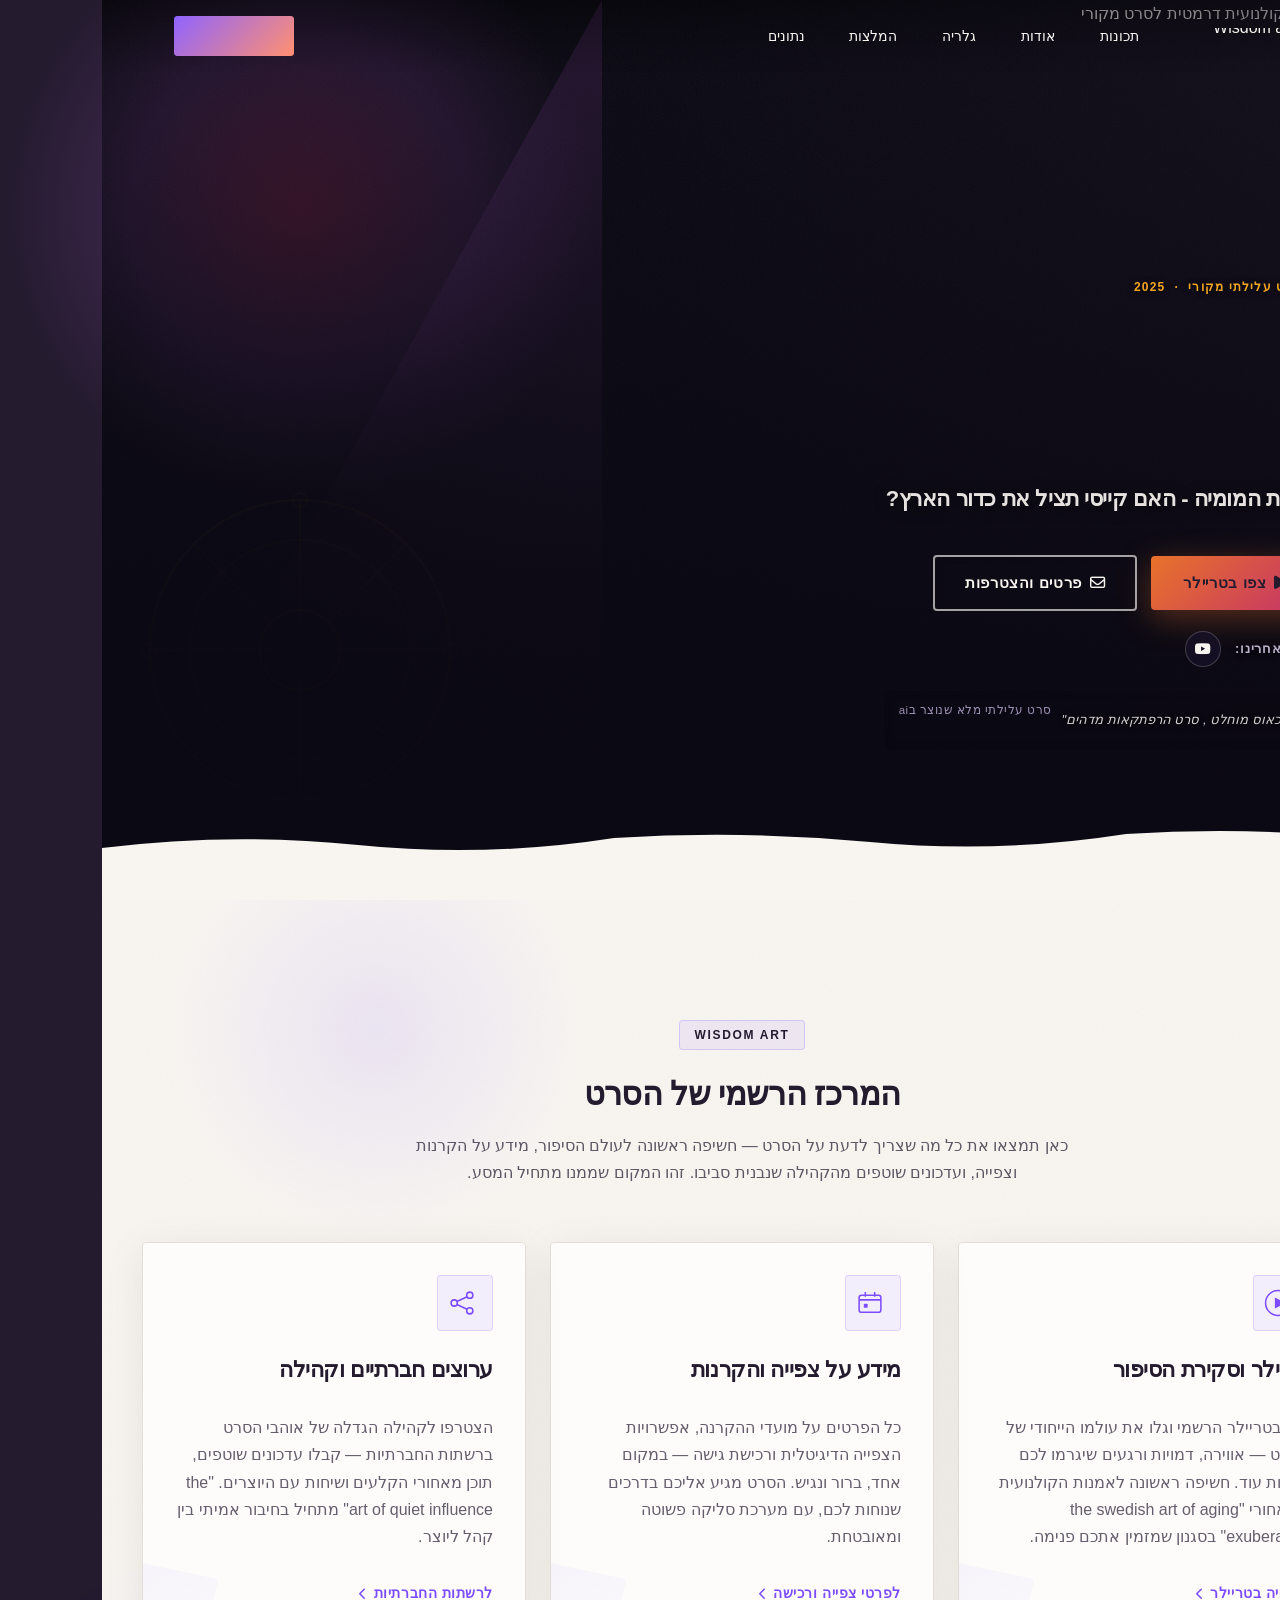
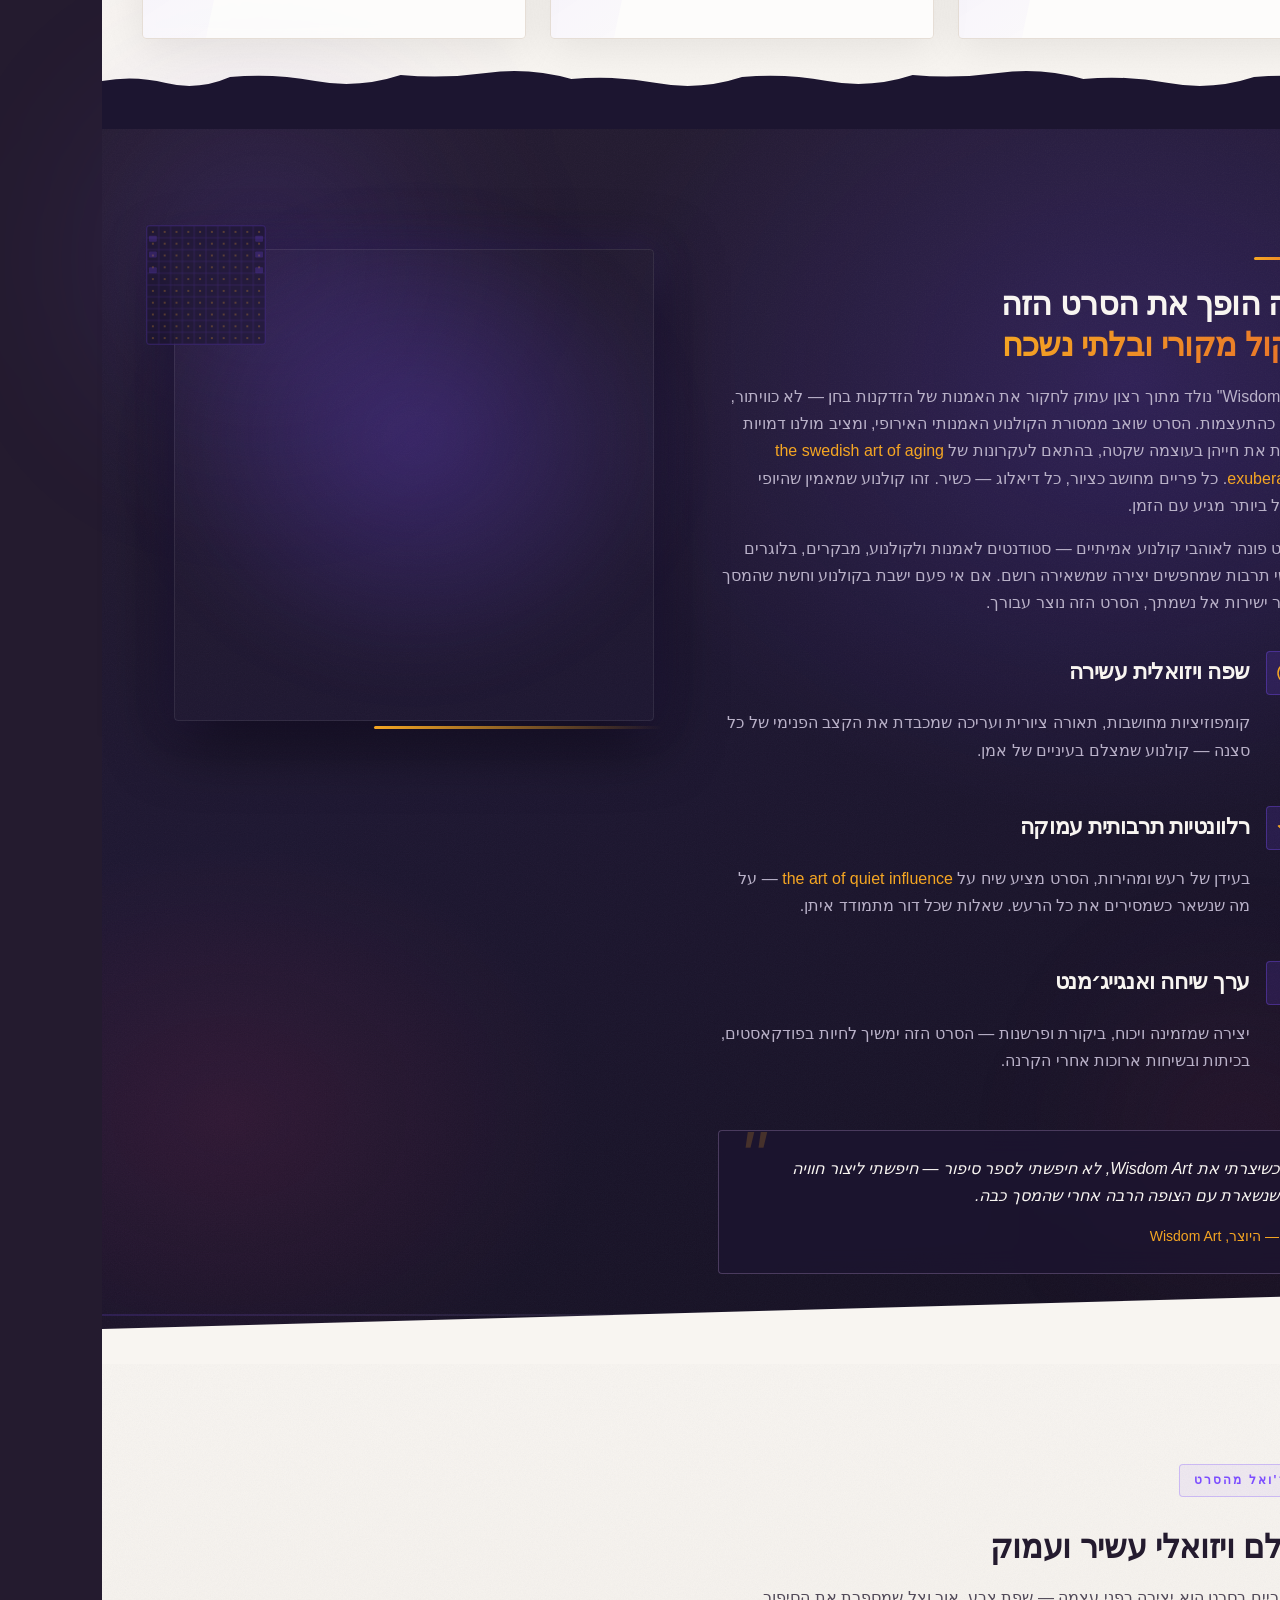
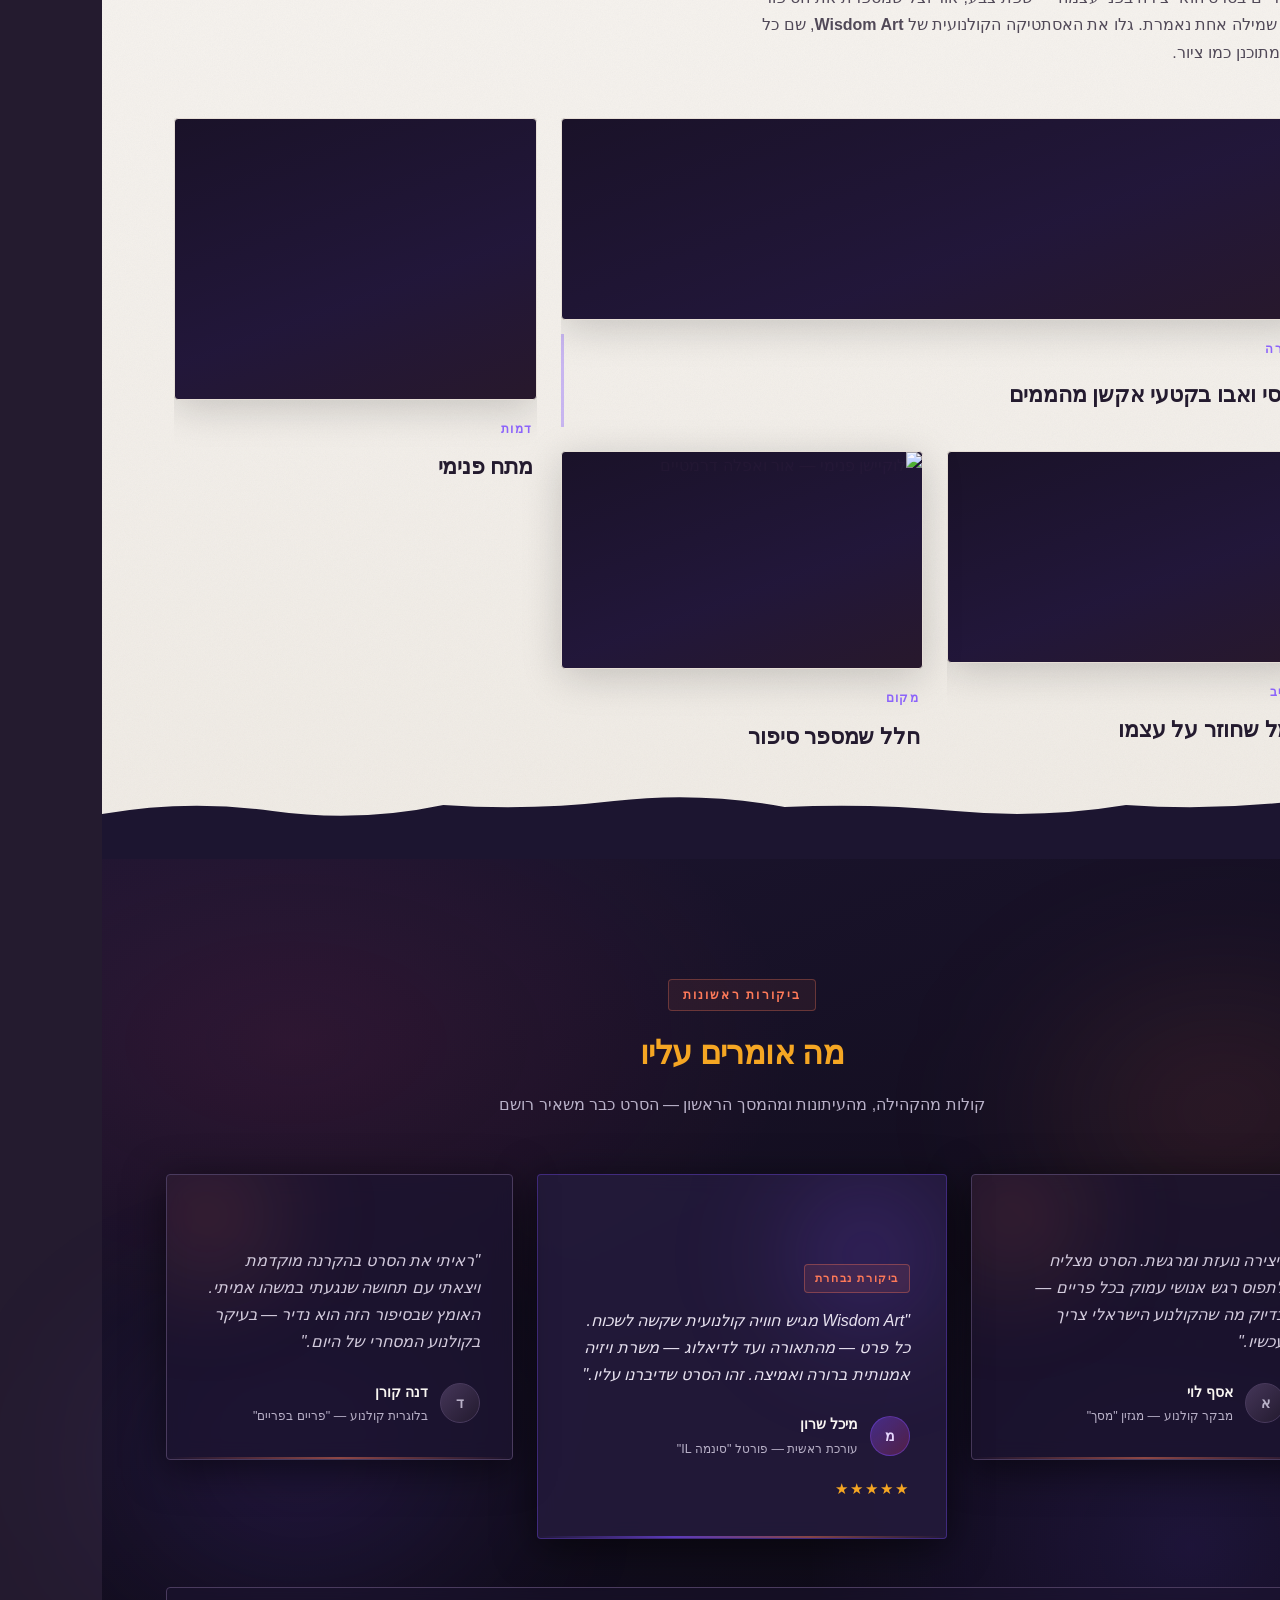
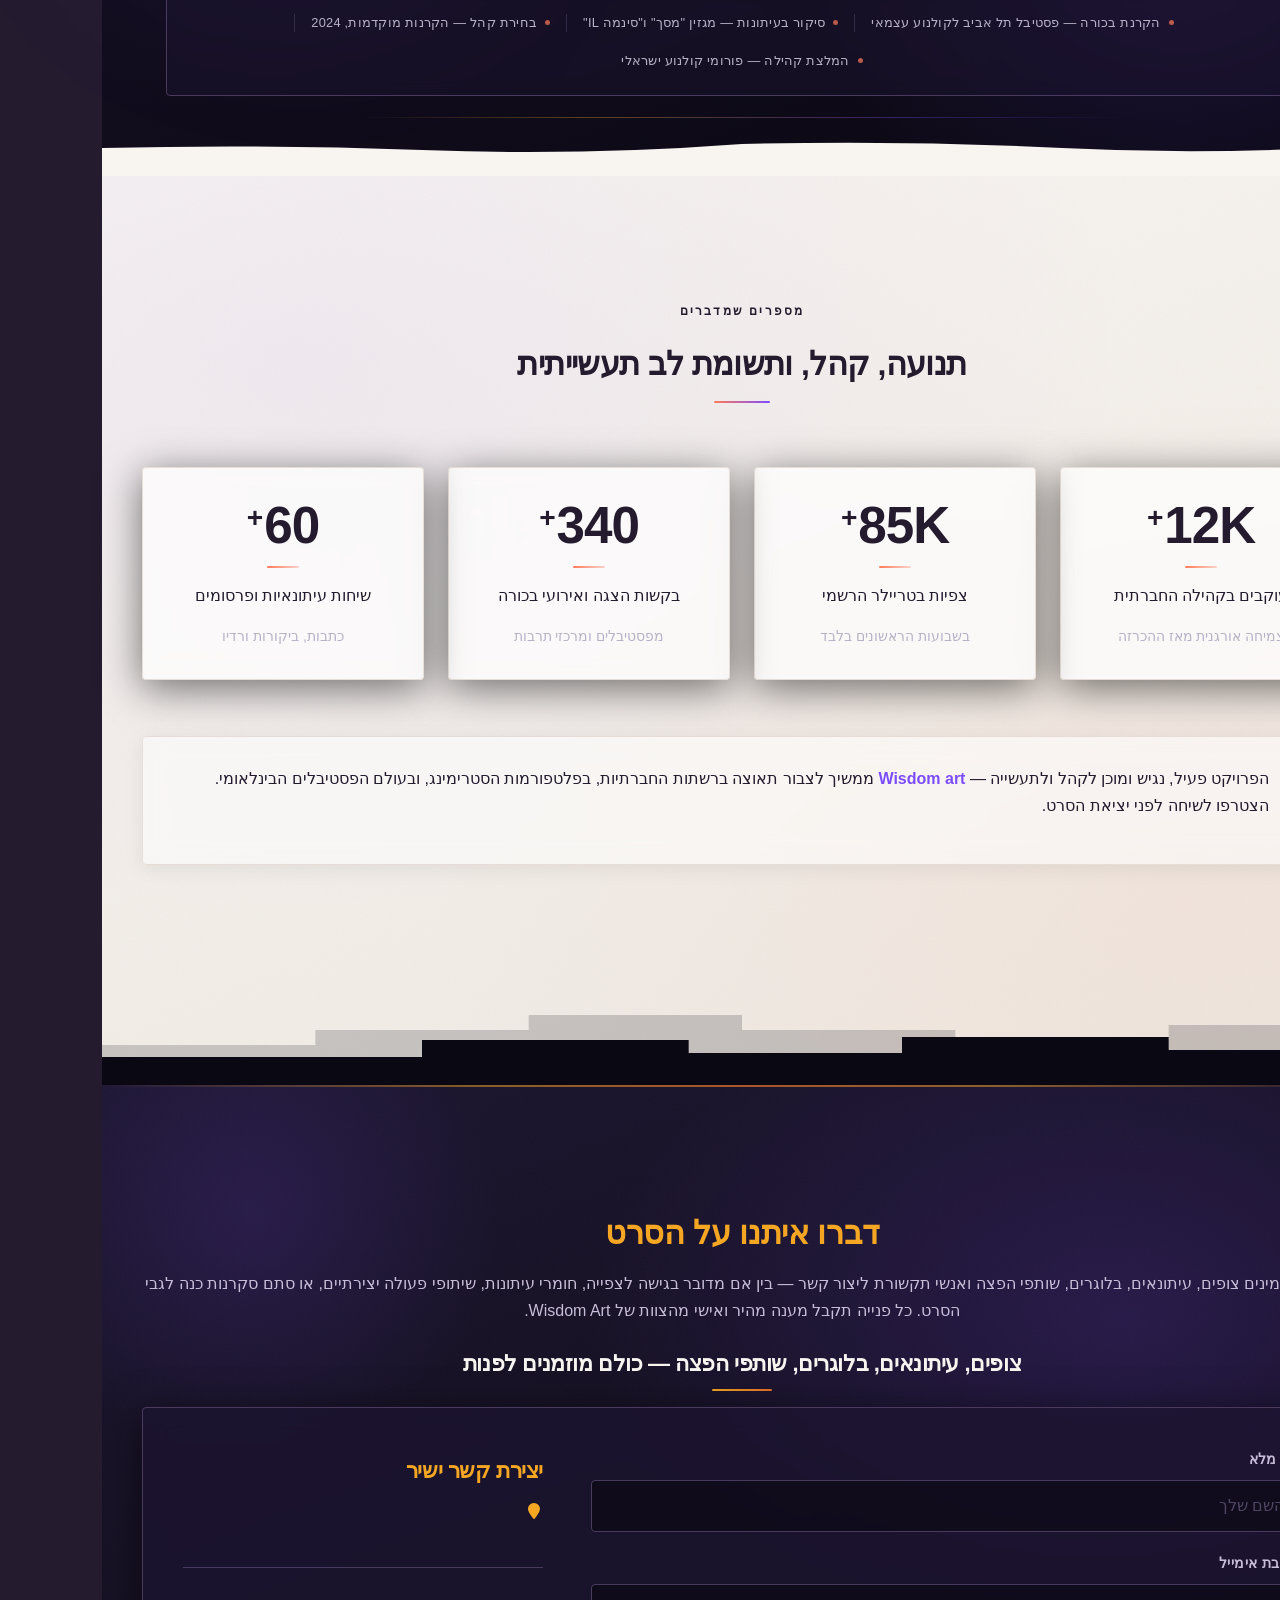
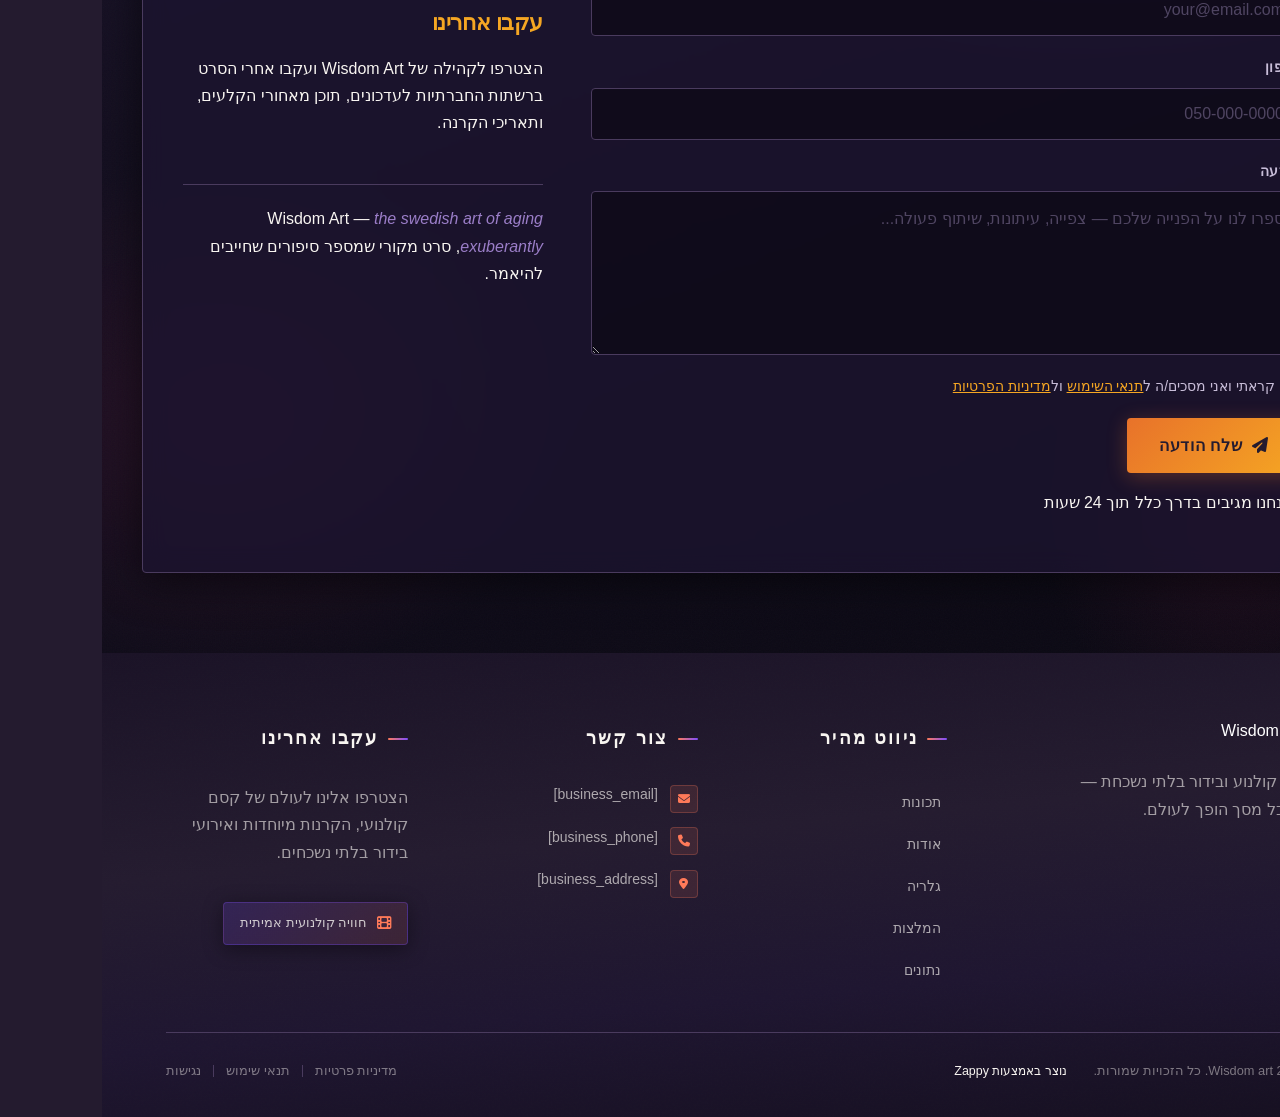
==== commit 36e4a2cd: "Incremental sync: 1 page(s) — update_image" ====
--- a/index.html
+++ b/index.html
@@ -1142,9 +1142,9 @@
       </figure>
 
       <!-- Medium tile 1 -->
-      <figure class="gallery-tile tile-medium tile-medium-1" data-grid-item-index="2">
+      <figure class="gallery-tile tile-medium tile-medium-1" data-grid-item-index="2" style="overflow: hidden !important;">
         <div class="tile-image-wrap">
-          <img data-placeholder="index-gallery-image-3" data-context="Cinematic film still detail shot, hands holding an object or a symbolic prop with beautiful bokeh background, warm amber and deep purple color palette, film grain, artistic composition suggesting mystery or memory" width="520" height="320" src="/assets/site-index-gallery-image-3.webp" alt="פרט ויזואלי — אובייקט סמלי בסרט" data-element-type="image" data-element-id="img-1778433034699-m47mhl6u0" style="">
+          <div data-zappy-zoom-wrapper="true" data-element-id="img-1778433034699-m47mhl6u0" data-element-type="image" data-zappy-zoom-wrapper-width="351px" data-zappy-zoom-wrapper-height="210px" data-zappy-zoom-wrapper-width-mode="px" data-zappy-zoom-wrapper-align="center" style="position: relative !important; overflow: hidden !important; width: 351px !important; max-width: 100% !important; margin-left: auto !important; margin-right: auto !important; height: 210px !important; display: block !important;" data-zappy-zoom-clip="true" data-zappy-wrapper-margins-applied="true"><img data-placeholder="index-gallery-image-3" data-context="Cinematic film still detail shot, hands holding an object or a symbolic prop with beautiful bokeh background, warm amber and deep purple color palette, film grain, artistic composition suggesting mystery or memory" width="520" height="320" src="/assets/site-index-service-image-3-1778433607563-krzjz5.webp?v=1778433609835" alt="פרט ויזואלי — אובייקט סמלי בסרט" data-element-type="image" data-element-id="img-1778433034699-m47mhl6u0" style="object-position: 50% 33% !important; display: block; width: 350.578px !important; height: 210.344px !important; object-fit: cover !important; max-width: 100% !important; margin: 0px !important;" data-zappy-original-width="350.5777893066406" data-zappy-original-height="210.34445190429688" data-zappy-object-position="50% 33%" data-zappy-zoom="1"></div>
           <div class="tile-hover-overlay" aria-hidden="true"></div>
         </div>
         <figcaption class="tile-caption">
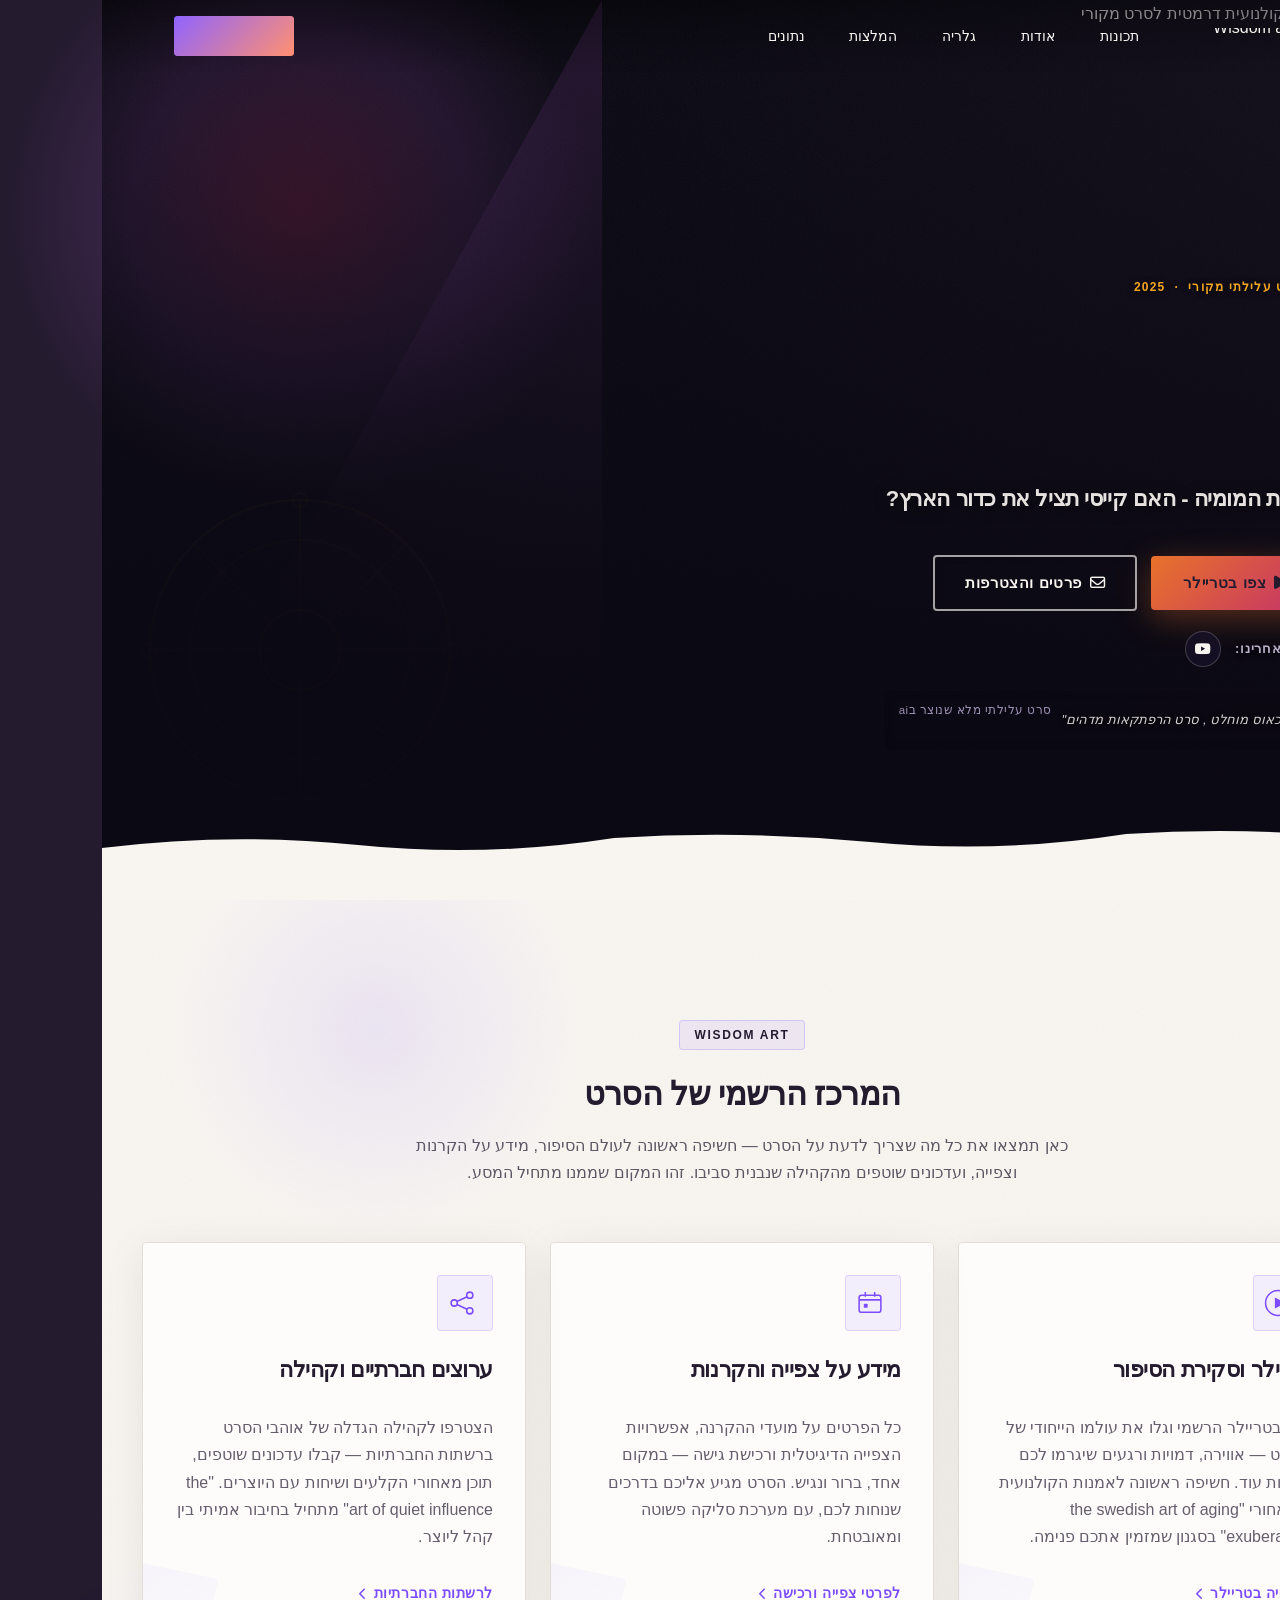
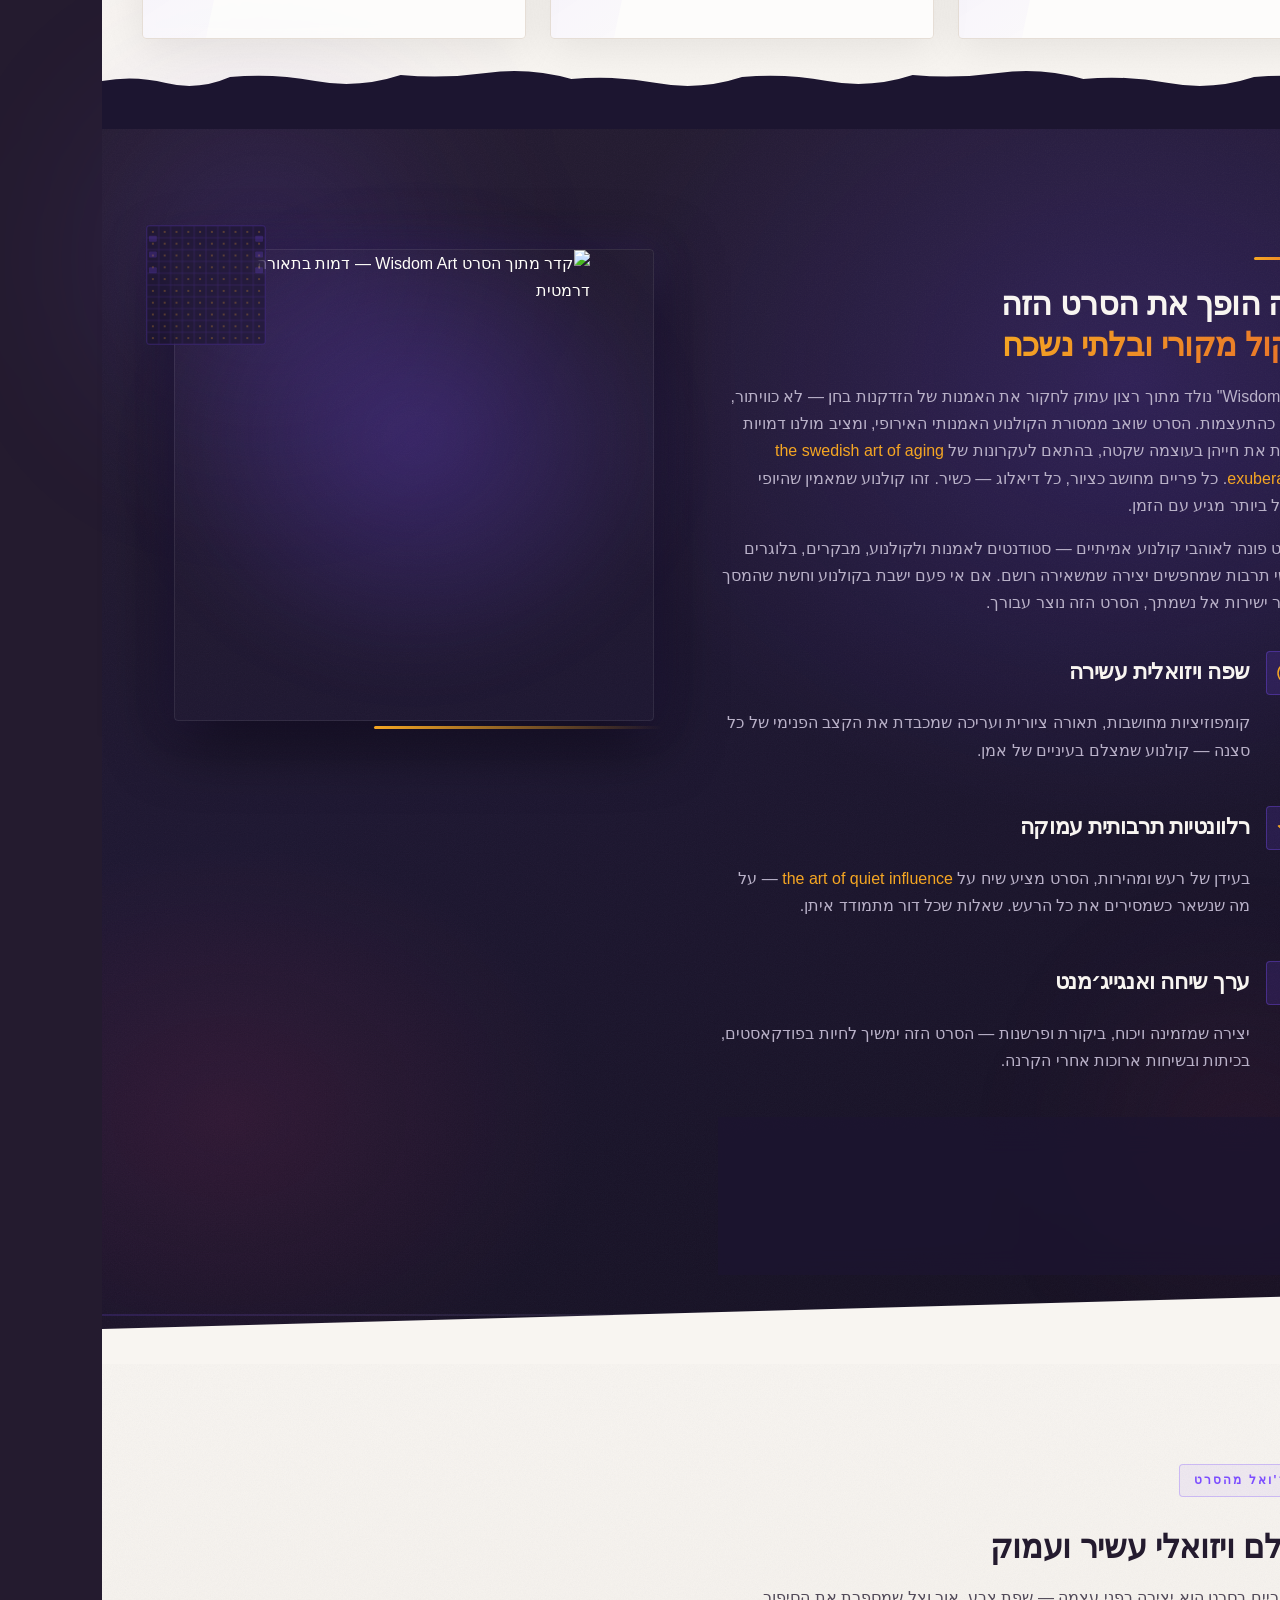
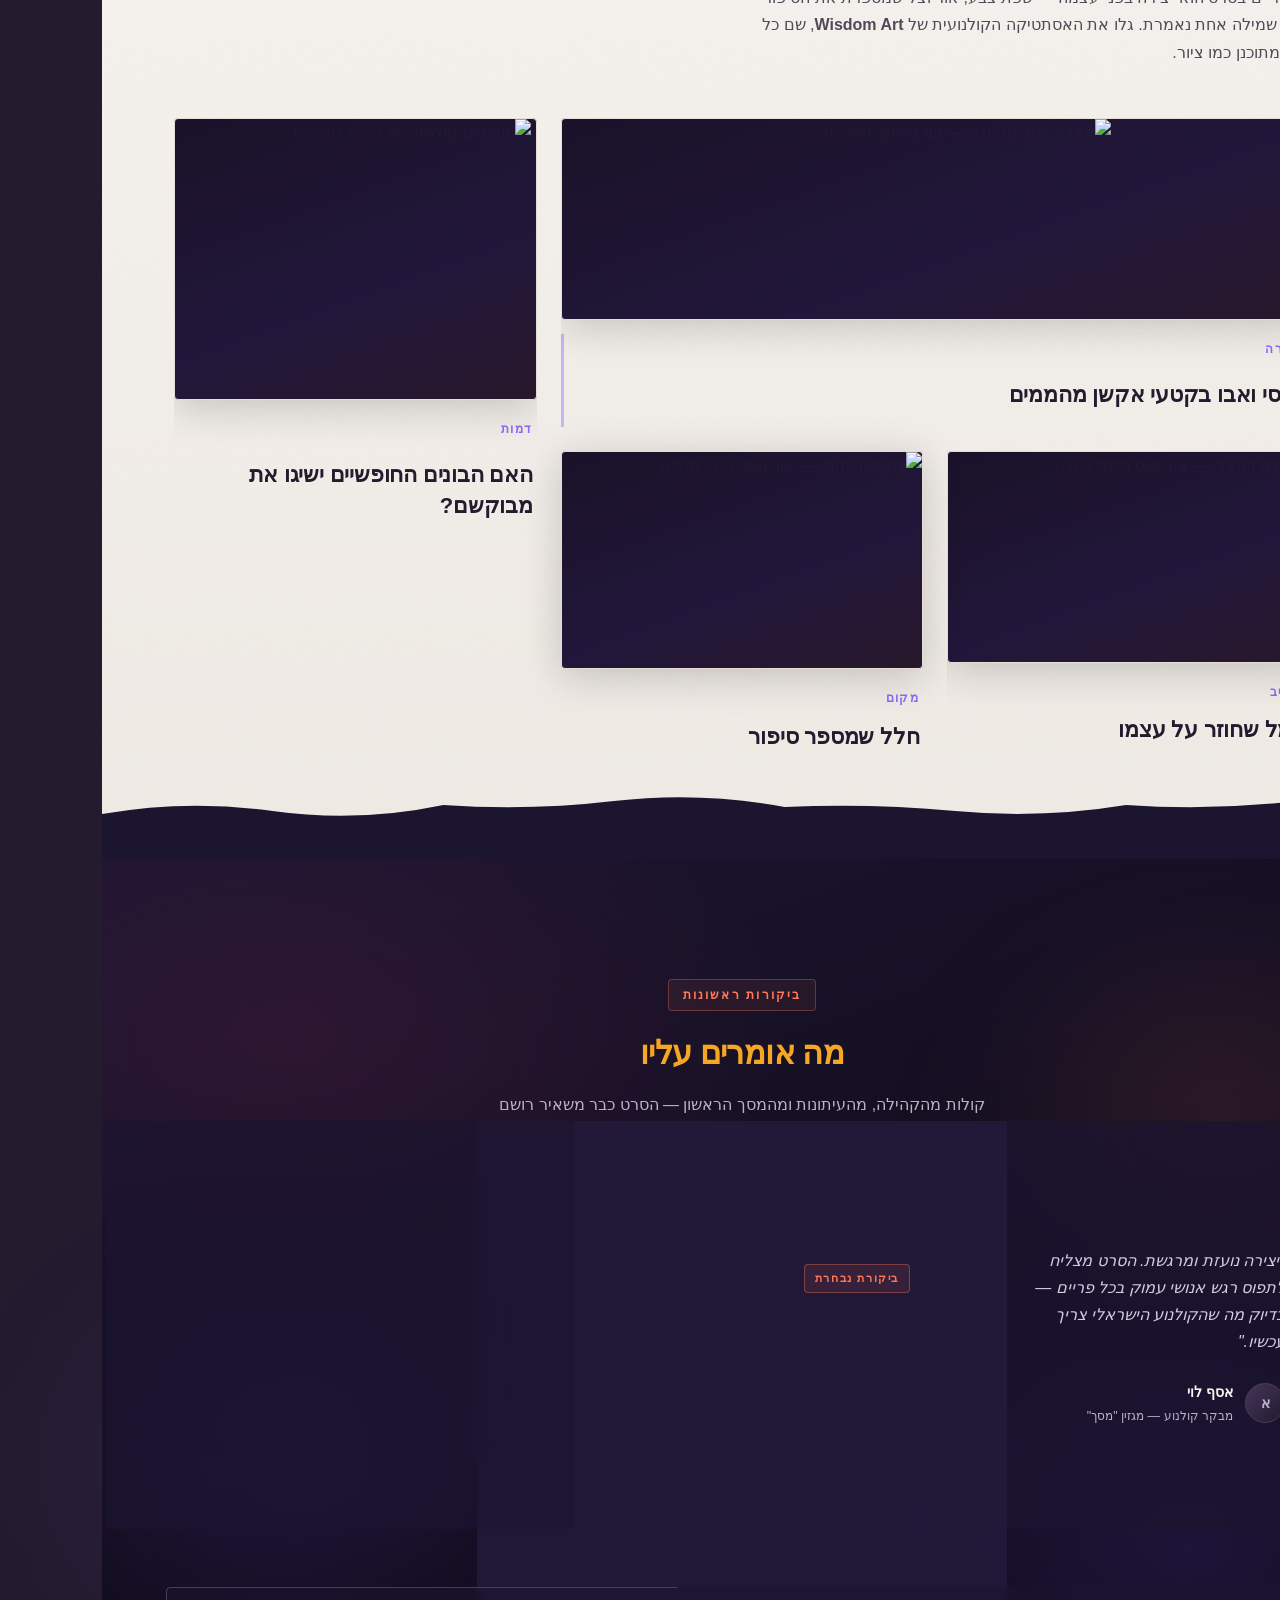
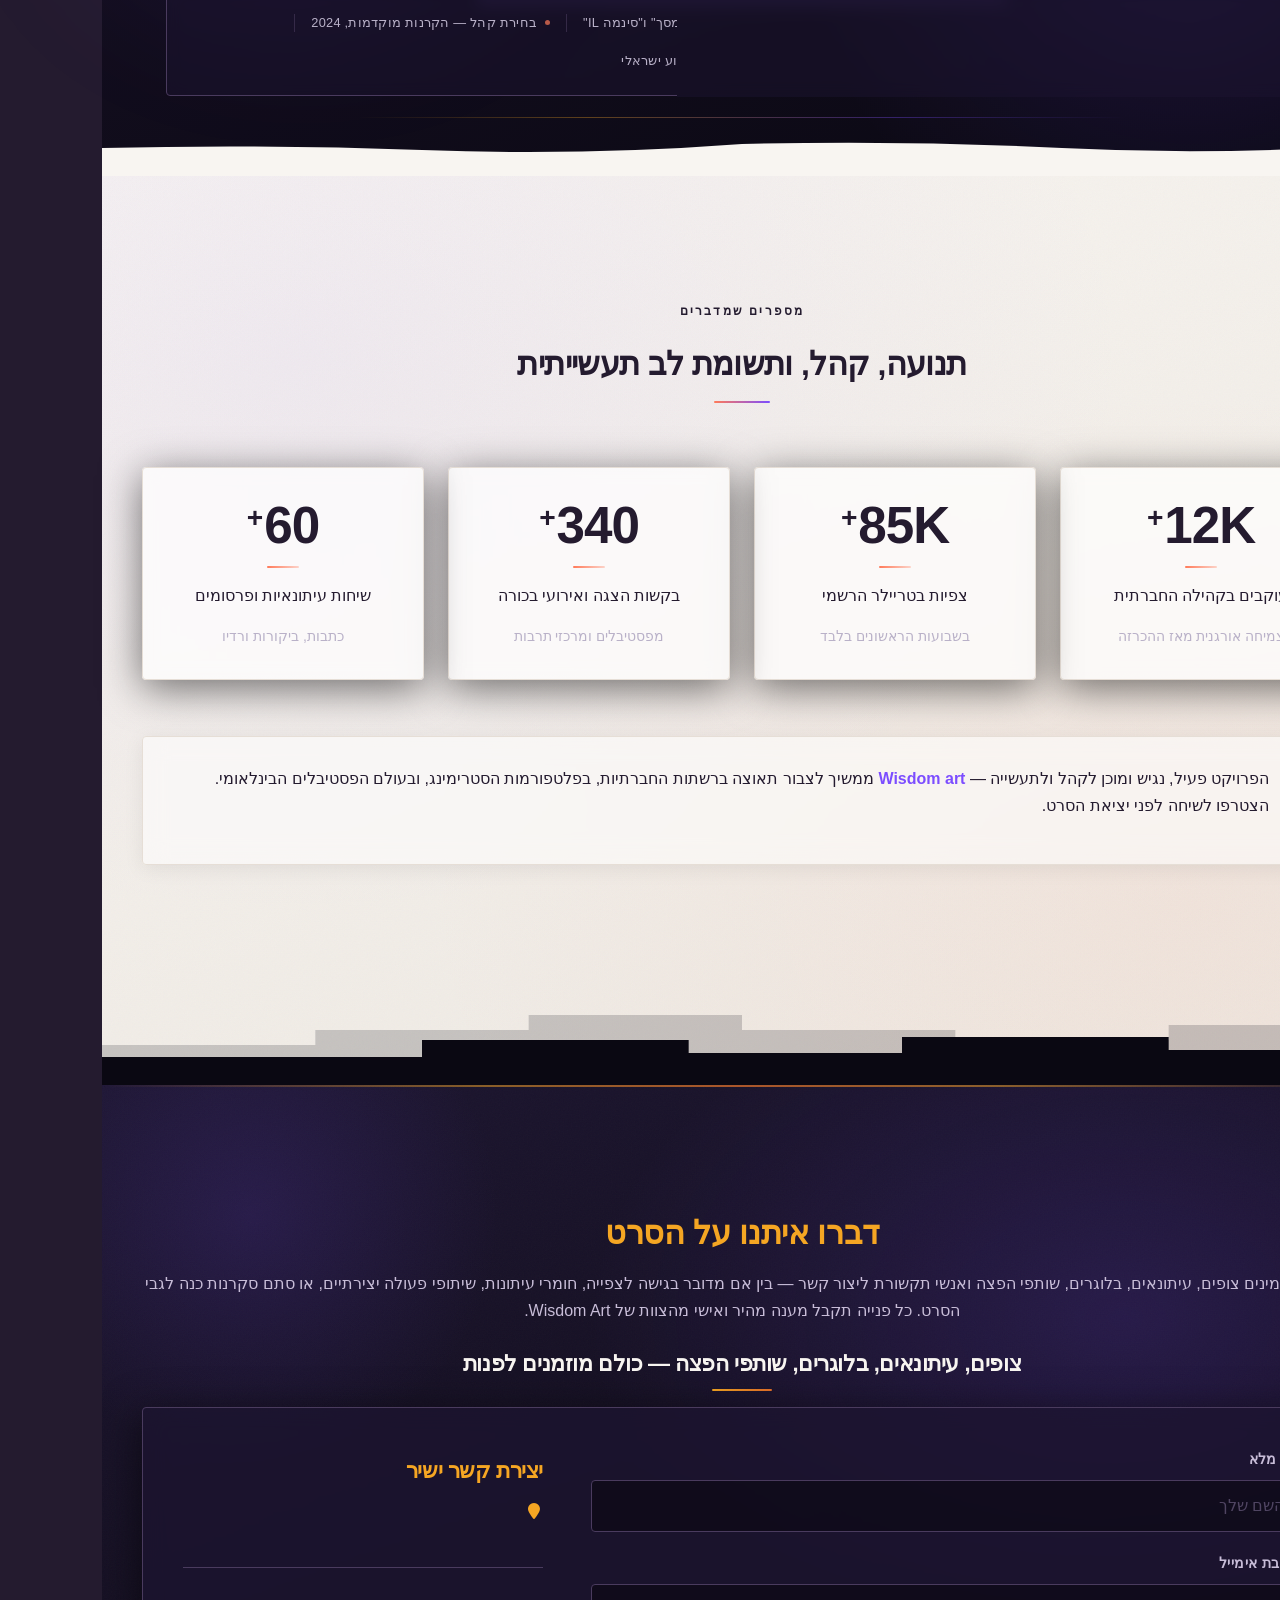
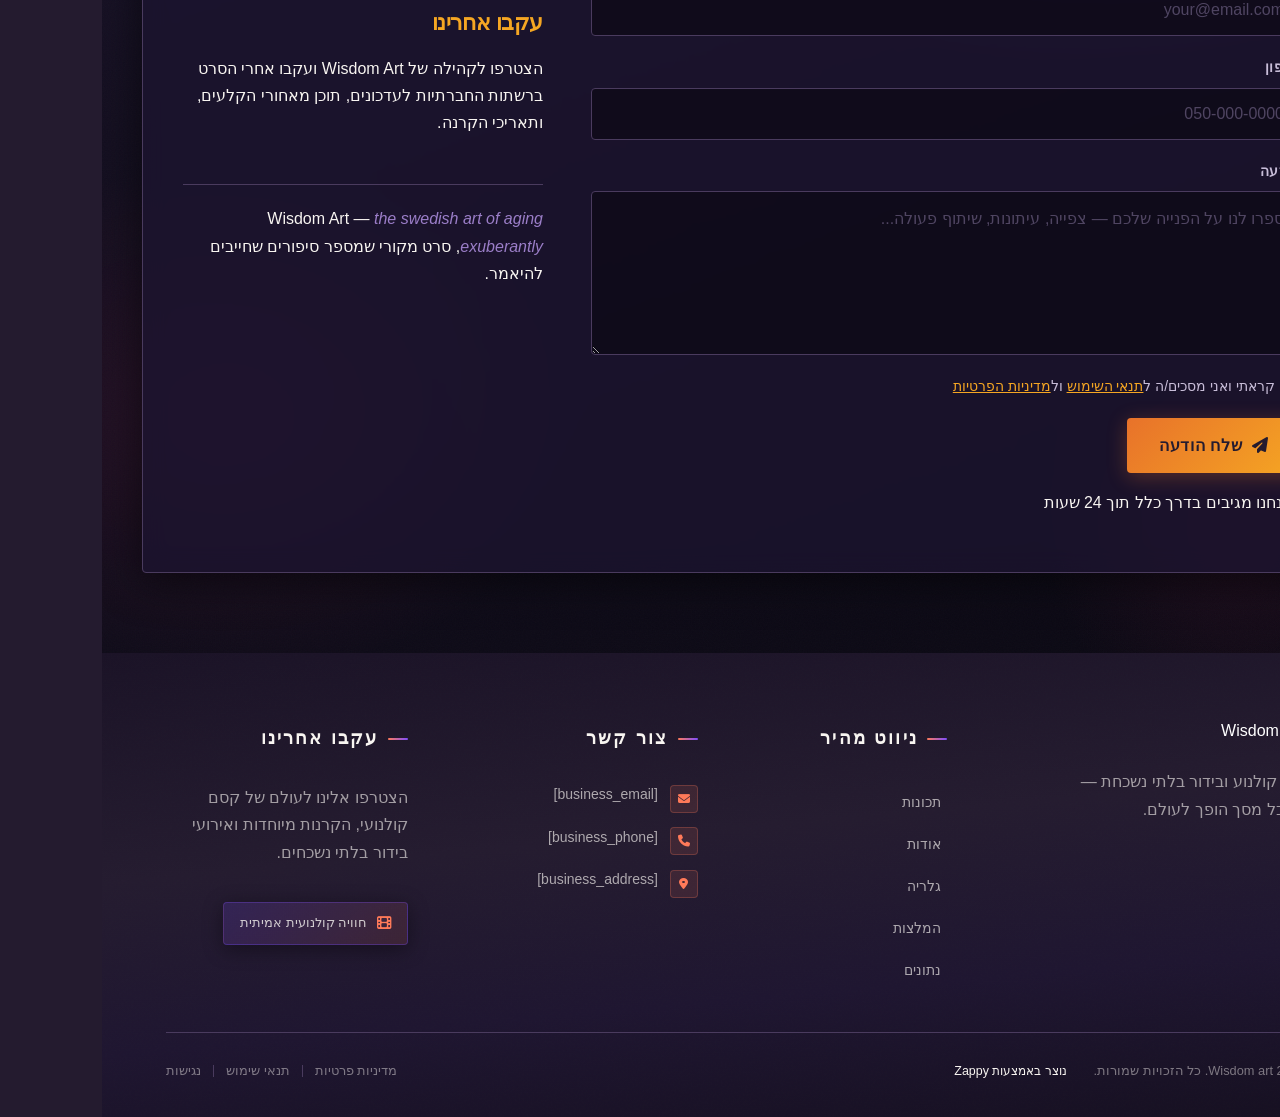
==== commit 75d299f1: "Incremental sync: 1 page(s) — text_edit" ====
--- a/index.html
+++ b/index.html
@@ -1136,15 +1136,15 @@
           <div class="tile-hover-overlay" aria-hidden="true"></div>
         </div>
         <figcaption class="tile-caption">
-          <span class="caption-label">דמות</span>
-          <h3 class="caption-title">מתח פנימי</h3>
+          <p><span class="caption-label">דמות</span>
+          </p><h3 class="caption-title" style="">האם הבונים החופשיים ישיגו את מבוקשם?</h3>
         </figcaption>
       </figure>
 
       <!-- Medium tile 1 -->
       <figure class="gallery-tile tile-medium tile-medium-1" data-grid-item-index="2" style="overflow: hidden !important;">
         <div class="tile-image-wrap">
-          <div data-zappy-zoom-wrapper="true" data-element-id="img-1778433034699-m47mhl6u0" data-element-type="image" data-zappy-zoom-wrapper-width="351px" data-zappy-zoom-wrapper-height="210px" data-zappy-zoom-wrapper-width-mode="px" data-zappy-zoom-wrapper-align="center" style="position: relative !important; overflow: hidden !important; width: 351px !important; max-width: 100% !important; margin-left: auto !important; margin-right: auto !important; height: 210px !important; display: block !important;" data-zappy-zoom-clip="true" data-zappy-wrapper-margins-applied="true"><img data-placeholder="index-gallery-image-3" data-context="Cinematic film still detail shot, hands holding an object or a symbolic prop with beautiful bokeh background, warm amber and deep purple color palette, film grain, artistic composition suggesting mystery or memory" width="520" height="320" src="/assets/site-index-service-image-3-1778433607563-krzjz5.webp?v=1778433609835" alt="פרט ויזואלי — אובייקט סמלי בסרט" data-element-type="image" data-element-id="img-1778433034699-m47mhl6u0" style="object-position: 50% 33% !important; display: block; width: 350.578px !important; height: 210.344px !important; object-fit: cover !important; max-width: 100% !important; margin: 0px !important;" data-zappy-original-width="350.5777893066406" data-zappy-original-height="210.34445190429688" data-zappy-object-position="50% 33%" data-zappy-zoom="1"></div>
+          <div data-zappy-zoom-wrapper="true" data-element-id="img-1778433034699-m47mhl6u0" data-element-type="image" data-zappy-zoom-wrapper-width="351px" data-zappy-zoom-wrapper-height="210px" data-zappy-zoom-wrapper-width-mode="px" data-zappy-zoom-wrapper-align="center" style="position: relative !important; overflow: hidden !important; width: 351px !important; max-width: 100% !important; margin-left: auto !important; margin-right: auto !important; height: 210px !important; display: block !important;" data-zappy-zoom-clip="true" data-zappy-wrapper-margins-applied="true"><img data-placeholder="index-gallery-image-3" data-context="Cinematic film still detail shot, hands holding an object or a symbolic prop with beautiful bokeh background, warm amber and deep purple color palette, film grain, artistic composition suggesting mystery or memory" width="520" height="320" src="/assets/site-index-service-image-3-1778433607563-krzjz5.webp?v=1778433609835" alt="פרט ויזואלי — אובייקט סמלי בסרט" data-element-type="image" data-element-id="img-1778433034699-m47mhl6u0" style="object-position: 50% 33% !important; width: 100% !important; height: 100% !important; object-fit: cover !important; max-width: none !important; display: block !important; margin: 0px !important; left: 0% !important; top: 0% !important; max-height: none !important;" data-zappy-original-width="350.5777893066406" data-zappy-original-height="210.34445190429688" data-zappy-object-position="50% 33%" data-zappy-zoom="1"></div>
           <div class="tile-hover-overlay" aria-hidden="true"></div>
         </div>
         <figcaption class="tile-caption">
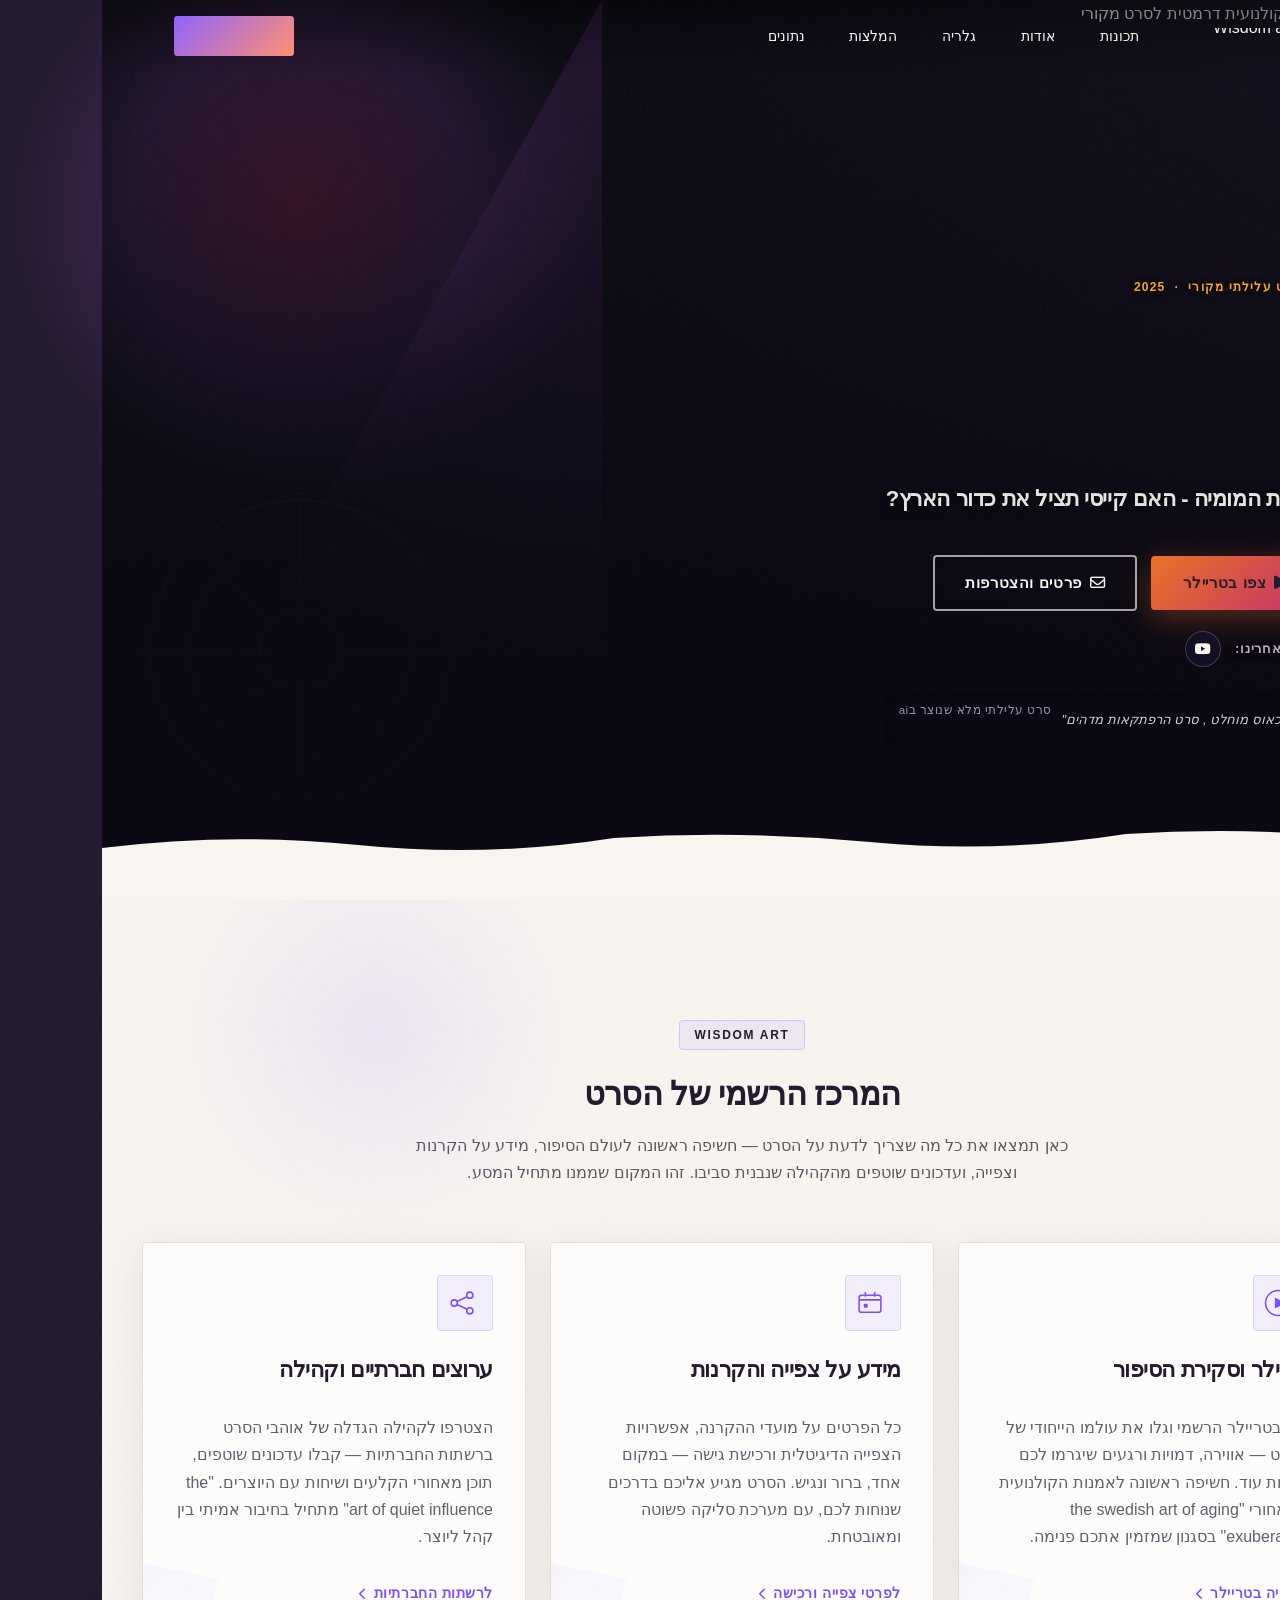
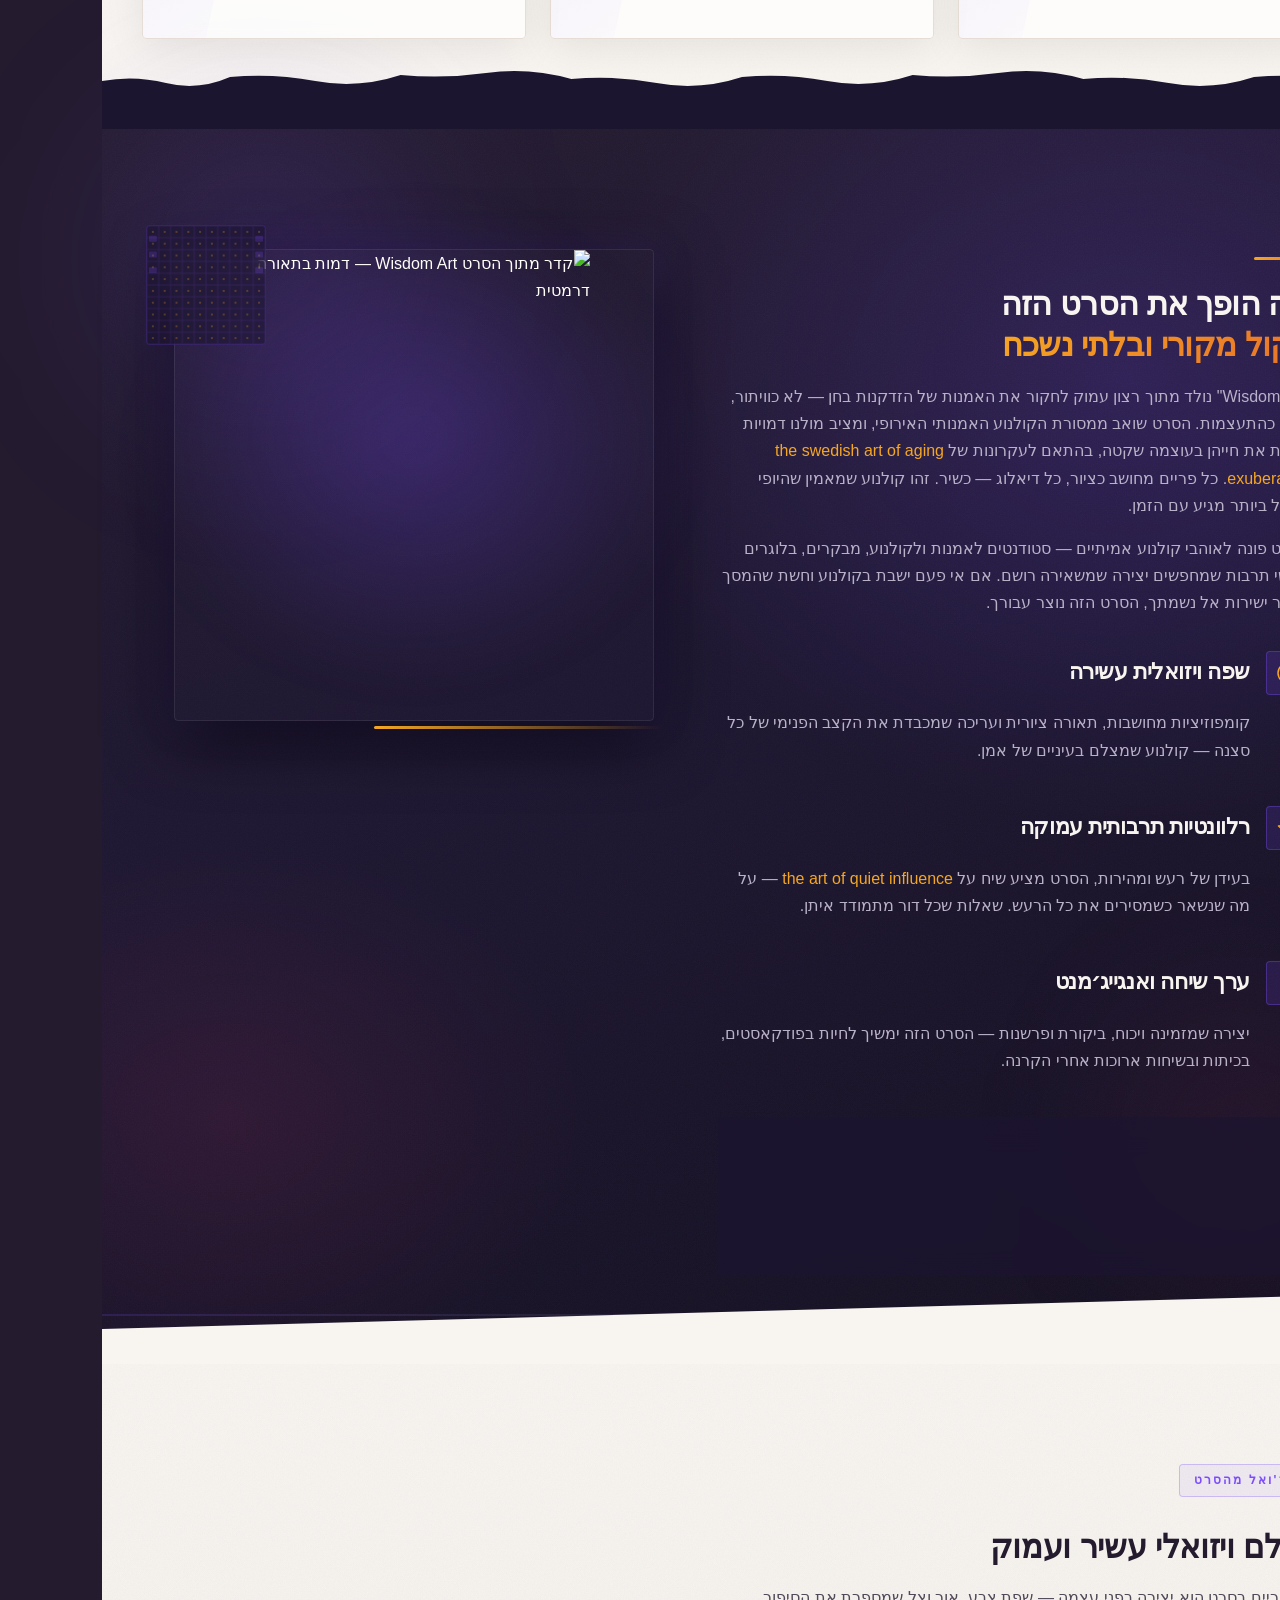
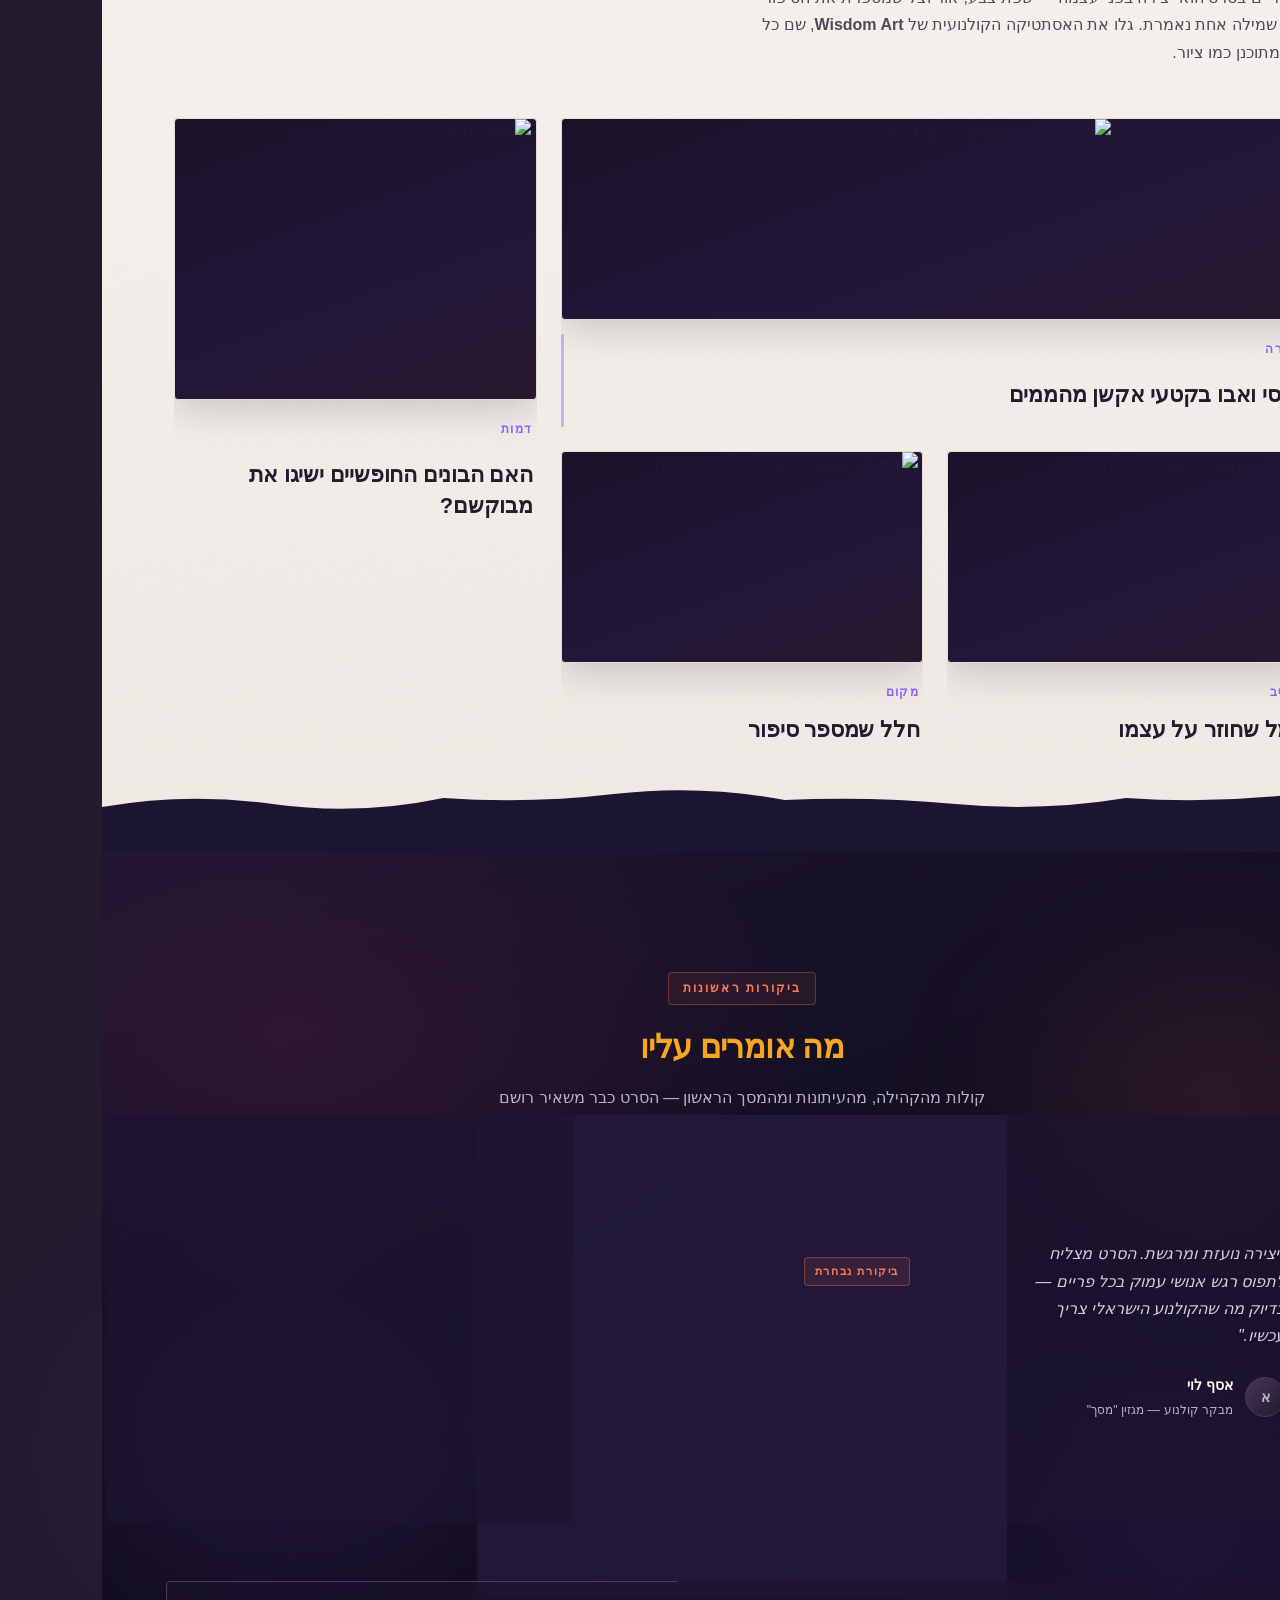
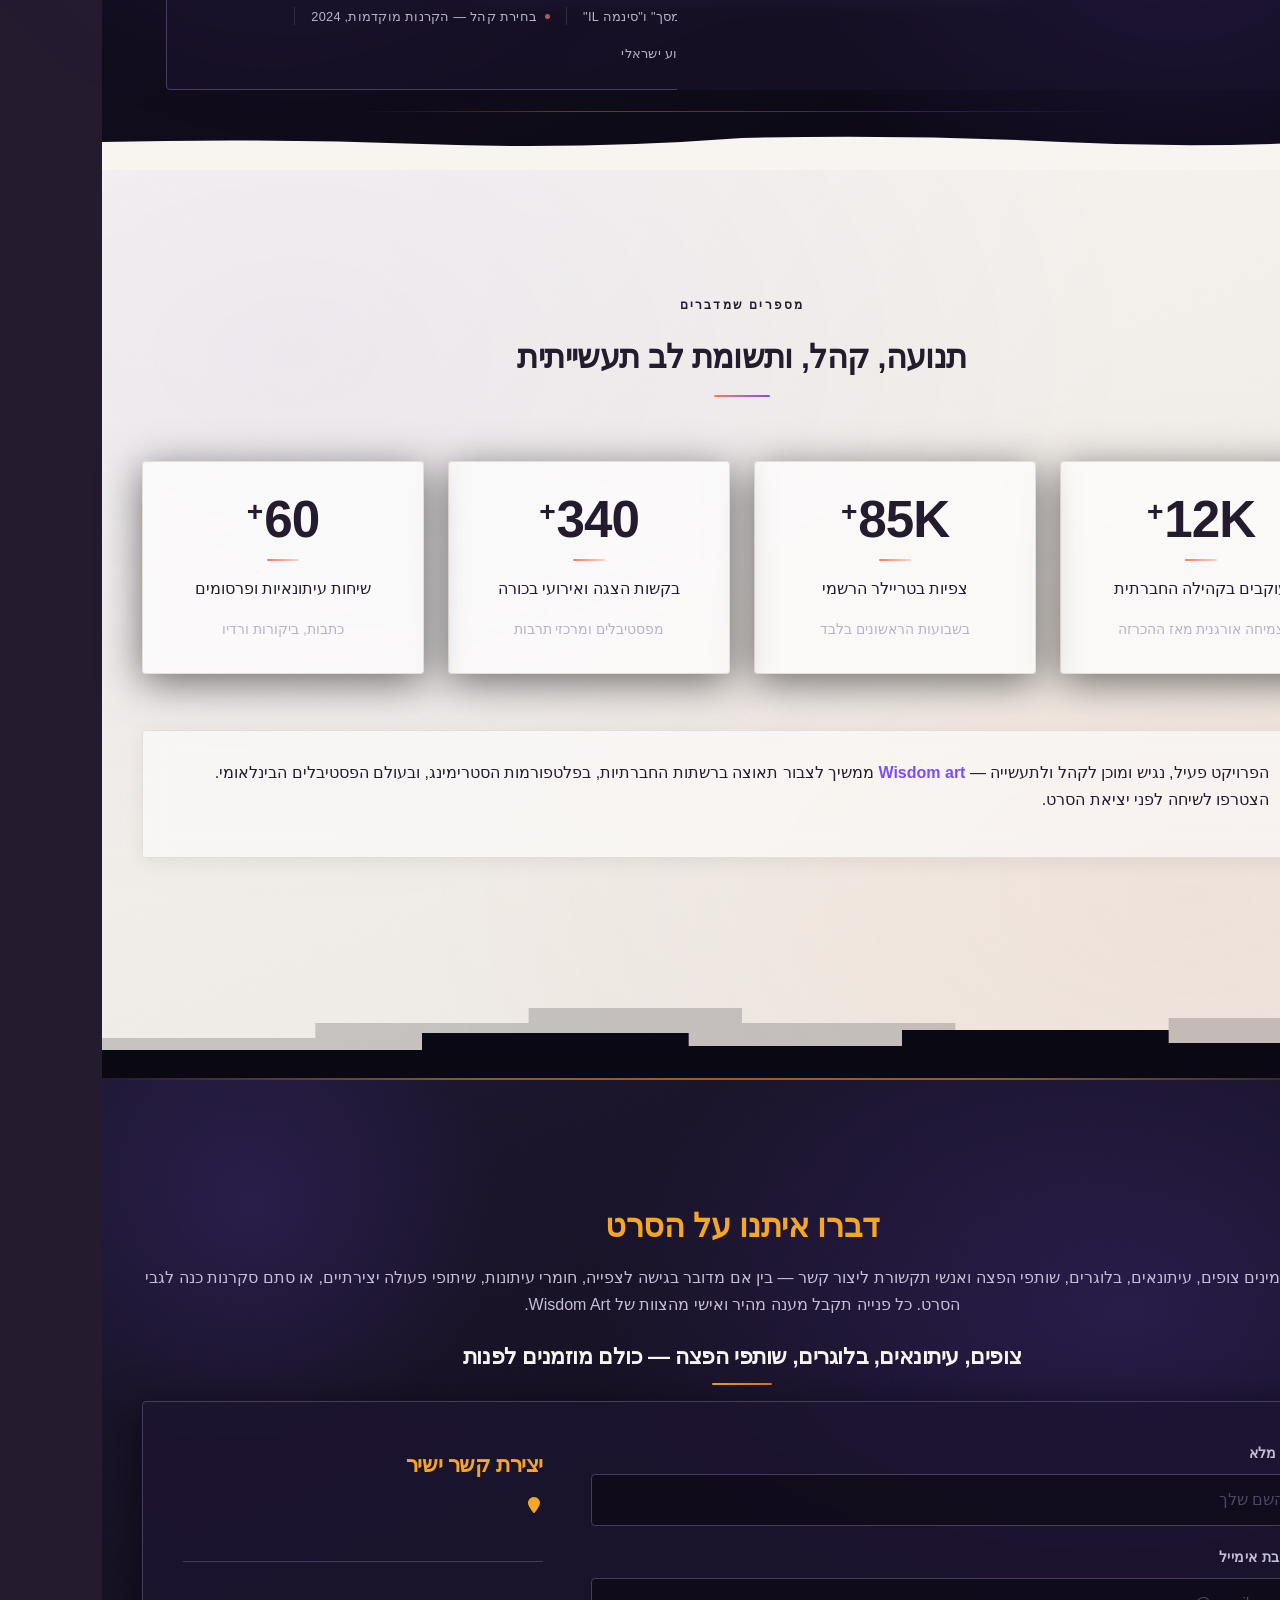
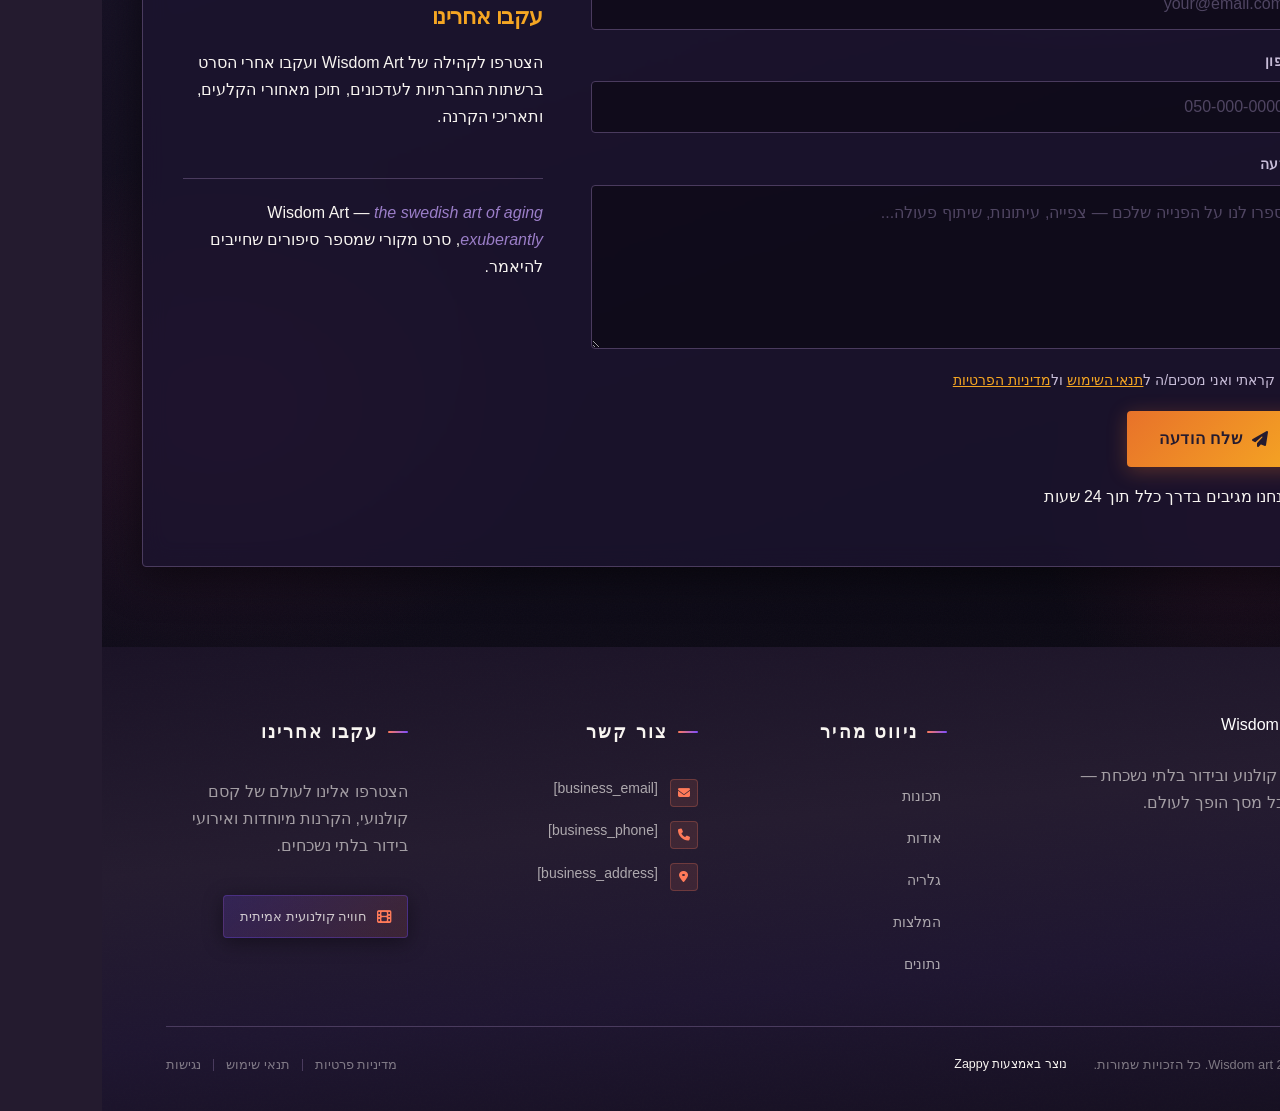
==== commit 69116af6: "Incremental sync: 1 page(s) — update_image" ====
--- a/index.html
+++ b/index.html
@@ -1154,9 +1154,9 @@
       </figure>
 
       <!-- Medium tile 2 -->
-      <figure class="gallery-tile tile-medium tile-medium-2" data-grid-item-index="3">
+      <figure class="gallery-tile tile-medium tile-medium-2" data-grid-item-index="3" style="overflow: hidden !important;">
         <div class="tile-image-wrap">
-          <img data-placeholder="index-gallery-image-4" data-context="Cinematic film still of an interior location, a dimly lit room with strong directional light from a single window, creating dramatic shadows, vintage or contemporary art-house aesthetic, deep tones of midnight blue and warm gold, storytelling through environment" width="520" height="320" src="/assets/site-index-gallery-image-4.webp" alt="לוקיישן פנימי — אור ואפלה דרמטיים" data-element-type="image" data-element-id="img-1778433034699-t0g581e58" style="">
+          <div data-zappy-zoom-wrapper="true" data-element-id="img-1778433034699-t0g581e58" data-element-type="image" data-zappy-zoom-wrapper-width="351px" data-zappy-zoom-wrapper-height="210px" data-zappy-zoom-wrapper-width-mode="px" data-zappy-zoom-wrapper-align="center" style="position: relative !important; overflow: hidden !important; width: 351px !important; max-width: 100% !important; margin-left: auto !important; margin-right: auto !important; height: 210px !important; display: block !important;" data-zappy-zoom-clip="true" data-zappy-wrapper-margins-applied="true"><img data-placeholder="index-gallery-image-4" data-context="Cinematic film still of an interior location, a dimly lit room with strong directional light from a single window, creating dramatic shadows, vintage or contemporary art-house aesthetic, deep tones of midnight blue and warm gold, storytelling through environment" width="520" height="320" src="/assets/site-index-service-image-4-1778433796267-6rtoe9.webp?v=1778433798404" alt="לוקיישן פנימי — אור ואפלה דרמטיים" data-element-type="image" data-element-id="img-1778433034699-t0g581e58" style="object-position: 50% 33% !important; display: block; width: 350.578px !important; height: 210.344px !important; object-fit: cover !important; max-width: 100% !important; margin: 0px !important;" data-zappy-original-width="350.5777893066406" data-zappy-original-height="210.34445190429688" data-zappy-object-position="50% 33%" data-zappy-zoom="1"></div>
           <div class="tile-hover-overlay" aria-hidden="true"></div>
         </div>
         <figcaption class="tile-caption">
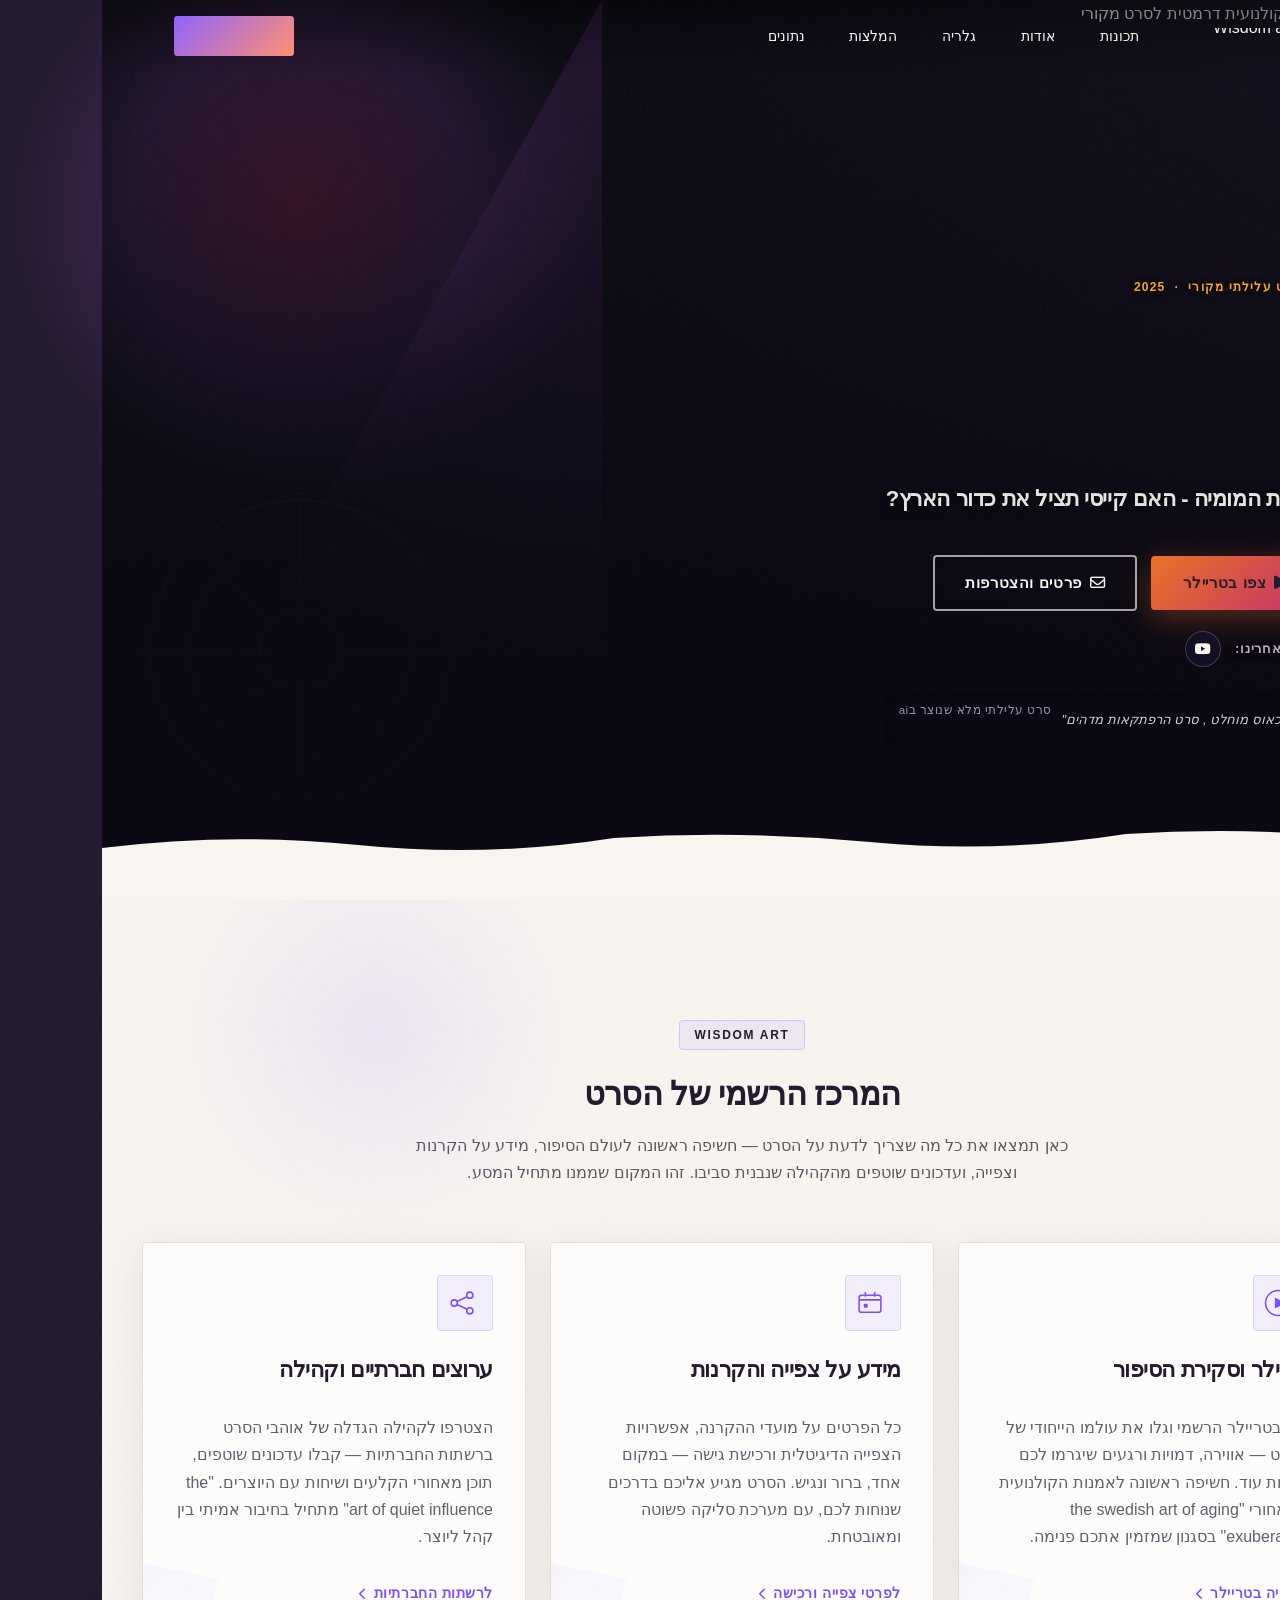
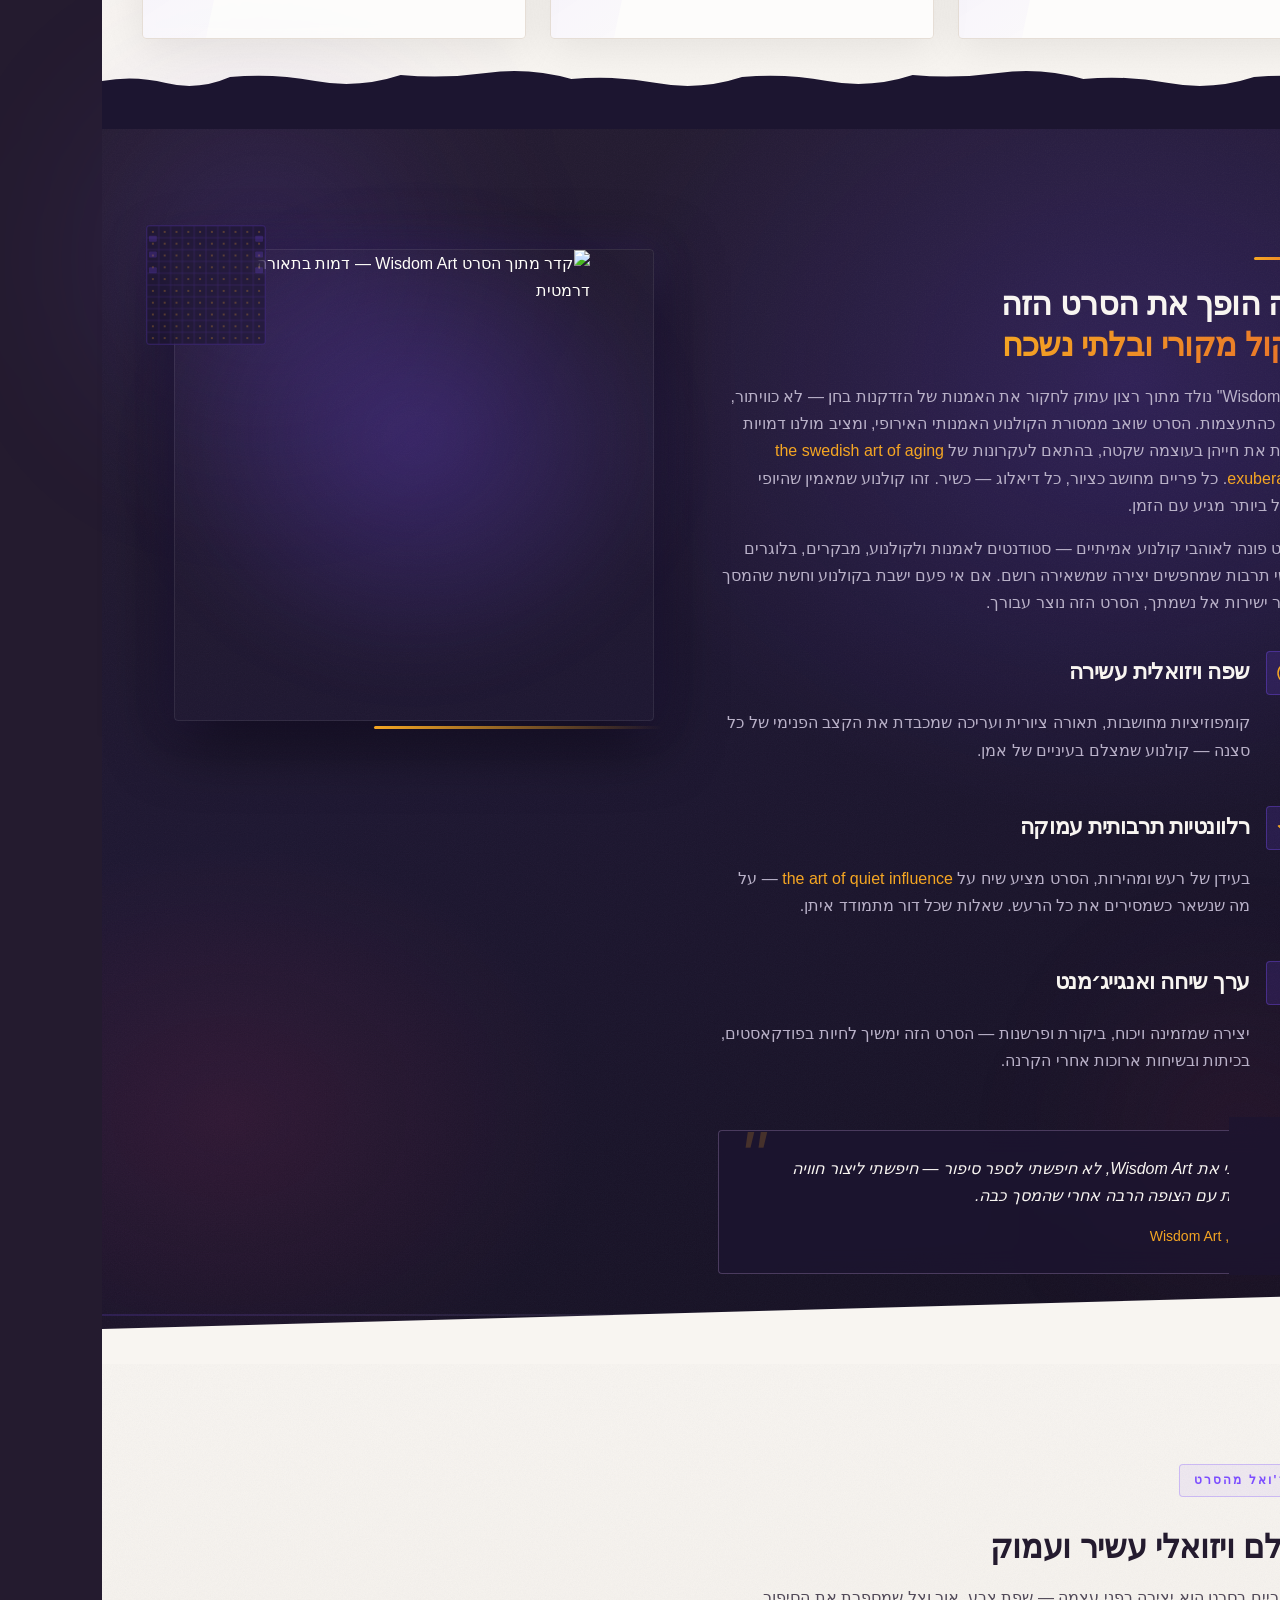
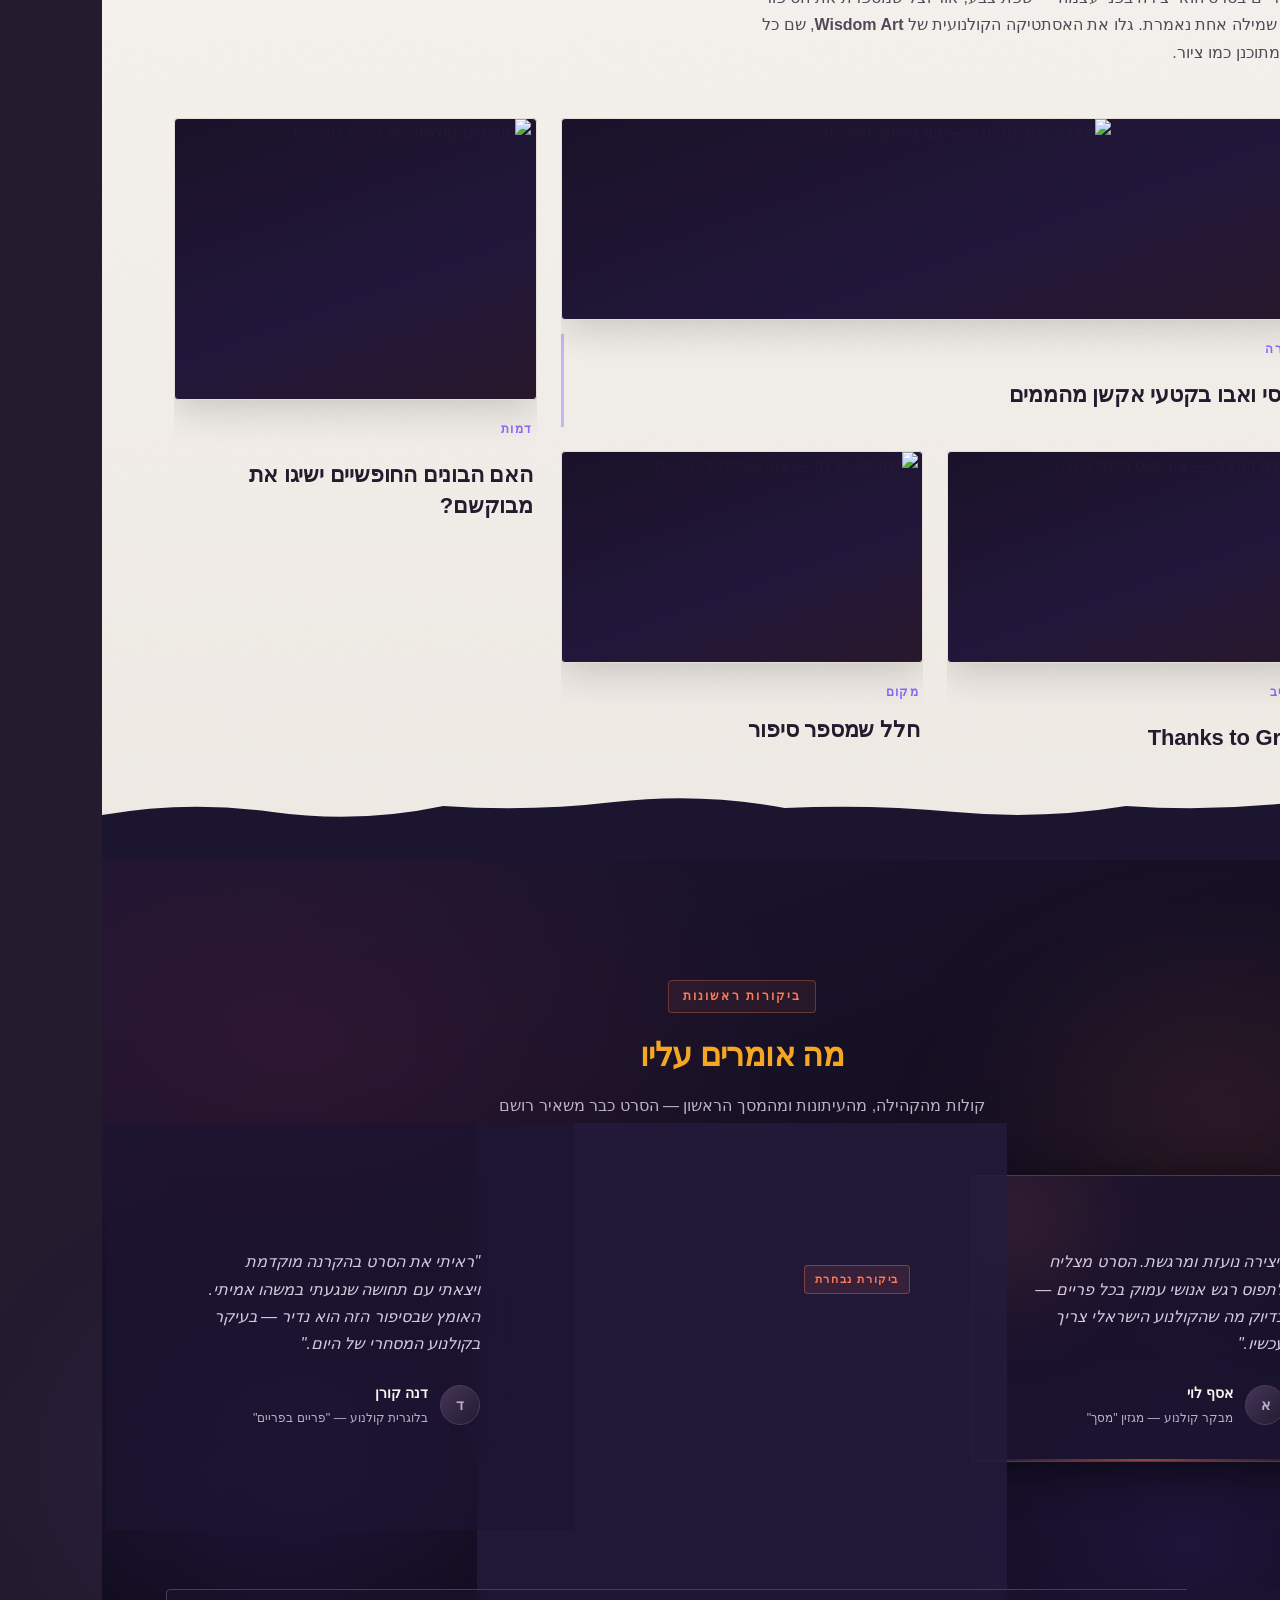
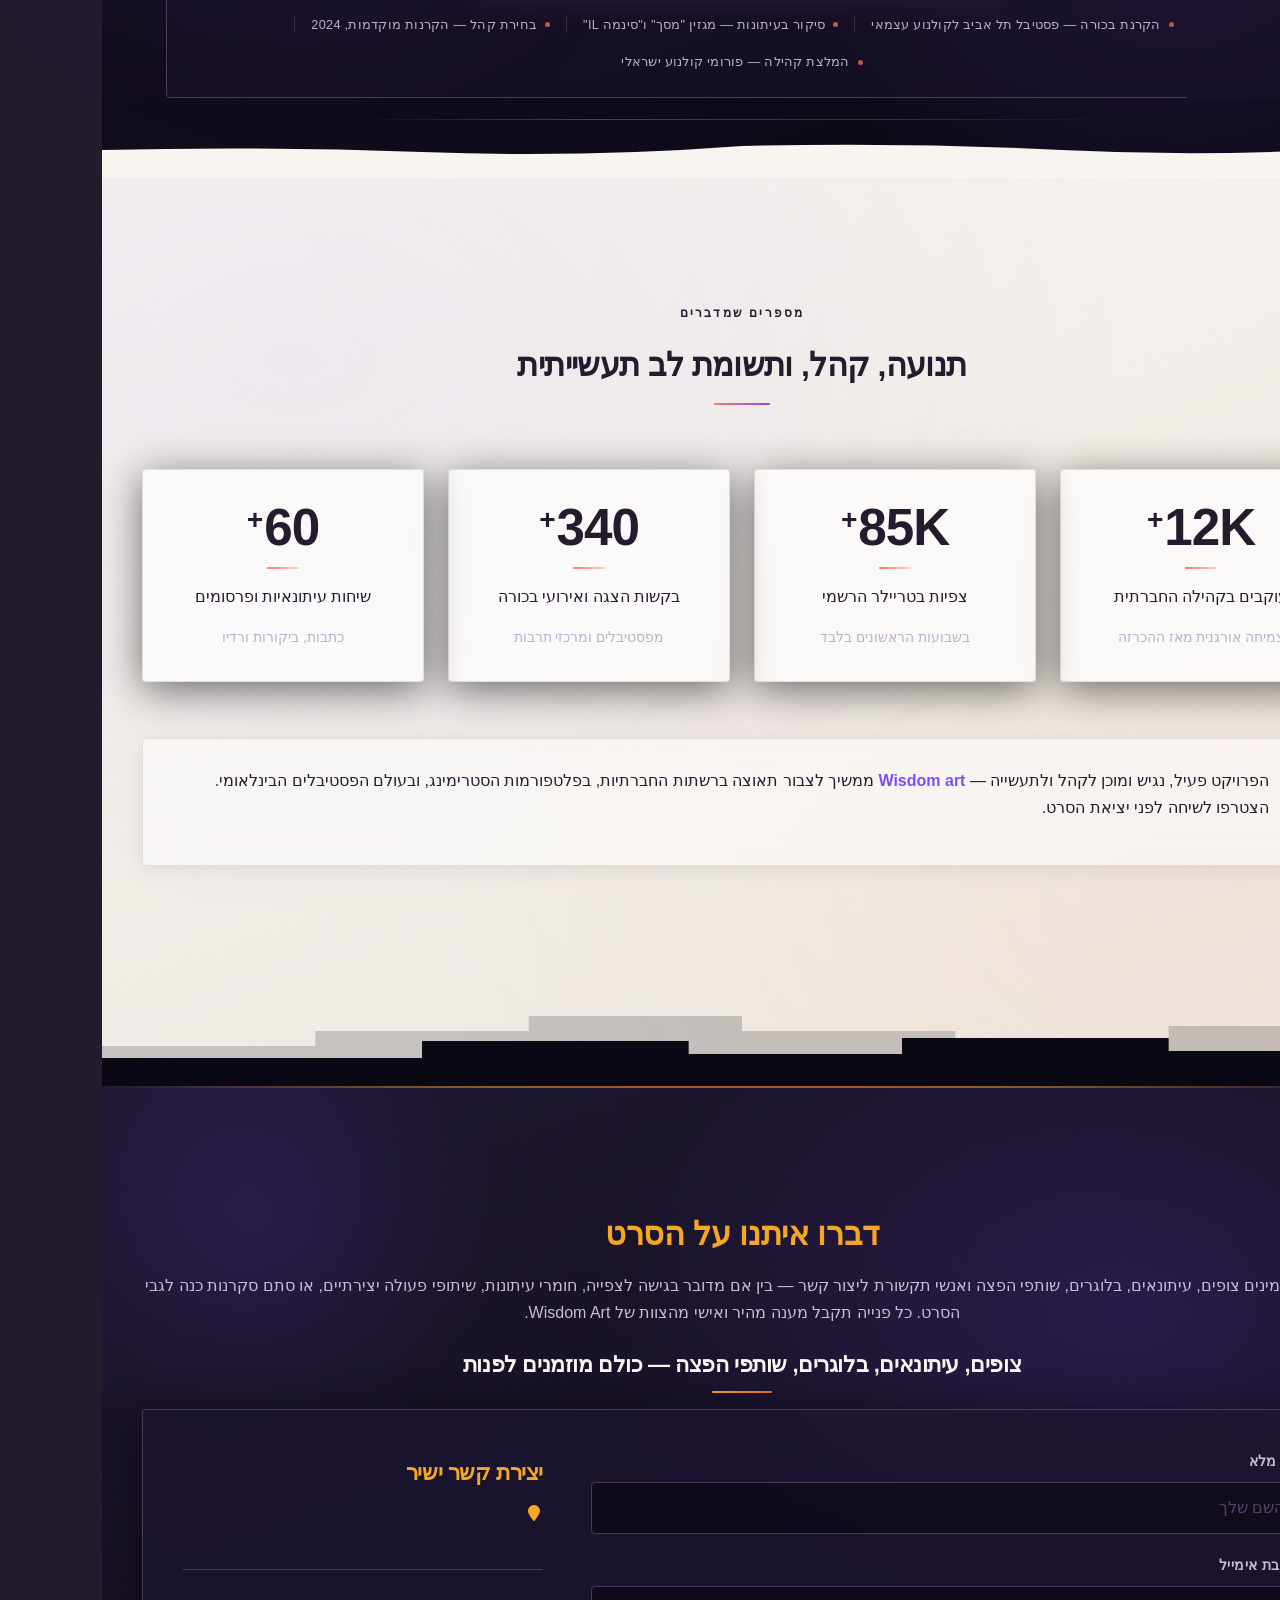
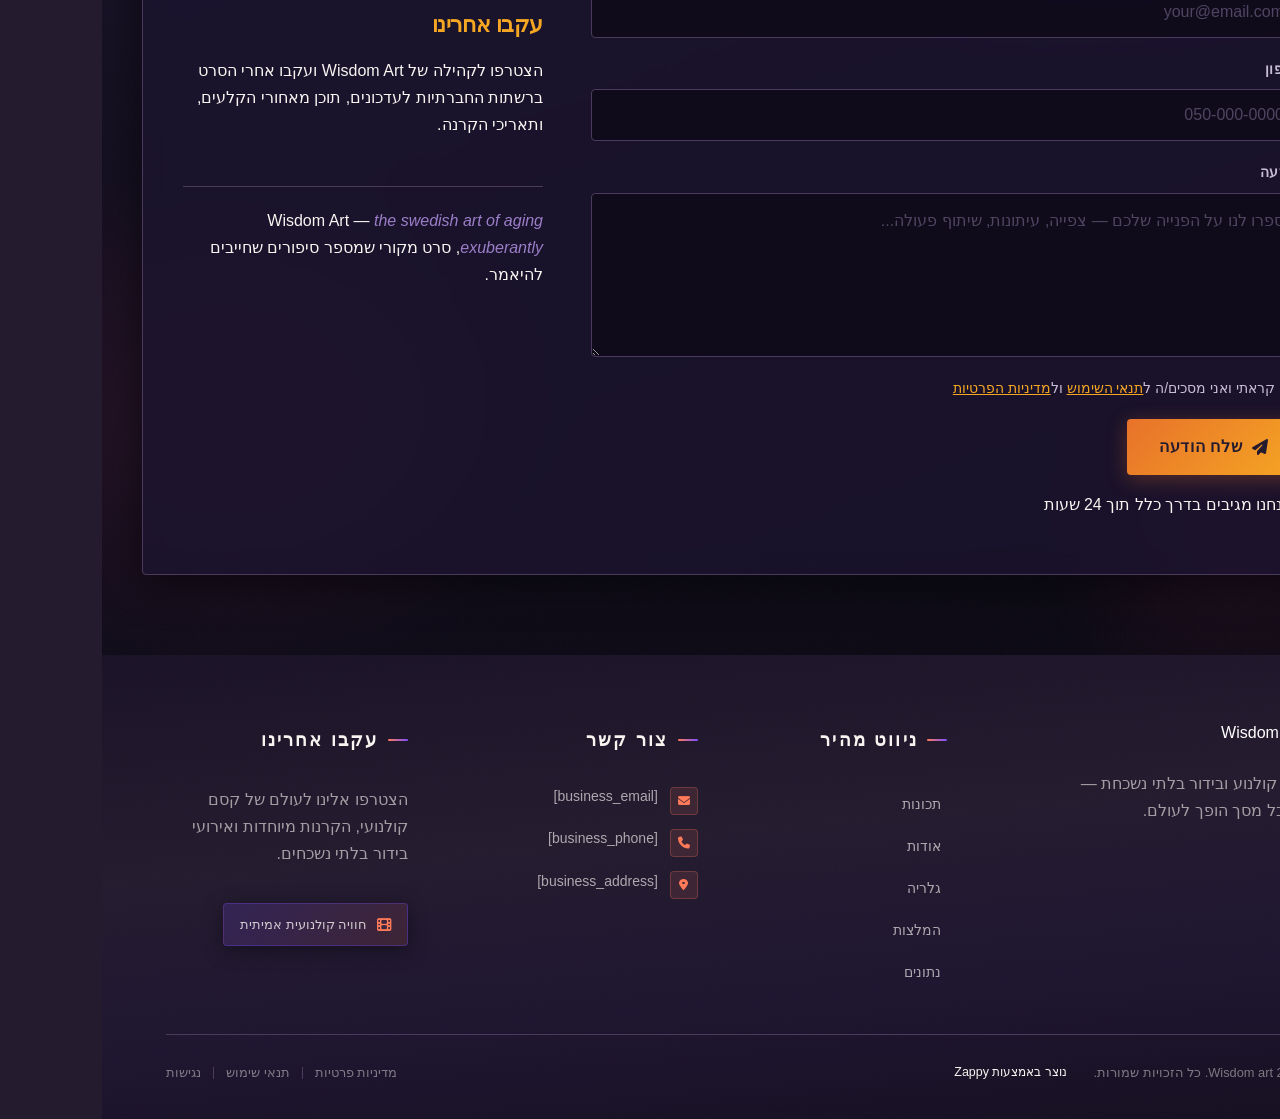
==== commit ee46aa16: "Incremental sync: 1 page(s) — text_edit" ====
--- a/index.html
+++ b/index.html
@@ -1148,15 +1148,15 @@
           <div class="tile-hover-overlay" aria-hidden="true"></div>
         </div>
         <figcaption class="tile-caption">
-          <span class="caption-label">מוטיב</span>
-          <h3 class="caption-title">סמל שחוזר על עצמו</h3>
+          <p><span class="caption-label">מוטיב</span>
+          </p><h3 class="caption-title" style="">Thanks to Grok</h3>
         </figcaption>
       </figure>
 
       <!-- Medium tile 2 -->
       <figure class="gallery-tile tile-medium tile-medium-2" data-grid-item-index="3" style="overflow: hidden !important;">
         <div class="tile-image-wrap">
-          <div data-zappy-zoom-wrapper="true" data-element-id="img-1778433034699-t0g581e58" data-element-type="image" data-zappy-zoom-wrapper-width="351px" data-zappy-zoom-wrapper-height="210px" data-zappy-zoom-wrapper-width-mode="px" data-zappy-zoom-wrapper-align="center" style="position: relative !important; overflow: hidden !important; width: 351px !important; max-width: 100% !important; margin-left: auto !important; margin-right: auto !important; height: 210px !important; display: block !important;" data-zappy-zoom-clip="true" data-zappy-wrapper-margins-applied="true"><img data-placeholder="index-gallery-image-4" data-context="Cinematic film still of an interior location, a dimly lit room with strong directional light from a single window, creating dramatic shadows, vintage or contemporary art-house aesthetic, deep tones of midnight blue and warm gold, storytelling through environment" width="520" height="320" src="/assets/site-index-service-image-4-1778433796267-6rtoe9.webp?v=1778433798404" alt="לוקיישן פנימי — אור ואפלה דרמטיים" data-element-type="image" data-element-id="img-1778433034699-t0g581e58" style="object-position: 50% 33% !important; display: block; width: 350.578px !important; height: 210.344px !important; object-fit: cover !important; max-width: 100% !important; margin: 0px !important;" data-zappy-original-width="350.5777893066406" data-zappy-original-height="210.34445190429688" data-zappy-object-position="50% 33%" data-zappy-zoom="1"></div>
+          <div data-zappy-zoom-wrapper="true" data-element-id="img-1778433034699-t0g581e58" data-element-type="image" data-zappy-zoom-wrapper-width="351px" data-zappy-zoom-wrapper-height="210px" data-zappy-zoom-wrapper-width-mode="px" data-zappy-zoom-wrapper-align="center" style="position: relative !important; overflow: hidden !important; width: 351px !important; max-width: 100% !important; margin-left: auto !important; margin-right: auto !important; height: 210px !important; display: block !important;" data-zappy-zoom-clip="true" data-zappy-wrapper-margins-applied="true"><img data-placeholder="index-gallery-image-4" data-context="Cinematic film still of an interior location, a dimly lit room with strong directional light from a single window, creating dramatic shadows, vintage or contemporary art-house aesthetic, deep tones of midnight blue and warm gold, storytelling through environment" width="520" height="320" src="/assets/site-index-service-image-4-1778433796267-6rtoe9.webp?v=1778433798404" alt="לוקיישן פנימי — אור ואפלה דרמטיים" data-element-type="image" data-element-id="img-1778433034699-t0g581e58" style="object-position: 50% 33% !important; width: 100% !important; height: 100% !important; object-fit: cover !important; max-width: none !important; display: block !important; margin: 0px !important; left: 0% !important; top: 0% !important; max-height: none !important;" data-zappy-original-width="350.5777893066406" data-zappy-original-height="210.34445190429688" data-zappy-object-position="50% 33%" data-zappy-zoom="1"></div>
           <div class="tile-hover-overlay" aria-hidden="true"></div>
         </div>
         <figcaption class="tile-caption">
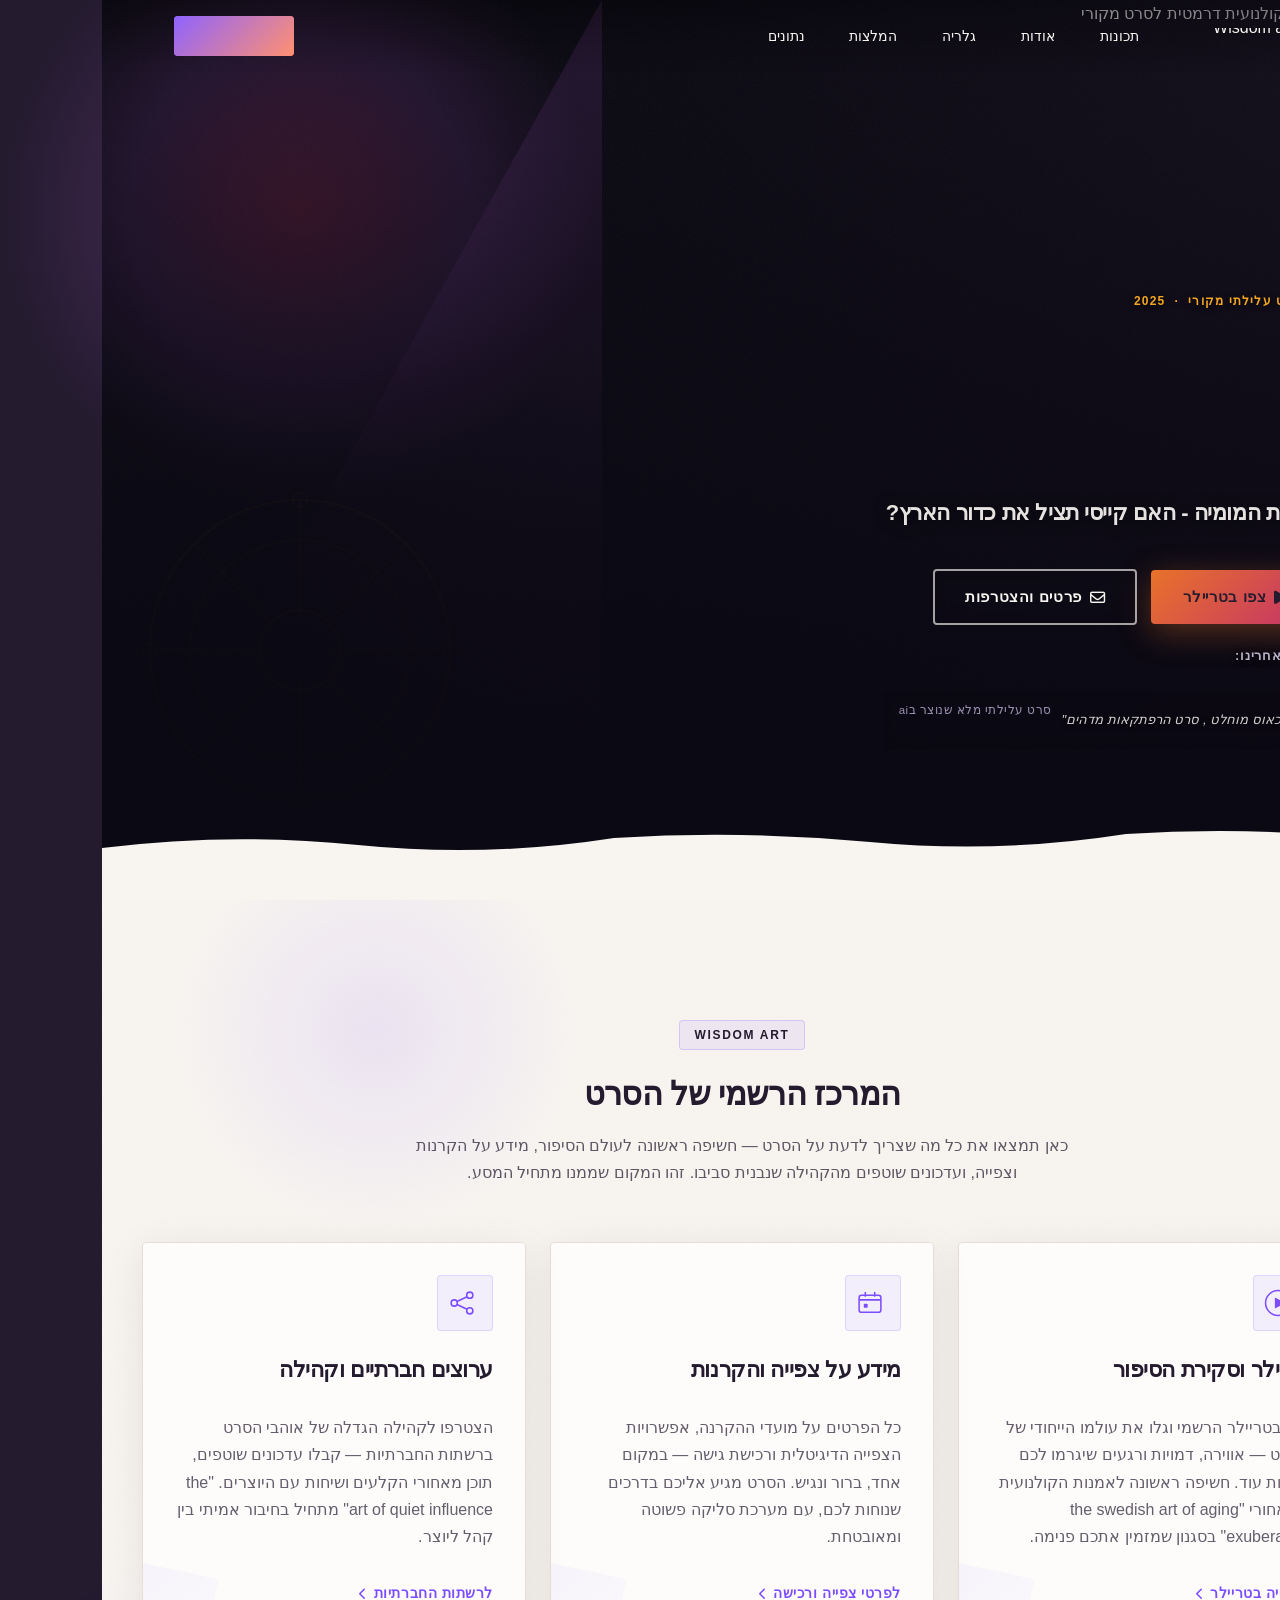
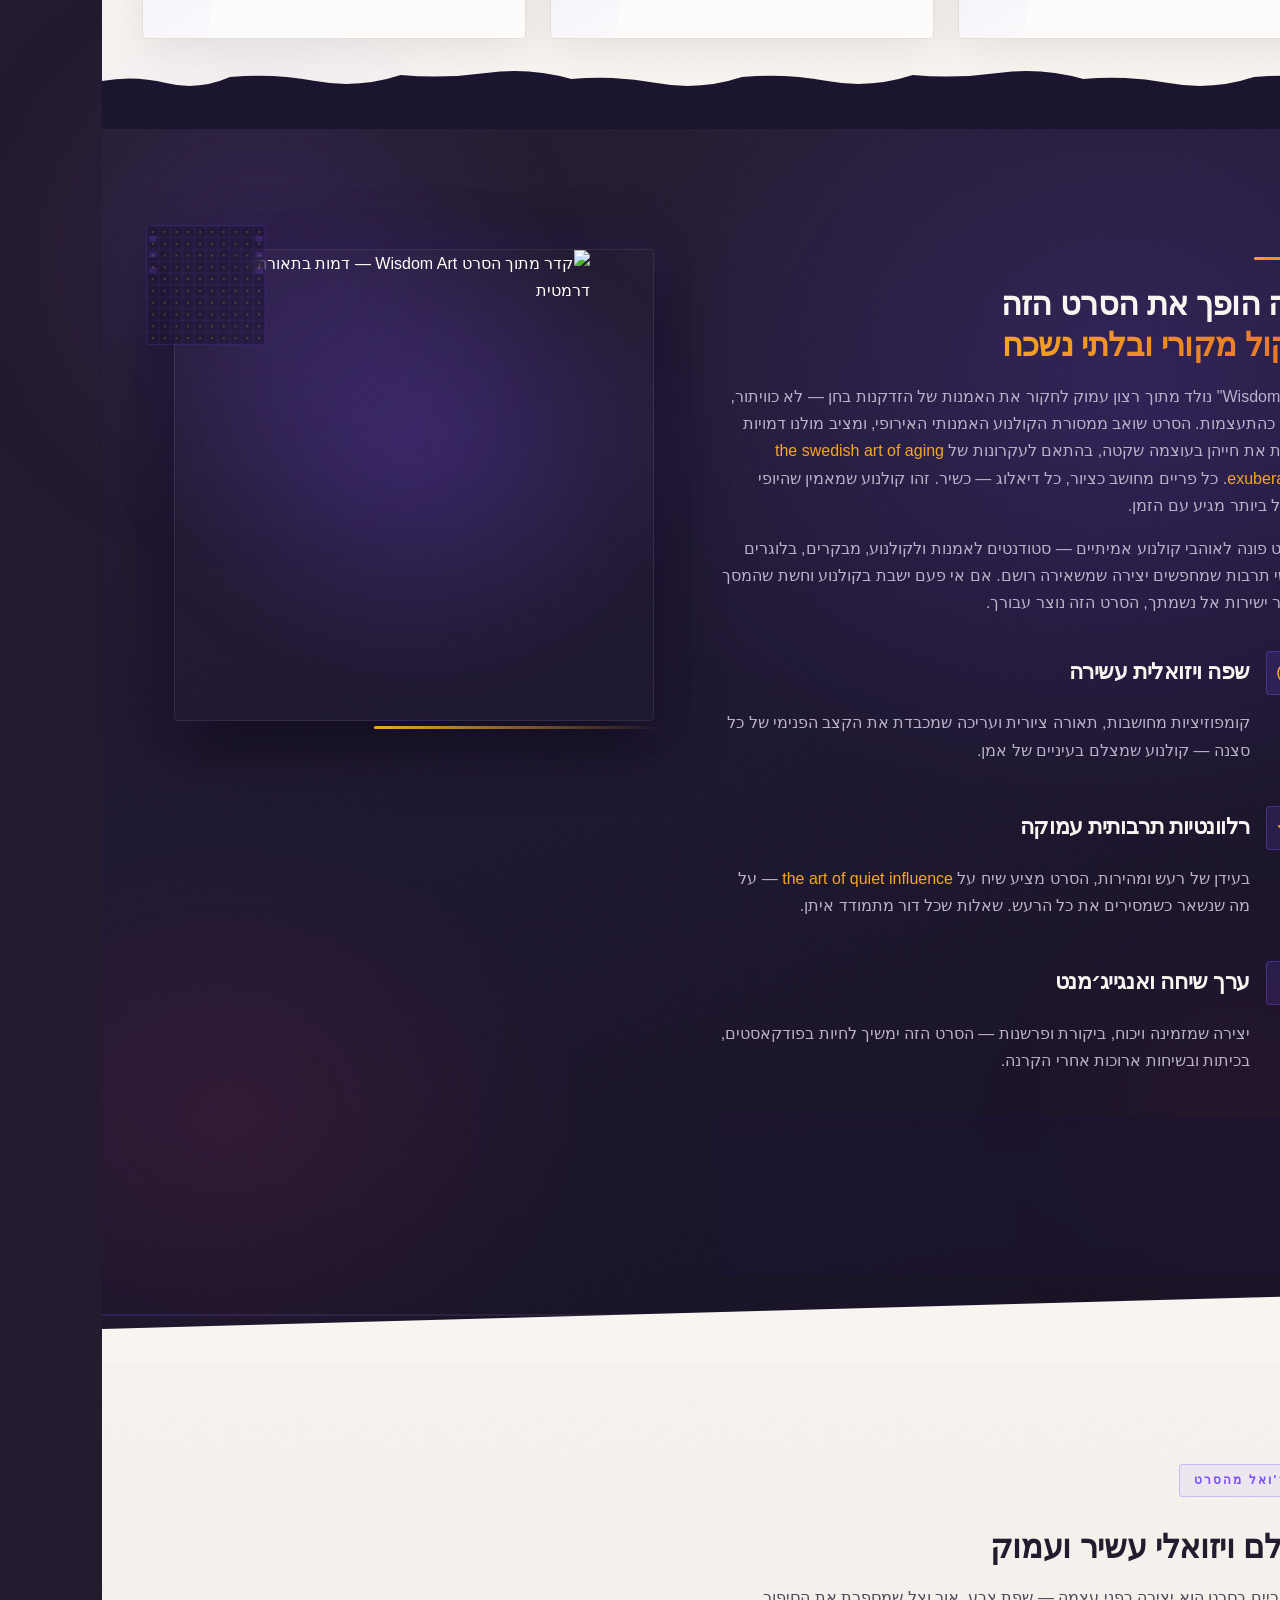
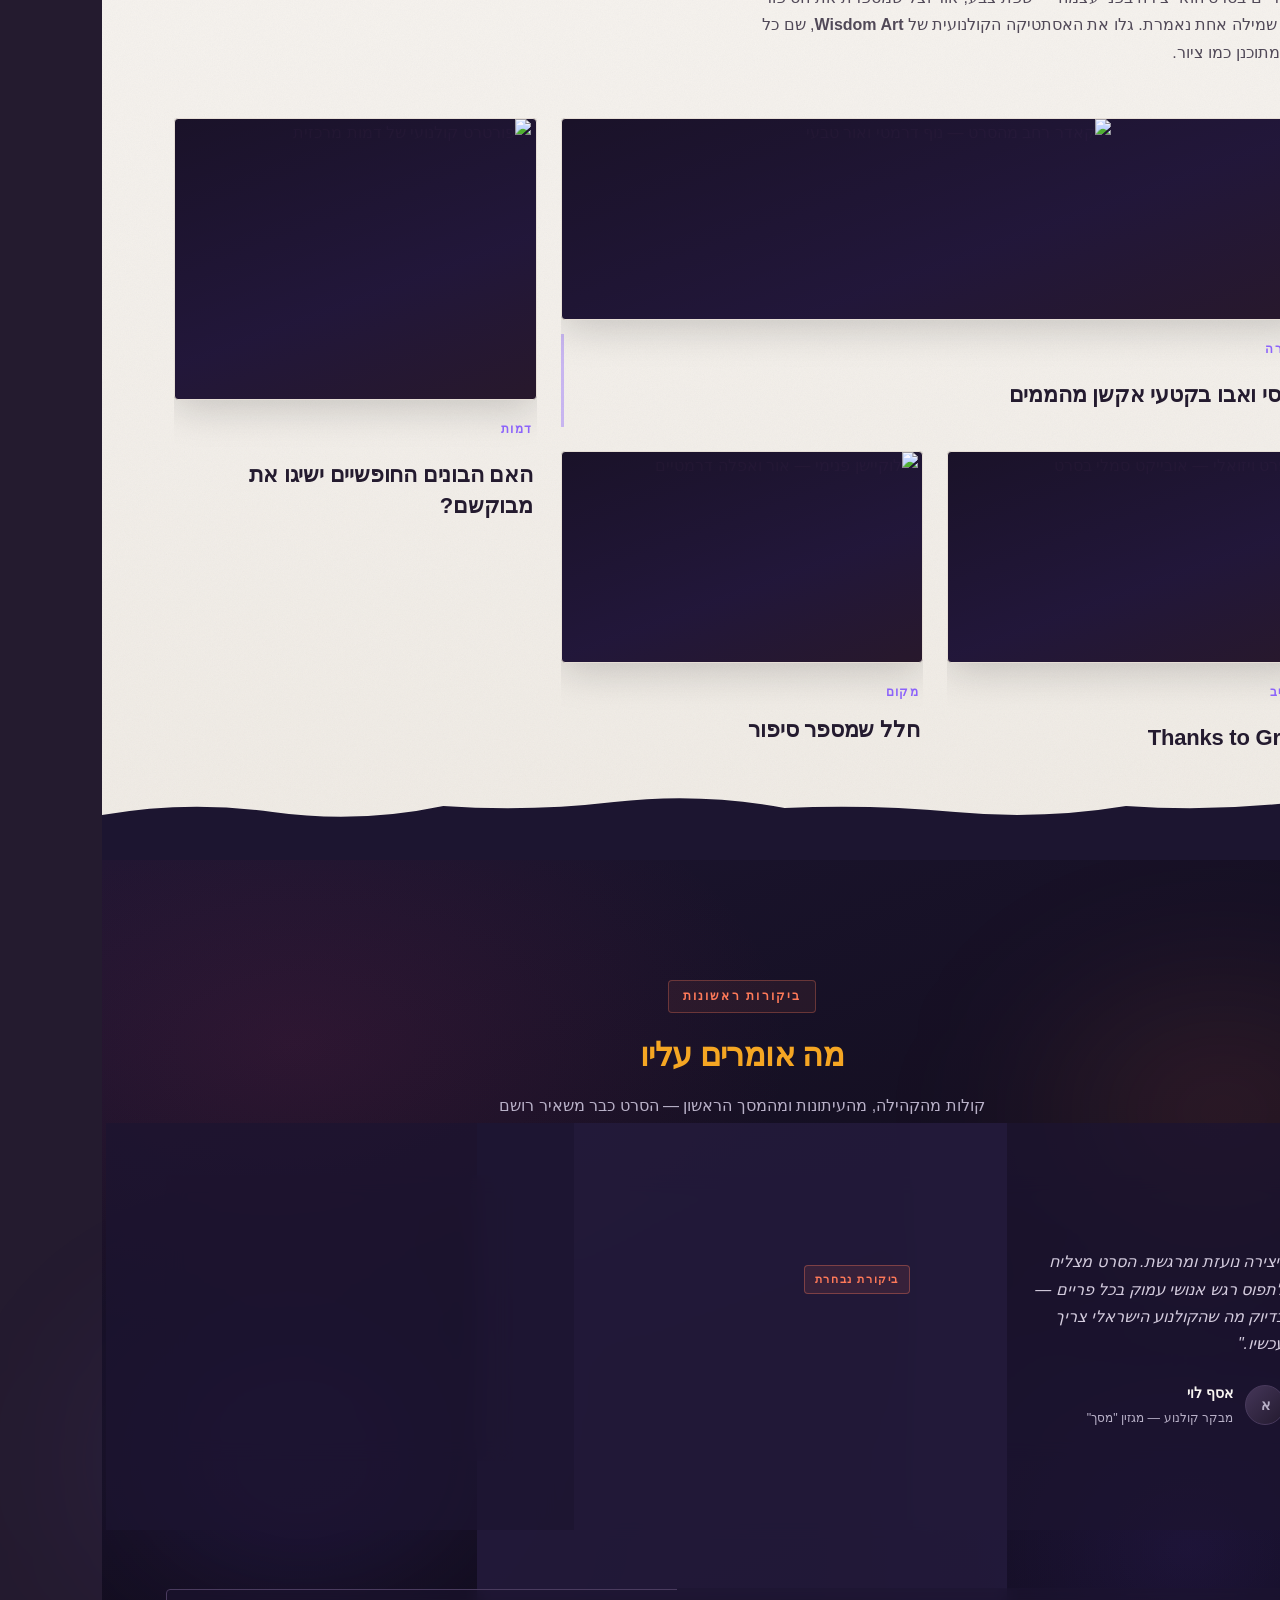
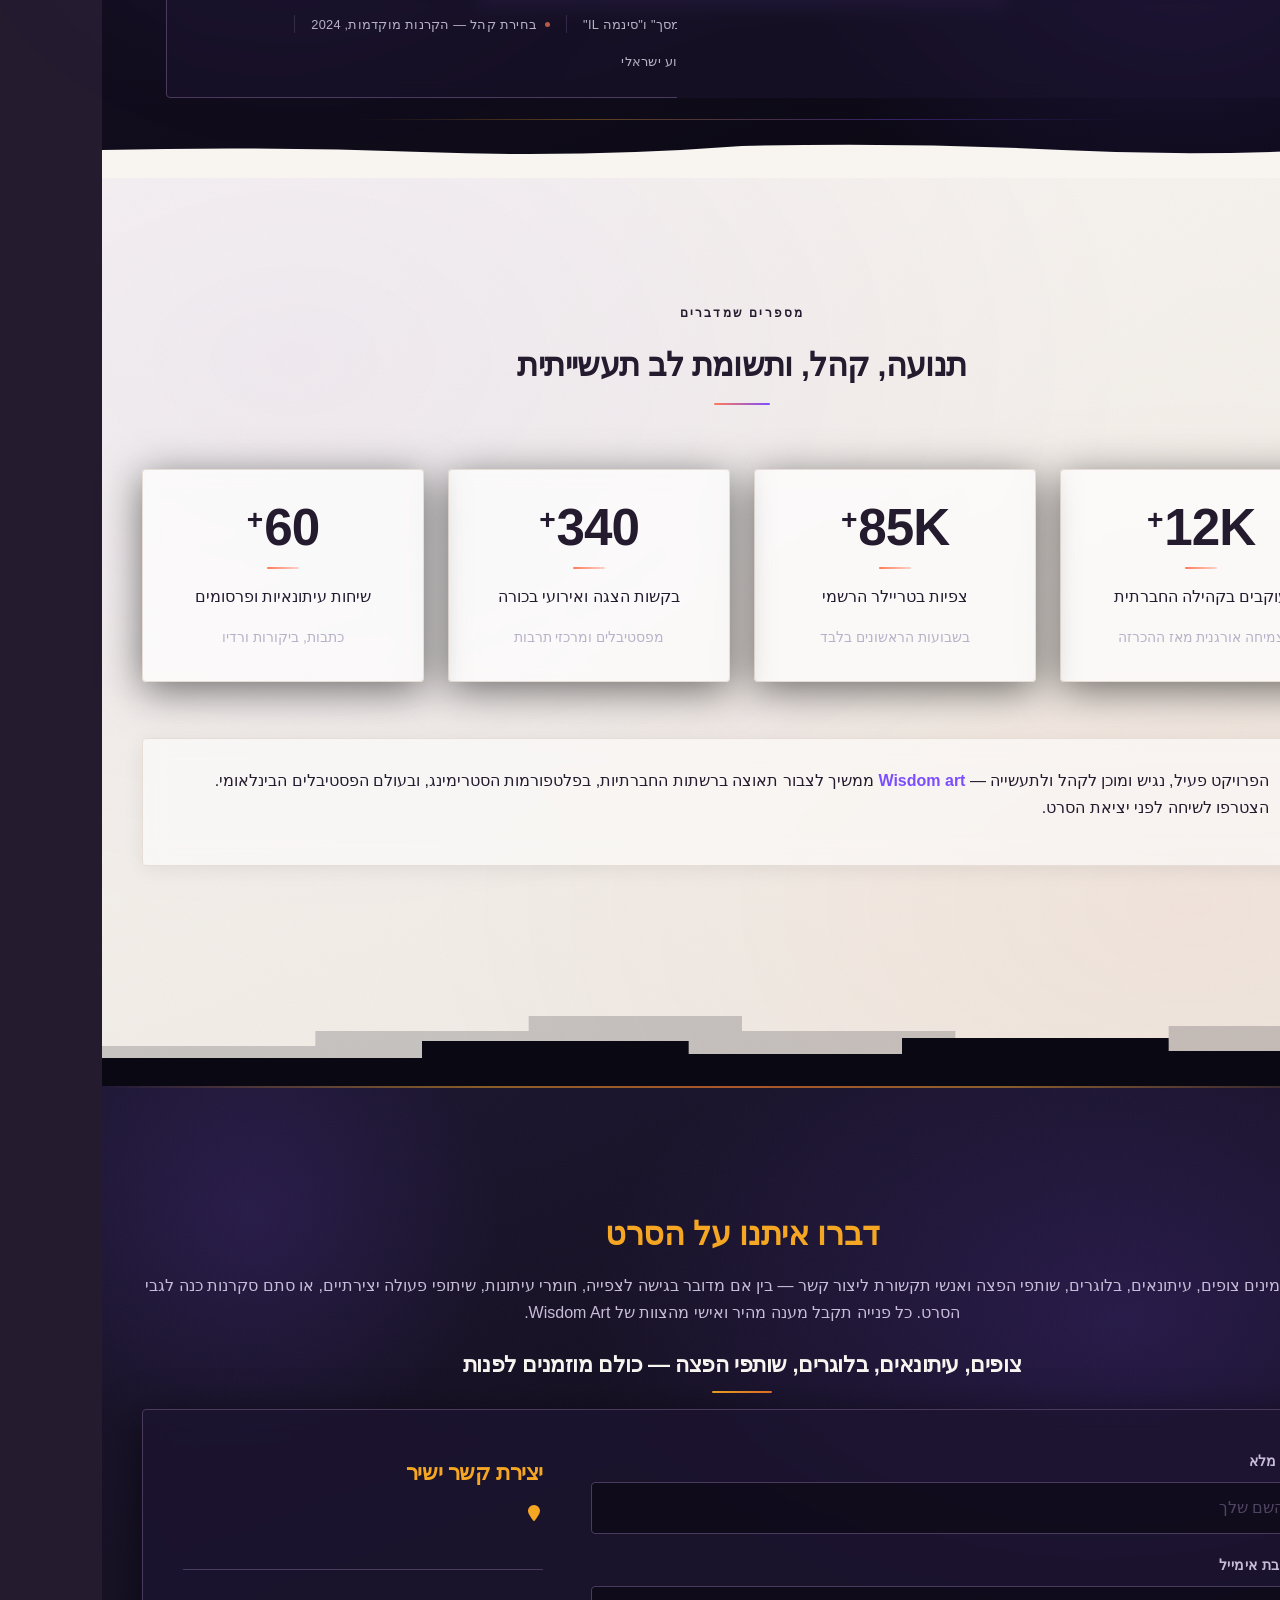
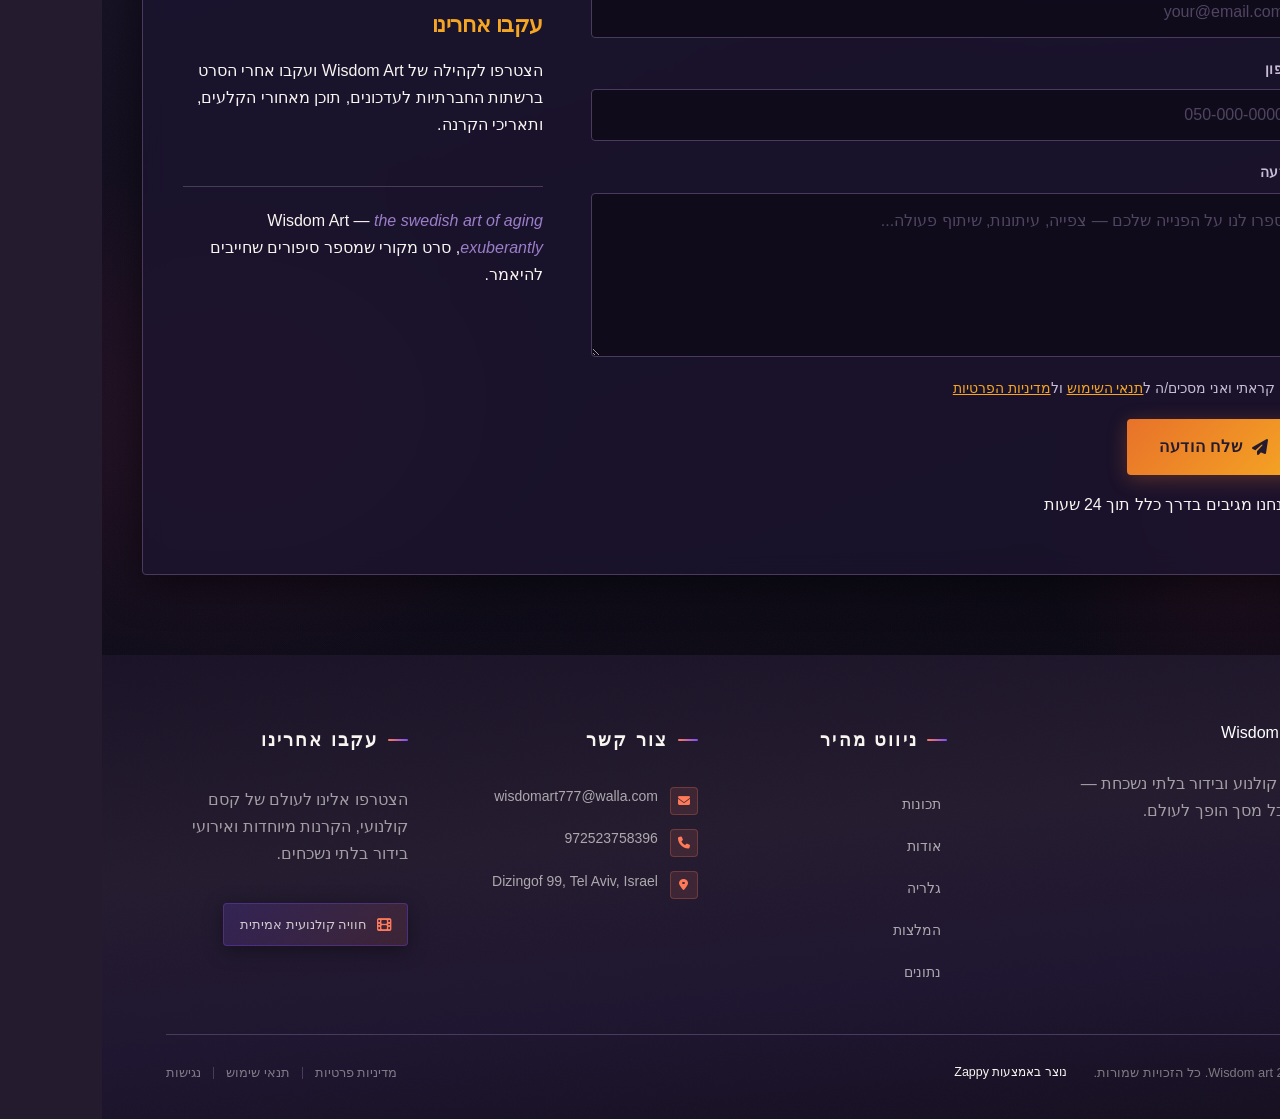
==== commit 3ac03dfc: "Background sync: Progressive GitHub Sync" ====
--- a/index.html
+++ b/index.html
@@ -348,7 +348,7 @@
     </svg>
   </button>
 
-  <button class="phone-header-btn" data-phone="[business_phone]" aria-label="Call">
+  <button class="phone-header-btn" data-phone="972523758396" aria-label="Call">
     <svg width="20" height="20" viewBox="0 0 24 24" fill="currentColor">
       <path d="M22 16.92v3a2 2 0 0 1-2.18 2 19.79 19.79 0 0 1-8.63-3.07 19.5 19.5 0 0 1-6-6 19.79 19.79 0 0 1-3.07-8.67A2 2 0 0 1 4.11 2h3a2 2 0 0 1 2 1.72 12.84 12.84 0 0 0 .7 2.81 2 2 0 0 1-.45 2.11L8.09 9.91a16 16 0 0 0 6 6l1.27-1.27a2 2 0 0 1 2.11-.45 12.84 12.84 0 0 0 2.81.7A2 2 0 0 1 22 16.92z"></path>
     </svg>
@@ -770,7 +770,7 @@
         const phoneLinks = document.querySelectorAll('a[href^="tel:"]');
         const phoneNumber = phoneLinks.length > 0 
           ? phoneLinks[0].getAttribute('href').replace('tel:', '')
-          : '[business_phone]';
+          : '972523758396';
         
         window.location.href = 'tel:' + phoneNumber;
         console.log('[Navbar] Phone button clicked');
@@ -843,7 +843,7 @@
       </div>
 
       <!-- Main Headline -->
-      <h1 class="index-hero-h1" style=""><font color="#241b2f"><span style="-webkit-text-fill-color: rgba(0, 0, 0, 0);">נקמת המומיהנ</span></font></h1>
+      <h1 class="index-hero-h1" ><font color="#241b2f"><span style="-webkit-text-fill-color: rgba(0, 0, 0, 0);">נקמת המומיהנ</span></font></h1>
 
       <!-- Supporting Subtitle -->
       <h3 class="index-hero-h3" style="text-align: center;">נקמת המומיה - האם קייסי תציל את כדור הארץ?</h3>
@@ -866,16 +866,16 @@
         
         
         
-        <a href="https://youtube.com" target="_blank" rel="noopener" class="index-hero-social-link" aria-label="יוטיוב">
+        <a href="#" target="_blank" rel="noopener" class="index-hero-social-link" aria-label="יוטיוב" style="display:none !important;">
           <i class="fa-brands fa-youtube" data-element-type="icon" data-element-id="icon-1778433034697-f1ry2ai2r" data-icon-type="fontawesome"></i>
         </a>
       </div>
 
       <!-- Critic Quote Fragment -->
-      <div class="index-hero-quote" style="">
+      <div class="index-hero-quote" >
         <i class="fa-solid fa-quote-right index-hero-quote-icon" style="cursor: pointer;"></i>
-        <span style="">כאוס מוחלט , סרט הרפתקאות מדהים"</span>
-        <span class="index-hero-quote-source" style="">סרט עלילתי מלא שנוצר בai<br><br></span>
+        <span >כאוס מוחלט , סרט הרפתקאות מדהים"</span>
+        <span class="index-hero-quote-source" >סרט עלילתי מלא שנוצר בai<br><br></span>
       </div>
 
     </div>
@@ -1125,7 +1125,7 @@
         </div>
         <figcaption class="tile-caption">
           <p><span class="caption-label">אווירה</span>
-          </p><h3 class="caption-title" style="">קייסי ואבו בקטעי אקשן מהממים</h3>
+          </p><h3 class="caption-title" >קייסי ואבו בקטעי אקשן מהממים</h3>
         </figcaption>
       </figure>
 
@@ -1137,7 +1137,7 @@
         </div>
         <figcaption class="tile-caption">
           <p><span class="caption-label">דמות</span>
-          </p><h3 class="caption-title" style="">האם הבונים החופשיים ישיגו את מבוקשם?</h3>
+          </p><h3 class="caption-title" >האם הבונים החופשיים ישיגו את מבוקשם?</h3>
         </figcaption>
       </figure>
 
@@ -1149,7 +1149,7 @@
         </div>
         <figcaption class="tile-caption">
           <p><span class="caption-label">מוטיב</span>
-          </p><h3 class="caption-title" style="">Thanks to Grok</h3>
+          </p><h3 class="caption-title" >Thanks to Grok</h3>
         </figcaption>
       </figure>
 
@@ -1479,7 +1479,7 @@
 </section>
   </main>
   
-  <footer class="site-footer"><div class="footer-grain"></div><div class="footer-inner"><div class="footer-top"><div class="footer-col footer-col--brand"><div class="footer-logo-wrap"><img src="/assets/wisdom-art-logo.webp" alt="Wisdom art" class="logo"></div><p class="footer-tagline">חוויית קולנוע ובידור בלתי נשכחת — שבה כל מסך הופך לעולם.</p><div class="footer-social"></div></div><div class="footer-col footer-col--links"><h4 class="footer-heading"><span class="footer-heading-line"></span>ניווט מהיר</h4><ul class="footer-nav"><li><a href="#features">תכונות</a></li><li><a href="#about">אודות</a></li><li><a href="#gallery">גלריה</a></li><li><a href="#testimonials">המלצות</a></li><li><a href="#stats">נתונים</a></li></ul></div><div class="footer-col footer-col--contact"><h4 class="footer-heading"><span class="footer-heading-line"></span>צור קשר</h4><ul class="footer-contact"><li><span class="contact-icon"><i class="fas fa-envelope"></i></span><span class="contact-text"><a href="mailto:[business_email]">[business_email]</a></span></li><li><span class="contact-icon"><i class="fas fa-phone"></i></span><span class="contact-text"><a href="tel:[business_phone]">[business_phone]</a></span></li><li><a href="/"><span class="contact-icon"><i class="fas fa-map-marker-alt"></i></span><span class="contact-text">[business_address]</span></a></li></ul></div><div class="footer-col footer-col--extra"><h4 class="footer-heading"><span class="footer-heading-line"></span>עקבו אחרינו</h4><p class="footer-follow-text">הצטרפו אלינו לעולם של קסם קולנועי, הקרנות מיוחדות ואירועי בידור בלתי נשכחים.</p><div class="footer-badge"><i class="fas fa-film"></i><span>חוויה קולנועית אמיתית</span></div></div></div><div class="footer-bottom"><div class="footer-bottom-left"><span class="footer-copy">© 2026 Wisdom art. כל הזכויות שמורות.</span><a href="https://zappy5.com" target="_blank" class="zappy-attribution">נוצר באמצעות Zappy</a></div><div class="footer-bottom-right"><nav class="footer-legal"><a href="/privacy">מדיניות פרטיות</a><span class="footer-legal-sep"></span><a href="/terms">תנאי שימוש</a><span class="footer-legal-sep"></span><a href="/accessibility">נגישות</a></nav></div></div></div></footer>
+  <footer class="site-footer"><div class="footer-grain"></div><div class="footer-inner"><div class="footer-top"><div class="footer-col footer-col--brand"><div class="footer-logo-wrap"><img src="/assets/wisdom-art-logo.webp" alt="Wisdom art" class="logo"></div><p class="footer-tagline">חוויית קולנוע ובידור בלתי נשכחת — שבה כל מסך הופך לעולם.</p><div class="footer-social"></div></div><div class="footer-col footer-col--links"><h4 class="footer-heading"><span class="footer-heading-line"></span>ניווט מהיר</h4><ul class="footer-nav"><li><a href="#features">תכונות</a></li><li><a href="#about">אודות</a></li><li><a href="#gallery">גלריה</a></li><li><a href="#testimonials">המלצות</a></li><li><a href="#stats">נתונים</a></li></ul></div><div class="footer-col footer-col--contact"><h4 class="footer-heading"><span class="footer-heading-line"></span>צור קשר</h4><ul class="footer-contact"><li><span class="contact-icon"><i class="fas fa-envelope"></i></span><span class="contact-text"><a href="mailto:wisdomart777@walla.com">wisdomart777@walla.com</a></span></li><li><span class="contact-icon"><i class="fas fa-phone"></i></span><span class="contact-text"><a href="tel:972523758396">972523758396</a></span></li><li><a href="/"><span class="contact-icon"><i class="fas fa-map-marker-alt"></i></span><span class="contact-text">Dizingof 99, Tel Aviv, Israel</span></a></li></ul></div><div class="footer-col footer-col--extra"><h4 class="footer-heading"><span class="footer-heading-line"></span>עקבו אחרינו</h4><p class="footer-follow-text">הצטרפו אלינו לעולם של קסם קולנועי, הקרנות מיוחדות ואירועי בידור בלתי נשכחים.</p><div class="footer-badge"><i class="fas fa-film"></i><span>חוויה קולנועית אמיתית</span></div></div></div><div class="footer-bottom"><div class="footer-bottom-left"><span class="footer-copy">© 2026 Wisdom art. כל הזכויות שמורות.</span><a href="https://zappy5.com" target="_blank" class="zappy-attribution">נוצר באמצעות Zappy</a></div><div class="footer-bottom-right"><nav class="footer-legal"><a href="/privacy">מדיניות פרטיות</a><span class="footer-legal-sep"></span><a href="/terms">תנאי שימוש</a><span class="footer-legal-sep"></span><a href="/accessibility">נגישות</a></nav></div></div></div></footer>
   
   
   
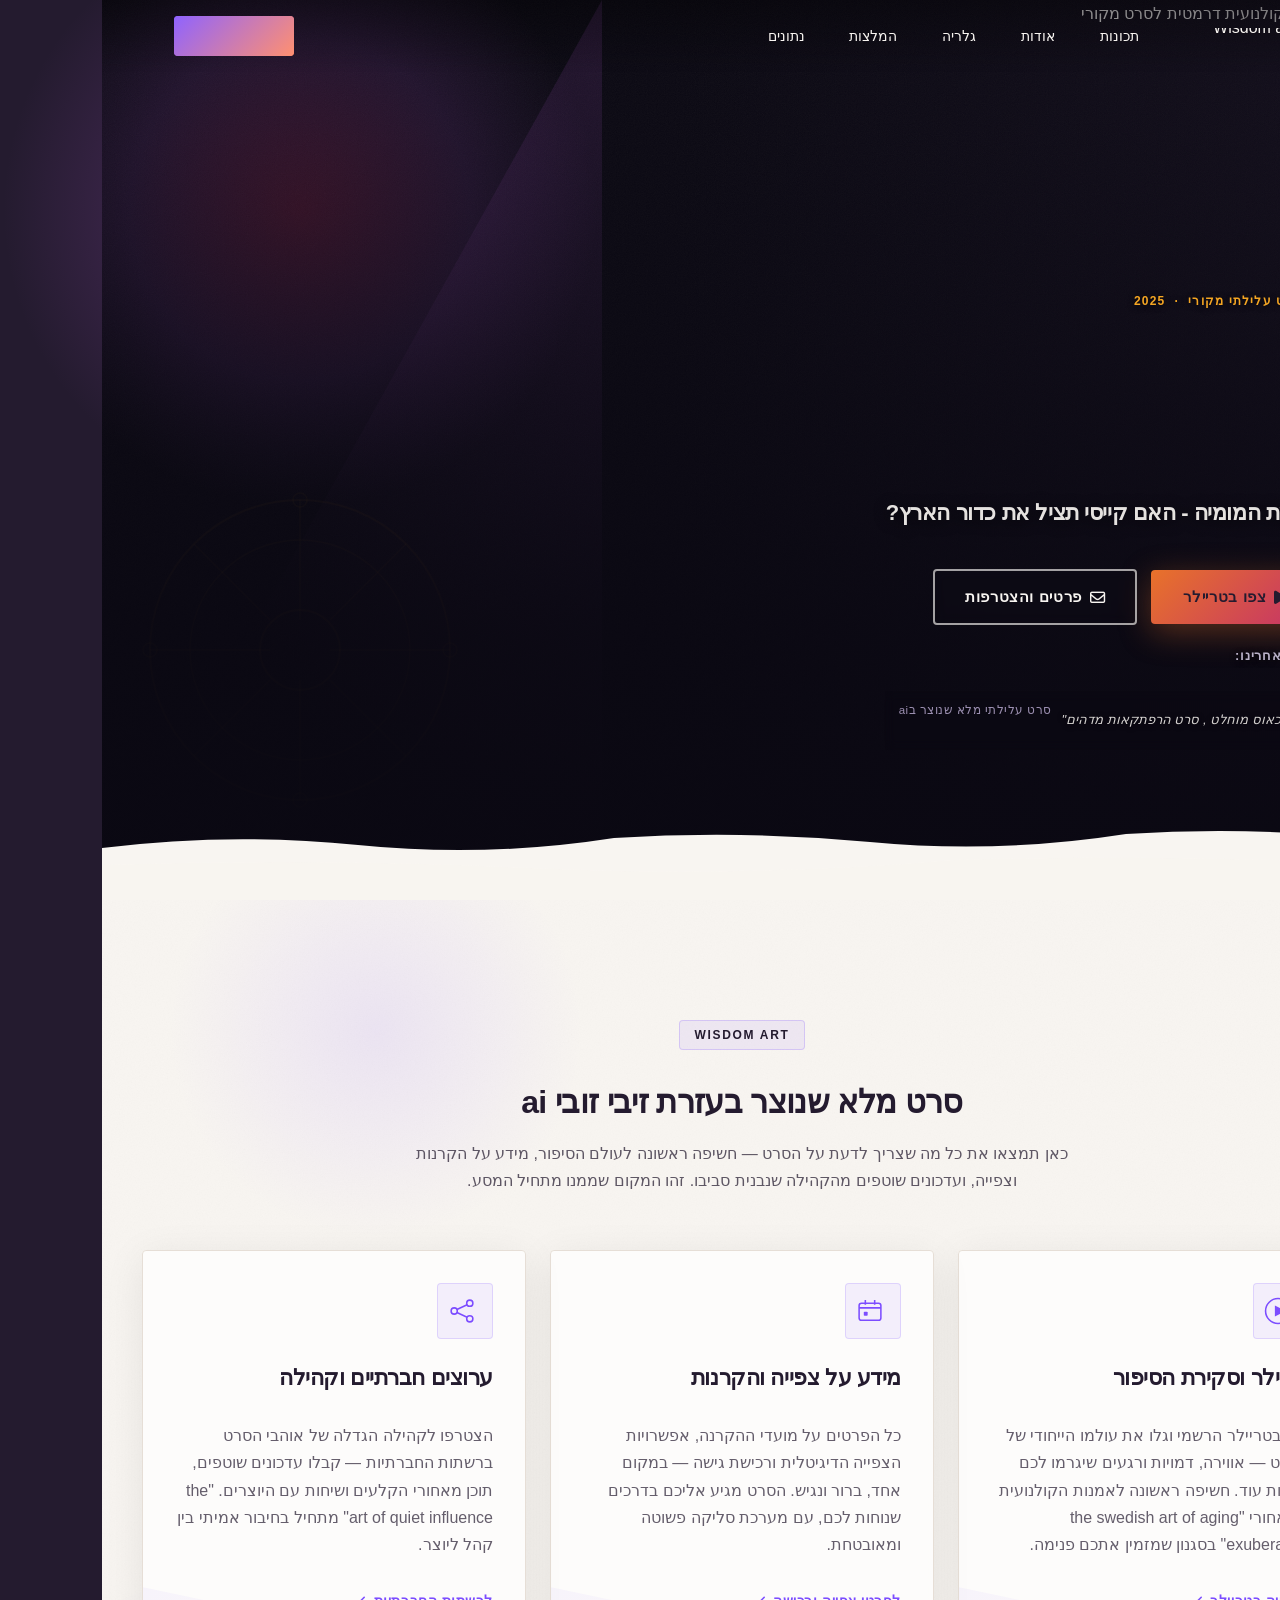
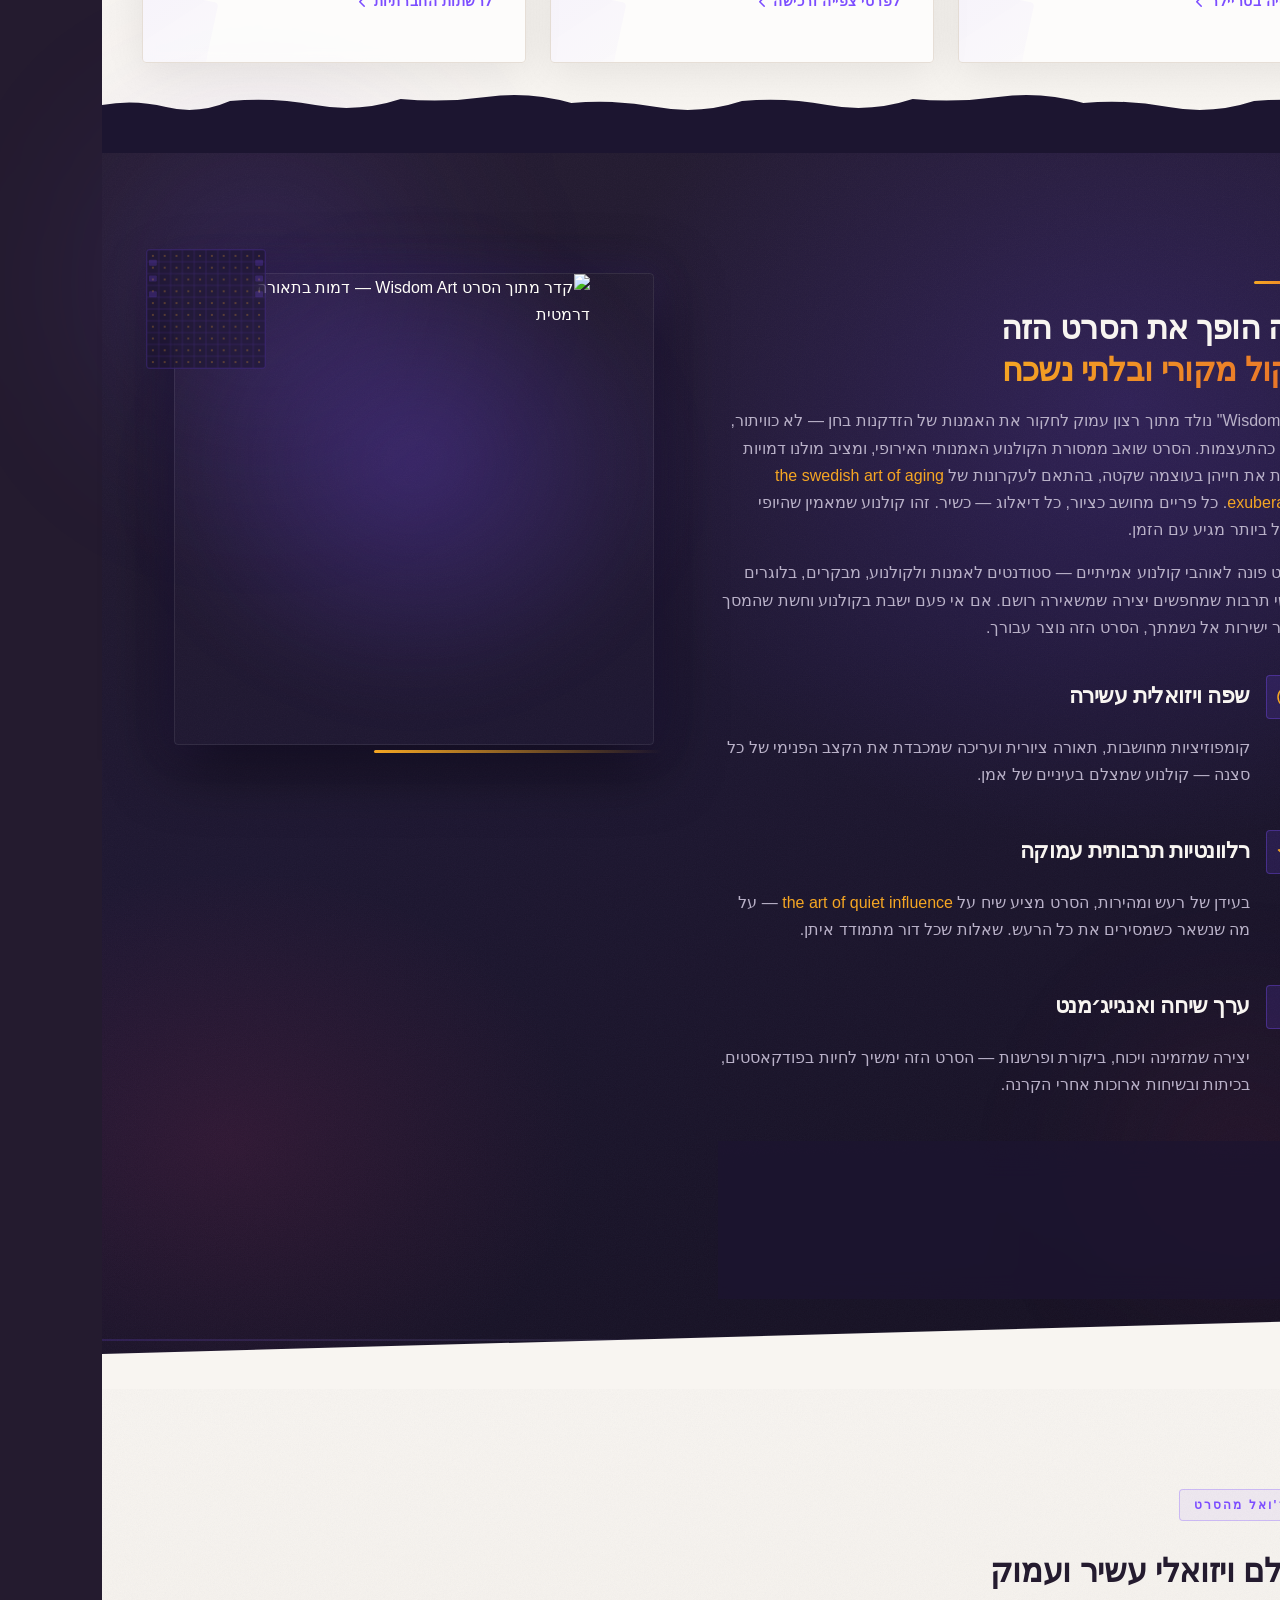
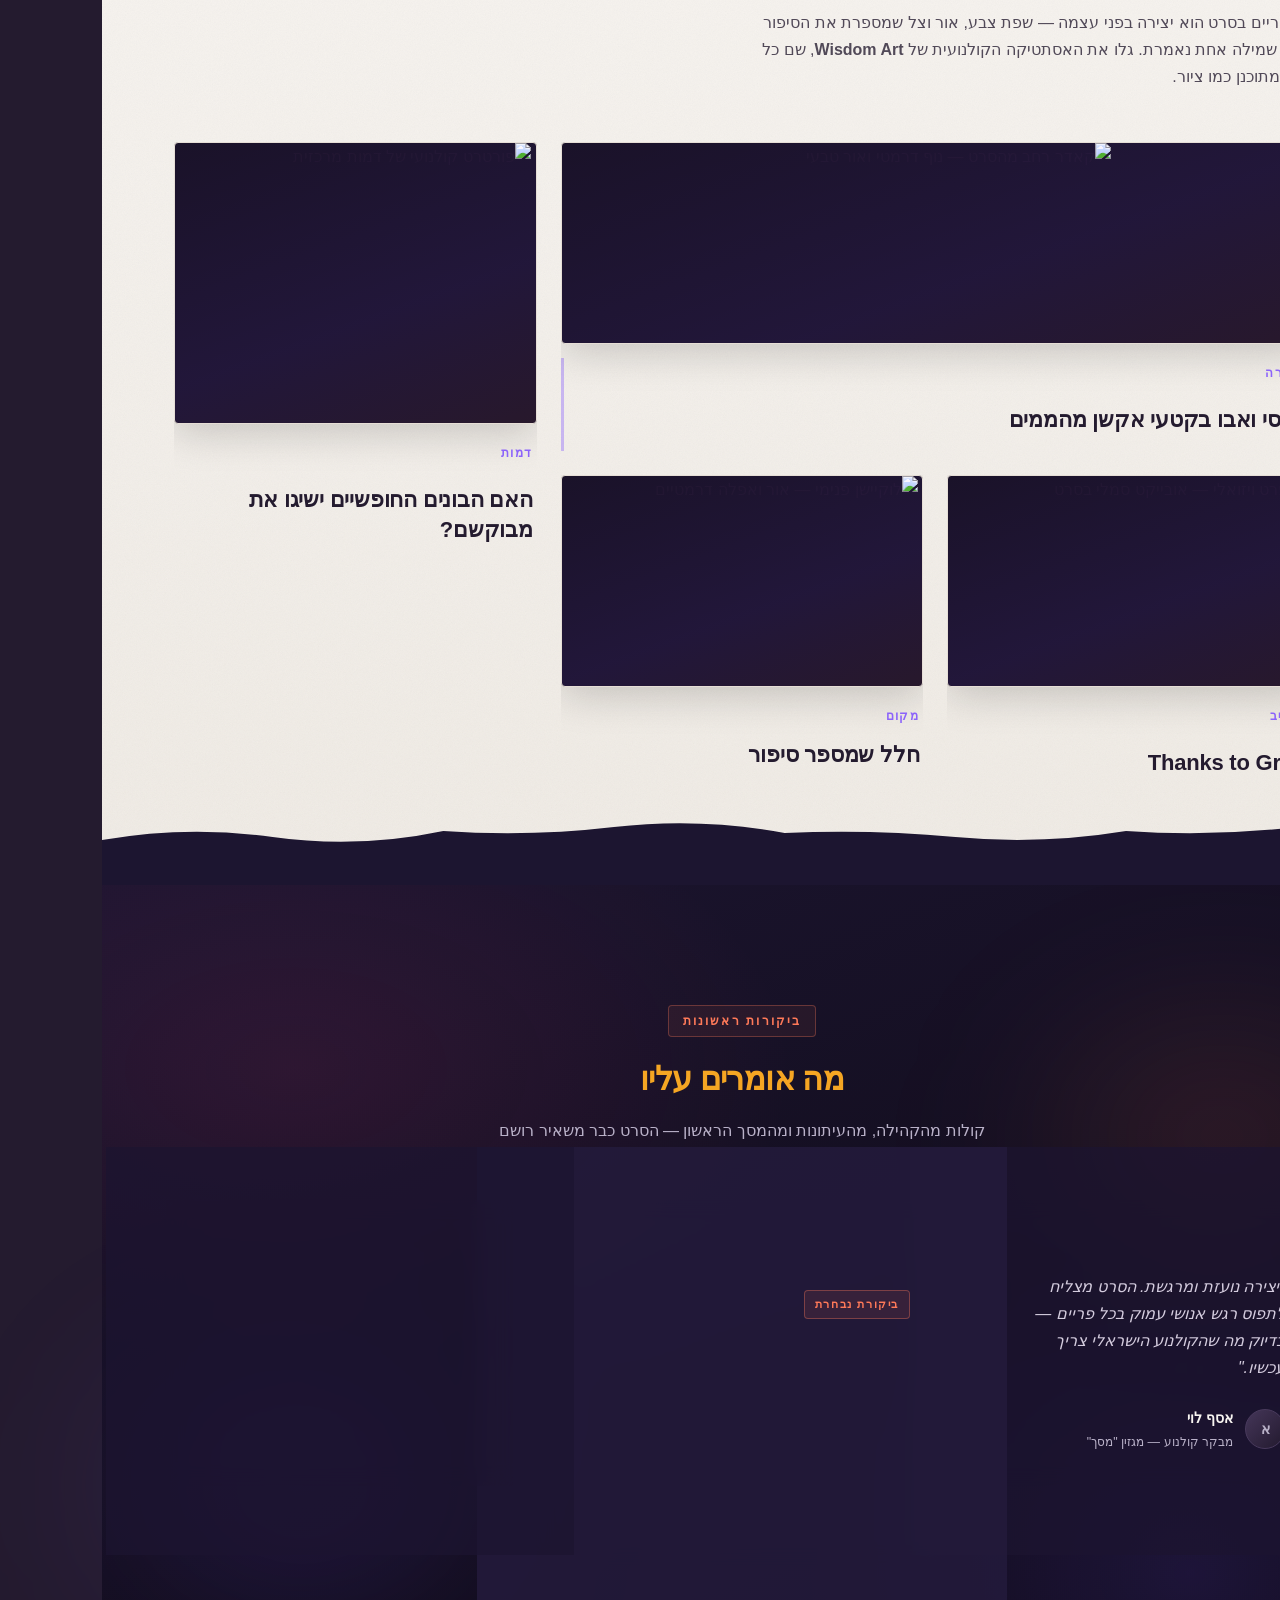
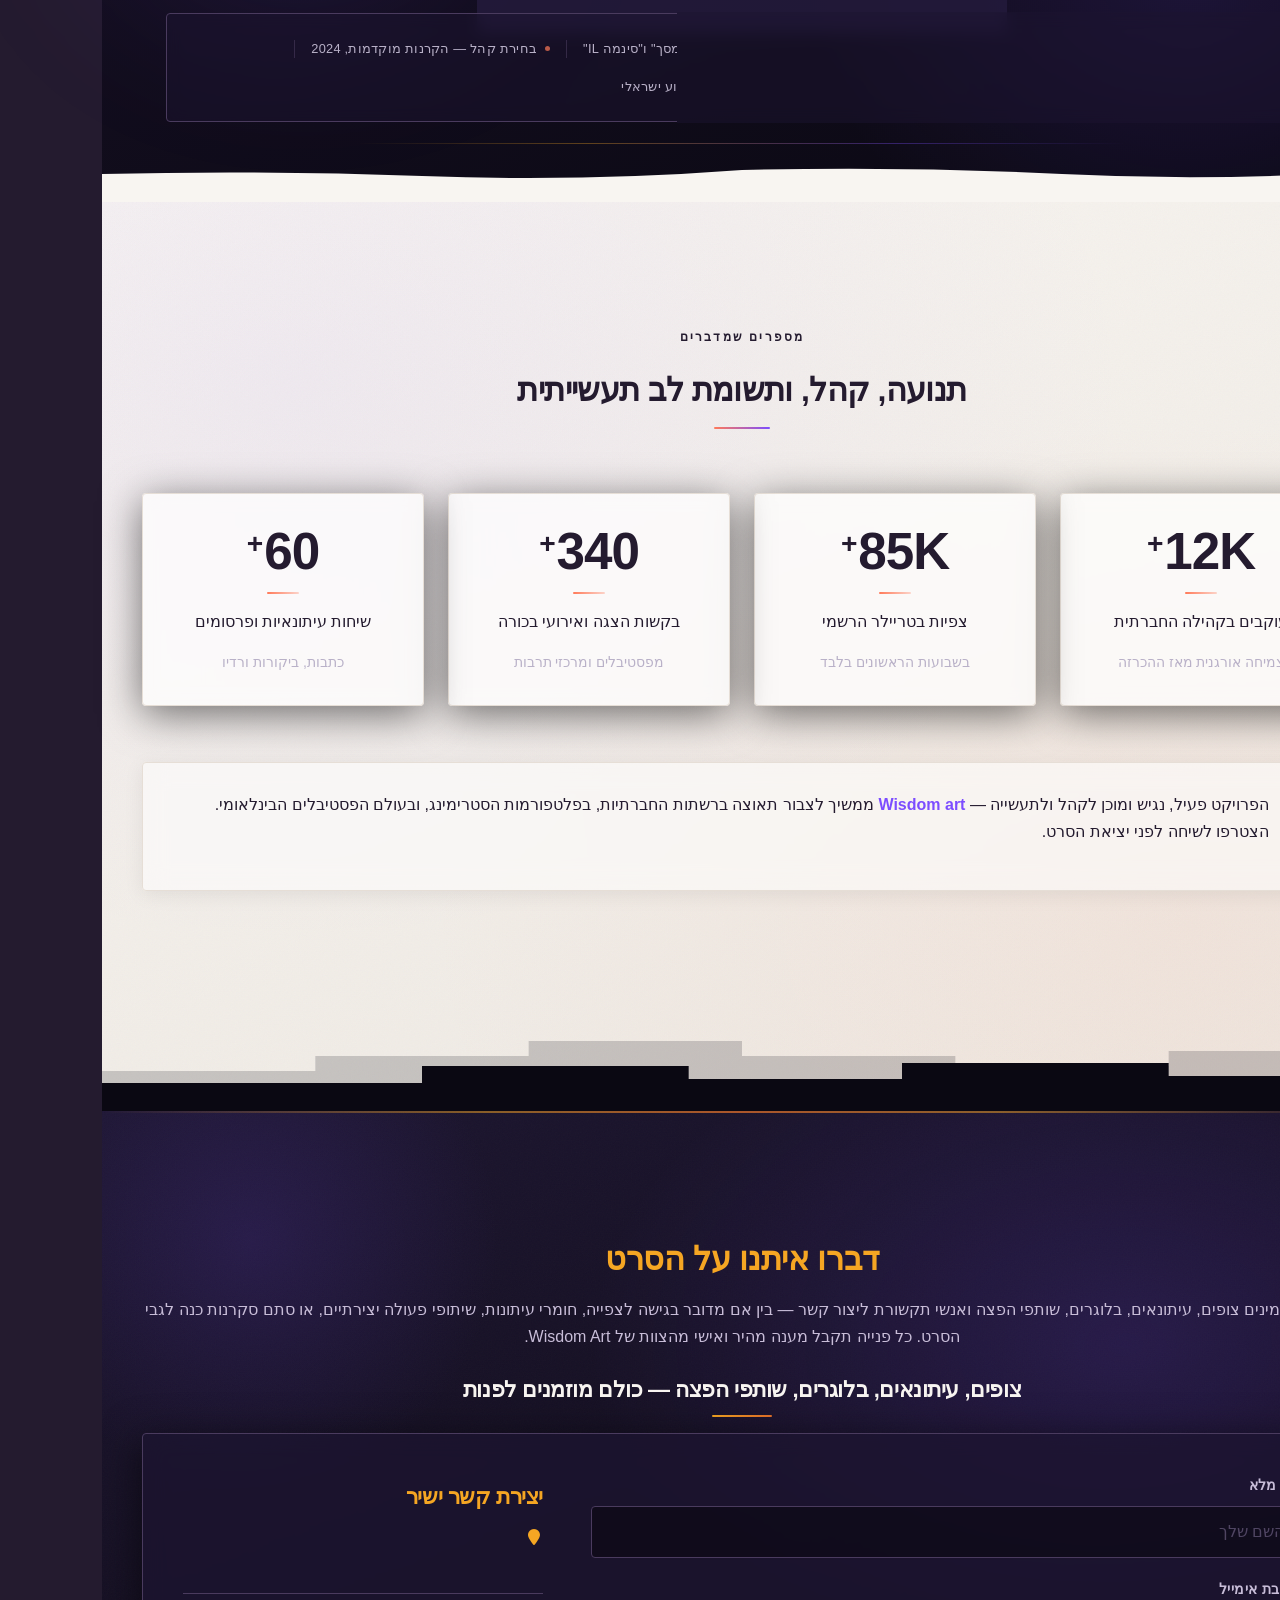
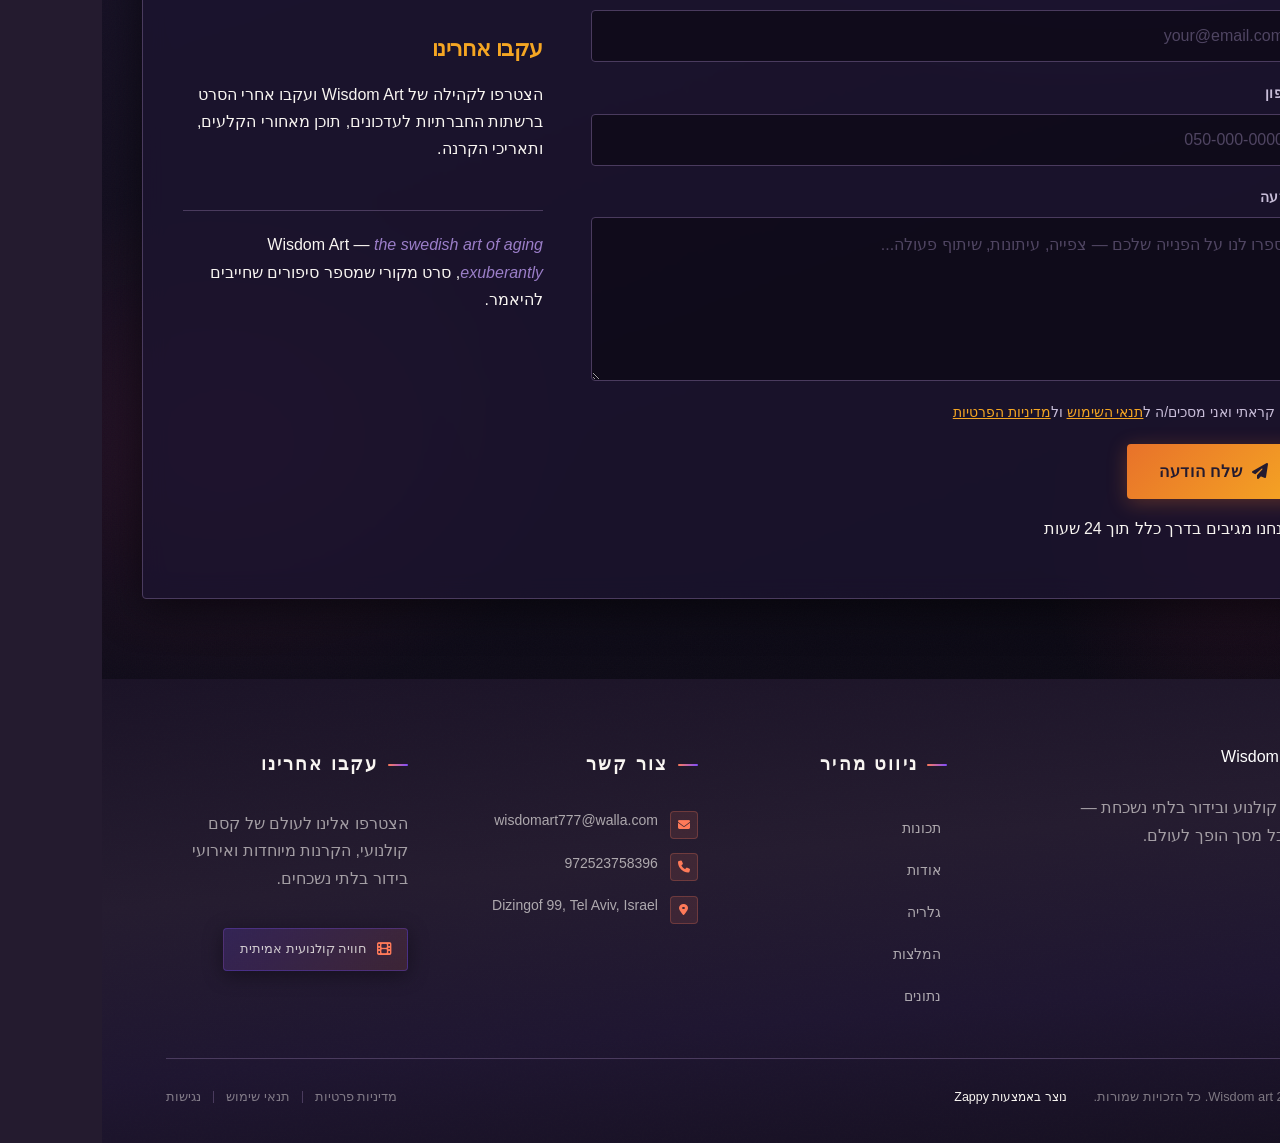
==== commit 935dfbca: "Incremental sync: 1 page(s) — update_text" ====
--- a/index.html
+++ b/index.html
@@ -843,7 +843,7 @@
       </div>
 
       <!-- Main Headline -->
-      <h1 class="index-hero-h1" ><font color="#241b2f"><span style="-webkit-text-fill-color: rgba(0, 0, 0, 0);">נקמת המומיהנ</span></font></h1>
+      <h1 class="index-hero-h1" style=""><font color="#241b2f"><span style="-webkit-text-fill-color: rgba(0, 0, 0, 0);">נקמת המומיהנ</span></font></h1>
 
       <!-- Supporting Subtitle -->
       <h3 class="index-hero-h3" style="text-align: center;">נקמת המומיה - האם קייסי תציל את כדור הארץ?</h3>
@@ -872,10 +872,10 @@
       </div>
 
       <!-- Critic Quote Fragment -->
-      <div class="index-hero-quote" >
+      <div class="index-hero-quote" style="">
         <i class="fa-solid fa-quote-right index-hero-quote-icon" style="cursor: pointer;"></i>
-        <span >כאוס מוחלט , סרט הרפתקאות מדהים"</span>
-        <span class="index-hero-quote-source" >סרט עלילתי מלא שנוצר בai<br><br></span>
+        <span style="">כאוס מוחלט , סרט הרפתקאות מדהים"</span>
+        <span class="index-hero-quote-source" style="">סרט עלילתי מלא שנוצר בai<br><br></span>
       </div>
 
     </div>
@@ -909,8 +909,8 @@
 
     <!-- Centered intro block -->
     <div class="index-features-intro">
-      <span class="index-features-label">Wisdom Art</span>
-      <h2 class="index-features-title">המרכז הרשמי של הסרט</h2>
+      <p><span class="index-features-label" style="color: rgb(36, 27, 47) !important;">Wisdom Art</span>
+      </p><h2 class="index-features-title" style="">סרט מלא שנוצר בעזרת זיבי זובי ai</h2>
       <p class="index-features-subtitle">כאן תמצאו את כל מה שצריך לדעת על הסרט — חשיפה ראשונה לעולם הסיפור, מידע על הקרנות וצפייה, ועדכונים שוטפים מהקהילה שנבנית סביבו. זהו המקום שממנו מתחיל המסע.</p>
     </div>
 
@@ -918,7 +918,7 @@
     <div class="index-features-grid">
 
       <!-- Card 1: Trailer and Story -->
-      <article class="index-features-card">
+      <article class="index-features-card zappy-grid-item-no-stretch" data-grid-item-index="0">
         <div class="index-features-card-backplate" aria-hidden="true"></div>
         <div class="index-features-card-icon-wrap">
           <svg data-element-type="icon" data-icon-type="svg" xmlns="http://www.w3.org/2000/svg" width="36" height="36" viewBox="0 0 36 36" fill="none" aria-hidden="true">
@@ -929,12 +929,12 @@
         <div class="index-features-card-body">
           <h3 class="index-features-card-title">טריילר וסקירת הסיפור</h3>
           <p class="index-features-card-text">צפו בטריילר הרשמי וגלו את עולמו הייחודי של הסרט — אווירה, דמויות ורגעים שיגרמו לכם לרצות עוד. חשיפה ראשונה לאמנות הקולנועית שמאחורי "the swedish art of aging exuberantly" בסגנון שמזמין אתכם פנימה.</p>
-          <a href="#trailer" class="index-features-card-cta">לצפייה בטריילר <i class="fa-solid fa-chevron-left" aria-hidden="true"></i></a>
-        </div>
+          <p class="zappy-editable"><a href="#trailer" class="index-features-card-cta">לצפייה בטריילר <i class="fa-solid fa-chevron-left" aria-hidden="true"></i></a>
+        </p></div>
       </article>
 
       <!-- Card 2: Viewing and Release Info -->
-      <article class="index-features-card">
+      <article class="index-features-card zappy-grid-item-no-stretch" data-grid-item-index="1">
         <div class="index-features-card-backplate" aria-hidden="true"></div>
         <div class="index-features-card-icon-wrap">
           <svg data-element-type="icon" data-icon-type="svg" xmlns="http://www.w3.org/2000/svg" width="36" height="36" viewBox="0 0 36 36" fill="none" aria-hidden="true">
@@ -948,12 +948,12 @@
         <div class="index-features-card-body">
           <h3 class="index-features-card-title">מידע על צפייה והקרנות</h3>
           <p class="index-features-card-text">כל הפרטים על מועדי ההקרנה, אפשרויות הצפייה הדיגיטלית ורכישת גישה — במקום אחד, ברור ונגיש. הסרט מגיע אליכם בדרכים שנוחות לכם, עם מערכת סליקה פשוטה ומאובטחת.</p>
-          <a href="#tickets" class="index-features-card-cta">לפרטי צפייה ורכישה <i class="fa-solid fa-chevron-left" aria-hidden="true"></i></a>
-        </div>
+          <p class="zappy-editable"><a href="#tickets" class="index-features-card-cta">לפרטי צפייה ורכישה <i class="fa-solid fa-chevron-left" aria-hidden="true"></i></a>
+        </p></div>
       </article>
 
       <!-- Card 3: Social Channels -->
-      <article class="index-features-card">
+      <article class="index-features-card zappy-grid-item-no-stretch" data-grid-item-index="2">
         <div class="index-features-card-backplate" aria-hidden="true"></div>
         <div class="index-features-card-icon-wrap">
           <svg data-element-type="icon" data-icon-type="svg" xmlns="http://www.w3.org/2000/svg" width="36" height="36" viewBox="0 0 36 36" fill="none" aria-hidden="true">
@@ -967,8 +967,8 @@
         <div class="index-features-card-body">
           <h3 class="index-features-card-title">ערוצים חברתיים וקהילה</h3>
           <p class="index-features-card-text">הצטרפו לקהילה הגדלה של אוהבי הסרט ברשתות החברתיות — קבלו עדכונים שוטפים, תוכן מאחורי הקלעים ושיחות עם היוצרים. "the art of quiet influence" מתחיל בחיבור אמיתי בין קהל ליוצר.</p>
-          <a href="#social" class="index-features-card-cta">לרשתות החברתיות <i class="fa-solid fa-chevron-left" aria-hidden="true"></i></a>
-        </div>
+          <p class="zappy-editable"><a href="#social" class="index-features-card-cta">לרשתות החברתיות <i class="fa-solid fa-chevron-left" aria-hidden="true"></i></a>
+        </p></div>
       </article>
 
     </div>
@@ -1125,7 +1125,7 @@
         </div>
         <figcaption class="tile-caption">
           <p><span class="caption-label">אווירה</span>
-          </p><h3 class="caption-title" >קייסי ואבו בקטעי אקשן מהממים</h3>
+          </p><h3 class="caption-title" style="">קייסי ואבו בקטעי אקשן מהממים</h3>
         </figcaption>
       </figure>
 
@@ -1137,7 +1137,7 @@
         </div>
         <figcaption class="tile-caption">
           <p><span class="caption-label">דמות</span>
-          </p><h3 class="caption-title" >האם הבונים החופשיים ישיגו את מבוקשם?</h3>
+          </p><h3 class="caption-title" style="">האם הבונים החופשיים ישיגו את מבוקשם?</h3>
         </figcaption>
       </figure>
 
@@ -1149,7 +1149,7 @@
         </div>
         <figcaption class="tile-caption">
           <p><span class="caption-label">מוטיב</span>
-          </p><h3 class="caption-title" >Thanks to Grok</h3>
+          </p><h3 class="caption-title" style="">Thanks to Grok</h3>
         </figcaption>
       </figure>
 
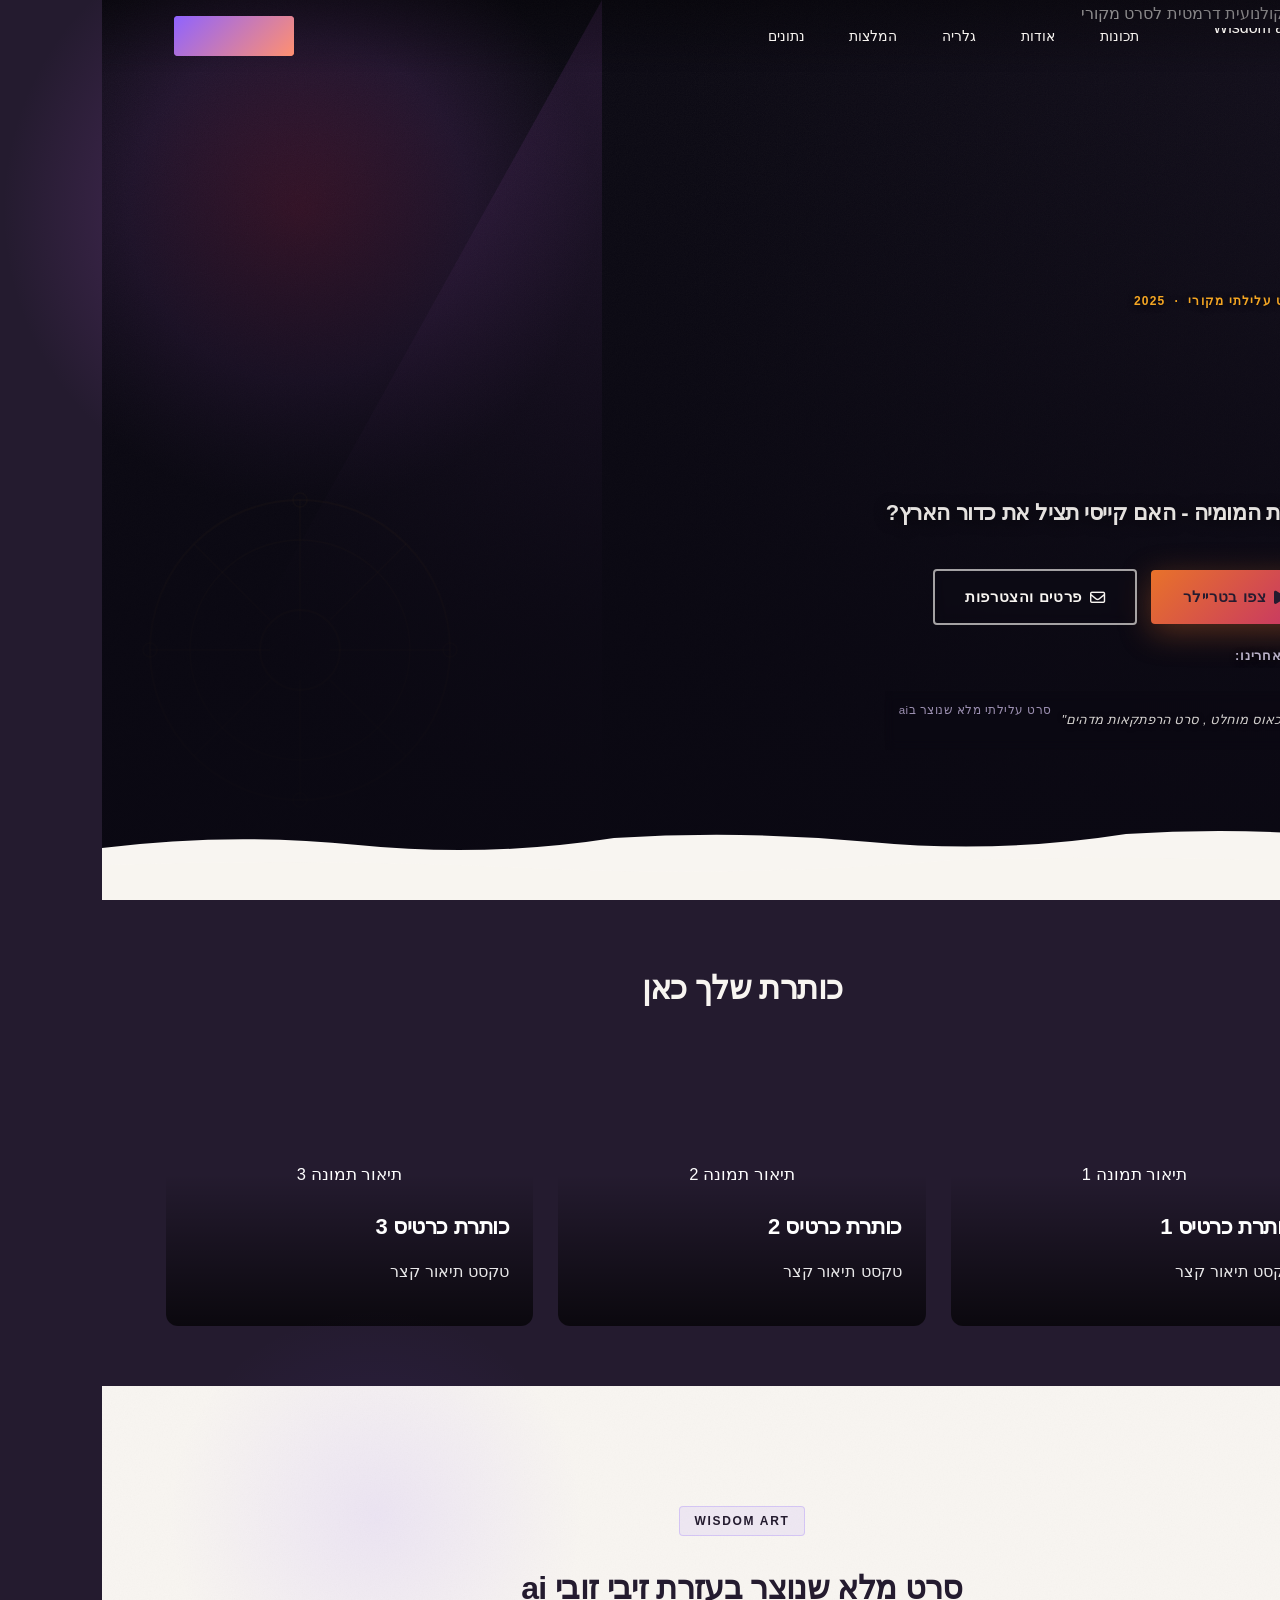
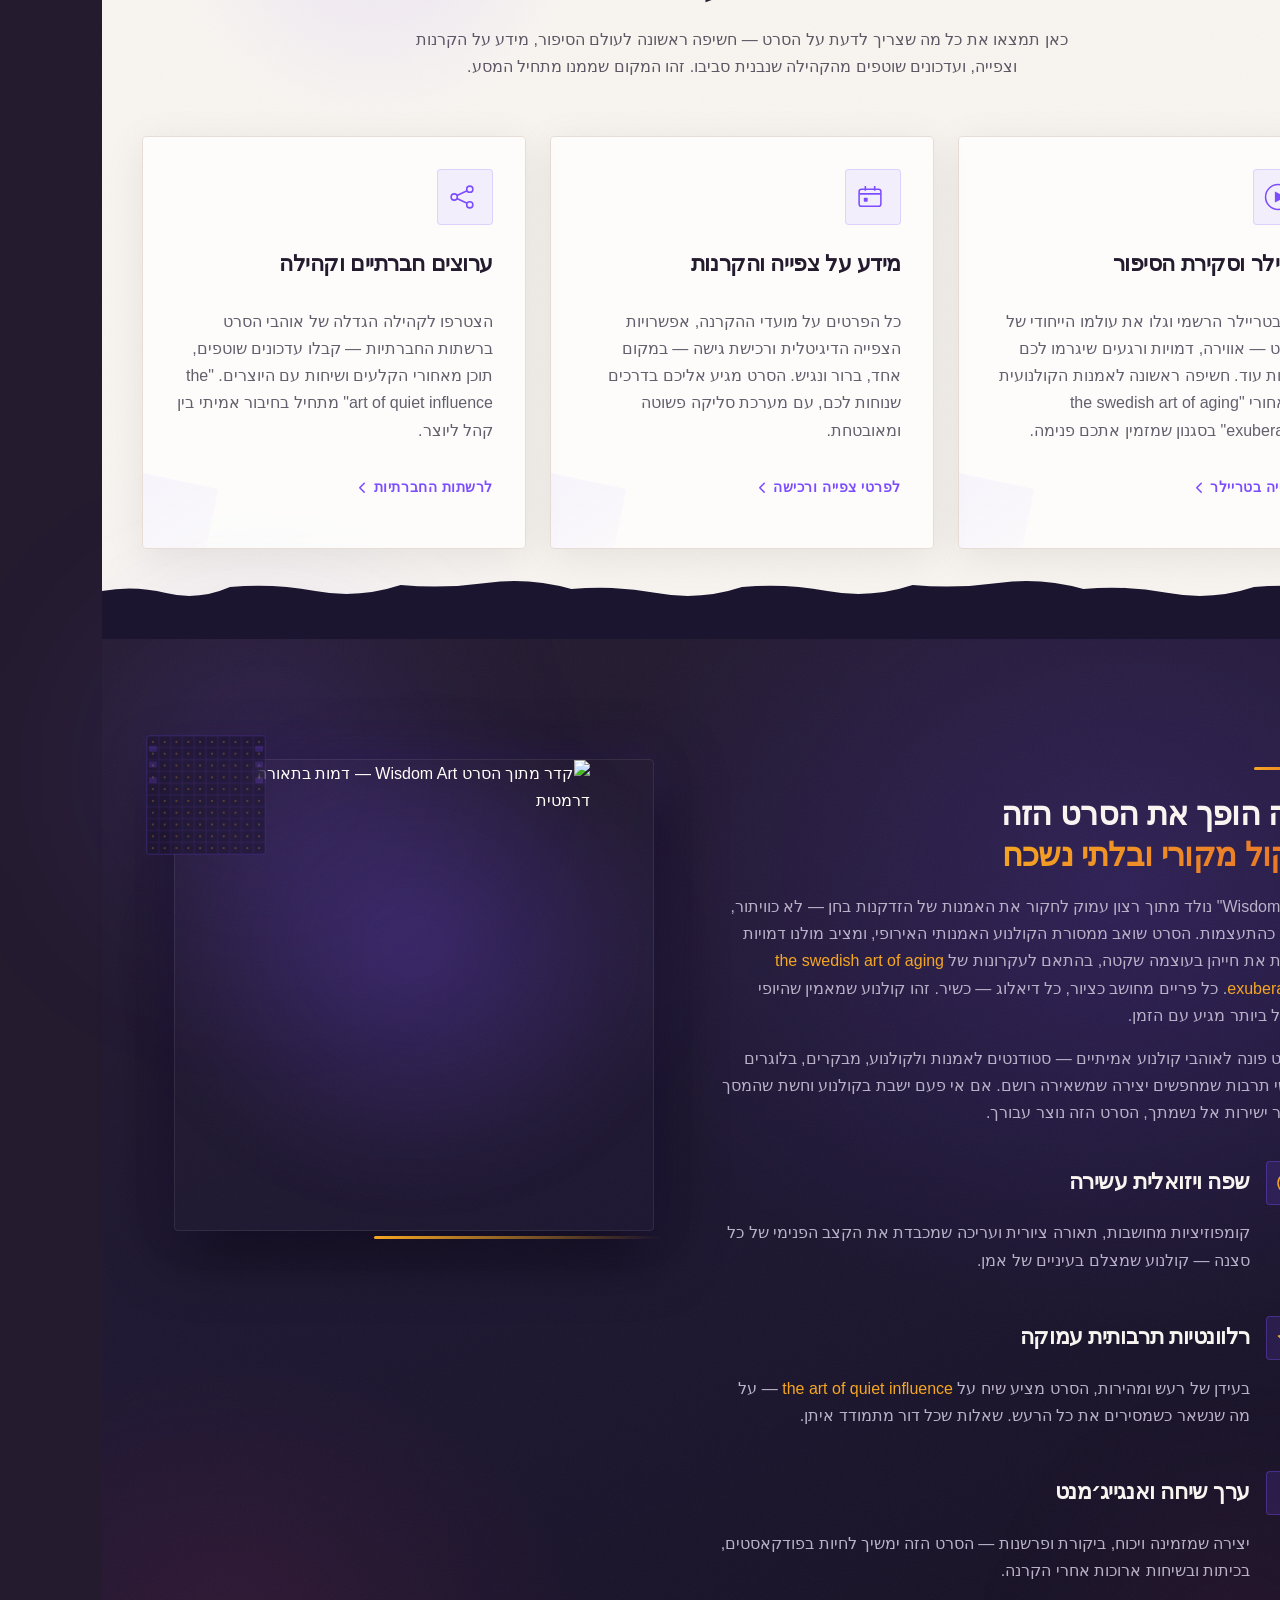
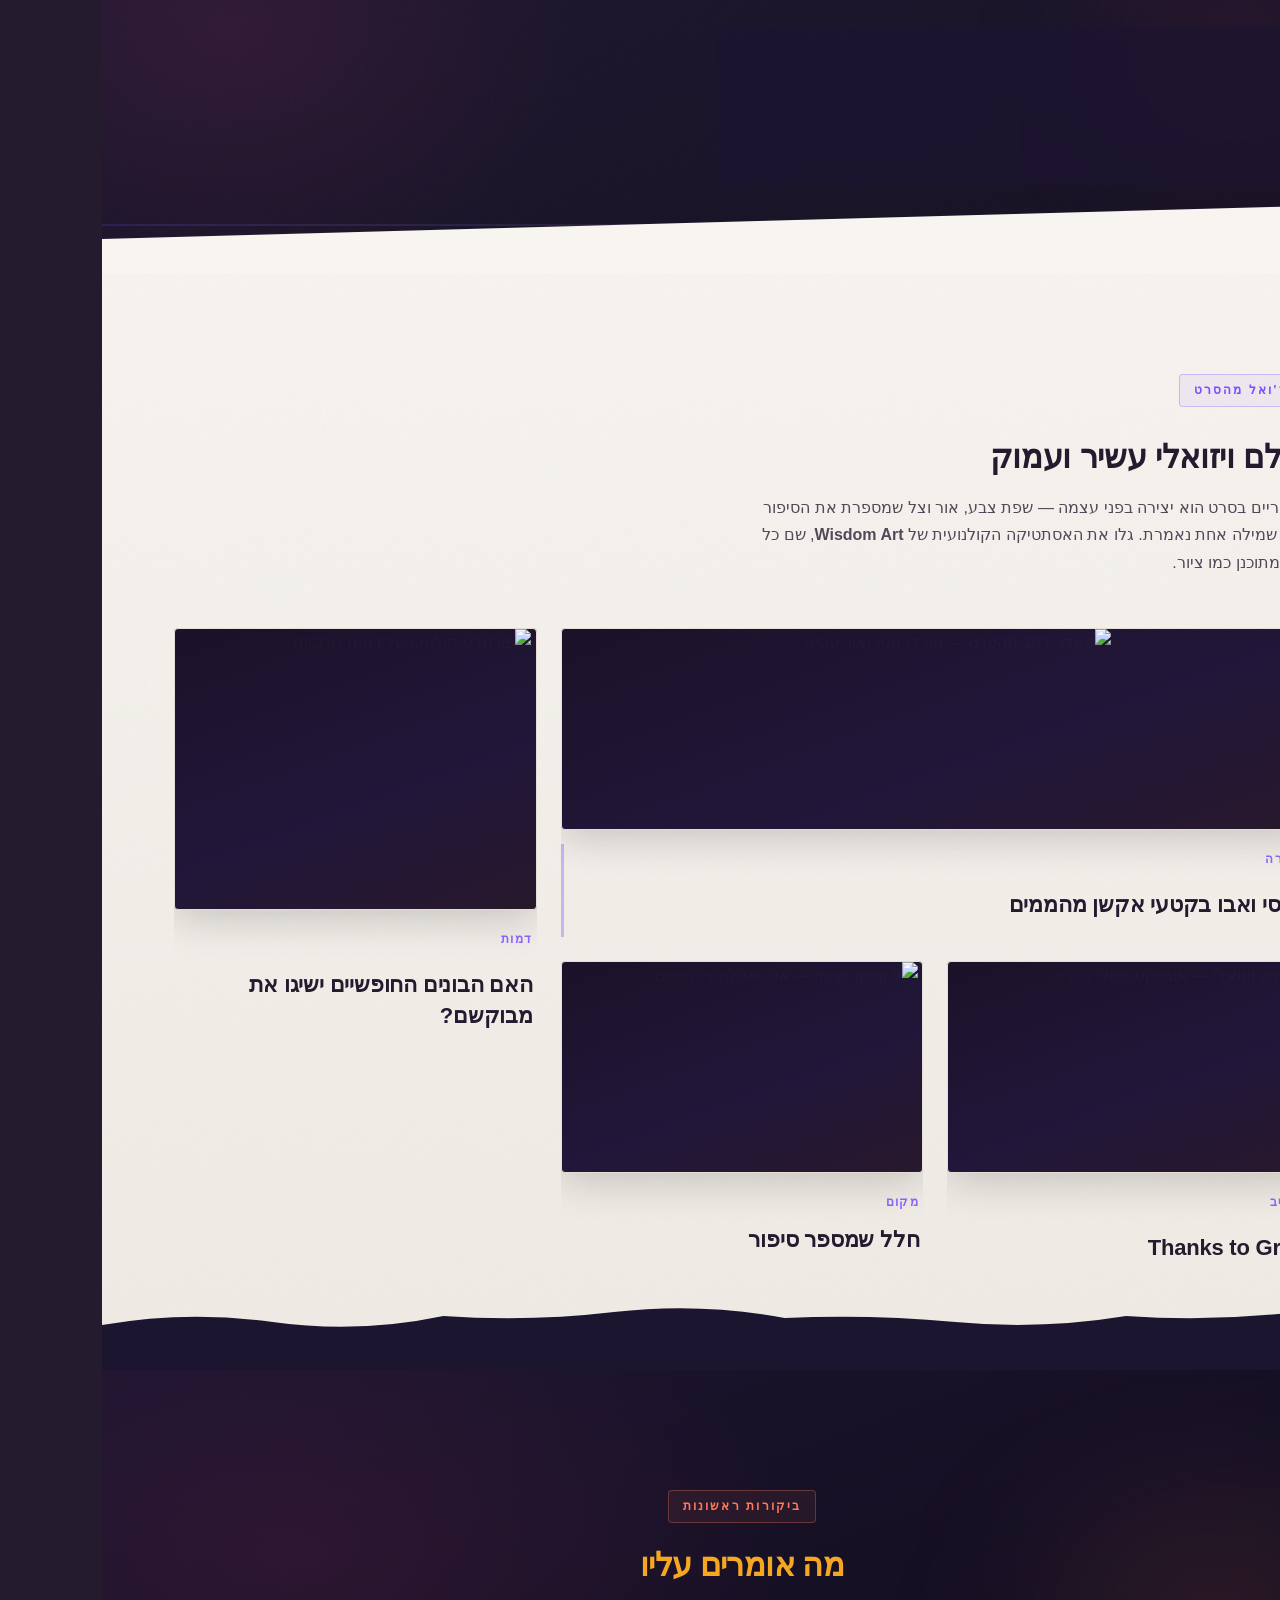
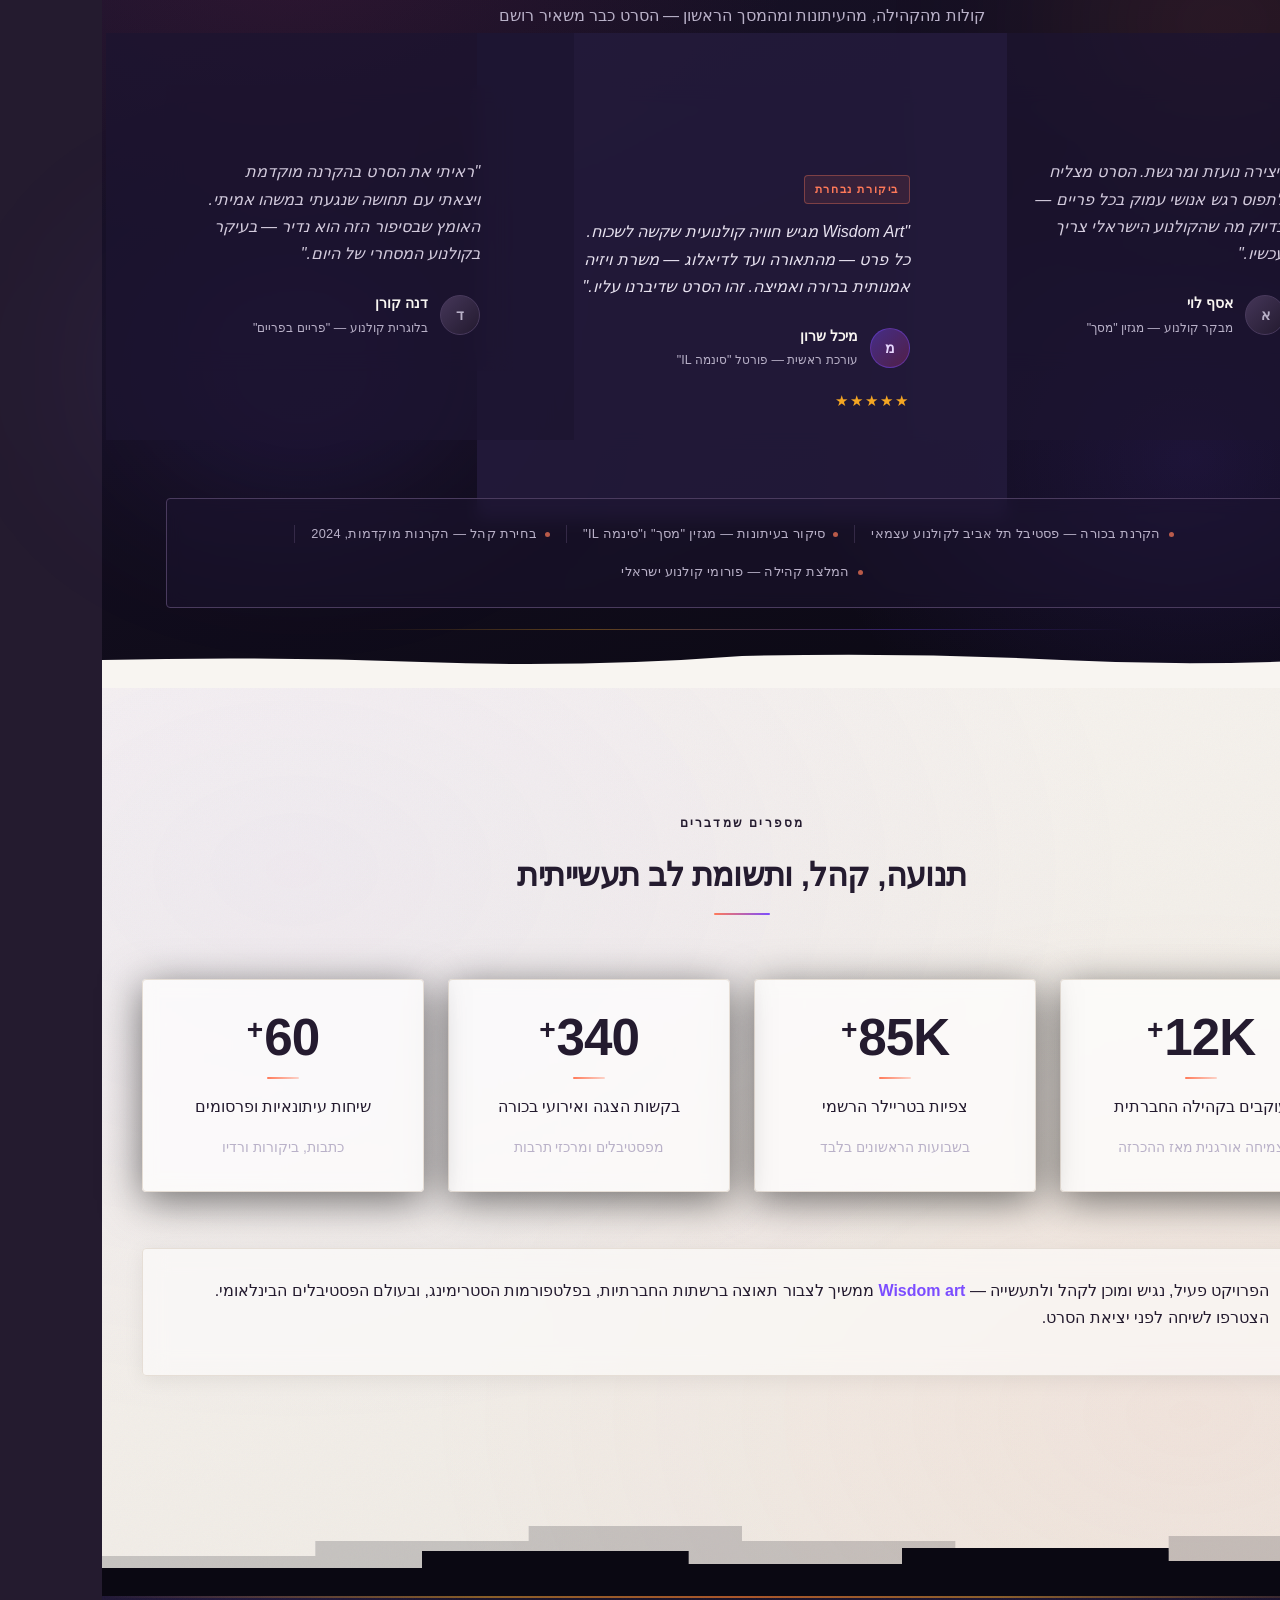
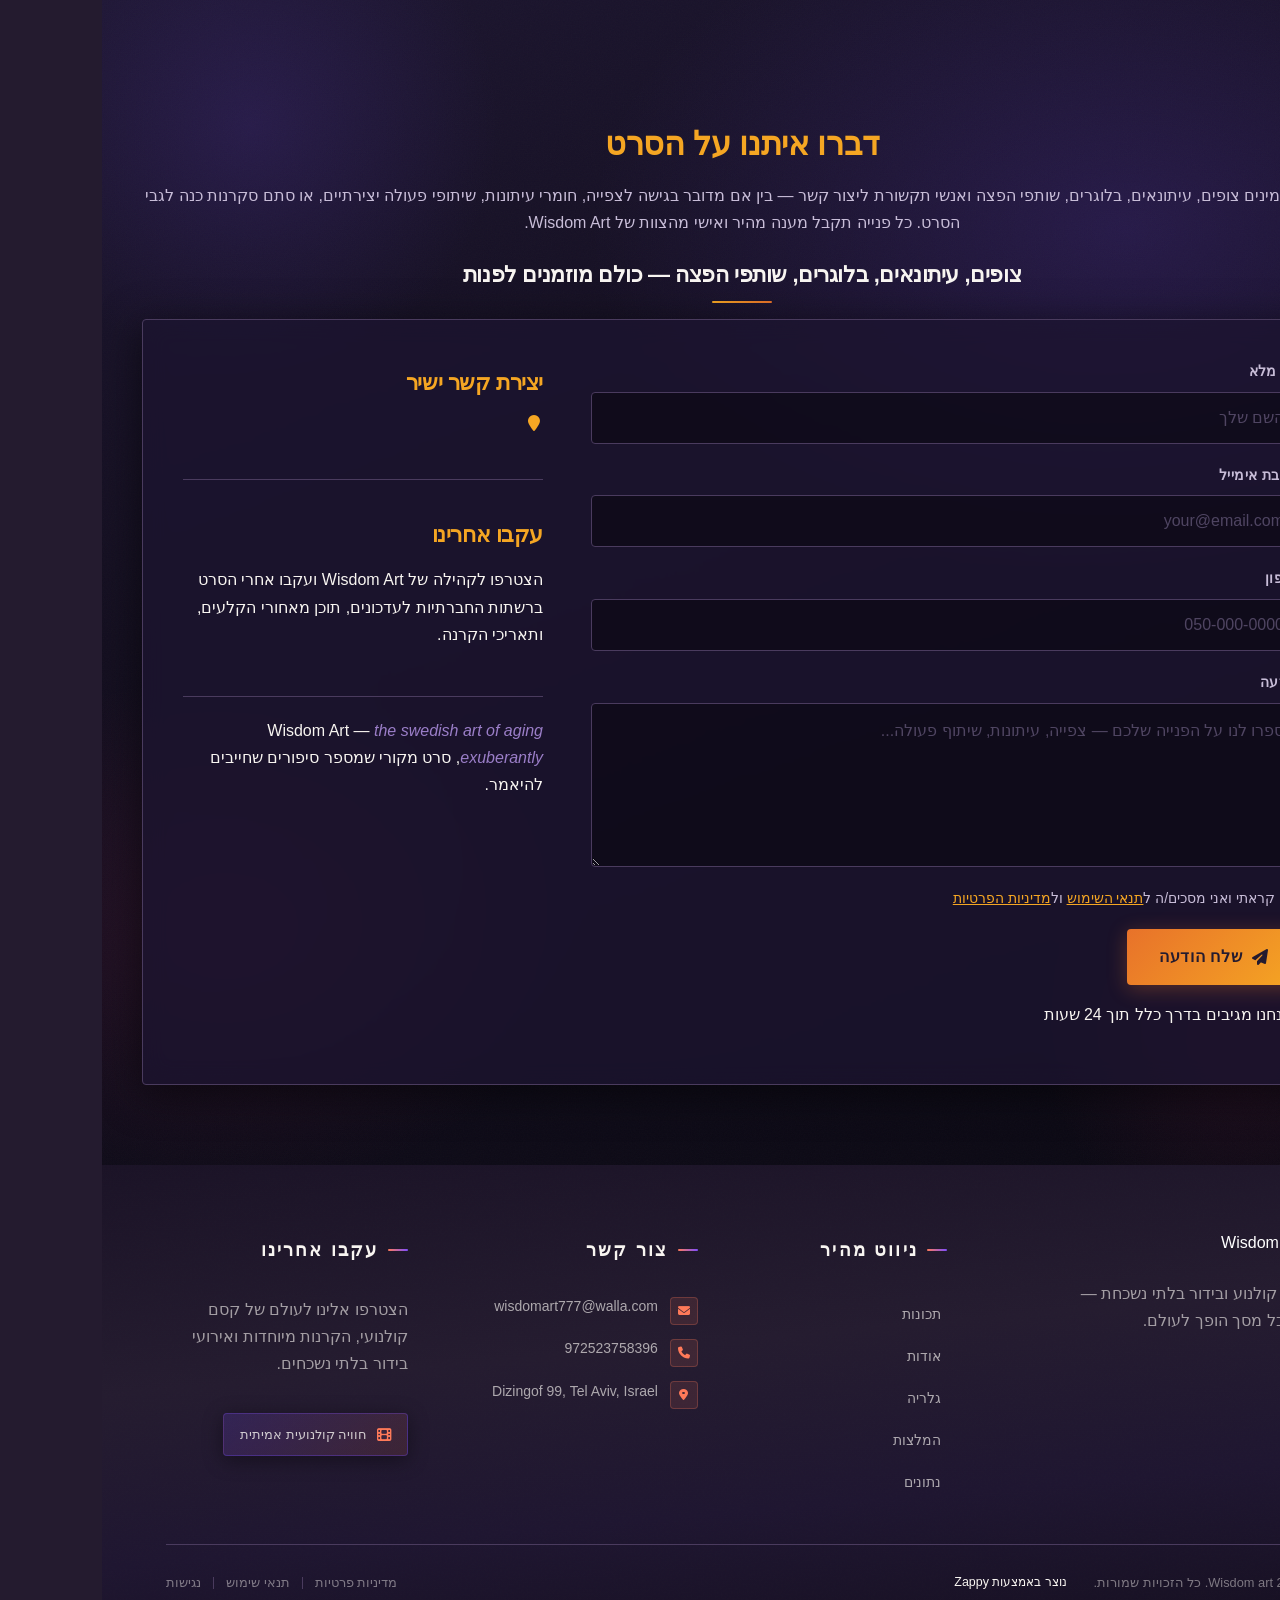
==== commit 8fe2d6d2: "Background sync: Progressive GitHub Sync" ====
--- a/index.html
+++ b/index.html
@@ -341,16 +341,16 @@
 <nav class="navbar" dir="rtl">
   <button class="mobile-toggle" id="mobileToggle" aria-label="Menu">
     <svg class="hamburger-icon" width="24" height="24" viewBox="0 0 24 24" fill="none">
-      <path d="M3 12h18M3 6h18M3 18h18" stroke="currentColor" stroke-width="2" stroke-linecap="round"></path>
+      <path d="M3 12h18M3 6h18M3 18h18" stroke="currentColor" stroke-width="2" stroke-linecap="round"/>
     </svg>
     <svg class="close-icon" width="24" height="24" viewBox="0 0 24 24" fill="none" style="display: none;">
-      <path d="M18 6L6 18M6 6l12 12" stroke="currentColor" stroke-width="2" stroke-linecap="round"></path>
+      <path d="M18 6L6 18M6 6l12 12" stroke="currentColor" stroke-width="2" stroke-linecap="round"/>
     </svg>
   </button>
 
   <button class="phone-header-btn" data-phone="972523758396" aria-label="Call">
     <svg width="20" height="20" viewBox="0 0 24 24" fill="currentColor">
-      <path d="M22 16.92v3a2 2 0 0 1-2.18 2 19.79 19.79 0 0 1-8.63-3.07 19.5 19.5 0 0 1-6-6 19.79 19.79 0 0 1-3.07-8.67A2 2 0 0 1 4.11 2h3a2 2 0 0 1 2 1.72 12.84 12.84 0 0 0 .7 2.81 2 2 0 0 1-.45 2.11L8.09 9.91a16 16 0 0 0 6 6l1.27-1.27a2 2 0 0 1 2.11-.45 12.84 12.84 0 0 0 2.81.7A2 2 0 0 1 22 16.92z"></path>
+      <path d="M22 16.92v3a2 2 0 0 1-2.18 2 19.79 19.79 0 0 1-8.63-3.07 19.5 19.5 0 0 1-6-6 19.79 19.79 0 0 1-3.07-8.67A2 2 0 0 1 4.11 2h3a2 2 0 0 1 2 1.72 12.84 12.84 0 0 0 .7 2.81 2 2 0 0 1-.45 2.11L8.09 9.91a16 16 0 0 0 6 6l1.27-1.27a2 2 0 0 1 2.11-.45 12.84 12.84 0 0 0 2.81.7A2 2 0 0 1 22 16.92z"/>
     </svg>
   </button>
 
@@ -800,30 +800,30 @@
   <svg class="index-hero-beam" data-no-icon-edit="true" aria-hidden="true" viewBox="0 0 500 700" xmlns="http://www.w3.org/2000/svg" preserveAspectRatio="none">
     <defs>
       <radialGradient id="beamGrad" cx="100%" cy="0%" r="100%">
-        <stop offset="0%" stop-color="#9B4DB8" stop-opacity="0.18"></stop>
-        <stop offset="100%" stop-color="#9B4DB8" stop-opacity="0"></stop>
+        <stop offset="0%" stop-color="#9B4DB8" stop-opacity="0.18"/>
+        <stop offset="100%" stop-color="#9B4DB8" stop-opacity="0"/>
       </radialGradient>
     </defs>
-    <polygon points="500,0 500,0 0,700 500,700" fill="url(#beamGrad)"></polygon>
+    <polygon points="500,0 500,0 0,700 500,700" fill="url(#beamGrad)"/>
   </svg>
 
   <!-- Decorative: Film Reel (bottom-right) -->
   <svg class="index-hero-reel" data-no-icon-edit="true" aria-hidden="true" viewBox="0 0 320 320" xmlns="http://www.w3.org/2000/svg">
-    <circle cx="160" cy="160" r="150" fill="none" stroke="#F5A623" stroke-width="2" opacity="0.07"></circle>
-    <circle cx="160" cy="160" r="110" fill="none" stroke="#F5A623" stroke-width="1.5" opacity="0.06"></circle>
-    <circle cx="160" cy="160" r="40" fill="none" stroke="#F5A623" stroke-width="2" opacity="0.07"></circle>
-    <line x1="160" y1="10" x2="160" y2="130" stroke="#F5A623" stroke-width="1.5" opacity="0.06"></line>
-    <line x1="160" y1="190" x2="160" y2="310" stroke="#F5A623" stroke-width="1.5" opacity="0.06"></line>
-    <line x1="10" y1="160" x2="130" y2="160" stroke="#F5A623" stroke-width="1.5" opacity="0.06"></line>
-    <line x1="190" y1="160" x2="310" y2="160" stroke="#F5A623" stroke-width="1.5" opacity="0.06"></line>
-    <line x1="54" y1="54" x2="130" y2="130" stroke="#F5A623" stroke-width="1.5" opacity="0.06"></line>
-    <line x1="190" y1="190" x2="266" y2="266" stroke="#F5A623" stroke-width="1.5" opacity="0.06"></line>
-    <line x1="266" y1="54" x2="190" y2="130" stroke="#F5A623" stroke-width="1.5" opacity="0.06"></line>
-    <line x1="130" y1="190" x2="54" y2="266" stroke="#F5A623" stroke-width="1.5" opacity="0.06"></line>
-    <circle cx="160" cy="10" r="7" fill="none" stroke="#F5A623" stroke-width="1.5" opacity="0.07"></circle>
-    <circle cx="310" cy="160" r="7" fill="none" stroke="#F5A623" stroke-width="1.5" opacity="0.07"></circle>
-    <circle cx="160" cy="310" r="7" fill="none" stroke="#F5A623" stroke-width="1.5" opacity="0.07"></circle>
-    <circle cx="10" cy="160" r="7" fill="none" stroke="#F5A623" stroke-width="1.5" opacity="0.07"></circle>
+    <circle cx="160" cy="160" r="150" fill="none" stroke="#F5A623" stroke-width="2" opacity="0.07"/>
+    <circle cx="160" cy="160" r="110" fill="none" stroke="#F5A623" stroke-width="1.5" opacity="0.06"/>
+    <circle cx="160" cy="160" r="40" fill="none" stroke="#F5A623" stroke-width="2" opacity="0.07"/>
+    <line x1="160" y1="10" x2="160" y2="130" stroke="#F5A623" stroke-width="1.5" opacity="0.06"/>
+    <line x1="160" y1="190" x2="160" y2="310" stroke="#F5A623" stroke-width="1.5" opacity="0.06"/>
+    <line x1="10" y1="160" x2="130" y2="160" stroke="#F5A623" stroke-width="1.5" opacity="0.06"/>
+    <line x1="190" y1="160" x2="310" y2="160" stroke="#F5A623" stroke-width="1.5" opacity="0.06"/>
+    <line x1="54" y1="54" x2="130" y2="130" stroke="#F5A623" stroke-width="1.5" opacity="0.06"/>
+    <line x1="190" y1="190" x2="266" y2="266" stroke="#F5A623" stroke-width="1.5" opacity="0.06"/>
+    <line x1="266" y1="54" x2="190" y2="130" stroke="#F5A623" stroke-width="1.5" opacity="0.06"/>
+    <line x1="130" y1="190" x2="54" y2="266" stroke="#F5A623" stroke-width="1.5" opacity="0.06"/>
+    <circle cx="160" cy="10" r="7" fill="none" stroke="#F5A623" stroke-width="1.5" opacity="0.07"/>
+    <circle cx="310" cy="160" r="7" fill="none" stroke="#F5A623" stroke-width="1.5" opacity="0.07"/>
+    <circle cx="160" cy="310" r="7" fill="none" stroke="#F5A623" stroke-width="1.5" opacity="0.07"/>
+    <circle cx="10" cy="160" r="7" fill="none" stroke="#F5A623" stroke-width="1.5" opacity="0.07"/>
   </svg>
 
   <!-- Film Grain Overlay -->
@@ -843,7 +843,7 @@
       </div>
 
       <!-- Main Headline -->
-      <h1 class="index-hero-h1" style=""><font color="#241b2f"><span style="-webkit-text-fill-color: rgba(0, 0, 0, 0);">נקמת המומיהנ</span></font></h1>
+      <h1 class="index-hero-h1" style><font color="#241b2f"><span style="-webkit-text-fill-color: rgba(0, 0, 0, 0);">נקמת המומיהנ</span></font></h1>
 
       <!-- Supporting Subtitle -->
       <h3 class="index-hero-h3" style="text-align: center;">נקמת המומיה - האם קייסי תציל את כדור הארץ?</h3>
@@ -872,10 +872,10 @@
       </div>
 
       <!-- Critic Quote Fragment -->
-      <div class="index-hero-quote" style="">
+      <div class="index-hero-quote" style>
         <i class="fa-solid fa-quote-right index-hero-quote-icon" style="cursor: pointer;"></i>
-        <span style="">כאוס מוחלט , סרט הרפתקאות מדהים"</span>
-        <span class="index-hero-quote-source" style="">סרט עלילתי מלא שנוצר בai<br><br></span>
+        <span style>כאוס מוחלט , סרט הרפתקאות מדהים"</span>
+        <span class="index-hero-quote-source" style>סרט עלילתי מלא שנוצר בai<br><br></span>
       </div>
 
     </div>
@@ -886,16 +886,47 @@
     <svg data-no-icon-edit="true" aria-hidden="true" viewBox="0 0 1200 90" preserveAspectRatio="none" xmlns="http://www.w3.org/2000/svg">
       <defs>
         <linearGradient id="burnGrad" x1="0" y1="0" x2="0" y2="1">
-          <stop offset="0%" stop-color="#F8F5F1" stop-opacity="0"></stop>
-          <stop offset="100%" stop-color="#F8F5F1" stop-opacity="1"></stop>
+          <stop offset="0%" stop-color="#F8F5F1" stop-opacity="0"/>
+          <stop offset="100%" stop-color="#F8F5F1" stop-opacity="1"/>
         </linearGradient>
       </defs>
-      <path d="M0,90 L0,38 Q120,22 240,35 T480,28 Q600,20 720,32 T960,24 Q1080,16 1200,30 L1200,90 Z" fill="var(--bg-light)"></path>
-      <path d="M0,90 L0,55 Q200,48 400,58 T800,50 Q1000,44 1200,54 L1200,90 Z" fill="var(--bg-light)" opacity="0.6"></path>
+      <path d="M0,90 L0,38 Q120,22 240,35 T480,28 Q600,20 720,32 T960,24 Q1080,16 1200,30 L1200,90 Z" fill="var(--bg-light)"/>
+      <path d="M0,90 L0,55 Q200,48 400,58 T800,50 Q1000,44 1200,54 L1200,90 Z" fill="var(--bg-light)" opacity="0.6"/>
     </svg>
   </div>
 
 </section>
+
+<section id="layout-1778434443276" class="layout-section" data-zappy-component="true" style="width: 100%; padding: 60px 0; direction: rtl;" data-component-id="imagecard-overlay-3col">
+  <div class="container" style="max-width: 1200px; margin: 0 auto; padding: 0 1.5rem;">
+  <h2 style="font-size: 32px; font-weight: 700; color: #1F2937; margin-bottom: 40px; text-align: center; font-family: system-ui, -apple-system, sans-serif;">כותרת שלך כאן</h2>
+  <div class="overlay-card-grid" style="--zappy-grid-cols: repeat(auto-fit, minmax(280px, 1fr)); display: grid; grid-template-columns: repeat(auto-fit, minmax(280px, 1fr)); gap: 25px;" data-zappy-explicit-columns="true">
+    <div style="position: relative; border-radius: 12px; overflow: hidden; min-height: 300px;">
+      <img data-placeholder="layout-image-1778434443276-overlay1-tfez1svb6" data-context="תיאור תמונה 1" src="data:image/svg+xml,%3Csvg xmlns='http://www.w3.org/2000/svg' width='400' height='350'%3E%3Cdefs%3E%3ClinearGradient id='grad' x1='0%25' y1='0%25' x2='100%25' y2='100%25'%3E%3Cstop offset='0%25' style='stop-color:%23241B2F;stop-opacity:1' /%3E%3Cstop offset='100%25' style='stop-color:%23241B2F20;stop-opacity:1' /%3E%3C/linearGradient%3E%3C/defs%3E%3Crect width='100%25' height='100%25' fill='url(%23grad)'/%3E%3Ctext x='50%25' y='50%25' font-family='Arial, sans-serif' font-size='18' fill='white' text-anchor='middle' dy='.3em' font-weight='500'%3E%D7%AA%D7%99%D7%90%D7%95%D7%A8%20%D7%AA%D7%9E%D7%95%D7%A0%D7%94%201%3C/text%3E%3C/svg%3E" alt="תיאור תמונה 1" style="width: 100%; height: 100%; display: block; object-fit: cover; position: absolute; top: 0; left: 0;" class="layout-placeholder-image">
+      <div style="position: absolute; bottom: 0; left: 0; right: 0; background: linear-gradient(transparent, rgba(0,0,0,0.7)); padding: 30px 24px 24px;">
+        <h3 style="font-size: 20px; font-weight: 600; color: #FFFFFF; margin-bottom: 8px; font-family: system-ui, -apple-system, sans-serif;">כותרת כרטיס 1</h3>
+        <p style="font-size: 14px; line-height: 1.5; color: #FFFFFF; opacity: 0.9; font-family: system-ui, -apple-system, sans-serif;">טקסט תיאור קצר</p>
+      </div>
+    </div>
+    <div style="position: relative; border-radius: 12px; overflow: hidden; min-height: 300px;">
+      <img data-placeholder="layout-image-1778434443276-overlay2-ni5fjytlq" data-context="תיאור תמונה 2" src="data:image/svg+xml,%3Csvg xmlns='http://www.w3.org/2000/svg' width='400' height='350'%3E%3Cdefs%3E%3ClinearGradient id='grad' x1='0%25' y1='0%25' x2='100%25' y2='100%25'%3E%3Cstop offset='0%25' style='stop-color:%23241B2F;stop-opacity:1' /%3E%3Cstop offset='100%25' style='stop-color:%23241B2F20;stop-opacity:1' /%3E%3C/linearGradient%3E%3C/defs%3E%3Crect width='100%25' height='100%25' fill='url(%23grad)'/%3E%3Ctext x='50%25' y='50%25' font-family='Arial, sans-serif' font-size='18' fill='white' text-anchor='middle' dy='.3em' font-weight='500'%3E%D7%AA%D7%99%D7%90%D7%95%D7%A8%20%D7%AA%D7%9E%D7%95%D7%A0%D7%94%202%3C/text%3E%3C/svg%3E" alt="תיאור תמונה 2" style="width: 100%; height: 100%; display: block; object-fit: cover; position: absolute; top: 0; left: 0;" class="layout-placeholder-image">
+      <div style="position: absolute; bottom: 0; left: 0; right: 0; background: linear-gradient(transparent, rgba(0,0,0,0.7)); padding: 30px 24px 24px;">
+        <h3 style="font-size: 20px; font-weight: 600; color: #FFFFFF; margin-bottom: 8px; font-family: system-ui, -apple-system, sans-serif;">כותרת כרטיס 2</h3>
+        <p style="font-size: 14px; line-height: 1.5; color: #FFFFFF; opacity: 0.9; font-family: system-ui, -apple-system, sans-serif;">טקסט תיאור קצר</p>
+      </div>
+    </div>
+    <div style="position: relative; border-radius: 12px; overflow: hidden; min-height: 300px;">
+      <img data-placeholder="layout-image-1778434443276-overlay3-zv988heut" data-context="תיאור תמונה 3" src="data:image/svg+xml,%3Csvg xmlns='http://www.w3.org/2000/svg' width='400' height='350'%3E%3Cdefs%3E%3ClinearGradient id='grad' x1='0%25' y1='0%25' x2='100%25' y2='100%25'%3E%3Cstop offset='0%25' style='stop-color:%23241B2F;stop-opacity:1' /%3E%3Cstop offset='100%25' style='stop-color:%23241B2F20;stop-opacity:1' /%3E%3C/linearGradient%3E%3C/defs%3E%3Crect width='100%25' height='100%25' fill='url(%23grad)'/%3E%3Ctext x='50%25' y='50%25' font-family='Arial, sans-serif' font-size='18' fill='white' text-anchor='middle' dy='.3em' font-weight='500'%3E%D7%AA%D7%99%D7%90%D7%95%D7%A8%20%D7%AA%D7%9E%D7%95%D7%A0%D7%94%203%3C/text%3E%3C/svg%3E" alt="תיאור תמונה 3" style="width: 100%; height: 100%; display: block; object-fit: cover; position: absolute; top: 0; left: 0;" class="layout-placeholder-image">
+      <div style="position: absolute; bottom: 0; left: 0; right: 0; background: linear-gradient(transparent, rgba(0,0,0,0.7)); padding: 30px 24px 24px;">
+        <h3 style="font-size: 20px; font-weight: 600; color: #FFFFFF; margin-bottom: 8px; font-family: system-ui, -apple-system, sans-serif;">כותרת כרטיס 3</h3>
+        <p style="font-size: 14px; line-height: 1.5; color: #FFFFFF; opacity: 0.9; font-family: system-ui, -apple-system, sans-serif;">טקסט תיאור קצר</p>
+      </div>
+    </div>
+  </div>
+  </div>
+</section>
+
+
 
 <section data-band-index="1" id="features" class="index-features-section" data-layout-spec="בית-features" dir="rtl">
   <!-- Paper texture overlay -->
@@ -910,7 +941,7 @@
     <!-- Centered intro block -->
     <div class="index-features-intro">
       <p><span class="index-features-label" style="color: rgb(36, 27, 47) !important;">Wisdom Art</span>
-      </p><h2 class="index-features-title" style="">סרט מלא שנוצר בעזרת זיבי זובי ai</h2>
+      </p><h2 class="index-features-title" style>סרט מלא שנוצר בעזרת זיבי זובי ai</h2>
       <p class="index-features-subtitle">כאן תמצאו את כל מה שצריך לדעת על הסרט — חשיפה ראשונה לעולם הסיפור, מידע על הקרנות וצפייה, ועדכונים שוטפים מהקהילה שנבנית סביבו. זהו המקום שממנו מתחיל המסע.</p>
     </div>
 
@@ -922,8 +953,8 @@
         <div class="index-features-card-backplate" aria-hidden="true"></div>
         <div class="index-features-card-icon-wrap">
           <svg data-element-type="icon" data-icon-type="svg" xmlns="http://www.w3.org/2000/svg" width="36" height="36" viewBox="0 0 36 36" fill="none" aria-hidden="true">
-            <circle cx="18" cy="18" r="16" stroke="currentColor" stroke-width="2"></circle>
-            <polygon points="14,11 28,18 14,25" fill="currentColor"></polygon>
+            <circle cx="18" cy="18" r="16" stroke="currentColor" stroke-width="2"/>
+            <polygon points="14,11 28,18 14,25" fill="currentColor"/>
           </svg>
         </div>
         <div class="index-features-card-body">
@@ -938,11 +969,11 @@
         <div class="index-features-card-backplate" aria-hidden="true"></div>
         <div class="index-features-card-icon-wrap">
           <svg data-element-type="icon" data-icon-type="svg" xmlns="http://www.w3.org/2000/svg" width="36" height="36" viewBox="0 0 36 36" fill="none" aria-hidden="true">
-            <rect x="4" y="8" width="28" height="22" rx="3" stroke="currentColor" stroke-width="2"></rect>
-            <line x1="4" y1="14" x2="32" y2="14" stroke="currentColor" stroke-width="2"></line>
-            <line x1="12" y1="4" x2="12" y2="10" stroke="currentColor" stroke-width="2"></line>
-            <line x1="24" y1="4" x2="24" y2="10" stroke="currentColor" stroke-width="2"></line>
-            <rect x="10" y="19" width="5" height="5" rx="1" fill="currentColor"></rect>
+            <rect x="4" y="8" width="28" height="22" rx="3" stroke="currentColor" stroke-width="2"/>
+            <line x1="4" y1="14" x2="32" y2="14" stroke="currentColor" stroke-width="2"/>
+            <line x1="12" y1="4" x2="12" y2="10" stroke="currentColor" stroke-width="2"/>
+            <line x1="24" y1="4" x2="24" y2="10" stroke="currentColor" stroke-width="2"/>
+            <rect x="10" y="19" width="5" height="5" rx="1" fill="currentColor"/>
           </svg>
         </div>
         <div class="index-features-card-body">
@@ -957,11 +988,11 @@
         <div class="index-features-card-backplate" aria-hidden="true"></div>
         <div class="index-features-card-icon-wrap">
           <svg data-element-type="icon" data-icon-type="svg" xmlns="http://www.w3.org/2000/svg" width="36" height="36" viewBox="0 0 36 36" fill="none" aria-hidden="true">
-            <circle cx="28" cy="8" r="4" stroke="currentColor" stroke-width="2"></circle>
-            <circle cx="8" cy="18" r="4" stroke="currentColor" stroke-width="2"></circle>
-            <circle cx="28" cy="28" r="4" stroke="currentColor" stroke-width="2"></circle>
-            <line x1="24.5" y1="10" x2="11.5" y2="16" stroke="currentColor" stroke-width="2"></line>
-            <line x1="11.5" y1="20" x2="24.5" y2="26" stroke="currentColor" stroke-width="2"></line>
+            <circle cx="28" cy="8" r="4" stroke="currentColor" stroke-width="2"/>
+            <circle cx="8" cy="18" r="4" stroke="currentColor" stroke-width="2"/>
+            <circle cx="28" cy="28" r="4" stroke="currentColor" stroke-width="2"/>
+            <line x1="24.5" y1="10" x2="11.5" y2="16" stroke="currentColor" stroke-width="2"/>
+            <line x1="11.5" y1="20" x2="24.5" y2="26" stroke="currentColor" stroke-width="2"/>
           </svg>
         </div>
         <div class="index-features-card-body">
@@ -977,7 +1008,7 @@
   <!-- Bottom torn-paper divider -->
   <div class="index-features-divider-wrapper">
     <svg data-no-icon-edit="true" aria-hidden="true" viewBox="0 0 1200 90" preserveAspectRatio="none" xmlns="http://www.w3.org/2000/svg">
-      <path d="M0,90 L0,42 Q30,36 60,44 T120,38 Q160,34 200,42 T280,36 Q320,40 360,34 T440,40 Q480,36 520,44 T600,38 Q640,34 680,42 T760,36 Q800,40 840,34 T920,40 Q960,36 1000,44 T1080,38 Q1120,34 1160,42 L1200,40 L1200,90 Z" fill="#1C1530"></path>
+      <path d="M0,90 L0,42 Q30,36 60,44 T120,38 Q160,34 200,42 T280,36 Q320,40 360,34 T440,40 Q480,36 520,44 T600,38 Q640,34 680,42 T760,36 Q800,40 840,34 T920,40 Q960,36 1000,44 T1080,38 Q1120,34 1160,42 L1200,40 L1200,90 Z" fill="#1C1530"/>
     </svg>
   </div>
 </section>
@@ -1007,8 +1038,8 @@
         <li class="index-about-bullet" data-grid-item-index="0">
           <div class="index-about-bullet-icon" aria-hidden="true">
             <svg data-element-type="icon" data-icon-type="svg" width="22" height="22" viewBox="0 0 22 22" fill="none" xmlns="http://www.w3.org/2000/svg">
-              <circle cx="11" cy="11" r="10" stroke="currentColor" stroke-width="1.5"></circle>
-              <path d="M7 11 L10 14 L15 8" stroke="currentColor" stroke-width="1.8" stroke-linecap="round" stroke-linejoin="round"></path>
+              <circle cx="11" cy="11" r="10" stroke="currentColor" stroke-width="1.5"/>
+              <path d="M7 11 L10 14 L15 8" stroke="currentColor" stroke-width="1.8" stroke-linecap="round" stroke-linejoin="round"/>
             </svg>
           </div>
           <div class="index-about-bullet-content">
@@ -1019,7 +1050,7 @@
         <li class="index-about-bullet" data-grid-item-index="1">
           <div class="index-about-bullet-icon" aria-hidden="true">
             <svg data-element-type="icon" data-icon-type="svg" width="22" height="22" viewBox="0 0 22 22" fill="none" xmlns="http://www.w3.org/2000/svg">
-              <path d="M11 2 L13.5 8.5 L20.5 9 L15.5 13.5 L17 20.5 L11 17 L5 20.5 L6.5 13.5 L1.5 9 L8.5 8.5 Z" stroke="currentColor" stroke-width="1.5" stroke-linejoin="round"></path>
+              <path d="M11 2 L13.5 8.5 L20.5 9 L15.5 13.5 L17 20.5 L11 17 L5 20.5 L6.5 13.5 L1.5 9 L8.5 8.5 Z" stroke="currentColor" stroke-width="1.5" stroke-linejoin="round"/>
             </svg>
           </div>
           <div class="index-about-bullet-content">
@@ -1030,8 +1061,8 @@
         <li class="index-about-bullet" data-grid-item-index="2">
           <div class="index-about-bullet-icon" aria-hidden="true">
             <svg data-element-type="icon" data-icon-type="svg" width="22" height="22" viewBox="0 0 22 22" fill="none" xmlns="http://www.w3.org/2000/svg">
-              <path d="M4 6 Q11 3 18 6 L18 16 Q11 19 4 16 Z" stroke="currentColor" stroke-width="1.5" stroke-linejoin="round"></path>
-              <path d="M11 3 L11 19" stroke="currentColor" stroke-width="1" stroke-dasharray="2 2"></path>
+              <path d="M4 6 Q11 3 18 6 L18 16 Q11 19 4 16 Z" stroke="currentColor" stroke-width="1.5" stroke-linejoin="round"/>
+              <path d="M11 3 L11 19" stroke="currentColor" stroke-width="1" stroke-dasharray="2 2"/>
             </svg>
           </div>
           <div class="index-about-bullet-content">
@@ -1056,18 +1087,18 @@
         <svg data-no-icon-edit="true" aria-hidden="true" width="120" height="120" viewBox="0 0 120 120" xmlns="http://www.w3.org/2000/svg">
           <defs>
             <pattern id="about-grid" width="12" height="12" patternUnits="userSpaceOnUse">
-              <rect width="12" height="12" fill="none" stroke="rgba(124,77,255,0.3)" stroke-width="0.5"></rect>
-              <circle cx="6" cy="6" r="1" fill="rgba(245,166,35,0.4)"></circle>
+              <rect width="12" height="12" fill="none" stroke="rgba(124,77,255,0.3)" stroke-width="0.5"/>
+              <circle cx="6" cy="6" r="1" fill="rgba(245,166,35,0.4)"/>
             </pattern>
           </defs>
-          <rect width="120" height="120" fill="url(#about-grid)"></rect>
+          <rect width="120" height="120" fill="url(#about-grid)"/>
           <!-- Film sprocket holes -->
-          <rect x="2" y="10" width="8" height="6" rx="1" fill="rgba(124,77,255,0.25)"></rect>
-          <rect x="2" y="26" width="8" height="6" rx="1" fill="rgba(124,77,255,0.25)"></rect>
-          <rect x="2" y="42" width="8" height="6" rx="1" fill="rgba(124,77,255,0.25)"></rect>
-          <rect x="110" y="10" width="8" height="6" rx="1" fill="rgba(124,77,255,0.25)"></rect>
-          <rect x="110" y="26" width="8" height="6" rx="1" fill="rgba(124,77,255,0.25)"></rect>
-          <rect x="110" y="42" width="8" height="6" rx="1" fill="rgba(124,77,255,0.25)"></rect>
+          <rect x="2" y="10" width="8" height="6" rx="1" fill="rgba(124,77,255,0.25)"/>
+          <rect x="2" y="26" width="8" height="6" rx="1" fill="rgba(124,77,255,0.25)"/>
+          <rect x="2" y="42" width="8" height="6" rx="1" fill="rgba(124,77,255,0.25)"/>
+          <rect x="110" y="10" width="8" height="6" rx="1" fill="rgba(124,77,255,0.25)"/>
+          <rect x="110" y="26" width="8" height="6" rx="1" fill="rgba(124,77,255,0.25)"/>
+          <rect x="110" y="42" width="8" height="6" rx="1" fill="rgba(124,77,255,0.25)"/>
         </svg>
       </div>
 
@@ -1089,15 +1120,15 @@
     <svg data-no-icon-edit="true" aria-hidden="true" viewBox="0 0 1200 90" preserveAspectRatio="none" xmlns="http://www.w3.org/2000/svg">
       <defs>
         <linearGradient id="about-divider-grad" x1="0" y1="0" x2="1" y2="0">
-          <stop offset="0%" stop-color="#7C4DFF" stop-opacity="0.18"></stop>
-          <stop offset="50%" stop-color="#B9B1C8" stop-opacity="0.08"></stop>
-          <stop offset="100%" stop-color="#241B2F" stop-opacity="0"></stop>
+          <stop offset="0%" stop-color="#7C4DFF" stop-opacity="0.18"/>
+          <stop offset="50%" stop-color="#B9B1C8" stop-opacity="0.08"/>
+          <stop offset="100%" stop-color="#241B2F" stop-opacity="0"/>
         </linearGradient>
       </defs>
       <!-- Gradient seam line -->
-      <rect x="0" y="40" width="1200" height="2" fill="url(#about-divider-grad)"></rect>
+      <rect x="0" y="40" width="1200" height="2" fill="url(#about-divider-grad)"/>
       <!-- Angled fill descending into next section -->
-      <path d="M0,90 L0,55 L1200,20 L1200,90 Z" fill="var(--bg-light)"></path>
+      <path d="M0,90 L0,55 L1200,20 L1200,90 Z" fill="var(--bg-light)"/>
     </svg>
   </div>
 </section>
@@ -1125,7 +1156,7 @@
         </div>
         <figcaption class="tile-caption">
           <p><span class="caption-label">אווירה</span>
-          </p><h3 class="caption-title" style="">קייסי ואבו בקטעי אקשן מהממים</h3>
+          </p><h3 class="caption-title" style>קייסי ואבו בקטעי אקשן מהממים</h3>
         </figcaption>
       </figure>
 
@@ -1137,7 +1168,7 @@
         </div>
         <figcaption class="tile-caption">
           <p><span class="caption-label">דמות</span>
-          </p><h3 class="caption-title" style="">האם הבונים החופשיים ישיגו את מבוקשם?</h3>
+          </p><h3 class="caption-title" style>האם הבונים החופשיים ישיגו את מבוקשם?</h3>
         </figcaption>
       </figure>
 
@@ -1149,7 +1180,7 @@
         </div>
         <figcaption class="tile-caption">
           <p><span class="caption-label">מוטיב</span>
-          </p><h3 class="caption-title" style="">Thanks to Grok</h3>
+          </p><h3 class="caption-title" style>Thanks to Grok</h3>
         </figcaption>
       </figure>
 
@@ -1172,7 +1203,7 @@
   <!-- Bottom wave divider transitioning to next (dark) section -->
   <div class="gallery-divider-wrapper">
     <svg data-no-icon-edit="true" aria-hidden="true" viewBox="0 0 1200 90" preserveAspectRatio="none" xmlns="http://www.w3.org/2000/svg">
-      <path d="M0,90 L0,45 Q80,30 160,42 T320,36 Q400,42 480,32 T640,38 Q720,34 800,42 T960,36 Q1040,42 1120,32 T1200,40 L1200,90 Z" fill="#1C1530"></path>
+      <path d="M0,90 L0,45 Q80,30 160,42 T320,36 Q400,42 480,32 T640,38 Q720,34 800,42 T960,36 Q1040,42 1120,32 T1200,40 L1200,90 Z" fill="#1C1530"/>
     </svg>
   </div>
 </section>
@@ -1301,7 +1332,7 @@
   <div class="its-divider-wrapper">
     <div class="its-beam-line" aria-hidden="true"></div>
     <svg data-no-icon-edit="true" aria-hidden="true" viewBox="0 0 1200 60" preserveAspectRatio="none" xmlns="http://www.w3.org/2000/svg" class="its-divider-svg">
-      <path d="M0,60 L0,32 Q150,28 300,34 T600,28 Q750,24 900,32 T1200,28 L1200,60 Z" fill="#F8F5F1"></path>
+      <path d="M0,60 L0,32 Q150,28 300,34 T600,28 Q750,24 900,32 T1200,28 L1200,60 Z" fill="#F8F5F1"/>
     </svg>
   </div>
 
@@ -1373,12 +1404,12 @@
   <!-- Bottom Stepped Divider -->
   <div class="index-stats-divider-wrapper" aria-hidden="true">
     <svg data-no-icon-edit="true" aria-hidden="true" viewBox="0 0 1200 100" preserveAspectRatio="none" xmlns="http://www.w3.org/2000/svg">
-      <path d="M0,100 L0,60 L200,60 L200,45 L400,45 L400,30 L600,30 L600,45 L800,45 L800,55 L1000,55 L1000,40 L1200,40 L1200,100 Z" fill="#0A0812" opacity="0.18"></path>
-      <path d="M0,100 L0,72 L300,72 L300,55 L550,55 L550,68 L750,68 L750,52 L1000,52 L1000,65 L1200,65 L1200,100 Z" fill="#0A0812"></path>
+      <path d="M0,100 L0,60 L200,60 L200,45 L400,45 L400,30 L600,30 L600,45 L800,45 L800,55 L1000,55 L1000,40 L1200,40 L1200,100 Z" fill="#0A0812" opacity="0.18"/>
+      <path d="M0,100 L0,72 L300,72 L300,55 L550,55 L550,68 L750,68 L750,52 L1000,52 L1000,65 L1200,65 L1200,100 Z" fill="#0A0812"/>
       <defs>
         <linearGradient id="statsGradFill" x1="0" y1="0" x2="1" y2="0">
-          <stop offset="0%" stop-color="#FF7A59"></stop>
-          <stop offset="100%" stop-color="#241B2F"></stop>
+          <stop offset="0%" stop-color="#FF7A59"/>
+          <stop offset="100%" stop-color="#241B2F"/>
         </linearGradient>
       </defs>
     </svg>
@@ -1409,14 +1440,14 @@
     <div class="contact-island">
 
       <!-- Contact Form -->
-      <form class="contact-form contact-form--styled" method="post" action="#" novalidate="">
+      <form class="contact-form contact-form--styled" method="post" action="#" novalidate>
         <div class="contact-form-field">
           <label class="contact-form-label" for="contact-name">שם מלא</label>
-          <input class="contact-form-input" type="text" id="contact-name" name="name" placeholder="השם שלך" required="">
+          <input class="contact-form-input" type="text" id="contact-name" name="name" placeholder="השם שלך" required>
         </div>
         <div class="contact-form-field">
           <label class="contact-form-label" for="contact-email">כתובת אימייל</label>
-          <input class="contact-form-input" type="email" id="contact-email" name="email" placeholder="your@email.com" required="">
+          <input class="contact-form-input" type="email" id="contact-email" name="email" placeholder="your@email.com" required>
         </div>
         <div class="contact-form-field">
           <label class="contact-form-label" for="contact-phone">טלפון</label>
@@ -1424,12 +1455,12 @@
         </div>
         <div class="contact-form-field">
           <label class="contact-form-label" for="contact-message">הודעה</label>
-          <textarea class="contact-form-input contact-form-textarea" id="contact-message" name="message" placeholder="ספרו לנו על הפנייה שלכם — צפייה, עיתונות, שיתוף פעולה..." rows="5" required=""></textarea>
+          <textarea class="contact-form-input contact-form-textarea" id="contact-message" name="message" placeholder="ספרו לנו על הפנייה שלכם — צפייה, עיתונות, שיתוף פעולה..." rows="5" required></textarea>
         </div>
 
         <div class="privacy-consent">
           <label class="privacy-consent-label">
-            <input type="checkbox" name="privacy_consent" class="privacy-consent-checkbox" required="">
+            <input type="checkbox" name="privacy_consent" class="privacy-consent-checkbox" required>
             <span>קראתי ואני מסכים/ה ל<a href="/terms" target="_blank">תנאי השימוש</a> ול<a href="/privacy" target="_blank">מדיניות הפרטיות</a></span>
           </label>
         </div>
